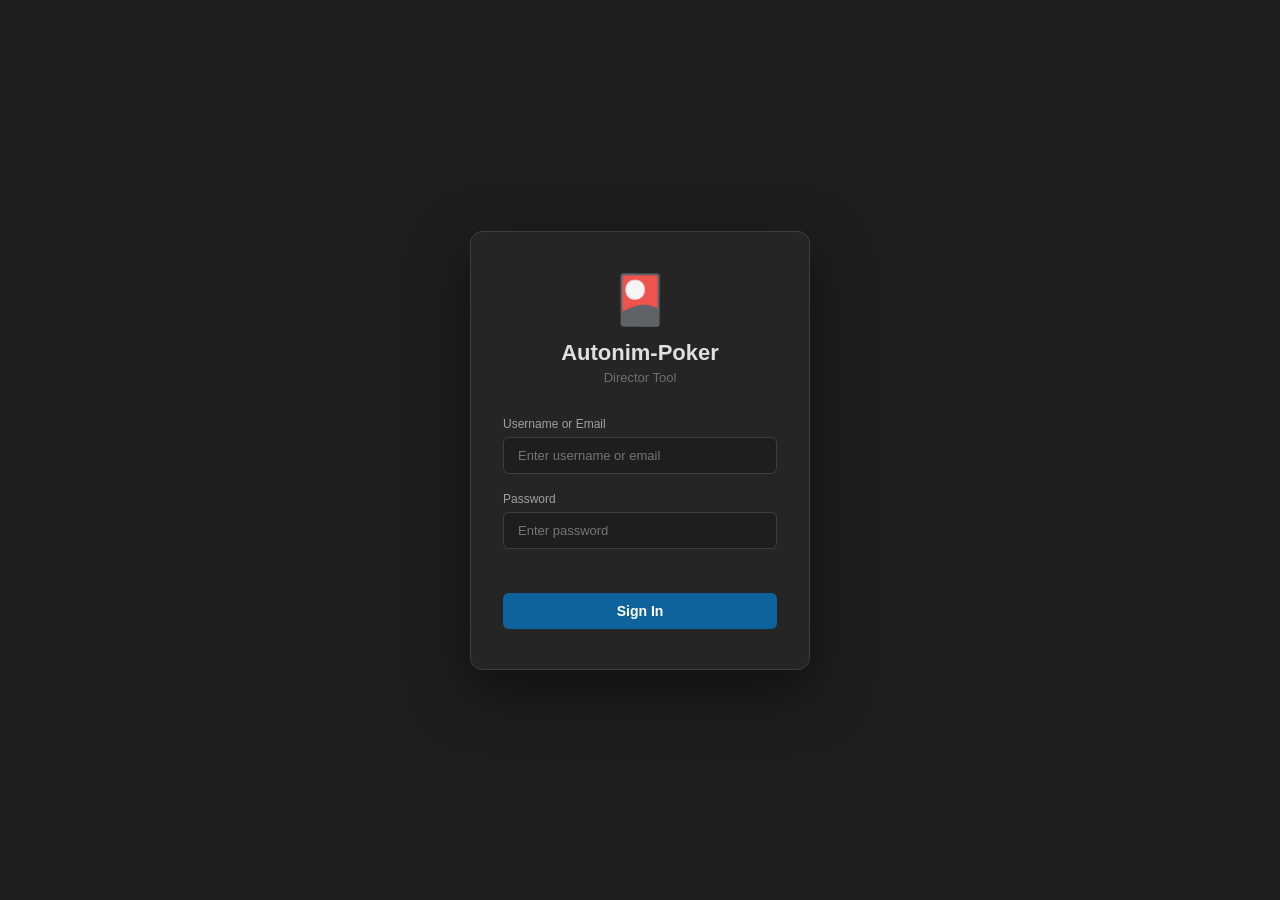
==== client/index.html @ 46bc6950 "release: v2.0.6.6 — fix Pusoy cards reversed in AE - Fix Pusoy Z Rotation expression: negate slider " ====
<!DOCTYPE html>
<html lang="en">

<head>
    <meta charset="UTF-8">
    <meta name="viewport" content="width=device-width, initial-scale=1.0">
    <title>Autonim-Poker - Director Tool</title>
    <link rel="stylesheet" href="css/style.css">
    <link rel="stylesheet" href="css/timeline.css">
</head>

<body>
    <!-- Login Overlay (shown when not authenticated) -->
    <div id="loginOverlay" class="login-overlay">
        <div class="login-container">
            <div class="login-logo">
                <span class="login-icon">🎴</span>
                <h1>Autonim-Poker</h1>
                <p class="login-subtitle">Director Tool</p>
            </div>
            <form id="loginForm" class="login-form">
                <div class="form-group">
                    <label for="loginUsername">Username or Email</label>
                    <input type="text" id="loginUsername" placeholder="Enter username or email" required
                        autocomplete="username">
                </div>
                <div class="form-group">
                    <label for="loginPassword">Password</label>
                    <input type="password" id="loginPassword" placeholder="Enter password" required
                        autocomplete="current-password">
                </div>
                <div id="loginError" class="login-error"></div>
                <button type="submit" class="btn btn-primary btn-login">Sign In</button>
            </form>
        </div>
    </div>

    <div class="app-wrapper hidden">
        <div class="app-container">
            <!-- Left Panel: Card Tray -->
            <aside id="cardTrayPanel" class="card-tray-panel">
                <div class="tray-header">
                    <h3>🎴 Card Tray</h3>
                    <span class="card-count-badge" id="trayCardCount">52</span>
                </div>

                <!-- Assets Folder (for AE export) -->
                <div class="tray-section assets-section">
                    <label>📁 Assets:</label>
                    <div class="assets-row">
                        <button id="selectAssetsFolderBtn" class="btn btn-xs btn-secondary"
                            title="Select Assets Folder">📂</button>
                        <span id="assetsPathDisplay" class="assets-path-text">default deck</span>
                    </div>
                </div>

                <!-- Deck Selection -->
                <div class="tray-section">
                    <label>Deck:</label>
                    <div class="deck-selector">
                        <select id="deckSelect">
                            <option value="default">Default</option>
                        </select>
                        <button id="loadDeckBtn" class="btn btn-sm btn-primary">Load</button>
                    </div>
                </div>

                <!-- Search Filter -->
                <div class="tray-section">
                    <input type="text" id="cardSearch" class="card-search"
                        placeholder="🔍 Search cards... (e.g. ace, hearts)">
                </div>

                <!-- Quick Filters -->
                <div class="tray-section suit-filters">
                    <button class="suit-btn" data-suit="all" title="All">🎴</button>
                    <button class="suit-btn" data-suit="spades" title="Spades">♠</button>
                    <button class="suit-btn" data-suit="hearts" title="Hearts">♥</button>
                    <button class="suit-btn" data-suit="diamonds" title="Diamonds">♦</button>
                    <button class="suit-btn" data-suit="clubs" title="Clubs">♣</button>
                </div>

                <!-- Card List -->
                <div id="cardTrayList" class="card-tray-list">
                    <!-- Cards will be rendered here -->
                    <div class="tray-loading">
                        <p>Load a deck to see cards</p>
                    </div>
                </div>
            </aside>

            <!-- Left Panel: Board Tools (visible in board-setting phase, replaces card tray) -->
            <aside id="boardToolsPanel" class="board-tools-panel">
                <div class="tray-header">
                    <h3>🛠️ Board Tools</h3>
                </div>

                <!-- Preset Selection -->
                <div class="board-tools-section">
                    <label for="presetSelect">Preset:</label>
                    <div class="preset-selector">
                        <select id="presetSelect">
                            <option value="poker">Poker (4 Players)</option>
                            <option value="pusoy">Pusoy (3-5-5)</option>
                            <option value="card-sorting">Card Sorting (4x3)</option>
                            <option value="custom">Custom</option>
                        </select>
                        <button id="loadPresetBtn" class="btn btn-sm btn-primary">Load</button>
                        <button id="deletePresetBtn" class="btn btn-sm btn-danger hidden"
                            title="Delete saved layout">🗑️</button>
                    </div>
                </div>

                <!-- Grid Controls (card-sorting/custom) -->
                <div class="board-tools-section grid-controls hidden" id="gridControls">
                    <label>Grid Size:</label>
                    <div class="grid-inputs">
                        <input type="number" id="gridCols" value="4" min="1" max="8">
                        <span>×</span>
                        <input type="number" id="gridRows" value="3" min="1" max="6">
                    </div>
                    <button id="applyGridBtn" class="btn btn-sm btn-secondary">Apply</button>
                </div>

                <!-- Pusoy Controls -->
                <div class="board-tools-section pusoy-controls hidden" id="pusoyControls">
                    <label>Pusoy Settings:</label>
                    <div class="slider-control">
                        <span class="slider-label">Card Spacing:</span>
                        <input type="range" id="pusoySpacing" min="80" max="250" value="150">
                        <span class="slider-value" id="pusoySpacingValue">150</span>
                    </div>
                    <div class="slider-control">
                        <span class="slider-label">Curvature:</span>
                        <input type="range" id="pusoyCurvature" min="20" max="80" value="50">
                        <span class="slider-value" id="pusoyCurvatureValue">50°</span>
                    </div>
                    <div class="slider-control">
                        <span class="slider-label">Layer Gap:</span>
                        <input type="range" id="pusoyLayerGap" min="15" max="60" value="30">
                        <span class="slider-value" id="pusoyLayerGapValue">30</span>
                    </div>
                </div>

                <!-- Add Pusoy Pack (visible for pusoy + custom presets) -->
                <div class="board-tools-section hidden" id="addPusoyPackSection">
                    <button id="addPusoyPackBtn" class="btn btn-sm btn-success btn-block">
                        ➕ Add Pusoy Pack
                    </button>
                </div>

                <!-- Card Sorting Spacing Controls -->
                <div class="board-tools-section card-sorting-controls hidden" id="cardSortingControls">
                    <label>📐 Grid Spacing:</label>
                    <div class="slider-control">
                        <span class="slider-label">H Spacing:</span>
                        <input type="range" id="gridHSpacing" min="30" max="200" value="100">
                        <span class="slider-value" id="gridHSpacingValue">100</span>
                    </div>
                    <div class="slider-control">
                        <span class="slider-label">V Spacing:</span>
                        <input type="range" id="gridVSpacing" min="30" max="200" value="120">
                        <span class="slider-value" id="gridVSpacingValue">120</span>
                    </div>
                    <button id="gridResetDefaultBtn" class="btn btn-sm btn-secondary"
                        title="Reset to default even grid">
                        🔄 Reset Default
                    </button>
                </div>

                <!-- Board Actions -->
                <div class="board-tools-section">
                    <label>Actions:</label>
                    <div class="board-actions">
                        <button id="addCardPlaceBtn" class="btn btn-sm btn-success">➕ Add Place</button>
                        <button id="addCommunityZoneBtn" class="btn btn-sm btn-info"
                            title="Add a multi-card community zone">📦 Add Zone</button>
                        <button id="addDealingSlotBtn" class="btn btn-sm btn-warning"
                            title="Add dealing card origin (max 1)">🃏 Add Deal</button>
                        <button id="clearBoardBtn" class="btn btn-sm btn-danger">🗑️ Clear</button>
                    </div>
                </div>

                <!-- Arrange & Stack Toolbar -->
                <div class="board-tools-section align-toolbar" id="alignToolbar">
                    <label>Arrange:</label>
                    <div class="align-buttons">
                        <button id="arrangeRowBtn" class="btn btn-xs"
                            title="Arrange selected slots in a horizontal row with even spacing">↔ Row</button>
                        <button id="arrangeColBtn" class="btn btn-xs"
                            title="Arrange selected slots in a vertical column with even spacing">↕ Column</button>
                        <button id="stackSlotsBtn" class="btn btn-xs" title="Stack slots with overlap">🃏 Stack</button>
                    </div>
                    <div class="slider-control">
                        <span class="slider-label">Spacing:</span>
                        <input type="range" id="arrangeSpacing" min="20" max="300" value="80">
                        <span class="slider-value" id="arrangeSpacingValue">80</span>
                    </div>
                </div>

                <!-- Cloner Tool -->
                <div class="board-tools-section">
                    <button id="clonerBtn" class="btn btn-sm btn-accent btn-block" disabled title="Select a slot first">🔲 Cloner</button>
                </div>

                <!-- Cloner Settings Panel (hidden by default) -->
                <div class="board-tools-section cloner-panel hidden" id="clonerPanel">
                    <label>Cloner Settings:</label>
                    <div class="slider-control">
                        <span class="slider-label">Mode:</span>
                        <select id="clonerMode" class="cloner-mode-select">
                            <option value="linear-h">Linear H</option>
                            <option value="linear-v">Linear V</option>
                            <option value="arc">Arc</option>
                        </select>
                    </div>
                    <div class="slider-control">
                        <span class="slider-label">Count:</span>
                        <input type="range" id="clonerCount" min="2" max="20" value="5">
                        <span class="slider-value" id="clonerCountValue">5</span>
                    </div>
                    <div class="slider-control">
                        <span class="slider-label">Spacing:</span>
                        <input type="range" id="clonerSpacing" min="30" max="300" value="80">
                        <span class="slider-value" id="clonerSpacingValue">80</span>
                    </div>
                    <div class="slider-control">
                        <span class="slider-label">Rotation:</span>
                        <input type="range" id="clonerRotation" min="-180" max="180" value="0">
                        <span class="slider-value" id="clonerRotationValue">0°</span>
                    </div>
                    <div id="clonerArcControls" class="hidden">
                        <div class="slider-control">
                            <span class="slider-label">Radius:</span>
                            <input type="range" id="clonerArcRadius" min="100" max="500" value="200">
                            <span class="slider-value" id="clonerArcRadiusValue">200</span>
                        </div>
                        <div class="slider-control">
                            <span class="slider-label">Spread:</span>
                            <input type="range" id="clonerArcSpread" min="30" max="360" value="90">
                            <span class="slider-value" id="clonerArcSpreadValue">90°</span>
                        </div>
                    </div>
                    <div class="cloner-actions">
                        <button id="clonerApplyBtn" class="btn btn-sm btn-success">✓ Apply</button>
                        <button id="clonerCancelBtn" class="btn btn-sm btn-danger">✕ Cancel</button>
                    </div>
                </div>

                <!-- Save Preset -->
                <div class="board-tools-section">
                    <label for="presetName">Save As:</label>
                    <div class="save-preset-group">
                        <input type="text" id="presetName" placeholder="My Layout">
                        <button id="savePresetBtn" class="btn btn-sm btn-secondary">💾 Save</button>
                    </div>
                </div>

                <!-- Background Type -->
                <div class="board-tools-section">
                    <label>Background:</label>
                    <div class="bg-selector">
                        <select id="bgTypeSelect">
                            <option value="poker">Poker Table</option>
                            <option value="solid">Solid Color</option>
                            <option value="image">Custom Image</option>
                        </select>
                    </div>
                    <!-- Image Background Controls (shown when 'image' selected) -->
                    <div class="bg-image-controls hidden" id="bgImageControls">
                        <div class="bg-image-actions">
                            <button id="bgImageBrowseBtn" class="btn btn-sm btn-secondary">📷 Browse</button>
                            <button id="bgImageRemoveBtn" class="btn btn-sm btn-danger hidden">🗑️ Remove</button>
                            <input type="file" id="bgImageFileInput" accept="image/*" style="display:none">
                        </div>
                        <div id="bgImagePreview" class="bg-image-preview hidden">
                            <img id="bgImageThumb" alt="Background preview">
                        </div>
                    </div>
                </div>
            </aside>

            <!-- Center: Main Content -->
            <main class="main-content">
                <!-- Header -->
                <header class="header">
                    <div class="header-left">
                        <h1 class="logo">🎴 Autonim-Poker</h1>
                        <span class="version" id="pluginVersion">v2.0.6.6</span>
                    </div>
                    <div class="header-center">
                        <div class="phase-indicator">
                            <button id="boardSettingBtn" class="phase-btn">⚙️ Board</button>
                            <button id="setupPhaseBtn" class="phase-btn active">📐 Setup</button>
                            <button id="recordPhaseBtn" class="phase-btn">🎬 Record</button>
                        </div>
                    </div>
                    <div class="header-right">
                        <!-- AI Button -->
                        <button id="aiPhaseBtn" class="btn-ai" disabled title="Load a deck first">🤖</button>
                        <!-- Help Button -->
                        <button id="btn-help" class="btn-help" title="Tutorial Videos">❓</button>
                        <!-- Update Button -->
                        <button id="btn-check-update" class="btn-update" title="Check for Updates">
                            🔄
                        </button>
                        <span id="update-status" class="update-status"></span>
                        <!-- User Info -->
                        <span class="user-badge" id="userBadge">
                            <span class="user-icon">👤</span>
                            <span id="currentUserDisplay">—</span>
                        </span>
                        <button id="logoutBtn" class="btn btn-xs btn-secondary" title="Sign Out">🚪</button>
                    </div>
                </header>

                <!-- Controls Bar -->
                <div class="controls-bar">
                    <div class="controls-left">
                        <button id="resetTableBtn" class="btn btn-danger" title="Return all cards to tray">
                            ↩️ Reset Table
                        </button>
                    </div>
                    <div class="controls-center">
                        <div class="info-panel">
                            <span id="tableCardCount">Table: 0</span>
                            <span class="separator">|</span>
                            <span id="stepCount">Steps: 0</span>
                        </div>
                        <!-- Per-zone flip toggles (for Poker layout) -->
                        <div class="zone-flip-controls" id="pokerFlipControls">
                            <label class="flip-toggle" title="Flip cards face-up for Player 1">
                                <input type="checkbox" id="flipTop" data-zone="top"> Top
                            </label>
                            <label class="flip-toggle" title="Flip cards face-up for Player 3 (Main)">
                                <input type="checkbox" id="flipBottom" data-zone="bottom" checked> Bottom
                            </label>
                            <label class="flip-toggle" title="Flip cards face-up for Player 4">
                                <input type="checkbox" id="flipLeft" data-zone="left"> Left
                            </label>
                            <label class="flip-toggle" title="Flip cards face-up for Player 2">
                                <input type="checkbox" id="flipRight" data-zone="right"> Right
                            </label>
                            <label class="flip-toggle" title="Flip cards face-up for Community">
                                <input type="checkbox" id="flipCommunity" data-zone="community" checked> Comm
                            </label>
                            <span class="controls-separator">|</span>
                            <label class="flip-toggle" title="Random rotation for community cards">
                                <input type="checkbox" id="communityRandomRotation" checked> 🎲 Random
                            </label>
                        </div>
                        <!-- Grid flip controls (for Grid layout) -->
                        <div class="grid-flip-controls hidden" id="gridFlipControls">
                            <button id="flipAllFaceUp" class="btn btn-xs" title="All cards face up">
                                🔼 Face Up
                            </button>
                            <button id="flipAllFaceDown" class="btn btn-xs" title="All cards face down">
                                🔽 Face Down
                            </button>
                            <label class="flip-toggle" title="Default flip state for new cards">
                                <input type="checkbox" id="gridDefaultFaceUp"> Default: Up
                            </label>
                        </div>
                    </div>
                    <div class="controls-right">
                        <!-- Card Overlap Adjustment -->
                        <div class="overlap-control">
                            <label>Overlap:</label>
                            <input type="range" id="overlapSlider" min="15" max="50" value="25">
                            <span id="overlapValue">25px</span>
                        </div>
                    </div>
                </div>

                <!-- Game Container with Player Zones -->
                <div class="game-container-wrapper">
                    <div id="gameContainer" class="game-container">
                        <!-- Recording Indicator (visible in Record mode) -->
                        <div class="recording-indicator hidden" id="recordingIndicator">
                            <span class="rec-dot"></span>
                            <span class="rec-text">REC</span>
                        </div>

                        <!-- Player Zone: Top -->
                        <div id="zoneTop" class="player-zone zone-top" data-zone="top" data-rotation="0">
                            <div class="zone-label">Player 1 (Top)</div>
                            <div class="zone-cards"></div>
                        </div>

                        <!-- Player Zone: Left -->
                        <div id="zoneLeft" class="player-zone zone-left" data-zone="left" data-rotation="90">
                            <div class="zone-label">Player 4 (Left)</div>
                            <div class="zone-cards"></div>
                        </div>

                        <!-- Poker Table (Center) -->
                        <div id="pokerTable" class="poker-table">
                            <div class="table-felt"></div>
                            <div class="table-border-ring"></div>

                            <!-- Community Cards Area (center of table) -->
                            <div id="communityZone" class="community-zone" data-zone="community" data-rotation="0">
                                <div class="zone-label">Community Cards</div>
                                <div class="zone-cards"></div>
                            </div>

                            <!-- Free Card Area (for dragging) -->
                            <div id="cardArea" class="card-area">
                                <!-- Dynamic cards inserted here -->
                            </div>

                            <!-- Instructions Overlay -->
                            <div class="table-instructions" id="tableInstructions">
                                <div class="instruction-content">
                                    <p>🎴 <strong>Drag cards</strong> from the Card Tray</p>
                                    <p>📍 Drop on <strong>Player Zones</strong> or table</p>
                                    <p>🔄 Click card to <strong>flip</strong> face up/down</p>
                                </div>
                            </div>
                        </div>

                        <!-- Player Zone: Right -->
                        <div id="zoneRight" class="player-zone zone-right" data-zone="right" data-rotation="-90">
                            <div class="zone-label">Player 2 (Right)</div>
                            <div class="zone-cards"></div>
                        </div>

                        <!-- Player Zone: Bottom -->
                        <div id="zoneBottom" class="player-zone zone-bottom" data-zone="bottom" data-rotation="0">
                            <div class="zone-label">Player 3 (Bottom)</div>
                            <div class="zone-cards"></div>
                        </div>

                        <!-- Auto-Step Popup -->
                        <div id="autoStepPopup" class="auto-step-popup hidden">
                            <div class="popup-content">
                                <span class="popup-icon">📝</span>
                                <span class="popup-text">New Step?</span>
                                <div class="popup-actions">
                                    <button id="autoStepYes" class="btn btn-sm btn-success">✓ Yes</button>
                                    <button id="autoStepNo" class="btn btn-sm btn-danger">✗ No</button>
                                </div>
                            </div>
                        </div>

                        <!-- Inline Card Context Menu -->
                        <div id="cardContextMenu" class="card-context-menu hidden">
                            <button id="ctxFlipBtn" class="ctx-btn" title="Flip Animation (with movement)">
                                🔄 Flip
                            </button>
                            <button id="ctxFlipAniBtn" class="ctx-btn" title="Flip as Step (record flip action)">
                                🎬 Flip.Ani
                            </button>
                            <button id="ctxSlamBtn" class="ctx-btn" title="Slam Effect">
                                💥 Slam
                            </button>
                            <button id="ctxSpinBtn" class="ctx-btn" title="Spin Effect (X rotation)">
                                🌀 Spin
                            </button>
                            <!-- Group Actions (visible when grouping mode is active) -->
                            <div id="ctxGroupDivider" class="ctx-divider hidden"></div>
                            <button id="ctxFlipAllBtn" class="ctx-btn ctx-group-btn hidden"
                                title="Flip All Grouped Cards">
                                🔄 Flip All
                            </button>
                            <button id="ctxSlamAllBtn" class="ctx-btn ctx-group-btn hidden"
                                title="Slam All Grouped Cards">
                                💥 Slam All
                            </button>
                            <button id="ctxSpinAllBtn" class="ctx-btn ctx-group-btn hidden"
                                title="Spin All Grouped Cards">
                                🌀 Spin All
                            </button>
                        </div>

                        <!-- Slot Fill Context Menu -->
                        <div id="slotContextMenu" class="slot-context-menu hidden">
                            <button id="slotFillAutoBtn" class="ctx-btn">🎲 Auto Fill</button>
                            <button id="slotFillManualBtn" class="ctx-btn">✏️ Manual Fill</button>
                        </div>

                        <!-- Manual Fill Input Overlay -->
                        <div id="manualFillOverlay" class="manual-fill-overlay hidden">
                            <div class="manual-fill-panel">
                                <div class="manual-fill-header">
                                    <span class="manual-fill-title">Fill Slots Manually</span>
                                    <span id="manualFillSlotCount" class="manual-fill-count"></span>
                                </div>
                                <input type="text" id="manualFillInput" class="manual-fill-input"
                                    placeholder="e.g. As Kh 10d Qc 2s" autocomplete="off" spellcheck="false">
                                <div id="manualFillError" class="manual-fill-error hidden"></div>
                                <div class="manual-fill-actions">
                                    <button id="manualFillConfirm" class="btn btn-sm btn-success">Fill</button>
                                    <button id="manualFillCancel" class="btn btn-sm btn-danger">Cancel</button>
                                </div>
                            </div>
                        </div>
                    </div>
                </div>

                <!-- Footer / Status -->
                <footer class="footer">
                    <div class="status-bar" id="statusMessage">
                        Ready - Load a deck and drag cards to the table
                    </div>
                </footer>
            </main>

            <!-- Right Panel: Director Controls -->
            <aside id="directorPanel" class="director-panel">
                <div class="director-header">
                    <h2>🎬 Director</h2>
                    <span class="mode-badge" id="modeBadge">SETUP</span>
                </div>

                <!-- Scrollable content area -->
                <div class="director-content">
                    <!-- Board Layout Info (visible in setup/record phase) -->
                    <div class="director-section board-layout-info" id="boardLayoutInfo">
                        <h3>📐 Board Layout</h3>
                        <div class="layout-info-display">
                            <span class="layout-name" id="currentLayoutName">Poker (4 Players)</span>
                        </div>
                        <!-- Only visible in Setup mode, hidden in Record mode -->
                        <button id="editLayoutBtn" class="btn btn-sm btn-secondary btn-block edit-layout-btn">
                            ⚙️ Edit Layout
                        </button>
                    </div>

                    <!-- Board Setting Section (visible in board-setting phase) -->
                    <div class="director-section board-setting-controls" id="boardSettingSection">
                        <h3>📋 Card Places</h3>

                        <!-- Card Places List -->
                        <div class="card-places-list" id="cardPlacesList">
                            <div class="list-header">Card Places (0)</div>
                            <!-- Card places will be rendered here -->
                        </div>

                        <!-- Slot Group Panel (replaces card places list when groups exist) -->
                        <div class="slot-group-panel hidden" id="slotGroupPanel">
                            <div class="group-panel-header">
                                <span>🗂️ Layer Groups</span>
                                <button id="createGroupBtn" class="btn btn-sm btn-accent" disabled
                                    title="Select 2+ slots to create group">+ Group</button>
                            </div>
                            <div class="group-list" id="groupList"></div>
                        </div>

                        <!-- Community Zone Settings (shown when CZ marker selected) -->
                        <div class="cz-settings-panel hidden" id="czSettingsPanel">
                            <h4>📦 Zone Settings</h4>
                            <div class="cz-setting-name" id="czSettingName">CZ 1</div>

                            <div class="cz-setting-group">
                                <label>Mode:</label>
                                <div class="cz-mode-selector">
                                    <button class="cz-mode-option active" data-mode="row">📏 Row</button>
                                    <button class="cz-mode-option" data-mode="pile">🎲 Pile</button>
                                    <button class="cz-mode-option" data-mode="stack">📚 Stack</button>
                                </div>
                            </div>

                            <div class="cz-setting-group">
                                <label>Width: <span id="czWidthValue">300</span></label>
                                <input type="range" id="czWidthSlider" min="100" max="800" value="300">
                            </div>

                            <div class="cz-setting-group">
                                <label>Height: <span id="czHeightValue">120</span></label>
                                <input type="range" id="czHeightSlider" min="60" max="500" value="120">
                            </div>
                        </div>
                    </div>

                    <!-- Step Info (compact single line) -->
                    <div class="director-section step-info-section" id="stepControlsSection">
                        <div class="step-info-compact">
                            <span class="step-info-label">Step Info:</span>
                            <span class="step-info-values">
                                Current: <strong id="currentStepNum">00</strong> | Total: <strong
                                    id="totalSteps">0</strong>
                            </span>
                        </div>
                    </div>

                    <!-- Grouping Mode Controls (Record phase only) -->
                    <div class="director-section grouping-section hidden" id="groupingSection">
                        <h3>🎯 Grouping Mode</h3>
                        <div class="grouping-controls">
                            <label class="toggle-switch-label">
                                <input type="checkbox" id="groupingModeToggle">
                                <span class="toggle-text">Enable Grouping</span>
                                <span class="group-count" id="groupCount"></span>
                            </label>
                            <div class="auto-record-row">
                                <label class="toggle-switch-label">
                                    <input type="checkbox" id="autoRecordToggle">
                                    <span class="toggle-text">Auto Record</span>
                                </label>
                                <div class="countdown-slider" id="countdownSlider">
                                    <input type="range" id="autoRecordDelay" min="1" max="10" value="3">
                                    <span id="autoRecordDelayValue">3s</span>
                                </div>
                            </div>
                            <div class="countdown-display hidden" id="countdownDisplay">
                                <div class="countdown-progress">
                                    <span class="countdown-text">Saving in: <strong
                                            id="countdownTimer">3</strong>s</span>
                                    <div class="countdown-bar">
                                        <div class="countdown-bar-fill" id="countdownBarFill"></div>
                                    </div>
                                </div>
                                <button class="btn btn-xs btn-danger" id="cancelCountdownBtn">✕ Cancel</button>
                            </div>
                        </div>
                    </div>

                    <!-- Group Order Strip (visible in Record when groups exist) -->
                    <div class="director-section group-order-section hidden" id="groupOrderSection">
                        <h3>🗂️ Group Order</h3>
                        <div class="group-order-strip" id="groupOrderStrip">
                            <!-- Group chips rendered by JS -->
                        </div>
                        <div class="group-order-hint">Drag chips to reorder layers for this step</div>
                    </div>

                    <!-- Selected Card Properties (hidden in Board Phase) -->
                    <div class="director-section card-properties-section" id="cardPropertiesSection">
                        <div class="section-header-row">
                            <h3>Card Properties</h3>
                            <label class="mini-toggle" title="Show Flip/Slam popup on card">
                                <input type="checkbox" id="showContextMenuToggle" checked>
                                <span>Popup</span>
                            </label>
                        </div>
                        <div id="noCardSelected" class="no-selection">
                            Click a card to select
                        </div>
                        <div id="cardProperties" class="card-properties hidden">
                            <div class="selected-card-info">
                                <div id="selectedCardThumb" class="card-thumb"></div>
                                <span>Selected: <strong id="selectedCardName">-</strong></span>
                            </div>
                            <div class="card-state-info">
                                <span>Face: <strong id="cardFaceState">Down</strong></span>
                            </div>
                            <div class="checkbox-group">
                                <label class="checkbox-label">
                                    <input type="checkbox" id="flipCardCheck">
                                    <span>🔄 Flip (animation)</span>
                                </label>
                            </div>
                            <div class="checkbox-group">
                                <label class="checkbox-label">
                                    <input type="checkbox" id="slamEffectCheck">
                                    <span>💥 Slam Effect</span>
                                </label>
                            </div>
                            <div class="checkbox-group">
                                <label class="checkbox-label">
                                    <input type="checkbox" id="spinEffectCheck">
                                    <span>🌀 Spin Effect</span>
                                </label>
                            </div>
                            <div class="position-info">
                                <span>X: <strong id="cardPosX">0</strong></span>
                                <span>Y: <strong id="cardPosY">0</strong></span>
                                <span>Rot: <strong id="cardRot">0°</strong></span>
                            </div>
                        </div>
                    </div>

                    <!-- AI Layout Generator Section -->
                    <div class="director-section ai-section hidden" id="aiSection">
                        <h3>🤖 AI Layout Generator</h3>
                        <div class="ai-mode-toggle">
                            <label class="ai-mode-label">
                                <input type="radio" name="aiMode" value="setup" checked>
                                <span>📐 Setup Only</span>
                            </label>
                            <label class="ai-mode-label">
                                <input type="radio" name="aiMode" value="scenario">
                                <span>🎬 Full Scenario</span>
                            </label>
                        </div>
                        <div class="ai-brief-group">
                            <label for="aiBriefInput">Describe your layout:</label>
                            <textarea id="aiBriefInput" class="ai-brief-input" rows="3"
                                placeholder="E.g. Texas Hold'em, 4 players, deal 2 cards each face down, 5 community cards face up"></textarea>
                        </div>
                        <div class="ai-preset-group">
                            <label for="aiPresetSelect">Target Layout:</label>
                            <select id="aiPresetSelect" class="ai-preset-select">
                                <option value="current">Current Layout</option>
                                <option value="poker">Poker (4 Players)</option>
                                <option value="pusoy">Pusoy</option>
                                <option value="card-sorting">Card Sorting</option>
                            </select>
                        </div>
                        <button id="aiGenerateBtn" class="btn btn-primary btn-block ai-generate-btn">🚀 Generate
                            Layout</button>
                        <div id="aiStatus" class="ai-status hidden"></div>
                        <div id="aiError" class="ai-error hidden"></div>
                        <div class="ai-examples">
                            <span class="ai-examples-label">Examples:</span>
                            <button class="ai-example-btn"
                                data-brief="Texas Hold'em, 4 players, 2 cards each face down, 5 community cards face up">Hold'em</button>
                            <button class="ai-example-btn"
                                data-brief="Poker showdown: Player 3 has Royal Flush (ace_spades, king_spades, queen_spades, jack_spades, 10_spades), other players have random cards face down">Showdown</button>
                            <button class="ai-example-btn"
                                data-brief="Deal 13 cards to each of 4 players, all face down">Full Deal</button>
                        </div>
                    </div>
                </div><!-- End director-content -->

                <!-- AE Settings & Export (sticky footer) -->
                <div class="director-footer">
                    <div class="director-section ae-settings">
                        <h3>🎬 AE Settings</h3>
                        <div class="setting-row" id="dealingCardRow">
                            <label class="checkbox-label">
                                <input type="checkbox" id="dealingCardToggle">
                                <span>🃏 Dealing Card</span>
                            </label>
                        </div>
                        <div class="setting-row hidden" id="dealSpeedRow">
                            <label>Deal Speed:</label>
                            <input type="range" id="dealSpeedSlider" min="1" max="5" step="1" value="3">
                            <span id="dealSpeedValue">3f/card</span>
                            <span class="deal-time-estimate" id="dealTimeEstimate"></span>
                        </div>
                        <div class="setting-row">
                            <label>Step Blending:</label>
                            <input type="range" id="stepBlendingSlider" min="0" max="50" step="10" value="0">
                            <span id="stepBlendingValue">0%</span>
                        </div>
                    </div>

                    <div class="director-section export-section">
                        <div class="export-row">
                            <button id="saveProjectBtn" class="btn btn-secondary btn-sm" title="Save Project">
                                💾 Save
                            </button>
                            <button id="loadProjectBtn" class="btn btn-secondary btn-sm" title="Load Project">
                                📂 Load
                            </button>
                            <input type="file" id="loadProjectInput" accept=".json" style="display: none;">
                        </div>
                        <button id="exportToAEBtn" class="btn btn-primary btn-large">
                            🚀 Send to AE
                        </button>
                    </div>
                </div>
            </aside>
        </div>

        <!-- Timeline Bar (full width at bottom) -->
        <div class="timeline-bar" id="timelineBar">
            <div class="timeline-header">
                <h3>🎬 Timeline</h3>
                <div class="timeline-controls">
                    <!-- Add Step button -->
                    <button id="addStepBtn" class="btn btn-sm btn-success" title="Add new step">
                        ➕ Add Step
                    </button>
                    <div class="speed-control">
                        <label>Speed:</label>
                        <input type="range" id="stepSpeedSlider" min="0.5" max="4" step="0.5" value="1">
                        <span id="stepSpeedValue">1x</span>
                    </div>
                    <!-- Old replay controls hidden -->
                    <button id="replayBtn" class="btn btn-sm btn-secondary hidden" disabled>
                        ▶️ Replay
                    </button>
                    <div class="replay-controls hidden" id="replayControls">
                        <span id="replayProgress">Step 0/0</span>
                        <button id="stopReplayBtn" class="btn btn-sm btn-danger">⏹️</button>
                    </div>
                </div>
            </div>
            <div id="timelinePreview" class="timeline-preview">
                <!-- Steps will be rendered here -->
            </div>
        </div>
    </div>

    <!-- Warning Modal -->
    <div id="warningModal" class="modal hidden">
        <div class="modal-overlay"></div>
        <div class="modal-content">
            <h3>⚠️ Warning</h3>
            <p id="warningMessage">Editing this step will delete all subsequent steps. Continue?</p>
            <div class="modal-actions">
                <button id="cancelWarningBtn" class="btn btn-secondary">Cancel</button>
                <button id="confirmWarningBtn" class="btn btn-danger">Confirm</button>
            </div>
        </div>
    </div>

    <!-- Help / Tutorial Modal -->
    <div id="helpModal" class="help-modal hidden">
        <div class="help-modal-overlay"></div>
        <div class="help-modal-content">
            <div class="help-modal-header">
                <h2>📖 Tutorial Videos</h2>
                <button id="closeHelpBtn" class="help-modal-close" title="Close">✕</button>
            </div>
            <div class="help-video-grid">
                <!-- Video 1: Overview -->
                <div class="help-video-card" data-url="https://youtu.be/070uwwLAZsI">
                    <div class="help-video-title">1 — Overview &amp; Board Setting Phase</div>
                    <div class="help-video-wrapper">
                        <div class="help-video-thumbnail">
                            <img src="https://img.youtube.com/vi/070uwwLAZsI/hqdefault.jpg" alt="Overview">
                            <div class="play-btn">▶</div>
                        </div>
                    </div>
                </div>
                <!-- Video 2: Setup Phase -->
                <div class="help-video-card" data-url="https://youtu.be/qP6TD4HO81Y">
                    <div class="help-video-title">2 — Setup Phase</div>
                    <div class="help-video-wrapper">
                        <div class="help-video-thumbnail">
                            <img src="https://img.youtube.com/vi/qP6TD4HO81Y/hqdefault.jpg" alt="Setup Phase">
                            <div class="play-btn">▶</div>
                        </div>
                    </div>
                </div>
                <!-- Video 3: Record Phase -->
                <div class="help-video-card" data-url="https://youtu.be/8Zd9rhoWwlk">
                    <div class="help-video-title">3 — Record Phase</div>
                    <div class="help-video-wrapper">
                        <div class="help-video-thumbnail">
                            <img src="https://img.youtube.com/vi/8Zd9rhoWwlk/hqdefault.jpg" alt="Record Phase">
                            <div class="play-btn">▶</div>
                        </div>
                    </div>
                </div>
                <!-- Video 4: AI (Coming Soon) -->
                <div class="help-video-card coming-soon">
                    <div class="help-video-title">
                        4 — AI
                        <span class="coming-soon-badge">Coming Soon</span>
                    </div>
                    <div class="help-video-wrapper">
                        <div class="help-video-placeholder ai-placeholder">
                            <span class="placeholder-icon">🤖</span>
                            <span>AI features coming soon</span>
                        </div>
                    </div>
                </div>
            </div>

        </div>
    </div>



    <!-- Debug Overlay -->
    <div id="debugOverlay" class="debug-overlay hidden">
        <div class="debug-header">
            <h4>🔍 Debug Log</h4>
            <div class="debug-actions">
                <button id="copyDebugBtn" class="btn btn-sm btn-primary">📋 Copy</button>
                <button id="clearDebugBtn" class="btn btn-sm btn-secondary">🗑️ Clear</button>
                <button id="closeDebugBtn" class="btn btn-sm btn-danger">✕</button>
            </div>
        </div>
        <pre id="debugContent"></pre>
    </div>
    <button id="toggleDebugBtn" class="debug-toggle-btn">🐛</button>

    <!-- Hidden inputs -->
    <input type="file" id="folderInput" webkitdirectory directory multiple style="display: none;">


    <!-- Load CSInterface library -->
    <script src="../lib/CSInterface.js"></script>

    <!-- Load Timeline Modules (in dependency order) -->
    <script src="js/utils/event_emitter.js"></script>
    <script src="js/modules/timeline_manager.js"></script>
    <script src="js/modules/step_property_manager.js"></script>
    <script src="js/modules/snapshot_manager.js"></script>
    <script src="js/modules/playback_controller.js"></script>
    <script src="js/modules/timeline_ui.js"></script>
    <script src="js/modules/slot_group_manager.js"></script>
    <script src="js/modules/index.js"></script>

    <!-- Load Auth & OTA Modules (before main.js) -->
    <script src="js/modules/auth.js"></script>
    <script src="js/modules/card_name_resolver.js"></script>
    <script src="js/modules/script_loader.js"></script>
    <script src="js/modules/asset_manager.js"></script>
    <script src="js/modules/updater.js"></script>
    <!-- Load Board Tools Module -->
    <script src="js/modules/board_tools.js"></script>

    <!-- Load main application logic -->
    <script src="js/main.js"></script>
</body>

</html>
---- client/css/style.css ----
/**
 * Autonim-Poker - Director Tool Styles v2.0
 * Card Tray, Player Zones, Flip Animation
 */

/* Prevent text selection during drag */
* {
    user-select: none;
    -webkit-user-select: none;
}

/* ============================================
   CSS VARIABLES
   ============================================ */
:root {
    /* Colors - Adobe Dark Theme */
    --bg-primary: #1e1e1e;
    --bg-secondary: #252526;
    --bg-tertiary: #2d2d30;
    --bg-hover: #3e3e42;
    --bg-active: #094771;

    --text-primary: #e0e0e0;
    --text-secondary: #a0a0a0;
    --text-muted: #6e6e6e;

    --border-color: #3e3e42;
    --border-light: #4e4e52;

    --accent-blue: #0e639c;
    --accent-green: #4ec9b0;
    --accent-orange: #ce9178;
    --accent-red: #f14c4c;
    --accent-yellow: #dcdcaa;

    /* Suit Colors */
    --suit-spades: #2c3e50;
    --suit-hearts: #e74c3c;
    --suit-diamonds: #e74c3c;
    --suit-clubs: #2c3e50;

    /* Layout */
    --tray-width: 260px;
    --director-width: 280px;
    --header-height: 50px;
    --controls-height: 45px;
    --footer-height: 35px;

    /* Card Dimensions */
    --card-width: 60px;
    --card-height: 84px;
    --card-radius: 6px;

    /* Animation */
    --transition-fast: 0.15s ease;
    --transition-normal: 0.25s ease;
    --flip-duration: 0.4s;
}

/* ============================================
   RESET & BASE
   ============================================ */
* {
    margin: 0;
    padding: 0;
    box-sizing: border-box;
}

body {
    font-family: -apple-system, BlinkMacSystemFont, 'Segoe UI', Roboto, Oxygen, Ubuntu, sans-serif;
    font-size: 13px;
    background: var(--bg-primary);
    color: var(--text-primary);
    overflow: hidden;
    height: 100vh;
}

/* ============================================
   APP LAYOUT - Wrapper with Timeline at bottom
   ============================================ */
.app-wrapper {
    display: flex;
    flex-direction: column;
    height: 100vh;
    overflow: hidden;
}

.app-container {
    display: grid;
    grid-template-columns: var(--tray-width) 1fr var(--director-width);
    flex: 1;
    min-height: 0;
    overflow: hidden;
}

/* ============================================
   CARD TRAY PANEL (Left)
   ============================================ */
.card-tray-panel {
    background: var(--bg-secondary);
    border-right: 1px solid var(--border-color);
    display: flex;
    flex-direction: column;
    overflow: hidden;
}

.tray-header {
    display: flex;
    justify-content: space-between;
    align-items: center;
    padding: 12px 15px;
    background: var(--bg-tertiary);
    border-bottom: 1px solid var(--border-color);
}

.tray-header h3 {
    font-size: 14px;
    font-weight: 600;
}

.card-count-badge {
    background: var(--accent-blue);
    color: white;
    padding: 2px 8px;
    border-radius: 10px;
    font-size: 11px;
    font-weight: 600;
}

.tray-section {
    padding: 10px 12px;
    border-bottom: 1px solid var(--border-color);
}

.tray-section label {
    font-size: 11px;
    color: var(--text-secondary);
    margin-bottom: 5px;
    display: block;
}

/* Assets row - compact inline layout */
.assets-row {
    display: flex;
    align-items: center;
    gap: 8px;
}

.assets-row .btn-xs {
    flex-shrink: 0;
    padding: 4px 8px;
}

.assets-path-text {
    font-size: 11px;
    color: var(--text-muted);
    white-space: nowrap;
    overflow: hidden;
    text-overflow: ellipsis;
    flex: 1;
}

.deck-selector {
    display: flex;
    gap: 8px;
}

.deck-selector select {
    flex: 1;
    padding: 6px 10px;
    background: var(--bg-primary);
    border: 1px solid var(--border-color);
    border-radius: 4px;
    color: var(--text-primary);
    font-size: 12px;
}

.card-search {
    width: 100%;
    padding: 8px 12px;
    background: var(--bg-primary);
    border: 1px solid var(--border-color);
    border-radius: 4px;
    color: var(--text-primary);
    font-size: 12px;
}

.card-search:focus {
    outline: none;
    border-color: var(--accent-blue);
}

/* Suit Filters */
.suit-filters {
    display: flex;
    gap: 5px;
    justify-content: center;
}

.suit-btn {
    width: 36px;
    height: 32px;
    background: var(--bg-primary);
    border: 1px solid var(--border-color);
    border-radius: 4px;
    font-size: 16px;
    cursor: pointer;
    transition: var(--transition-fast);
}

.suit-btn:hover {
    background: var(--bg-hover);
}

.suit-btn.active {
    background: var(--accent-blue);
    border-color: var(--accent-blue);
}

.suit-btn[data-suit="hearts"],
.suit-btn[data-suit="diamonds"] {
    color: var(--suit-hearts);
}

.suit-btn[data-suit="spades"],
.suit-btn[data-suit="clubs"] {
    color: var(--suit-spades);
}

/* Card Tray List */
.card-tray-list {
    flex: 1;
    overflow-y: auto;
    padding: 10px;
    display: flex;
    flex-wrap: wrap;
    gap: 8px;
    align-content: flex-start;
}

.tray-loading {
    width: 100%;
    text-align: center;
    padding: 30px 10px;
    color: var(--text-muted);
}

/* Card Tray disabled state (Board Setting phase) */
.card-tray-panel.tray-disabled .card-tray-list {
    opacity: 0.35;
    pointer-events: none;
}

.card-tray-panel.tray-disabled .suit-filters {
    opacity: 0.35;
    pointer-events: none;
}

.card-tray-panel.tray-disabled .card-search {
    opacity: 0.35;
    pointer-events: none;
}

/* Card Tray as drop target (return cards from table) */
.card-tray-panel.drag-target {
    border-right: 2px solid var(--accent-blue);
    background: var(--bg-secondary);
}

.card-tray-panel.drag-over {
    background: rgba(14, 99, 156, 0.12);
    border-right: 2px solid var(--accent-green);
    box-shadow: inset 0 0 20px rgba(78, 201, 176, 0.15);
}

.card-tray-panel.drag-over .tray-header {
    background: rgba(78, 201, 176, 0.15);
}

/* Tray Card Item */
.tray-card {
    width: calc(50% - 4px);
    background: var(--bg-tertiary);
    border: 1px solid var(--border-color);
    border-radius: 6px;
    padding: 8px;
    cursor: grab;
    transition: var(--transition-fast);
    display: flex;
    flex-direction: column;
    align-items: center;
}

.tray-card:hover {
    background: var(--bg-hover);
    border-color: var(--accent-blue);
}

.tray-card.dragging {
    opacity: 0.5;
    cursor: grabbing;
}

.tray-card img {
    width: 40px;
    height: 56px;
    object-fit: contain;
    border-radius: 3px;
}

.tray-card .card-name {
    font-size: 10px;
    color: var(--text-secondary);
    margin-top: 4px;
    text-align: center;
    white-space: nowrap;
    overflow: hidden;
    text-overflow: ellipsis;
    width: 100%;
}

/* ============================================
   MAIN CONTENT (Center)
   ============================================ */
.main-content {
    display: flex;
    flex-direction: column;
    overflow: hidden;
    background: var(--bg-primary);
}

/* Header */
.header {
    height: var(--header-height);
    background: var(--bg-secondary);
    border-bottom: 1px solid var(--border-color);
    display: flex;
    align-items: center;
    justify-content: space-between;
    padding: 0 20px;
}

.header-left {
    display: flex;
    align-items: center;
    gap: 10px;
}

.header-center {
    flex: 1;
    display: flex;
    justify-content: center;
}

.logo {
    font-size: 16px;
    font-weight: 700;
}

.version {
    font-size: 11px;
    color: var(--text-muted);
}

.phase-indicator {
    display: flex;
    gap: 5px;
}

.phase-btn {
    padding: 6px 16px;
    background: var(--bg-tertiary);
    border: 1px solid var(--border-color);
    border-radius: 4px;
    color: var(--text-secondary);
    cursor: pointer;
    font-size: 12px;
    transition: var(--transition-fast);
}

.phase-btn:hover {
    background: var(--bg-hover);
}

.phase-btn.active {
    background: var(--accent-blue);
    border-color: var(--accent-blue);
    color: white;
}

.recording-indicator {
    display: none;
    align-items: center;
    gap: 8px;
    padding: 6px 12px;
    background: rgba(255, 0, 0, 0.15);
    border: 1px solid rgba(255, 0, 0, 0.3);
    border-radius: 4px;
    font-size: 11px;
    color: #ff6b6b;
}

.recording-indicator.active {
    display: flex;
}

.rec-dot {
    width: 8px;
    height: 8px;
    background: #ff4444;
    border-radius: 50%;
    animation: pulse-rec 1s infinite;
}

@keyframes pulse-rec {

    0%,
    100% {
        opacity: 1;
    }

    50% {
        opacity: 0.3;
    }
}

/* Controls Bar */
.controls-bar {
    height: var(--controls-height);
    background: var(--bg-tertiary);
    border-bottom: 1px solid var(--border-color);
    display: flex;
    align-items: center;
    justify-content: space-between;
    padding: 0 15px;
}

.controls-left,
.controls-center,
.controls-right {
    display: flex;
    align-items: center;
    gap: 10px;
}

.info-panel {
    font-size: 12px;
    color: var(--text-secondary);
}

.separator {
    color: var(--border-color);
    margin: 0 5px;
}

/* Zone Flip Controls */
.zone-flip-controls {
    display: flex;
    gap: 10px;
    margin-left: 15px;
    padding-left: 15px;
    border-left: 1px solid var(--border-color);
}

.flip-toggle {
    display: flex;
    align-items: center;
    gap: 4px;
    font-size: 11px;
    color: var(--text-secondary);
    cursor: pointer;
    padding: 4px 8px;
    border-radius: 4px;
    transition: all 0.2s;
}

.flip-toggle:hover {
    background: rgba(255, 255, 255, 0.1);
}

.flip-toggle input[type="checkbox"] {
    accent-color: var(--accent-green);
    cursor: pointer;
}

.flip-toggle:has(input:checked) {
    background: rgba(46, 204, 113, 0.15);
    color: var(--accent-green);
}

.controls-separator {
    color: var(--border-color);
    margin: 0 2px;
    font-size: 12px;
    user-select: none;
}

/* Grid Flip Controls */
.grid-flip-controls {
    display: flex;
    gap: 8px;
    margin-left: 15px;
    padding-left: 15px;
    border-left: 1px solid var(--border-color);
}

.grid-flip-controls.hidden {
    display: none;
}

.grid-flip-controls .btn-xs {
    padding: 4px 8px;
    font-size: 10px;
}

/* Hide poker controls when in grid mode */
.zone-flip-controls.hidden {
    display: none;
}

.overlap-control {
    display: flex;
    align-items: center;
    gap: 8px;
    font-size: 11px;
    color: var(--text-secondary);
}

.overlap-control input[type="range"] {
    width: 80px;
    cursor: pointer;
}

/* ============================================
   GAME CONTAINER & PLAYER ZONES
   ============================================ */
.game-container-wrapper {
    flex: 1;
    padding: 15px;
    overflow: hidden;
    display: flex;
    align-items: center;
    justify-content: center;
}

.game-container {
    position: relative;
    width: 100%;
    max-width: 1200px;
    aspect-ratio: 16 / 9;
    /* 1920x1080 AE composition aspect ratio */
    display: grid;
    grid-template-areas:
        ". top ."
        "left table right"
        ". bottom .";
    grid-template-columns: 100px 1fr 100px;
    grid-template-rows: 80px 1fr 80px;
    gap: 10px;
    background-color: var(--bg-primary);
    background-size: cover;
    background-position: center;
}

/* Player Zones */
.player-zone {
    display: flex;
    flex-direction: column;
    align-items: center;
    justify-content: center;
    background: rgba(255, 255, 255, 0.03);
    border: 2px dashed var(--border-color);
    border-radius: 10px;
    padding: 8px;
    transition: var(--transition-fast);
}

.player-zone.drag-over {
    background: rgba(14, 99, 156, 0.2);
    border-color: var(--accent-blue);
}

.zone-label {
    font-size: 10px;
    color: var(--text-muted);
    margin-bottom: 5px;
    text-transform: uppercase;
    letter-spacing: 0.5px;
}

.zone-cards {
    display: flex;
    align-items: center;
    justify-content: center;
    flex-wrap: nowrap;
    min-height: 40px;
}

/* Individual Zone Card */
.zone-card {
    width: 60px;
    height: 84px;
    position: relative;
    perspective: 1000px;
    cursor: pointer;
    flex-shrink: 0;
    transition: transform 0.2s, margin 0.2s;
}

.zone-card:hover {
    transform: translateY(-5px);
    z-index: 10;
}

.zone-card .card-inner {
    position: relative;
    width: 100%;
    height: 100%;
    transition: transform 0.5s;
    transform-style: preserve-3d;
}

.zone-card.face-down .card-inner {
    transform: rotateY(180deg);
}

.zone-card .card-face {
    position: absolute;
    width: 100%;
    height: 100%;
    backface-visibility: hidden;
    border-radius: 4px;
    overflow: hidden;
    box-shadow: 0 2px 8px rgba(0, 0, 0, 0.3);
}

.zone-card .card-front {
    background: #fff;
}

.zone-card .card-back {
    background: linear-gradient(135deg, #1a3a8a 0%, #0f2654 100%);
    transform: rotateY(180deg);
}

.zone-card .card-face img {
    width: 100%;
    height: 100%;
    object-fit: cover;
}

.zone-top {
    grid-area: top;
}

.zone-bottom {
    grid-area: bottom;
}

.zone-left {
    grid-area: left;
}

.zone-left .zone-cards {
    flex-direction: column;
    align-items: flex-end;
}

.zone-left .zone-card {
    transform: rotate(90deg);
}

.zone-right {
    grid-area: right;
}

.zone-right .zone-cards {
    flex-direction: column;
    align-items: flex-start;
}

.zone-right .zone-card {
    transform: rotate(-90deg);
}

/* Poker Table */
.poker-table {
    grid-area: table;
    position: relative;
    background: radial-gradient(ellipse at center, #1a6b3a 0%, #0d4d28 70%, #0a3d1f 100%);
    border-radius: 50%;
    border: 15px solid #5d3a1a;
    box-shadow:
        inset 0 0 50px rgba(0, 0, 0, 0.3),
        0 10px 30px rgba(0, 0, 0, 0.5);
    overflow: visible;
    /* Allow markers to overflow */
}

/* In board-setting mode, table is just a background */
.game-container.board-setting-mode .poker-table {
    pointer-events: none;
}

.poker-table.drag-over {
    box-shadow:
        inset 0 0 50px rgba(0, 0, 0, 0.3),
        0 10px 30px rgba(0, 0, 0, 0.5),
        0 0 20px rgba(78, 201, 176, 0.5);
}

.table-felt {
    position: absolute;
    inset: 0;
    background:
        repeating-linear-gradient(90deg,
            transparent,
            transparent 2px,
            rgba(0, 0, 0, 0.02) 2px,
            rgba(0, 0, 0, 0.02) 4px);
}

.table-border-ring {
    position: absolute;
    inset: 10px;
    border: 2px solid rgba(255, 215, 0, 0.15);
    border-radius: 50%;
    pointer-events: none;
}

/* Community Zone (center of table) */
.community-zone {
    position: absolute;
    top: 50%;
    left: 50%;
    transform: translate(-50%, -50%);
    display: flex;
    flex-direction: column;
    align-items: center;
    padding: 10px 20px;
    background: rgba(0, 0, 0, 0.2);
    border-radius: 10px;
    min-width: 200px;
}

.community-zone .zone-cards {
    gap: 8px;
}

/* Card Area */
.card-area {
    position: absolute;
    inset: 0;
    pointer-events: none;
}

.card-area .card {
    pointer-events: auto;
}

/* Instructions Overlay */
.table-instructions {
    position: absolute;
    inset: 0;
    display: flex;
    align-items: center;
    justify-content: center;
    background: rgba(0, 0, 0, 0.4);
    border-radius: 50%;
    z-index: 5;
    /* Below drop zones */
    pointer-events: none;
    /* Allow drops through overlay */
    transition: opacity 0.3s;
}

.table-instructions.hidden {
    opacity: 0;
    pointer-events: none;
}

.instruction-content {
    text-align: center;
    color: var(--text-secondary);
}

.instruction-content p {
    margin: 8px 0;
    font-size: 13px;
}

/* ============================================
   DEALING CARD SLOT
   ============================================ */
.dealing-card-slot {
    position: absolute;
    width: 50px;
    height: 70px;
    background: linear-gradient(135deg, #1a3a8a 0%, #0f2654 100%);
    border: 2px solid var(--accent-green);
    border-radius: 6px;
    cursor: grab;
    z-index: 50;
    display: flex;
    flex-direction: column;
    align-items: center;
    justify-content: center;
    font-size: 20px;
    color: white;
    box-shadow:
        3px 3px 0 rgba(0, 0, 0, 0.3),
        6px 6px 0 rgba(26, 58, 138, 0.5),
        0 0 15px rgba(78, 201, 176, 0.3);
    animation: dealing-pulse 2s ease-in-out infinite;
    transform: translate(-50%, -50%);
    user-select: none;
}

.dealing-card-slot span {
    font-size: 8px;
    font-weight: 700;
    letter-spacing: 1px;
    margin-top: 2px;
    color: var(--accent-green);
}

.dealing-card-slot:hover {
    border-color: var(--accent-blue);
    box-shadow:
        3px 3px 0 rgba(0, 0, 0, 0.3),
        6px 6px 0 rgba(26, 58, 138, 0.5),
        0 0 25px rgba(14, 99, 156, 0.5);
}

.dealing-card-slot.dragging {
    cursor: grabbing;
    opacity: 0.8;
    animation: none;
    transform: none;
    box-shadow: 0 8px 25px rgba(0, 0, 0, 0.5);
}

@keyframes dealing-pulse {

    0%,
    100% {
        box-shadow: 3px 3px 0 rgba(0, 0, 0, 0.3), 6px 6px 0 rgba(26, 58, 138, 0.5), 0 0 15px rgba(78, 201, 176, 0.3);
    }

    50% {
        box-shadow: 3px 3px 0 rgba(0, 0, 0, 0.3), 6px 6px 0 rgba(26, 58, 138, 0.5), 0 0 25px rgba(78, 201, 176, 0.5);
    }
}

/* ============================================
   CARDS
   ============================================ */
.card {
    position: absolute;
    width: var(--card-width);
    height: var(--card-height);
    border-radius: var(--card-radius);
    background: white;
    box-shadow: 0 2px 8px rgba(0, 0, 0, 0.3);
    cursor: grab;
    transition: box-shadow var(--transition-fast);
    transform-style: preserve-3d;
    perspective: 1000px;
}

.card:hover {
    box-shadow: 0 4px 15px rgba(0, 0, 0, 0.4);
}

.card.dragging {
    cursor: grabbing;
    box-shadow: 0 8px 25px rgba(0, 0, 0, 0.5);
    z-index: 1000 !important;
}

.card.selected {
    outline: 3px solid var(--accent-blue);
    outline-offset: 2px;
}

/* Card Face (Front/Back) */
.card-inner {
    position: relative;
    width: 100%;
    height: 100%;
    transition: transform var(--flip-duration);
    transform-style: preserve-3d;
}

.card.flipping .card-inner {
    animation: card-flip var(--flip-duration) ease-in-out;
}

@keyframes card-flip {
    0% {
        transform: scaleX(1);
    }

    50% {
        transform: scaleX(0);
    }

    100% {
        transform: scaleX(1);
    }
}

.card-face {
    position: absolute;
    width: 100%;
    height: 100%;
    border-radius: var(--card-radius);
    backface-visibility: hidden;
    overflow: hidden;
}

.card-front {
    background: white;
}

.card-back {
    background: #1a365d;
}

.card-face img {
    width: 100%;
    height: 100%;
    object-fit: cover;
    pointer-events: none;
}

.card.face-down .card-front {
    display: none;
}

.card.face-down .card-back {
    display: block;
}

.card.face-up .card-front {
    display: block;
}

.card.face-up .card-back {
    display: none;
}

/* Card Label */
.card-label {
    position: absolute;
    bottom: -18px;
    left: 50%;
    transform: translateX(-50%);
    font-size: 9px;
    color: var(--text-muted);
    white-space: nowrap;
    opacity: 0;
    transition: opacity var(--transition-fast);
}

.card:hover .card-label,
.card.selected .card-label {
    opacity: 1;
}

/* Card in Zone (overlapping) */
.zone-card {
    position: relative;
    flex-shrink: 0;
}

/* ============================================
   DIRECTOR PANEL (Right)
   ============================================ */
.director-panel {
    background: var(--bg-secondary);
    border-left: 1px solid var(--border-color);
    display: flex;
    flex-direction: column;
    overflow: hidden;
}

/* Scrollable content area */
.director-content {
    flex: 1;
    overflow-y: auto;
    min-height: 0;
}

/* Sticky footer for AE Settings & Export */
.director-footer {
    flex-shrink: 0;
    border-top: 1px solid var(--border-color);
    background: var(--bg-tertiary);
}

.director-header {
    display: flex;
    justify-content: space-between;
    align-items: center;
    padding: 12px 15px;
    background: var(--bg-tertiary);
    border-bottom: 1px solid var(--border-color);
}

.director-header h2 {
    font-size: 14px;
    font-weight: 600;
}

.mode-badge {
    background: var(--accent-green);
    color: var(--bg-primary);
    padding: 3px 8px;
    border-radius: 4px;
    font-size: 10px;
    font-weight: 700;
    letter-spacing: 0.5px;
}

.mode-badge.recording {
    background: var(--accent-red);
    color: white;
}

.director-section {
    padding: 15px;
    border-bottom: 1px solid var(--border-color);
}

.director-section h3 {
    font-size: 12px;
    font-weight: 600;
    margin-bottom: 12px;
    color: var(--text-secondary);
}

.section-header-row {
    display: flex;
    justify-content: space-between;
    align-items: center;
}

.section-header-row h3 {
    margin-bottom: 0;
}

.mini-toggle {
    display: flex;
    align-items: center;
    gap: 4px;
    font-size: 10px;
    color: var(--text-muted);
    cursor: pointer;
    padding: 2px 6px;
    border-radius: 3px;
    transition: var(--transition-fast);
    margin-bottom: 12px;
}

.mini-toggle:hover {
    background: var(--bg-hover);
    color: var(--text-secondary);
}

.mini-toggle input[type="checkbox"] {
    accent-color: var(--accent-blue);
    cursor: pointer;
    width: 12px;
    height: 12px;
}

/* Assets Path */
.assets-path-group {
    display: flex;
    flex-direction: column;
    gap: 8px;
}

.assets-path-display {
    padding: 8px 10px;
    background: var(--bg-primary);
    border: 1px solid var(--border-color);
    border-radius: 4px;
    font-size: 10px;
    color: var(--text-muted);
}

.assets-path-display.has-path {
    color: var(--accent-green);
}

/* Step Info (compact single line) */
.step-info-section {
    padding: 10px 15px;
}

.step-info-compact {
    display: flex;
    align-items: center;
    gap: 8px;
    font-size: 12px;
}

.step-info-label {
    color: var(--text-secondary);
    font-weight: 600;
}

.step-info-values {
    color: var(--text-primary);
}

.step-info-values strong {
    color: var(--accent-green);
    font-weight: 700;
}

/* Hide Edit Layout button in Record mode (added via JS) */
.board-layout-info.record-mode .edit-layout-btn {
    display: none;
}

.control-group {
    margin-bottom: 12px;
}

.control-group label {
    display: block;
    font-size: 11px;
    color: var(--text-secondary);
    margin-bottom: 5px;
}

.control-group input[type="number"] {
    width: 100%;
    padding: 8px 10px;
    background: var(--bg-primary);
    border: 1px solid var(--border-color);
    border-radius: 4px;
    color: var(--text-primary);
    font-size: 13px;
}

.step-buttons {
    display: flex;
    gap: 8px;
}

.step-buttons .btn {
    flex: 1;
}

/* Card Properties */
.card-properties {
    display: flex;
    flex-direction: column;
    gap: 10px;
}

.selected-card-info,
.card-state-info {
    font-size: 12px;
}

.checkbox-group {
    margin: 5px 0;
}

.checkbox-label {
    display: flex;
    align-items: center;
    gap: 8px;
    cursor: pointer;
    font-size: 12px;
}

.checkbox-label input[type="checkbox"] {
    width: 16px;
    height: 16px;
    cursor: pointer;
}

.position-info {
    display: flex;
    gap: 15px;
    font-size: 11px;
    color: var(--text-secondary);
    padding-top: 8px;
    border-top: 1px solid var(--border-color);
}

.no-selection {
    color: var(--text-muted);
    font-size: 12px;
    font-style: italic;
    text-align: center;
    padding: 15px;
}

/* Timeline */
.timeline-preview {
    display: flex;
    flex-wrap: wrap;
    gap: 6px;
    min-height: 40px;
    padding: 10px;
    background: var(--bg-primary);
    border-radius: 4px;
}

.timeline-step {
    width: 28px;
    height: 28px;
    display: flex;
    align-items: center;
    justify-content: center;
    background: var(--bg-tertiary);
    border: 1px solid var(--border-color);
    border-radius: 4px;
    font-size: 11px;
    cursor: pointer;
    transition: var(--transition-fast);
}

.timeline-step:hover {
    background: var(--bg-hover);
}

.timeline-step.has-actions {
    border-color: var(--accent-green);
}

/* Card Properties Thumbnail */
.selected-card-info {
    display: flex;
    align-items: center;
    gap: 10px;
}

.card-thumb {
    width: 50px;
    height: 70px;
    border-radius: 4px;
    overflow: hidden;
    background: var(--bg-tertiary);
    border: 1px solid var(--border-color);
    flex-shrink: 0;
}

.card-thumb img {
    width: 100%;
    height: 100%;
    object-fit: cover;
}

/* Export Section */
.export-section {
    display: flex;
    flex-direction: column;
    gap: 10px;
}

/* ============================================
   BUTTONS
   ============================================ */
.btn {
    display: inline-flex;
    align-items: center;
    justify-content: center;
    gap: 6px;
    padding: 8px 14px;
    border: none;
    border-radius: 4px;
    font-size: 12px;
    font-weight: 500;
    cursor: pointer;
    transition: var(--transition-fast);
}

.btn:disabled {
    opacity: 0.5;
    cursor: not-allowed;
}

.btn-sm {
    padding: 5px 10px;
    font-size: 11px;
}

.btn-block {
    width: 100%;
}

.btn-large {
    padding: 12px 20px;
    font-size: 13px;
}

.btn-primary {
    background: var(--accent-blue);
    color: white;
}

.btn-primary:hover:not(:disabled) {
    background: #1177bb;
}

.btn-secondary {
    background: var(--bg-tertiary);
    color: var(--text-primary);
    border: 1px solid var(--border-color);
}

.btn-secondary:hover:not(:disabled) {
    background: var(--bg-hover);
}

.btn-success {
    background: #2ea043;
    color: white;
}

.btn-success:hover:not(:disabled) {
    background: #3fb950;
}

.btn-danger {
    background: var(--accent-red);
    color: white;
}

.btn-danger:hover:not(:disabled) {
    background: #ff6b6b;
}

.btn-export {
    background: var(--accent-orange);
    color: var(--bg-primary);
}

.btn-export:hover:not(:disabled) {
    background: #e0a080;
}

/* ============================================
   FOOTER
   ============================================ */
.footer {
    height: var(--footer-height);
    background: var(--bg-tertiary);
    border-top: 1px solid var(--border-color);
    display: flex;
    align-items: center;
    padding: 0 15px;
}

.status-bar {
    font-size: 12px;
    color: var(--text-secondary);
}

/* ============================================
   UTILITY CLASSES
   ============================================ */
.hidden {
    display: none !important;
}

/* ============================================
   SCROLLBAR
   ============================================ */
::-webkit-scrollbar {
    width: 8px;
    height: 8px;
}

::-webkit-scrollbar-track {
    background: var(--bg-primary);
}

::-webkit-scrollbar-thumb {
    background: var(--border-color);
    border-radius: 4px;
}

::-webkit-scrollbar-thumb:hover {
    background: var(--border-light);
}

/* ============================================
   REPLAY SECTION
   ============================================ */
.replay-section {
    margin-bottom: 15px;
}

.replay-controls {
    display: flex;
    align-items: center;
    justify-content: space-between;
    gap: 10px;
    margin-top: 10px;
    padding: 8px;
    background: var(--bg-primary);
    border-radius: 4px;
}

#replayProgress {
    font-size: 12px;
    color: var(--accent-green);
    font-weight: 600;
}

/* ============================================
   WARNING MODAL
   ============================================ */
.modal {
    position: fixed;
    inset: 0;
    z-index: 9999;
    display: flex;
    align-items: center;
    justify-content: center;
}

.modal.hidden {
    display: none !important;
}

.modal-overlay {
    position: absolute;
    inset: 0;
    background: rgba(0, 0, 0, 0.7);
}

.modal-content {
    position: relative;
    background: var(--bg-secondary);
    border: 1px solid var(--border-color);
    border-radius: 8px;
    padding: 20px 25px;
    min-width: 320px;
    max-width: 450px;
    box-shadow: 0 10px 40px rgba(0, 0, 0, 0.5);
}

.modal-content h3 {
    font-size: 16px;
    margin-bottom: 12px;
    color: var(--accent-orange);
}

.modal-content p {
    font-size: 13px;
    color: var(--text-secondary);
    line-height: 1.5;
    margin-bottom: 20px;
}

.modal-actions {
    display: flex;
    gap: 10px;
    justify-content: flex-end;
}

/* ============================================
   TIMELINE STEP ACTIONS
   ============================================ */
.timeline-step {
    position: relative;
    display: inline-flex;
    align-items: center;
    justify-content: center;
    width: 32px;
    height: 32px;
    background: var(--bg-tertiary);
    border: 1px solid var(--border-color);
    border-radius: 4px;
    margin-right: 4px;
    cursor: pointer;
    font-size: 11px;
    font-weight: 600;
    color: var(--text-secondary);
    transition: all 0.2s;
}

.timeline-step:hover {
    background: var(--bg-hover);
    border-color: var(--accent-blue);
}

.timeline-step.has-actions {
    background: var(--accent-blue);
    border-color: var(--accent-blue);
    color: white;
}

.timeline-step.active {
    outline: 2px solid var(--accent-green);
    outline-offset: 2px;
}

.timeline-step .step-actions {
    position: absolute;
    top: -28px;
    left: 50%;
    transform: translateX(-50%);
    display: none;
    gap: 4px;
    background: var(--bg-secondary);
    padding: 4px;
    border-radius: 4px;
    border: 1px solid var(--border-color);
    box-shadow: 0 2px 8px rgba(0, 0, 0, 0.3);
}

.timeline-step:hover .step-actions {
    display: flex;
}

.step-action-btn {
    width: 22px;
    height: 22px;
    border: none;
    border-radius: 3px;
    cursor: pointer;
    font-size: 12px;
    display: flex;
    align-items: center;
    justify-content: center;
    background: var(--bg-tertiary);
    transition: all 0.15s;
}

.step-action-btn:hover {
    background: var(--bg-hover);
}

.step-action-btn.edit-btn:hover {
    background: var(--accent-blue);
    color: white;
}

.step-action-btn.delete-btn:hover {
    background: var(--accent-red);
    color: white;
}

/* ============================================
   AUTO-STEP POPUP
   ============================================ */
.auto-step-popup {
    position: absolute;
    bottom: 20px;
    right: 20px;
    z-index: 200;
    animation: slideUp 0.3s ease;
}

.auto-step-popup.hidden {
    display: none !important;
}

@keyframes slideUp {
    from {
        opacity: 0;
        transform: translateY(20px);
    }

    to {
        opacity: 1;
        transform: translateY(0);
    }
}

.auto-step-popup .popup-content {
    display: flex;
    align-items: center;
    gap: 12px;
    background: var(--bg-secondary);
    border: 2px solid var(--accent-green);
    border-radius: 10px;
    padding: 12px 16px;
    box-shadow: 0 8px 24px rgba(0, 0, 0, 0.4);
}

.auto-step-popup .popup-icon {
    font-size: 20px;
}

.auto-step-popup .popup-text {
    font-size: 14px;
    font-weight: 600;
    color: var(--text-primary);
}

.auto-step-popup .popup-actions {
    display: flex;
    gap: 8px;
}

.auto-step-popup .btn {
    padding: 6px 12px;
    font-size: 12px;
    font-weight: 600;
}

/* ============================================
   INLINE CARD CONTEXT MENU
   ============================================ */
.card-context-menu {
    position: absolute;
    z-index: 99999;
    display: flex;
    gap: 4px;
    background: var(--bg-secondary);
    border: 1px solid var(--accent-blue);
    border-radius: 6px;
    padding: 6px;
    box-shadow: 0 4px 12px rgba(0, 0, 0, 0.4);
    animation: fadeIn 0.15s ease;
}

.card-context-menu.hidden {
    display: none !important;
}

@keyframes fadeIn {
    from {
        opacity: 0;
        transform: translateY(-5px);
    }

    to {
        opacity: 1;
        transform: translateY(0);
    }
}

.ctx-btn {
    padding: 6px 10px;
    background: var(--bg-tertiary);
    border: 1px solid var(--border-color);
    border-radius: 4px;
    color: var(--text-primary);
    font-size: 11px;
    cursor: pointer;
    white-space: nowrap;
    transition: all 0.15s;
}

.ctx-btn:hover {
    background: var(--bg-hover);
    border-color: var(--accent-blue);
}

.ctx-btn.active {
    background: var(--accent-blue);
    border-color: var(--accent-blue);
    color: white;
}

.ctx-divider {
    width: 1px;
    background: var(--border-color);
    margin: 0 2px;
}

.ctx-group-btn {
    background: var(--accent-green);
    border-color: var(--accent-green);
    color: white;
}

.ctx-group-btn:hover {
    background: #3fb950;
    border-color: #3fb950;
}

/* ============================================
   DEBUG OVERLAY
   ============================================ */
.debug-toggle-btn {
    position: fixed;
    bottom: 10px;
    right: 10px;
    width: 40px;
    height: 40px;
    background: var(--bg-secondary);
    border: 1px solid var(--accent-orange);
    border-radius: 50%;
    font-size: 18px;
    cursor: pointer;
    z-index: 9999;
    transition: all 0.2s;
}

.debug-toggle-btn:hover {
    background: var(--accent-orange);
    transform: scale(1.1);
}

.debug-overlay {
    position: fixed;
    bottom: 60px;
    right: 10px;
    width: 500px;
    max-height: 400px;
    background: var(--bg-secondary);
    border: 2px solid var(--accent-orange);
    border-radius: 8px;
    z-index: 9998;
    display: flex;
    flex-direction: column;
    box-shadow: 0 8px 24px rgba(0, 0, 0, 0.5);
}

.debug-overlay.hidden {
    display: none !important;
}

.debug-header {
    display: flex;
    justify-content: space-between;
    align-items: center;
    padding: 8px 12px;
    background: var(--bg-tertiary);
    border-bottom: 1px solid var(--border-color);
    border-radius: 6px 6px 0 0;
}

.debug-header h4 {
    margin: 0;
    font-size: 14px;
    color: var(--accent-orange);
}

.debug-actions {
    display: flex;
    gap: 6px;
}

#debugContent {
    flex: 1;
    margin: 0;
    padding: 10px;
    overflow-y: auto;
    font-family: 'Consolas', 'Monaco', monospace;
    font-size: 11px;
    line-height: 1.4;
    color: var(--text-primary);
    background: #1a1a1a;
    white-space: pre-wrap;
    word-break: break-all;
    max-height: 320px;
    user-select: text !important;
    -webkit-user-select: text !important;
    cursor: text;
}

/* ============================================
   BOARD SETTING MODE
   ============================================ */

/* Board Layout Info (visible in setup/record) */
.board-layout-info {
    display: none;
}

.board-layout-info.visible {
    display: block;
}

.layout-info-display {
    background: var(--bg-primary);
    border: 1px solid var(--border-color);
    border-radius: 4px;
    padding: 8px 12px;
    margin-bottom: 8px;
}

.layout-info-display .layout-name {
    font-weight: 600;
    color: var(--accent-green);
}

/* Board Setting Section */
.board-setting-controls {
    display: none;
}

.board-setting-controls.visible {
    display: block;
}

/* Preset Selector */
.preset-selector {
    display: flex;
    gap: 8px;
}

.preset-selector select {
    flex: 1;
    padding: 6px 10px;
    background: var(--bg-primary);
    border: 1px solid var(--border-color);
    border-radius: 4px;
    color: var(--text-primary);
    font-size: 12px;
}

/* Grid Controls */
.grid-controls {
    margin-top: 10px;
}

.grid-inputs {
    display: flex;
    align-items: center;
    gap: 6px;
    margin: 6px 0;
}

.grid-inputs input[type="number"] {
    width: 50px;
    padding: 5px 8px;
    background: var(--bg-primary);
    border: 1px solid var(--border-color);
    border-radius: 4px;
    color: var(--text-primary);
    font-size: 12px;
    text-align: center;
}

.grid-inputs span {
    color: var(--text-muted);
    font-size: 12px;
}

/* Board Actions */
.board-actions {
    display: flex;
    gap: 8px;
    margin: 10px 0;
}

.board-actions .btn {
    flex: 1;
}

/* Save Preset Group */
.save-preset-group {
    display: flex;
    gap: 8px;
}

.save-preset-group input[type="text"] {
    flex: 1;
    padding: 6px 10px;
    background: var(--bg-primary);
    border: 1px solid var(--border-color);
    border-radius: 4px;
    color: var(--text-primary);
    font-size: 12px;
}

/* Card Places List */
.card-places-list {
    margin-top: 10px;
    max-height: 150px;
    overflow-y: auto;
    border: 1px solid var(--border-color);
    border-radius: 4px;
    background: var(--bg-primary);
}

.card-places-list .list-header {
    padding: 8px 10px;
    background: var(--bg-tertiary);
    font-size: 11px;
    color: var(--text-secondary);
    border-bottom: 1px solid var(--border-color);
    position: sticky;
    top: 0;
}

.card-place-item {
    display: flex;
    align-items: center;
    justify-content: space-between;
    padding: 6px 10px;
    border-bottom: 1px solid var(--border-color);
    font-size: 11px;
}

.card-place-item:last-child {
    border-bottom: none;
}

.card-place-item:hover {
    background: var(--bg-hover);
}

.card-place-item .place-label {
    color: var(--text-primary);
}

.card-place-item .place-coords {
    color: var(--text-muted);
    font-size: 10px;
}

.card-place-item .delete-place-btn {
    background: none;
    border: none;
    color: var(--accent-red);
    cursor: pointer;
    padding: 2px 6px;
    border-radius: 3px;
    opacity: 0.7;
    transition: opacity 0.15s;
}

.card-place-item .delete-place-btn:hover {
    opacity: 1;
    background: rgba(241, 76, 76, 0.15);
}

/* ============================================
   SLOT GROUP PANEL
   ============================================ */
.slot-group-panel {
    margin-top: 6px;
    border: 1px solid var(--border-color);
    border-radius: 4px;
    background: var(--bg-tertiary);
    overflow: hidden;
}

.slot-group-panel.hidden {
    display: none;
}

.group-panel-header {
    display: flex;
    justify-content: space-between;
    align-items: center;
    padding: 4px 8px;
    background: var(--bg-secondary);
    border-bottom: 1px solid var(--border-color);
    font-size: 11px;
    font-weight: 600;
    color: var(--text-secondary);
}

.group-panel-header .btn {
    font-size: 10px;
    padding: 2px 6px;
}

.group-list {
    max-height: 200px;
    overflow-y: auto;
}

.group-item {
    display: flex;
    align-items: center;
    gap: 6px;
    padding: 4px 8px;
    border-left: 3px solid transparent;
    border-bottom: 1px solid var(--border-color);
    cursor: grab;
    font-size: 11px;
    color: var(--text-primary);
    transition: background 0.15s;
    user-select: none;
}

.group-item:last-child {
    border-bottom: none;
}

.group-item:hover {
    background: var(--bg-hover);
}

.group-item.dragging {
    opacity: 0.4;
}

.group-item.drag-over {
    border-top: 2px solid var(--accent-blue);
}

.group-item.selected {
    background: rgba(78, 201, 176, 0.15);
    border-left-width: 4px;
    box-shadow: inset 0 0 0 1px rgba(78, 201, 176, 0.3);
}

.group-item {
    cursor: pointer;
}

.group-color-dot {
    width: 10px;
    height: 10px;
    border-radius: 50%;
    flex-shrink: 0;
}

.group-name {
    flex: 1;
    min-width: 0;
    overflow: hidden;
    text-overflow: ellipsis;
    white-space: nowrap;
}

.group-name[contenteditable="true"] {
    outline: none;
    background: var(--bg-primary);
    border-radius: 2px;
    padding: 0 2px;
}

.group-slot-count {
    font-size: 10px;
    color: var(--text-muted);
    flex-shrink: 0;
}

.group-actions {
    display: flex;
    gap: 2px;
    opacity: 0;
    transition: opacity 0.15s;
}

.group-item:hover .group-actions {
    opacity: 1;
}

.group-actions button {
    background: none;
    border: none;
    color: var(--text-muted);
    cursor: pointer;
    font-size: 11px;
    padding: 1px 3px;
    border-radius: 2px;
}

.group-actions button:hover {
    background: var(--bg-hover);
    color: var(--text-primary);
}

.group-actions button.delete-group:hover {
    color: var(--accent-red);
}

.group-actions button.edit-group:hover {
    color: var(--accent-green);
}

/* Marker highlight when hovering a group in panel */
.card-place-marker.group-highlight {
    box-shadow: 0 0 12px rgba(255, 255, 255, 0.6), inset 0 0 6px rgba(255, 255, 255, 0.2) !important;
}

/* Ungrouped section */
.group-ungrouped {
    padding: 4px 8px;
    font-size: 10px;
    color: var(--text-muted);
    border-top: 1px dashed var(--border-color);
    font-style: italic;
}

/* ============================================
   GROUP ORDER STRIP (Record phase)
   ============================================ */
.group-order-section.hidden {
    display: none;
}

.group-order-strip {
    display: flex;
    flex-wrap: wrap;
    gap: 4px;
    padding: 4px 0;
}

.group-order-chip {
    display: flex;
    align-items: center;
    gap: 4px;
    padding: 3px 8px;
    border-radius: 12px;
    font-size: 10px;
    font-weight: 600;
    color: #fff;
    cursor: grab;
    user-select: none;
    transition: opacity 0.15s, transform 0.1s;
    border: 1px solid rgba(255, 255, 255, 0.2);
}

.group-order-chip:hover {
    transform: scale(1.05);
}

.group-order-chip.dragging {
    opacity: 0.3;
}

.group-order-chip.drag-over {
    box-shadow: 0 0 0 2px #fff;
    transform: scale(1.1);
}

.group-order-chip .chip-order {
    font-size: 9px;
    opacity: 0.7;
    margin-right: 2px;
}

.group-order-hint {
    font-size: 9px;
    color: var(--text-muted);
    font-style: italic;
    margin-top: 2px;
}

/* ============================================
   CARD PLACE MARKERS (on table)
   ============================================ */
.card-place-marker {
    position: absolute;
    width: var(--card-width);
    height: var(--card-height);
    border: 2px dashed rgba(255, 215, 0, 0.6);
    border-radius: var(--card-radius);
    background: rgba(255, 215, 0, 0.15);
    cursor: move;
    transition: border-color 0.15s, background 0.15s, box-shadow 0.15s, opacity 0.15s;
    display: flex;
    align-items: center;
    justify-content: center;
    pointer-events: none;
    z-index: 500;
    /* Above poker table and other elements */
}

/* Only interactive in board-setting mode */
.game-container.board-setting-mode .card-place-marker {
    pointer-events: auto;
}

.card-place-marker:hover {
    border-color: rgba(255, 215, 0, 0.8);
    background: rgba(255, 215, 0, 0.15);
}

.card-place-marker.selected {
    border-color: var(--accent-blue);
    border-style: solid;
    box-shadow: 0 0 10px rgba(14, 99, 156, 0.5);
}

.card-place-marker.dragging {
    opacity: 0.7;
    cursor: grabbing;
    transition: none;
}

.card-place-marker .place-number {
    font-size: 16px;
    font-weight: 700;
    color: rgba(255, 215, 0, 0.7);
    user-select: none;
}

/* Delete button on marker */
.card-place-marker .marker-delete,
.dealing-card-slot .marker-delete {
    position: absolute;
    top: -8px;
    right: -8px;
    width: 18px;
    height: 18px;
    background: var(--accent-red);
    border: 2px solid var(--bg-primary);
    border-radius: 50%;
    color: white;
    font-size: 10px;
    cursor: pointer;
    display: none;
    align-items: center;
    justify-content: center;
    line-height: 1;
}

.card-place-marker:hover .marker-delete,
.card-place-marker.selected .marker-delete,
.dealing-card-slot:hover .marker-delete {
    display: flex;
}

/* Rotation handle on marker (bottom-left) */
.card-place-marker .marker-rotate {
    position: absolute;
    bottom: -8px;
    left: -8px;
    width: 18px;
    height: 18px;
    background: var(--accent-orange);
    border: 2px solid var(--bg-primary);
    border-radius: 50%;
    color: white;
    font-size: 11px;
    cursor: grab;
    display: none;
    align-items: center;
    justify-content: center;
    line-height: 1;
    user-select: none;
    z-index: 10;
}

.card-place-marker:hover .marker-rotate,
.card-place-marker.selected .marker-rotate {
    display: flex;
}

.card-place-marker .marker-rotate:hover {
    background: #e68a2e;
    transform: scale(1.15);
}

.card-place-marker .marker-rotate:active,
.card-place-marker.rotating .marker-rotate {
    cursor: grabbing;
    background: #d47a1e;
}

.card-place-marker.rotating {
    opacity: 0.85;
    transition: none;
}

/* Board Setting Mode Indicator */
.game-container.board-setting-mode {
    outline: 2px dashed var(--accent-yellow);
    outline-offset: -2px;
}

.game-container.board-setting-mode .poker-table {
    background: radial-gradient(ellipse at center, #2a4a3a 0%, #1d3d28 70%, #153020 100%);
}

/* Hide zones in grid mode (applies to all phases) */
.game-container.grid-mode .player-zone,
.game-container.grid-mode .community-zone {
    display: none;
}

/* Poker-grid mode: show community zone as a pile drop target */
.game-container.poker-grid-mode .community-zone {
    display: flex;
}

/* Mode Badge variants */
.mode-badge.board-setting {
    background: var(--accent-yellow);
    color: #1a1a1a;
}

/* ============================================
   CARD DROP ZONES (for grid mode in setup/record)
   ============================================ */
.card-drop-zone {
    position: absolute;
    width: var(--card-width);
    height: var(--card-height);
    border: 2px dashed rgba(78, 201, 176, 0.5);
    border-radius: var(--card-radius);
    background: rgba(78, 201, 176, 0.08);
    display: flex;
    flex-direction: column;
    align-items: center;
    justify-content: center;
    z-index: 50;
    transition: all 0.15s;
}

.card-drop-zone:hover {
    border-color: rgba(78, 201, 176, 0.8);
    background: rgba(78, 201, 176, 0.15);
}

.card-drop-zone.drag-over {
    border-color: var(--accent-green);
    border-style: solid;
    background: rgba(78, 201, 176, 0.25);
    box-shadow: 0 0 15px rgba(78, 201, 176, 0.4);
}

.card-drop-zone .zone-number {
    font-size: 14px;
    font-weight: 600;
    color: rgba(78, 201, 176, 0.6);
    user-select: none;
}

.card-drop-zone .zone-cards {
    position: absolute;
    inset: 0;
    display: flex;
    align-items: center;
    justify-content: center;
}

/* ============================================
   COMMUNITY ZONE MARKERS (Board Phase)
   ============================================ */
.card-place-marker.community-zone-marker {
    border: 2px dashed rgba(78, 154, 255, 0.6);
    background: rgba(78, 154, 255, 0.1);
    border-radius: 8px;
    flex-direction: column;
    gap: 4px;
}

.card-place-marker.community-zone-marker .place-number {
    color: rgba(78, 154, 255, 0.8);
    font-size: 13px;
}

.game-container.board-setting-mode .card-place-marker.community-zone-marker:hover {
    border-color: rgba(78, 154, 255, 0.9);
    background: rgba(78, 154, 255, 0.15);
}

.card-place-marker.community-zone-marker.selected {
    border-color: var(--accent-blue);
    border-style: solid;
    box-shadow: 0 0 12px rgba(78, 154, 255, 0.5);
}

/* Mode Badge */
.cz-mode-badge {
    font-size: 9px;
    font-weight: 700;
    color: rgba(78, 154, 255, 0.9);
    background: rgba(78, 154, 255, 0.15);
    padding: 1px 6px;
    border-radius: 3px;
    letter-spacing: 0.5px;
    user-select: none;
}

/* Mode Cycle Button */
.cz-mode-btn {
    position: absolute;
    bottom: -8px;
    left: 50%;
    transform: translateX(-50%);
    width: 22px;
    height: 22px;
    background: var(--accent-blue);
    border: 2px solid var(--bg-primary);
    border-radius: 50%;
    color: white;
    font-size: 10px;
    cursor: pointer;
    display: none;
    align-items: center;
    justify-content: center;
    line-height: 1;
    z-index: 10;
}

.game-container.board-setting-mode .card-place-marker.community-zone-marker:hover .cz-mode-btn,
.card-place-marker.community-zone-marker.selected .cz-mode-btn {
    display: flex;
}

.cz-mode-btn:hover {
    background: #5a9eff;
    transform: translateX(-50%) scale(1.1);
}

/* Resize Handle */
.cz-resize-handle {
    position: absolute;
    bottom: -4px;
    right: -4px;
    width: 12px;
    height: 12px;
    background: var(--accent-blue);
    border: 2px solid var(--bg-primary);
    border-radius: 2px;
    cursor: nwse-resize;
    display: none;
    z-index: 10;
}

.game-container.board-setting-mode .card-place-marker.community-zone-marker:hover .cz-resize-handle,
.card-place-marker.community-zone-marker.selected .cz-resize-handle {
    display: block;
}

.card-place-marker.community-zone-marker.resizing {
    opacity: 0.8;
    transition: none;
}

/* ============================================
   COMMUNITY ZONE DROP ZONES (Setup/Record)
   ============================================ */
.card-drop-zone.community-zone-drop {
    border: 2px dashed rgba(78, 154, 255, 0.5);
    background: rgba(78, 154, 255, 0.06);
    border-radius: 8px;
}

.card-drop-zone.community-zone-drop:hover {
    border-color: rgba(78, 154, 255, 0.8);
    background: rgba(78, 154, 255, 0.12);
}

.card-drop-zone.community-zone-drop.drag-over {
    border-color: var(--accent-blue);
    border-style: solid;
    background: rgba(78, 154, 255, 0.2);
    box-shadow: 0 0 15px rgba(78, 154, 255, 0.4);
}

.card-drop-zone.community-zone-drop .zone-number {
    color: rgba(78, 154, 255, 0.7);
    font-size: 13px;
}

.cz-drop-mode {
    font-size: 9px;
    font-weight: 700;
    color: rgba(78, 154, 255, 0.6);
    letter-spacing: 0.5px;
    user-select: none;
    margin-top: 2px;
}

/* CZ drop zone: cards container needs relative positioning for abs children */
.card-drop-zone.community-zone-drop .zone-cards {
    position: absolute;
    inset: 0;
    display: flex;
    align-items: center;
    justify-content: center;
    overflow: visible;
}

/* Hide label/mode text when zone has cards */
.card-drop-zone.community-zone-drop .zone-number,
.card-drop-zone.community-zone-drop .cz-drop-mode {
    pointer-events: none;
    z-index: 0;
}

/* Button Info variant */
.btn-info {
    background: var(--accent-blue);
    color: white;
}

.btn-info:hover {
    background: #5a9eff;
}

/* ============================================
   CZ SETTINGS PANEL (Right Panel)
   ============================================ */
.cz-settings-panel {
    margin-top: 10px;
    padding: 10px;
    background: var(--bg-tertiary);
    border: 1px solid rgba(78, 154, 255, 0.3);
    border-radius: 6px;
}

.cz-settings-panel.hidden {
    display: none;
}

.cz-settings-panel h4 {
    margin: 0 0 8px 0;
    font-size: 13px;
    color: rgba(78, 154, 255, 0.9);
}

.cz-setting-name {
    font-size: 12px;
    font-weight: 600;
    color: var(--text-primary);
    margin-bottom: 10px;
    padding: 4px 8px;
    background: var(--bg-primary);
    border-radius: 4px;
}

.cz-setting-group {
    margin-bottom: 8px;
}

.cz-setting-group label {
    font-size: 11px;
    color: var(--text-secondary);
    display: block;
    margin-bottom: 4px;
}

.cz-mode-selector {
    display: flex;
    gap: 4px;
}

.cz-mode-option {
    flex: 1;
    padding: 5px 8px;
    font-size: 11px;
    font-weight: 600;
    background: var(--bg-primary);
    border: 1px solid var(--border-color);
    border-radius: 4px;
    color: var(--text-secondary);
    cursor: pointer;
    transition: all 0.15s;
    text-align: center;
}

.cz-mode-option:hover {
    background: var(--bg-hover);
    border-color: var(--accent-blue);
    color: var(--text-primary);
}

.cz-mode-option.active {
    background: var(--accent-blue);
    border-color: var(--accent-blue);
    color: white;
}

.cz-setting-group input[type="range"] {
    width: 100%;
    height: 4px;
}

.cz-setting-group label span {
    font-weight: 600;
    color: var(--text-primary);
}

/* Hide Card Properties in Board Phase */
.board-setting-controls.visible~.card-properties-section {
    display: none;
}

/* Hide AE Settings footer, timeline, and step info in Board Phase */
body.phase-board-setting .director-footer {
    display: none;
}

body.phase-board-setting #timelineBar {
    display: none;
}

body.phase-board-setting .step-info-section {
    display: none;
}

/* Hide Dealing Card toggle outside Board mode — only editable there */
body:not(.phase-board-setting) #dealingCardRow {
    display: none;
}

/* Hide AE Settings footer, timeline, and step info in Setup Phase */
body.phase-setup .director-footer {
    display: none;
}

body.phase-setup #timelineBar {
    display: none;
}

body.phase-setup .step-info-section {
    display: none;
}

/* Table instructions: only show in Record mode with 50% opacity */
body.phase-board-setting .table-instructions,
body.phase-setup .table-instructions {
    display: none;
}

.table-instructions {
    opacity: 0.5;
}

/* Multi-selected markers (Shift+Click) */
.card-place-marker.multi-selected {
    border-color: #ffd700 !important;
    box-shadow: 0 0 8px rgba(255, 215, 0, 0.6), inset 0 0 4px rgba(255, 215, 0, 0.2) !important;
    background: rgba(255, 215, 0, 0.15) !important;
}

.card-place-marker.multi-selected .place-number {
    color: #ffd700;
}

/* Lasso selection rectangle */
.selection-rect {
    position: absolute;
    border: 2px dashed rgba(255, 215, 0, 0.8);
    background: rgba(255, 215, 0, 0.08);
    pointer-events: none;
    z-index: 9999;
}

/* ============================================
   BOARD TOOLS PANEL (Left side, board-setting phase)
   ============================================ */
.board-tools-panel {
    width: var(--tray-width);
    min-width: var(--tray-width);
    max-width: var(--tray-width);
    background: var(--bg-secondary);
    border-right: 1px solid var(--border-color);
    display: none;
    flex-direction: column;
    overflow-y: auto;
    padding: 0;
    height: 100%;
}

/* Phase toggle: board tools visible only in board-setting */
body.phase-board-setting .board-tools-panel {
    display: flex;
}

body.phase-board-setting .card-tray-panel {
    display: none;
}

.board-tools-panel .tray-header {
    padding: 10px 12px;
    border-bottom: 1px solid var(--border-color);
    background: var(--bg-tertiary);
}

.board-tools-panel .tray-header h3 {
    margin: 0;
    font-size: 13px;
    font-weight: 600;
}

.board-tools-section {
    padding: 8px 12px;
    border-bottom: 1px solid var(--border-color);
}

.board-tools-section>label {
    display: block;
    font-size: 11px;
    font-weight: 600;
    color: var(--text-secondary);
    margin-bottom: 4px;
    text-transform: uppercase;
    letter-spacing: 0.5px;
}

.board-tools-section .preset-selector {
    display: flex;
    gap: 6px;
}

.board-tools-section .preset-selector select {
    flex: 1;
}

.board-tools-section .grid-inputs {
    display: flex;
    align-items: center;
    gap: 6px;
    margin-bottom: 6px;
}

.board-tools-section .grid-inputs input {
    width: 50px;
    text-align: center;
}

.board-tools-section .slider-control {
    display: flex;
    align-items: center;
    gap: 6px;
    margin-bottom: 4px;
}

.board-tools-section .slider-control .slider-label {
    font-size: 10px;
    color: var(--text-secondary);
    min-width: 65px;
    white-space: nowrap;
}

.board-tools-section .slider-control input[type="range"] {
    flex: 1;
    height: 4px;
}

.board-tools-section .slider-control .slider-value {
    font-size: 10px;
    min-width: 30px;
    text-align: right;
    font-weight: 600;
    color: var(--text-primary);
}

.board-tools-section .board-actions {
    display: grid;
    grid-template-columns: 1fr 1fr;
    gap: 4px;
}

.board-tools-section .save-preset-group {
    display: flex;
    gap: 6px;
}

.board-tools-section .save-preset-group input {
    flex: 1;
}

.board-tools-section .bg-selector select {
    width: 100%;
}

/* Align toolbar */
.align-toolbar .align-buttons {
    display: flex;
    gap: 3px;
    flex-wrap: wrap;
    margin-bottom: 4px;
}

.align-toolbar .align-buttons .separator {
    color: var(--text-secondary);
    opacity: 0.3;
    line-height: 24px;
}

/* Button utilities */
.btn-xs {
    padding: 3px 6px;
    font-size: 10px;
    font-weight: 600;
    border-radius: 3px;
    border: 1px solid var(--border-color);
    background: var(--bg-tertiary);
    color: var(--text-primary);
    cursor: pointer;
    transition: var(--transition-fast);
}

.btn-xs:hover {
    background: var(--bg-hover);
    border-color: var(--accent-blue);
}

.btn-block {
    display: block;
    width: 100%;
    text-align: center;
}

.btn-accent {
    background: var(--accent-purple, #a855f7);
    color: white;
    border: 1px solid var(--accent-purple, #a855f7);
}

.btn-accent:hover {
    background: #9333ea;
}

.btn-success {
    background: var(--accent-green);
    color: white;
    border: 1px solid var(--accent-green);
}

.btn-success:hover {
    background: #34d399;
}

/* Cloner panel */
.cloner-panel {
    background: var(--bg-tertiary);
    border-radius: 6px;
    padding: 10px 12px !important;
    border: 1px solid var(--accent-purple, #a855f7) !important;
    border-bottom: 1px solid var(--accent-purple, #a855f7) !important;
    animation: slideDown 0.15s ease-out;
}

@keyframes slideDown {
    from {
        opacity: 0;
        transform: translateY(-5px);
    }

    to {
        opacity: 1;
        transform: translateY(0);
    }
}

.cloner-panel.hidden {
    display: none !important;
}

.cloner-mode-select {
    flex: 1;
    font-size: 11px;
    padding: 3px 6px;
    background: var(--bg-primary);
    border: 1px solid var(--border-color);
    border-radius: 4px;
    color: var(--text-primary);
}

.cloner-actions {
    display: flex;
    gap: 6px;
    margin-top: 6px;
}

.cloner-actions .btn-sm {
    flex: 1;
}

/* Cloner preview ghost markers */
.cloner-preview-marker {
    opacity: 0.4 !important;
    border-style: dashed !important;
    border-color: var(--accent-purple, #a855f7) !important;
    background: rgba(168, 85, 247, 0.1) !important;
    pointer-events: none !important;
    animation: ghost-pulse 1.5s ease-in-out infinite;
}

.cloner-preview-marker .marker-delete,
.cloner-preview-marker .marker-rotate {
    display: none !important;
}

@keyframes ghost-pulse {

    0%,
    100% {
        opacity: 0.4;
    }

    50% {
        opacity: 0.6;
    }
}

/* ============================================
   SWAP/STACK POPUP
   ============================================ */
.swap-stack-popup {
    position: absolute;
    z-index: 1000;
    background: var(--bg-secondary);
    border: 1px solid var(--border-color);
    border-radius: 8px;
    padding: 10px;
    box-shadow: 0 4px 20px rgba(0, 0, 0, 0.4);
    transform: translateX(-50%);
    animation: popup-fade-in 0.15s ease-out;
}

@keyframes popup-fade-in {
    from {
        opacity: 0;
        transform: translateX(-50%) translateY(10px);
    }

    to {
        opacity: 1;
        transform: translateX(-50%) translateY(0);
    }
}

.swap-stack-popup .popup-title {
    font-size: 11px;
    color: var(--text-secondary);
    margin-bottom: 8px;
    text-align: center;
}

.swap-stack-popup .popup-buttons {
    display: flex;
    gap: 6px;
}

.swap-stack-popup .btn-swap {
    background: var(--accent-blue);
    color: white;
}

.swap-stack-popup .btn-stack {
    background: var(--accent-yellow);
    color: #1a1a1a;
}

.swap-stack-popup .btn-cancel {
    background: transparent;
    border: 1px solid var(--border-color);
    color: var(--text-secondary);
    padding: 4px 8px;
}

/* ============================================
   RECORDING INDICATOR (blinking red dot)
   ============================================ */
.recording-indicator {
    position: absolute;
    top: -35px;
    right: 0;
    z-index: 100;
    display: flex;
    align-items: center;
    gap: 6px;
    padding: 6px 12px;
    background: rgba(239, 68, 68, 0.2);
    border: 1px solid rgba(239, 68, 68, 0.6);
    border-radius: 4px;
    backdrop-filter: blur(4px);
}

.recording-indicator.hidden {
    display: none;
}

.rec-dot {
    width: 8px;
    height: 8px;
    background: var(--accent-red);
    border-radius: 50%;
    animation: blink 1s ease-in-out infinite;
}

.rec-text {
    font-size: 10px;
    font-weight: 700;
    color: var(--accent-red);
    letter-spacing: 0.5px;
}

@keyframes blink {

    0%,
    100% {
        opacity: 1;
    }

    50% {
        opacity: 0.3;
    }
}

/* Recording mode border for game container */
.game-container-wrapper.recording-mode {
    box-shadow:
        inset 0 0 0 2px rgba(239, 68, 68, 0.4),
        0 0 15px rgba(239, 68, 68, 0.15);
    animation: recording-pulse 1s ease-in-out infinite;
}

@keyframes recording-pulse {

    0%,
    100% {
        box-shadow:
            inset 0 0 0 2px rgba(239, 68, 68, 0.5),
            0 0 15px rgba(239, 68, 68, 0.2);
    }

    50% {
        box-shadow:
            inset 0 0 0 2px rgba(239, 68, 68, 0.25),
            0 0 8px rgba(239, 68, 68, 0.1);
    }
}

/* ============================================
   TIMELINE BAR (Full width at bottom)
   ============================================ */
.timeline-bar {
    background: var(--bg-secondary);
    border-top: 1px solid var(--border-color);
    display: flex;
    flex-direction: column;
    flex-shrink: 0;
    padding: 10px 15px;
    gap: 8px;
}

.timeline-header {
    display: flex;
    justify-content: space-between;
    align-items: center;
}

.timeline-header h3 {
    font-size: 13px;
    font-weight: 600;
    margin: 0;
}

.timeline-controls {
    display: flex;
    align-items: center;
    gap: 8px;
}

.speed-control {
    display: flex;
    align-items: center;
    gap: 6px;
    font-size: 11px;
    color: var(--text-secondary);
}

.speed-control label {
    white-space: nowrap;
}

.speed-control input[type="range"] {
    width: 60px;
    height: 4px;
}

.speed-control span {
    min-width: 25px;
    text-align: right;
    font-weight: 600;
}

.replay-progress {
    font-size: 11px;
    color: var(--text-secondary);
}

.replay-progress.hidden {
    display: none;
}

.timeline-preview {
    display: flex;
    gap: 4px;
    overflow-x: auto;
    padding: 5px 0;
    min-height: 40px;
    align-items: center;
}

.timeline-step {
    flex-shrink: 0;
    width: 60px;
    height: 30px;
    background: var(--bg-tertiary);
    border: 1px solid var(--border-color);
    border-radius: 4px;
    display: flex;
    align-items: center;
    justify-content: center;
    font-size: 10px;
    color: var(--text-secondary);
    cursor: pointer;
    transition: var(--transition-fast);
}

.timeline-step:hover {
    background: var(--bg-hover);
    border-color: var(--accent-blue);
}

.timeline-step.active {
    background: var(--accent-blue);
    border-color: var(--accent-blue);
    color: white;
}

.timeline-step.playing {
    animation: pulse-step 0.5s infinite;
}

@keyframes pulse-step {

    0%,
    100% {
        transform: scale(1);
    }

    50% {
        transform: scale(1.05);
    }
}

/* ============================================
   LOG SECTION (Right panel)
   ============================================ */
.log-section {
    flex: 1;
    display: flex;
    flex-direction: column;
    min-height: 0;
}

.log-content {
    flex: 1;
    background: var(--bg-primary);
    border: 1px solid var(--border-color);
    border-radius: 4px;
    overflow: auto;
    max-height: 200px;
}

.log-text {
    font-family: 'Consolas', 'Monaco', monospace;
    font-size: 10px;
    color: var(--text-secondary);
    margin: 0;
    padding: 8px;
    white-space: pre-wrap;
    word-break: break-all;
}

.log-header {
    display: flex;
    justify-content: space-between;
    align-items: center;
    margin-bottom: 8px;
}

.log-header h3 {
    margin: 0;
    font-size: 13px;
}

.log-actions {
    display: flex;
    gap: 4px;
}

.log-actions .btn-xs {
    padding: 2px 6px;
    font-size: 10px;
}

/* AE Settings */
.ae-settings h3 {
    margin: 0 0 10px 0;
    font-size: 13px;
}

.setting-row {
    display: flex;
    align-items: center;
    gap: 8px;
    font-size: 11px;
}

.setting-row label {
    flex-shrink: 0;
    color: var(--text-secondary);
}

.setting-row input[type="range"] {
    flex: 1;
    min-width: 60px;
}

.setting-row span {
    min-width: 30px;
    text-align: right;
    font-weight: 600;
}

/* Export row */
.export-row {
    display: flex;
    gap: 8px;
    margin-bottom: 10px;
}

.export-row .btn-sm {
    flex: 1;
}

.replay-controls {
    display: flex;
    align-items: center;
    gap: 8px;
}

.replay-controls.hidden {
    display: none;
}

/* ============================================
   DEBUG OVERLAY
   ============================================ */
.debug-overlay {
    position: fixed;
    bottom: 80px;
    right: 20px;
    width: 450px;
    max-height: 350px;
    background: var(--bg-secondary);
    border: 1px solid var(--border-color);
    border-radius: 8px;
    box-shadow: 0 4px 20px rgba(0, 0, 0, 0.5);
    z-index: 10000;
    display: flex;
    flex-direction: column;
}

.debug-overlay.hidden {
    display: none;
}

.debug-header {
    display: flex;
    justify-content: space-between;
    align-items: center;
    padding: 10px 12px;
    border-bottom: 1px solid var(--border-color);
    background: var(--bg-tertiary);
    border-radius: 8px 8px 0 0;
}

.debug-header h4 {
    margin: 0;
    font-size: 13px;
}

.debug-actions {
    display: flex;
    gap: 6px;
}

.debug-overlay pre {
    flex: 1;
    margin: 0;
    padding: 10px;
    overflow: auto;
    font-family: 'Consolas', 'Monaco', monospace;
    font-size: 11px;
    color: var(--text-secondary);
    white-space: pre-wrap;
    word-break: break-all;
}

.debug-toggle-btn {
    position: fixed;
    bottom: 20px;
    right: 20px;
    width: 45px;
    height: 45px;
    border-radius: 50%;
    background: var(--bg-tertiary);
    border: 1px solid var(--border-color);
    font-size: 20px;
    cursor: pointer;
    z-index: 9999;
    transition: var(--transition-fast);
    box-shadow: 0 2px 10px rgba(0, 0, 0, 0.3);
}

.debug-toggle-btn:hover {
    background: var(--bg-hover);
    transform: scale(1.1);
}

/* ============================================
   GROUPING MODE
   ============================================ */

/* Grouping Section */
.grouping-section {
    padding: 12px 15px;
}

.grouping-section.hidden {
    display: none;
}

.grouping-controls {
    display: flex;
    flex-direction: column;
    gap: 10px;
}

/* Toggle Switch Label */
.toggle-switch-label {
    display: flex;
    align-items: center;
    gap: 8px;
    font-size: 12px;
    cursor: pointer;
    padding: 6px 10px;
    border-radius: 4px;
    background: var(--bg-tertiary);
    border: 1px solid var(--border-color);
    transition: all 0.2s;
}

.toggle-switch-label:hover {
    background: var(--bg-hover);
    border-color: var(--accent-blue);
}

.toggle-switch-label:has(input:checked) {
    background: rgba(14, 99, 156, 0.25);
    border-color: var(--accent-blue);
}

.toggle-switch-label input[type="checkbox"] {
    accent-color: var(--accent-blue);
    cursor: pointer;
    width: 14px;
    height: 14px;
}

.toggle-text {
    color: var(--text-secondary);
}

.toggle-switch-label:has(input:checked) .toggle-text {
    color: var(--accent-blue);
}

.group-count {
    font-weight: 700;
    color: var(--accent-orange);
    margin-left: auto;
}

/* Auto Record Row */
.auto-record-row {
    display: flex;
    align-items: center;
    gap: 10px;
}

.auto-record-row .toggle-switch-label {
    flex-shrink: 0;
}

.countdown-slider {
    display: flex;
    align-items: center;
    gap: 6px;
    opacity: 0.5;
    pointer-events: none;
}

.auto-record-row:has(.toggle-switch-label input:checked) .countdown-slider {
    opacity: 1;
    pointer-events: auto;
}

.countdown-slider input[type="range"] {
    width: 70px;
    cursor: pointer;
}

#autoRecordDelayValue {
    font-size: 11px;
    font-weight: 600;
    color: var(--accent-green);
    min-width: 22px;
}

/* Countdown Display */
.countdown-display {
    display: flex;
    align-items: center;
    justify-content: space-between;
    gap: 10px;
    padding: 8px 10px;
    background: rgba(241, 76, 76, 0.15);
    border: 1px solid rgba(241, 76, 76, 0.3);
    border-radius: 6px;
    animation: pulse-countdown 1s infinite;
}

.countdown-display.hidden {
    display: none;
}

@keyframes pulse-countdown {

    0%,
    100% {
        opacity: 1;
    }

    50% {
        opacity: 0.7;
    }
}

.countdown-progress {
    display: flex;
    flex-direction: column;
    gap: 4px;
    flex: 1;
}

.countdown-text {
    font-size: 11px;
    color: var(--accent-red);
}

.countdown-text strong {
    font-size: 13px;
    font-weight: 700;
}

.countdown-bar {
    height: 4px;
    background: rgba(255, 255, 255, 0.1);
    border-radius: 2px;
    overflow: hidden;
}

.countdown-bar-fill {
    height: 100%;
    background: var(--accent-red);
    border-radius: 2px;
    transition: width 0.1s linear;
    width: 100%;
}

/* Grouped Card Visual (raised appearance) */
.zone-card.grouped {
    transform: translateY(-25px) !important;
    z-index: 50 !important;
    box-shadow: 0 12px 25px rgba(0, 0, 0, 0.5);
    outline: 3px solid var(--accent-blue);
    outline-offset: 2px;
}

/* Left zone cards maintain rotation when grouped */
.zone-left .zone-card.grouped {
    transform: rotate(90deg) translateX(-25px) !important;
}

/* Right zone cards maintain rotation when grouped */
.zone-right .zone-card.grouped {
    transform: rotate(-90deg) translateX(25px) !important;
}

/* Smooth transition for zone cards */
.zone-card {
    transition: transform 0.2s ease, box-shadow 0.2s ease, outline 0.2s ease, z-index 0s;
}

/* Grouping mode active - cursor hint */
body.grouping-mode-active .zone-card {
    cursor: pointer;
}

body.grouping-mode-active .zone-card:hover:not(.grouped) {
    outline: 2px dashed var(--accent-blue);
    outline-offset: 2px;
}

/* Cards being dragged as group */
.zone-card.group-dragging {
    opacity: 0.6;
    transform: translateY(-15px) scale(0.95) !important;
}

.zone-left .zone-card.group-dragging {
    transform: rotate(90deg) translateX(-15px) scale(0.95) !important;
}

.zone-right .zone-card.group-dragging {
    transform: rotate(-90deg) translateX(15px) scale(0.95) !important;
}

/* Table cards grouped styling */
.card.grouped {
    transform: translateY(-25px) !important;
    z-index: 50 !important;
    box-shadow: 0 12px 25px rgba(0, 0, 0, 0.5);
    outline: 3px solid var(--accent-blue);
}

/* Pusoy Layout Controls */
.pusoy-controls {
    background: var(--bg-primary);
    padding: 10px;
    border-radius: 6px;
    margin-top: 8px;
}

.pusoy-controls.hidden {
    display: none;
}

.pusoy-controls label {
    display: block;
    margin-bottom: 10px;
    font-weight: 600;
    color: var(--text-secondary);
}

.slider-control {
    display: flex;
    align-items: center;
    gap: 8px;
    margin-bottom: 8px;
}

.slider-control .slider-label {
    flex: 0 0 90px;
    font-size: 11px;
    color: var(--text-secondary);
}

.slider-control input[type="range"] {
    flex: 1;
    height: 4px;
    cursor: pointer;
    accent-color: var(--accent-blue);
}

.slider-control .slider-value {
    flex: 0 0 35px;
    text-align: right;
    font-size: 11px;
    color: var(--accent-green);
    font-weight: 600;
}

/* ============================================
   LOGIN SCREEN
   ============================================ */
.login-overlay {
    position: fixed;
    inset: 0;
    z-index: 10000;
    display: flex;
    align-items: center;
    justify-content: center;
    background: var(--bg-primary);
}

.login-overlay.hidden {
    display: none;
}

.login-container {
    width: 340px;
    background: var(--bg-secondary);
    border: 1px solid var(--border-color);
    border-radius: 12px;
    padding: 40px 32px;
    box-shadow: 0 20px 60px rgba(0, 0, 0, 0.5);
}

.login-logo {
    text-align: center;
    margin-bottom: 32px;
}

.login-icon {
    font-size: 48px;
    display: block;
    margin-bottom: 12px;
}

.login-logo h1 {
    font-size: 22px;
    font-weight: 700;
    color: var(--text-primary);
    margin: 0;
}

.login-subtitle {
    font-size: 13px;
    color: var(--text-muted);
    margin-top: 4px;
}

.login-form .form-group {
    margin-bottom: 18px;
}

.login-form label {
    display: block;
    font-size: 12px;
    color: var(--text-secondary);
    margin-bottom: 6px;
    font-weight: 500;
}

.login-form input[type="text"],
.login-form input[type="password"] {
    width: 100%;
    padding: 10px 14px;
    background: var(--bg-primary);
    border: 1px solid var(--border-color);
    border-radius: 6px;
    color: var(--text-primary);
    font-size: 13px;
    transition: border-color 0.2s;
}

.login-form input:focus {
    outline: none;
    border-color: var(--accent-blue);
}

.login-error {
    color: var(--accent-red);
    font-size: 12px;
    min-height: 18px;
    margin-bottom: 8px;
    text-align: center;
}

.btn-login {
    width: 100%;
    padding: 10px;
    font-size: 14px;
    font-weight: 600;
    border-radius: 6px;
    cursor: pointer;
    border: none;
    background: var(--accent-blue);
    color: white;
    transition: background 0.2s;
}

.btn-login:hover {
    background: #1177bb;
}

.btn-login:disabled {
    opacity: 0.6;
    cursor: not-allowed;
}

/* ============================================
   USER BADGE (header)
   ============================================ */
.user-badge {
    display: inline-flex;
    align-items: center;
    gap: 5px;
    font-size: 12px;
    color: var(--text-secondary);
    padding: 4px 8px;
    background: var(--bg-tertiary);
    border-radius: 4px;
}

.user-icon {
    font-size: 14px;
}

.header-right {
    display: flex;
    align-items: center;
    gap: 8px;
}

/* ============================================
   UPDATE BUTTON
   ============================================ */
.btn-update {
    position: relative;
    background: transparent;
    border: 1px solid var(--border-color);
    color: var(--text-secondary);
    width: 28px;
    height: 28px;
    border-radius: 4px;
    cursor: pointer;
    font-size: 14px;
    display: flex;
    align-items: center;
    justify-content: center;
    transition: all 0.2s;
    padding: 0;
}

.btn-update:hover {
    border-color: var(--accent-blue);
    color: var(--text-primary);
    background: var(--bg-tertiary);
}

.btn-update:disabled {
    opacity: 0.5;
    cursor: not-allowed;
}

.btn-update.has-update::after {
    content: '';
    position: absolute;
    top: 2px;
    right: 2px;
    width: 8px;
    height: 8px;
    background: var(--accent-green);
    border-radius: 50%;
    animation: update-pulse 1.5s infinite;
}

@keyframes update-pulse {

    0%,
    100% {
        opacity: 1;
        transform: scale(1);
    }

    50% {
        opacity: 0.6;
        transform: scale(0.8);
    }
}

.update-status {
    font-size: 11px;
    font-weight: 500;
    max-width: 140px;
    overflow: hidden;
    text-overflow: ellipsis;
    white-space: nowrap;
}

.update-status--available {
    color: var(--accent-green);
}

.update-status--error {
    color: var(--accent-red);
}

.update-status--success {
    color: var(--accent-green);
}

.update-status--uptodate {
    color: var(--text-muted);
}

.update-status--checking,
.update-status--downloading {
    color: var(--accent-blue);
}

.update-status--idle {
    display: none;
}

/* ============================================
   HELP BUTTON
   ============================================ */
.btn-help {
    position: relative;
    background: transparent;
    border: 1px solid var(--border-color);
    color: var(--text-secondary);
    width: 28px;
    height: 28px;
    border-radius: 4px;
    cursor: pointer;
    font-size: 14px;
    display: flex;
    align-items: center;
    justify-content: center;
    transition: all 0.2s;
    padding: 0;
}

.btn-help:hover {
    border-color: var(--accent-blue);
    color: var(--text-primary);
    background: var(--bg-tertiary);
}

/* ============================================
   HELP MODAL
   ============================================ */
.help-modal {
    position: fixed;
    inset: 0;
    z-index: 9999;
    display: flex;
    align-items: center;
    justify-content: center;
    animation: helpModalFadeIn 0.2s ease;
}

.help-modal.hidden {
    display: none;
}

@keyframes helpModalFadeIn {
    from {
        opacity: 0;
    }

    to {
        opacity: 1;
    }
}

.help-modal-overlay {
    position: absolute;
    inset: 0;
    background: rgba(0, 0, 0, 0.7);
    backdrop-filter: blur(4px);
}

.help-modal-content {
    position: relative;
    width: 90%;
    max-width: 860px;
    max-height: 90vh;
    background: var(--bg-secondary);
    border: 1px solid var(--border-color);
    border-radius: 12px;
    box-shadow: 0 20px 60px rgba(0, 0, 0, 0.6);
    overflow-y: auto;
    display: flex;
    flex-direction: column;
}

.help-modal-header {
    display: flex;
    align-items: center;
    justify-content: space-between;
    padding: 18px 24px;
    border-bottom: 1px solid var(--border-color);
    flex-shrink: 0;
}

.help-modal-header h2 {
    font-size: 16px;
    font-weight: 700;
    color: var(--text-primary);
    margin: 0;
}

.help-modal-close {
    background: transparent;
    border: 1px solid var(--border-color);
    color: var(--text-secondary);
    width: 28px;
    height: 28px;
    border-radius: 4px;
    cursor: pointer;
    font-size: 14px;
    display: flex;
    align-items: center;
    justify-content: center;
    transition: all 0.2s;
}

.help-modal-close:hover {
    border-color: var(--accent-red);
    color: var(--accent-red);
    background: rgba(241, 76, 76, 0.1);
}

/* Video Grid — 2×2 */
.help-video-grid {
    display: grid;
    grid-template-columns: 1fr 1fr;
    gap: 16px;
    padding: 20px 24px;
}

/* Individual Video Card */
.help-video-card {
    background: var(--bg-tertiary);
    border: 1px solid var(--border-color);
    border-radius: 8px;
    overflow: hidden;
    transition: border-color 0.2s;
}

.help-video-card:hover {
    border-color: var(--accent-blue);
}

.help-video-card.coming-soon {
    opacity: 0.6;
}

.help-video-title {
    padding: 10px 14px;
    font-size: 12px;
    font-weight: 600;
    color: var(--text-primary);
    background: var(--bg-primary);
    border-bottom: 1px solid var(--border-color);
    display: flex;
    align-items: center;
    gap: 8px;
}

.coming-soon-badge {
    font-size: 9px;
    font-weight: 600;
    text-transform: uppercase;
    letter-spacing: 0.5px;
    padding: 2px 6px;
    background: rgba(206, 145, 120, 0.2);
    color: var(--accent-orange);
    border-radius: 3px;
}

/* 16:9 aspect-ratio wrapper for video */
.help-video-wrapper {
    position: relative;
    width: 100%;
    padding-bottom: 56.25%;
    /* 16:9 */
    background: #111;
}

/* Clickable video cards */
.help-video-card[data-url] {
    cursor: pointer;
}

.help-video-card[data-url]:hover .play-btn {
    transform: translate(-50%, -50%) scale(1.15);
    background: rgba(255, 0, 0, 0.9);
}

/* Video thumbnail with play button overlay */
.help-video-thumbnail {
    position: absolute;
    inset: 0;
    display: flex;
    align-items: center;
    justify-content: center;
}

.help-video-thumbnail img {
    width: 100%;
    height: 100%;
    object-fit: cover;
}

.play-btn {
    position: absolute;
    top: 50%;
    left: 50%;
    transform: translate(-50%, -50%);
    width: 52px;
    height: 52px;
    background: rgba(255, 0, 0, 0.8);
    border-radius: 50%;
    display: flex;
    align-items: center;
    justify-content: center;
    font-size: 22px;
    color: white;
    transition: all 0.2s ease;
    box-shadow: 0 4px 15px rgba(0, 0, 0, 0.4);
}

/* Placeholder shown when no video URL is set */
.help-video-placeholder {
    position: absolute;
    inset: 0;
    display: flex;
    flex-direction: column;
    align-items: center;
    justify-content: center;
    gap: 8px;
    color: var(--text-muted);
    font-size: 12px;
}

.help-video-placeholder .placeholder-icon {
    font-size: 32px;
    opacity: 0.5;
}

.help-video-placeholder.ai-placeholder {
    background: linear-gradient(135deg, rgba(14, 99, 156, 0.1) 0%, rgba(78, 201, 176, 0.08) 100%);
}


/* Responsive — single column on smaller panels */
@media (max-width: 700px) {
    .help-video-grid {
        grid-template-columns: 1fr;
    }
}

/* ============================================
   AI LAYOUT GENERATOR
   ============================================ */

/* AI Button (standalone icon in header-right) */
.btn-ai {
    position: relative;
    background: transparent;
    border: 1px solid var(--border-color);
    color: var(--text-secondary);
    width: 28px;
    height: 28px;
    border-radius: 4px;
    cursor: pointer;
    font-size: 14px;
    display: flex;
    align-items: center;
    justify-content: center;
    transition: all 0.2s;
    padding: 0;
}

.btn-ai:not(:disabled) {
    border-color: rgba(78, 201, 176, 0.4);
    color: var(--accent-green);
}

.btn-ai:not(:disabled):hover {
    background: rgba(78, 201, 176, 0.15);
    border-color: var(--accent-green);
}

.btn-ai:disabled {
    opacity: 0.5;
    cursor: not-allowed;
}

.btn-ai.active {
    background: rgba(78, 201, 176, 0.2);
    border-color: var(--accent-green);
    color: var(--accent-green);
    box-shadow: 0 0 8px rgba(78, 201, 176, 0.3);
}

/* AI Section Panel */
.ai-section {
    padding: 12px 15px;
}

.ai-section.hidden {
    display: none;
}

.ai-section h3 {
    margin-bottom: 12px;
    font-size: 13px;
    color: var(--accent-green);
}

.ai-mode-toggle {
    display: flex;
    gap: 4px;
    margin-bottom: 10px;
    background: var(--bg-primary);
    border-radius: 6px;
    padding: 3px;
    border: 1px solid var(--border-color);
}

.ai-mode-label {
    flex: 1;
    text-align: center;
    cursor: pointer;
}

.ai-mode-label input[type="radio"] {
    display: none;
}

.ai-mode-label span {
    display: block;
    padding: 4px 8px;
    font-size: 11px;
    border-radius: 4px;
    color: var(--text-secondary);
    transition: all 0.2s;
}

.ai-mode-label input[type="radio"]:checked+span {
    background: rgba(78, 201, 176, 0.15);
    color: var(--accent-green);
    font-weight: 600;
}

.ai-brief-group,
.ai-preset-group {
    margin-bottom: 10px;
}

.ai-brief-group label,
.ai-preset-group label {
    display: block;
    font-size: 11px;
    color: var(--text-secondary);
    margin-bottom: 4px;
}

.ai-brief-input {
    width: 100%;
    padding: 8px 10px;
    background: var(--bg-primary);
    border: 1px solid var(--border-color);
    border-radius: 6px;
    color: var(--text-primary);
    font-size: 12px;
    font-family: inherit;
    resize: vertical;
    min-height: 60px;
    max-height: 150px;
    transition: border-color 0.2s;
}

.ai-brief-input:focus {
    outline: none;
    border-color: var(--accent-green);
}

.ai-brief-input::placeholder {
    color: var(--text-muted);
    font-size: 11px;
}

.ai-preset-select {
    width: 100%;
    padding: 6px 8px;
    background: var(--bg-primary);
    border: 1px solid var(--border-color);
    border-radius: 4px;
    color: var(--text-primary);
    font-size: 12px;
    cursor: pointer;
}

/* Generate Button */
.ai-generate-btn {
    margin-top: 6px;
    margin-bottom: 10px;
    padding: 8px 16px;
    font-size: 13px;
    font-weight: 600;
    background: linear-gradient(135deg, var(--accent-green), #0e639c);
    border: none;
    color: white;
    transition: all 0.2s;
}

.ai-generate-btn:hover:not(:disabled) {
    transform: translateY(-1px);
    box-shadow: 0 3px 12px rgba(78, 201, 176, 0.3);
}

.ai-generate-btn:disabled {
    opacity: 0.5;
    cursor: not-allowed;
    transform: none;
}

.ai-generate-btn.loading {
    position: relative;
    color: transparent;
}

.ai-generate-btn.loading::after {
    content: '';
    position: absolute;
    top: 50%;
    left: 50%;
    width: 18px;
    height: 18px;
    margin: -9px 0 0 -9px;
    border: 2px solid rgba(255, 255, 255, 0.3);
    border-top-color: white;
    border-radius: 50%;
    animation: ai-spin 0.6s linear infinite;
}

@keyframes ai-spin {
    to {
        transform: rotate(360deg);
    }
}

/* Status & Error */
.ai-status {
    padding: 8px 10px;
    background: rgba(78, 201, 176, 0.1);
    border: 1px solid rgba(78, 201, 176, 0.3);
    border-radius: 6px;
    font-size: 11px;
    color: var(--accent-green);
    margin-bottom: 8px;
    white-space: pre-line;
    max-height: 200px;
    overflow-y: auto;
}

.ai-status.hidden {
    display: none;
}

.ai-error {
    padding: 8px 10px;
    background: rgba(241, 76, 76, 0.1);
    border: 1px solid rgba(241, 76, 76, 0.3);
    border-radius: 6px;
    font-size: 11px;
    color: var(--accent-red);
    margin-bottom: 8px;
}

.ai-error.hidden {
    display: none;
}

/* Example Buttons */
.ai-examples {
    display: flex;
    flex-wrap: wrap;
    gap: 4px;
    align-items: center;
}

.ai-examples-label {
    font-size: 10px;
    color: var(--text-muted);
    margin-right: 4px;
}

.ai-example-btn {
    padding: 3px 8px;
    font-size: 10px;
    background: var(--bg-tertiary);
    border: 1px solid var(--border-color);
    border-radius: 3px;
    color: var(--text-secondary);
    cursor: pointer;
    transition: all 0.15s;
}

.ai-example-btn:hover {
    border-color: var(--accent-green);
    color: var(--accent-green);
    background: rgba(78, 201, 176, 0.08);
}

/* ============================================
   SLOT FILL FEATURE
   ============================================ */

/* Multi-selected drop zone — gold highlight */
.card-drop-zone.zone-multi-selected {
    border-color: #ffd700 !important;
    box-shadow: 0 0 12px rgba(255, 215, 0, 0.4),
        inset 0 0 8px rgba(255, 215, 0, 0.15);
    background: rgba(255, 215, 0, 0.08) !important;
}

.card-drop-zone.zone-multi-selected .zone-number {
    color: #ffd700;
    font-weight: 700;
}

/* Slot Fill Context Menu */
.slot-context-menu {
    position: absolute;
    z-index: 1000;
    display: flex;
    flex-direction: column;
    gap: 2px;
    padding: 6px;
    background: var(--bg-secondary);
    border: 1px solid var(--accent-green);
    border-radius: 8px;
    box-shadow: 0 8px 24px rgba(0, 0, 0, 0.5);
    min-width: 130px;
}

.slot-context-menu.hidden {
    display: none;
}

.slot-context-menu .ctx-btn {
    width: 100%;
    text-align: left;
    padding: 6px 10px;
    font-size: 12px;
    background: transparent;
    border: 1px solid transparent;
    border-radius: 4px;
    color: var(--text-primary);
    cursor: pointer;
    transition: all 0.15s;
}

.slot-context-menu .ctx-btn:hover {
    background: rgba(78, 201, 176, 0.15);
    border-color: rgba(78, 201, 176, 0.3);
    color: var(--accent-green);
}

/* Manual Fill Overlay */
.manual-fill-overlay {
    position: fixed;
    inset: 0;
    z-index: 9998;
    display: flex;
    align-items: center;
    justify-content: center;
    background: rgba(0, 0, 0, 0.6);
    backdrop-filter: blur(3px);
    animation: manualFillFadeIn 0.15s ease;
}

.manual-fill-overlay.hidden {
    display: none;
}

@keyframes manualFillFadeIn {
    from { opacity: 0; }
    to { opacity: 1; }
}

.manual-fill-panel {
    width: 400px;
    max-width: 90%;
    background: var(--bg-secondary);
    border: 1px solid var(--accent-green);
    border-radius: 10px;
    box-shadow: 0 16px 48px rgba(0, 0, 0, 0.6);
    padding: 20px;
}

.manual-fill-header {
    display: flex;
    align-items: center;
    justify-content: space-between;
    margin-bottom: 14px;
}

.manual-fill-title {
    font-size: 14px;
    font-weight: 700;
    color: var(--text-primary);
}

.manual-fill-count {
    font-size: 11px;
    color: var(--accent-green);
    font-weight: 600;
    padding: 2px 8px;
    background: rgba(78, 201, 176, 0.12);
    border-radius: 10px;
}

.manual-fill-input {
    width: 100%;
    padding: 10px 12px;
    background: var(--bg-primary);
    border: 1px solid var(--border-color);
    border-radius: 6px;
    color: var(--text-primary);
    font-size: 13px;
    font-family: 'Consolas', 'Courier New', monospace;
    letter-spacing: 0.5px;
    transition: border-color 0.2s;
    margin-bottom: 8px;
}

.manual-fill-input:focus {
    outline: none;
    border-color: var(--accent-green);
}

.manual-fill-input::placeholder {
    color: var(--text-muted);
    font-size: 12px;
    font-family: inherit;
}

.manual-fill-error {
    padding: 6px 10px;
    background: rgba(241, 76, 76, 0.1);
    border: 1px solid rgba(241, 76, 76, 0.3);
    border-radius: 5px;
    font-size: 11px;
    color: var(--accent-red);
    margin-bottom: 8px;
    white-space: pre-line;
}

.manual-fill-error.hidden {
    display: none;
}

.manual-fill-actions {
    display: flex;
    gap: 8px;
    justify-content: flex-end;
}

/* ============================================
   BACKGROUND IMAGE CONTROLS
   ============================================ */

.bg-image-controls {
    margin-top: 8px;
}

.bg-image-controls.hidden {
    display: none;
}

.bg-image-actions {
    display: flex;
    gap: 6px;
    align-items: center;
}

.bg-image-preview {
    margin-top: 8px;
    border: 1px solid var(--border-color);
    border-radius: 6px;
    overflow: hidden;
    background: var(--bg-primary);
}

.bg-image-preview.hidden {
    display: none;
}

.bg-image-preview img {
    width: 100%;
    max-height: 100px;
    object-fit: cover;
    display: block;
}
---- client/css/timeline.css ----
/**
 * Timeline CSS - Styles for timeline visualization
 * Separate file to avoid modifying existing styles
 */

/* ========================================
   ENHANCED TIMELINE BAR
   ======================================== */

.timeline-bar {
    position: relative;
}

/* Timeline playback controls */
.timeline-playback-controls {
    display: flex;
    align-items: center;
    gap: 8px;
    margin-top: 8px;
    padding: 8px 12px;
    background: rgba(0, 0, 0, 0.3);
    border-radius: 6px;
}

.timeline-playback-controls .btn {
    padding: 4px 12px;
    font-size: 14px;
}

.timeline-playback-controls .btn-icon {
    padding: 4px 8px;
    min-width: 32px;
}

/* Time display */
.timeline-time-display {
    font-family: 'Courier New', monospace;
    font-size: 13px;
    color: var(--text-muted);
    margin-left: auto;
}

.timeline-time-display .current-time {
    color: var(--primary);
    font-weight: bold;
}

/* ========================================
   TIMELINE TRACK (DOM-based steps)
   ======================================== */

.timeline-track {
    position: relative;
    height: 80px;
    background: rgba(0, 0, 0, 0.2);
    border-radius: 4px;
    margin-top: 8px;
    overflow: visible;
    /* Changed from hidden to allow context menu to show */
}


.timeline-track-inner {
    position: relative;
    height: 100%;
    min-width: 100%;
}

/* Ruler */
.timeline-ruler {
    position: absolute;
    top: 0;
    left: 0;
    right: 0;
    height: 24px;
    background: rgba(0, 0, 0, 0.3);
    display: flex;
    align-items: flex-end;
    user-select: none;
}

.timeline-ruler-marker {
    position: absolute;
    bottom: 0;
    font-size: 10px;
    color: var(--text-muted);
    transform: translateX(-50%);
    pointer-events: none;
}

.timeline-ruler-marker::before {
    content: '';
    position: absolute;
    bottom: 0;
    left: 50%;
    width: 1px;
    height: 6px;
    background: rgba(255, 255, 255, 0.3);
}

/* Step blocks */
.timeline-step-block {
    position: absolute;
    top: 28px;
    height: 48px;
    background: var(--step-color, #4CAF50);
    border-radius: 4px;
    cursor: move;
    display: flex;
    flex-direction: column;
    justify-content: center;
    padding: 4px 8px;
    box-sizing: border-box;
    transition: box-shadow 0.15s, transform 0.1s;
    user-select: none;
    overflow: hidden;
}

.timeline-step-block:hover {
    box-shadow: 0 2px 8px rgba(0, 0, 0, 0.3);
    z-index: 10;
}

.timeline-step-block.selected {
    box-shadow: 0 0 0 2px #fff, 0 2px 12px rgba(0, 0, 0, 0.5);
    z-index: 20;
}

.timeline-step-block.dragging {
    opacity: 0.8;
    transform: scale(1.02);
    z-index: 100;
}

/* Step block content */
.step-block-label {
    font-size: 11px;
    font-weight: bold;
    color: #fff;
    white-space: nowrap;
    overflow: hidden;
    text-overflow: ellipsis;
    text-shadow: 0 1px 2px rgba(0, 0, 0, 0.5);
}

.step-block-info {
    font-size: 9px;
    color: rgba(255, 255, 255, 0.8);
    white-space: nowrap;
}

/* Resize handles */
.step-resize-handle {
    position: absolute;
    top: 0;
    bottom: 0;
    width: 8px;
    cursor: ew-resize;
    background: transparent;
}

.step-resize-handle:hover {
    background: rgba(255, 255, 255, 0.2);
}

.step-resize-handle.left {
    left: 0;
    border-radius: 4px 0 0 4px;
}

.step-resize-handle.right {
    right: 0;
    border-radius: 0 4px 4px 0;
}

/* Playhead */
.timeline-playhead {
    position: absolute;
    top: 0;
    bottom: 0;
    width: 2px;
    background: #ff4444;
    pointer-events: none;
    z-index: 50;
    transition: left 0.05s linear;
}

.timeline-playhead::before {
    content: '';
    position: absolute;
    top: 0;
    left: -5px;
    width: 12px;
    height: 12px;
    background: #ff4444;
    clip-path: polygon(50% 100%, 0 0, 100% 0);
}

.timeline-playhead.scrubbing {
    transition: none;
}

/* ========================================
   STEP DETAILS PANEL (appears on selection)
   ======================================== */

.step-details-panel {
    position: absolute;
    bottom: 100%;
    left: 50%;
    transform: translateX(-50%);
    background: var(--bg-card);
    border: 1px solid var(--border-color);
    border-radius: 8px;
    padding: 12px;
    min-width: 220px;
    box-shadow: 0 4px 16px rgba(0, 0, 0, 0.3);
    z-index: 100;
    display: none;
}

.step-details-panel.visible {
    display: block;
}

.step-details-panel::after {
    content: '';
    position: absolute;
    bottom: -6px;
    left: 50%;
    transform: translateX(-50%) rotate(45deg);
    width: 12px;
    height: 12px;
    background: var(--bg-card);
    border-right: 1px solid var(--border-color);
    border-bottom: 1px solid var(--border-color);
}

.step-details-header {
    display: flex;
    justify-content: space-between;
    align-items: center;
    margin-bottom: 8px;
}

.step-details-title {
    font-weight: bold;
    font-size: 13px;
    color: var(--text-primary);
}

.step-details-close {
    background: none;
    border: none;
    color: var(--text-muted);
    cursor: pointer;
    padding: 2px;
    font-size: 14px;
}

.step-details-close:hover {
    color: var(--text-primary);
}

.step-details-body {
    display: flex;
    flex-direction: column;
    gap: 8px;
}

.step-details-row {
    display: flex;
    align-items: center;
    gap: 8px;
}

.step-details-row label {
    font-size: 11px;
    color: var(--text-muted);
    min-width: 50px;
}

.step-details-row input {
    flex: 1;
    padding: 4px 6px;
    font-size: 12px;
    border: 1px solid var(--border-color);
    border-radius: 4px;
    background: var(--bg-input);
    color: var(--text-primary);
}

.step-details-row input[type="color"] {
    width: 32px;
    height: 24px;
    padding: 2px;
    cursor: pointer;
}

.step-details-actions {
    display: flex;
    gap: 6px;
    margin-top: 8px;
    padding-top: 8px;
    border-top: 1px solid var(--border-color);
}

.step-details-actions .btn {
    flex: 1;
    padding: 4px 8px;
    font-size: 11px;
}

/* ========================================
   STEP CONTEXT MENU
   ======================================== */

.step-context-menu {
    position: absolute;
    background: var(--bg-card);
    border: 1px solid var(--border-color);
    border-radius: 6px;
    min-width: 140px;
    box-shadow: 0 4px 16px rgba(0, 0, 0, 0.3);
    z-index: 1000;
    /* High z-index to ensure visibility above all elements */
    overflow: hidden;
    display: none;
}


.step-context-menu.visible {
    display: block;
}

.step-context-item {
    display: block;
    width: 100%;
    padding: 8px 12px;
    text-align: left;
    background: none;
    border: none;
    color: var(--text-primary);
    font-size: 12px;
    cursor: pointer;
}

.step-context-item:hover {
    background: rgba(255, 255, 255, 0.1);
}

.step-context-item.danger {
    color: var(--danger);
}

.step-context-item.danger:hover {
    background: rgba(244, 67, 54, 0.1);
}

.step-context-divider {
    height: 1px;
    background: var(--border-color);
    margin: 4px 0;
}

/* ========================================
   ANIMATION STATES
   ======================================== */

@keyframes step-pulse {

    0%,
    100% {
        box-shadow: 0 0 0 0 rgba(76, 175, 80, 0.4);
    }

    50% {
        box-shadow: 0 0 8px 4px rgba(76, 175, 80, 0.4);
    }
}

.timeline-step-block.recording {
    animation: step-pulse 1.5s infinite;
}

.timeline-step-block.playing {
    border: 2px solid #fff;
}

/* ========================================
   RESPONSIVE
   ======================================== */

@media (max-width: 1200px) {
    .timeline-playback-controls {
        flex-wrap: wrap;
    }

    .timeline-time-display {
        width: 100%;
        margin-top: 8px;
        text-align: center;
    }
}
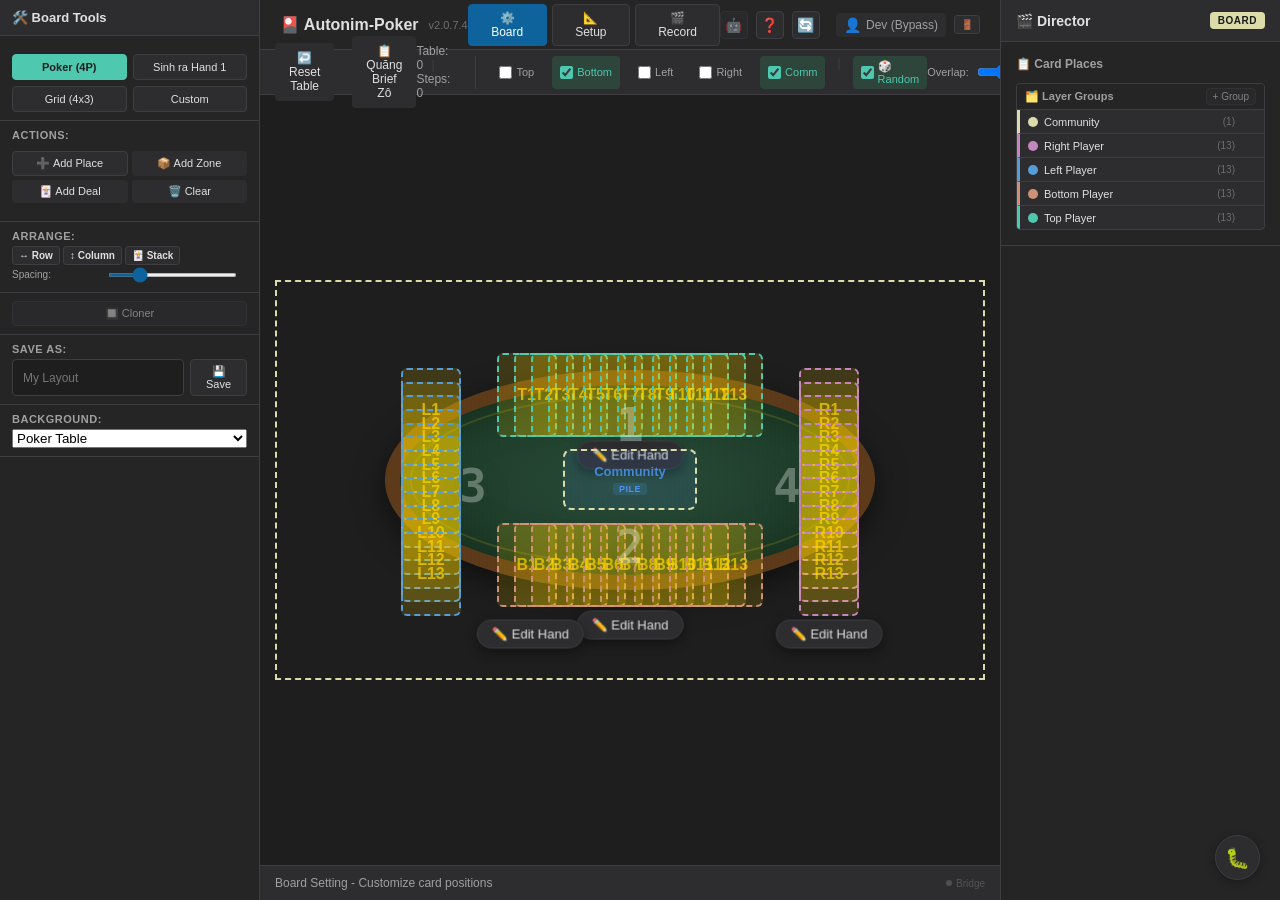
==== commit 07067adc: "okela" ====
--- a/client/index.html
+++ b/client/index.html
@@ -97,17 +97,41 @@
 
                 <!-- Preset Selection -->
                 <div class="board-tools-section">
-                    <label for="presetSelect">Preset:</label>
-                    <div class="preset-selector">
+                    <label for="presetSelect" style="display: none;">Preset:</label>
+                    <div class="preset-selector" style="display: none;">
                         <select id="presetSelect">
                             <option value="poker">Poker (4 Players)</option>
-                            <option value="pusoy">Pusoy (3-5-5)</option>
+                            <option value="pusoy">Pusoy 1P (3-5-5)</option>
+                            <option value="pusoy-2p">Pusoy 2P</option>
+                            <option value="pusoy-4p">Pusoy 4P</option>
                             <option value="card-sorting">Card Sorting (4x3)</option>
                             <option value="custom">Custom</option>
                         </select>
                         <button id="loadPresetBtn" class="btn btn-sm btn-primary">Load</button>
                         <button id="deletePresetBtn" class="btn btn-sm btn-danger hidden"
                             title="Delete saved layout">🗑️</button>
+                    </div>
+
+                    <!-- 3x2 Preset Buttons Grid -->
+                    <div class="preset-buttons-grid">
+                        <button class="preset-btn active" data-preset="poker">
+                            Poker (4P)
+                        </button>
+                        <button class="preset-btn" data-preset="pusoy">
+                            Sinh ra Hand 1
+                        </button>
+                        <button class="preset-btn" data-preset="pusoy-2p" style="display: none;">
+                            Pusoy (2P)
+                        </button>
+                        <button class="preset-btn" data-preset="pusoy-4p" style="display: none;">
+                            Pusoy (4P)
+                        </button>
+                        <button class="preset-btn" data-preset="card-sorting">
+                            Grid (4x3)
+                        </button>
+                        <button class="preset-btn" data-preset="custom">
+                            Custom
+                        </button>
                     </div>
                 </div>
 
@@ -320,6 +344,9 @@
                         <button id="resetTableBtn" class="btn btn-danger" title="Return all cards to tray">
                             ↩️ Reset Table
                         </button>
+                        <button id="quangBriefBtn" class="btn btn-primary" title="Quăng Brief Zô" style="margin-left: 8px;">
+                            📋 Quăng Brief Zô
+                        </button>
                     </div>
                     <div class="controls-center">
                         <div class="info-panel">
@@ -396,6 +423,14 @@
                         <!-- Poker Table (Center) -->
                         <div id="pokerTable" class="poker-table">
                             <div class="table-felt"></div>
+
+
+                            <!-- Quadrants Overlay Watermark -->
+                            <svg id="tableQuadrantsOverlay" class="table-quadrants-svg" viewBox="0 0 1280 720">
+                                <line class="quadrant-line" x1="0" y1="0" x2="1280" y2="720" />
+                                <line class="quadrant-line" x1="0" y1="720" x2="1280" y2="0" />
+                            </svg>
+                            
                             <div class="table-border-ring"></div>
 
                             <!-- Community Cards Area (center of table) -->
@@ -443,35 +478,7 @@
                             </div>
                         </div>
 
-                        <!-- Inline Card Context Menu -->
-                        <div id="cardContextMenu" class="card-context-menu hidden">
-                            <button id="ctxFlipBtn" class="ctx-btn" title="Flip Animation (with movement)">
-                                🔄 Flip
-                            </button>
-                            <button id="ctxFlipAniBtn" class="ctx-btn" title="Flip as Step (record flip action)">
-                                🎬 Flip.Ani
-                            </button>
-                            <button id="ctxSlamBtn" class="ctx-btn" title="Slam Effect">
-                                💥 Slam
-                            </button>
-                            <button id="ctxSpinBtn" class="ctx-btn" title="Spin Effect (X rotation)">
-                                🌀 Spin
-                            </button>
-                            <!-- Group Actions (visible when grouping mode is active) -->
-                            <div id="ctxGroupDivider" class="ctx-divider hidden"></div>
-                            <button id="ctxFlipAllBtn" class="ctx-btn ctx-group-btn hidden"
-                                title="Flip All Grouped Cards">
-                                🔄 Flip All
-                            </button>
-                            <button id="ctxSlamAllBtn" class="ctx-btn ctx-group-btn hidden"
-                                title="Slam All Grouped Cards">
-                                💥 Slam All
-                            </button>
-                            <button id="ctxSpinAllBtn" class="ctx-btn ctx-group-btn hidden"
-                                title="Spin All Grouped Cards">
-                                🌀 Spin All
-                            </button>
-                        </div>
+                        <!-- Card Context Menu moved to body level to escape 3D stacking context -->
 
                         <!-- Slot Fill Context Menu -->
                         <div id="slotContextMenu" class="slot-context-menu hidden">
@@ -487,7 +494,12 @@
                                     <span id="manualFillSlotCount" class="manual-fill-count"></span>
                                 </div>
                                 <input type="text" id="manualFillInput" class="manual-fill-input"
-                                    placeholder="e.g. As Kh 10d Qc 2s" autocomplete="off" spellcheck="false">
+                                    placeholder="VD: Ab 10r Ac 2t Job Jor" autocomplete="off" spellcheck="false">
+                                <div class="manual-fill-hint">
+                                    <b>VN:</b> r=rô ♦ c=cơ ♥ b=bích ♠ t/n=tép ♣ &nbsp;|&nbsp;
+                                    <b>EN:</b> d=♦ h=♥ s=♠ cl=♣ &nbsp;|&nbsp;
+                                    <b>Joker:</b> Job=đen, Jor=đỏ
+                                </div>
                                 <div id="manualFillError" class="manual-fill-error hidden"></div>
                                 <div class="manual-fill-actions">
                                     <button id="manualFillConfirm" class="btn btn-sm btn-success">Fill</button>
@@ -502,6 +514,10 @@
                 <footer class="footer">
                     <div class="status-bar" id="statusMessage">
                         Ready - Load a deck and drag cards to the table
+                    </div>
+                    <div id="bridgeIndicator" class="bridge-indicator" title="Claude Bridge: offline">
+                        <span class="bridge-dot"></span>
+                        <span class="bridge-label">Bridge</span>
                     </div>
                 </footer>
             </main>
@@ -689,12 +705,29 @@
                             <textarea id="aiBriefInput" class="ai-brief-input" rows="3"
                                 placeholder="E.g. Texas Hold'em, 4 players, deal 2 cards each face down, 5 community cards face up"></textarea>
                         </div>
+                        <!-- Reference attachments -->
+                        <div class="ai-attachments">
+                            <div class="ai-attach-buttons">
+                                <label class="ai-attach-btn" title="Attach reference image(s)">
+                                    📷 Ref Image
+                                    <input type="file" id="aiRefImageInput" accept="image/*" multiple
+                                        style="display:none">
+                                </label>
+                                <label class="ai-attach-btn" title="Attach reference video">
+                                    🎬 Ref Video
+                                    <input type="file" id="aiRefVideoInput" accept="video/*" style="display:none">
+                                </label>
+                            </div>
+                            <div id="aiAttachPreview" class="ai-attach-preview hidden"></div>
+                        </div>
                         <div class="ai-preset-group">
                             <label for="aiPresetSelect">Target Layout:</label>
                             <select id="aiPresetSelect" class="ai-preset-select">
                                 <option value="current">Current Layout</option>
                                 <option value="poker">Poker (4 Players)</option>
-                                <option value="pusoy">Pusoy</option>
+                                <option value="pusoy">Pusoy 1P (3-5-5)</option>
+                                <option value="pusoy-2p">Pusoy 2P</option>
+                                <option value="pusoy-4p">Pusoy 4P</option>
                                 <option value="card-sorting">Card Sorting</option>
                             </select>
                         </div>
@@ -781,6 +814,32 @@
             </div>
             <div id="timelinePreview" class="timeline-preview">
                 <!-- Steps will be rendered here -->
+            </div>
+        </div>
+    </div>
+
+    <!-- Brief Input Modal -->
+    <div id="briefModal" class="modal hidden">
+        <div class="modal-overlay" id="closeBriefOverlay"></div>
+        <div class="modal-content" style="width: 500px; max-width: 90vw;">
+            <div style="display: flex; justify-content: space-between; align-items: center; margin-bottom: 15px;">
+                <h3 style="margin: 0; display: flex; align-items: center; gap: 8px;">📋 Quăng Brief Zô</h3>
+                <button id="closeBriefModalBtn" style="background:none; border:none; color:var(--text-secondary); cursor:pointer; font-size:16px; padding: 0;">✖</button>
+            </div>
+            
+            <p style="margin-top: 0; font-size: 13px; color: var(--text-secondary);">Dán nội dung Brief vào đây:</p>
+            <textarea id="briefInput" placeholder="VD: \nPlayer 1: 3 Bích, 5 Cơ...\nPlayer 2: Át Rô..." 
+                style="width: 100%; height: 120px; background: var(--bg-primary); color: var(--text-primary); border: 1px solid var(--border-color); border-radius: 4px; padding: 8px; font-family: inherit; resize: vertical; margin-bottom: 15px;"></textarea>
+            
+            <p style="margin-top: 0; font-size: 13px; color: var(--text-secondary);">Thứ tự bài (Output dự kiến):</p>
+            <div id="briefOutputPreview" 
+                style="width: 100%; height: 80px; background: var(--bg-primary); border: 1px dashed var(--border-light); border-radius: 4px; padding: 8px; overflow-y: auto; font-size: 12px; color: var(--accent-green); margin-bottom: 15px;">
+                (Chưa có dữ liệu)
+            </div>
+
+            <div class="modal-actions" style="justify-content: flex-end;">
+                <button id="cancelBriefBtn" class="btn btn-secondary">Đóng</button>
+                <button id="applyBriefBtn" class="btn btn-primary">Xếp Bài Lên Bàn (Apply)</button>
             </div>
         </div>
     </div>
@@ -896,9 +955,45 @@
     <script src="js/modules/updater.js"></script>
     <!-- Load Board Tools Module -->
     <script src="js/modules/board_tools.js"></script>
+    <!-- Transform Indicator -->
+    <script src="js/modules/transform_indicator.js"></script>
+    <!-- Claude Bridge Server -->
+    <script src="js/modules/bridge-server.js"></script>
 
     <!-- Load main application logic -->
     <script src="js/main.js"></script>
+
+    <!-- Card Context Menu — at body level to escape 3D stacking context of game container -->
+    <div id="cardContextMenu" class="card-context-menu hidden">
+        <div class="ctx-drag-handle" title="Drag to move. Double-click to reset position.">⠿</div>
+        <button id="ctxFlipBtn" class="ctx-btn" title="Flip Animation (with movement)">
+            🔄 Flip
+        </button>
+        <button id="ctxFlipAniBtn" class="ctx-btn" title="Flip as Step (record flip action)">
+            🎬 Flip.Ani
+        </button>
+        <button id="ctxSlamBtn" class="ctx-btn" title="Slam Effect">
+            💥 Slam
+        </button>
+        <button id="ctxSpinBtn" class="ctx-btn" title="Spin Effect (X rotation)">
+            🌀 Spin
+        </button>
+        <!-- Group Actions (visible when grouping mode is active) -->
+        <div id="ctxGroupDivider" class="ctx-divider hidden"></div>
+        <button id="ctxFlipAllBtn" class="ctx-btn ctx-group-btn hidden"
+            title="Flip All Grouped Cards">
+            🔄 Flip All
+        </button>
+        <button id="ctxSlamAllBtn" class="ctx-btn ctx-group-btn hidden"
+            title="Slam All Grouped Cards">
+            💥 Slam All
+        </button>
+        <button id="ctxSpinAllBtn" class="ctx-btn ctx-group-btn hidden"
+            title="Spin All Grouped Cards">
+            🌀 Spin All
+        </button>
+        <button class="ctx-reset-btn hidden" title="Reset to auto-position">✕</button>
+    </div>
 </body>
 
 </html>
--- a/client/css/style.css
+++ b/client/css/style.css
@@ -1,4482 +1,4926 @@
-/**
- * Autonim-Poker - Director Tool Styles v2.0
- * Card Tray, Player Zones, Flip Animation
- */
-
-/* Prevent text selection during drag */
-* {
-    user-select: none;
-    -webkit-user-select: none;
-}
-
-/* ============================================
-   CSS VARIABLES
-   ============================================ */
-:root {
-    /* Colors - Adobe Dark Theme */
-    --bg-primary: #1e1e1e;
-    --bg-secondary: #252526;
-    --bg-tertiary: #2d2d30;
-    --bg-hover: #3e3e42;
-    --bg-active: #094771;
-
-    --text-primary: #e0e0e0;
-    --text-secondary: #a0a0a0;
-    --text-muted: #6e6e6e;
-
-    --border-color: #3e3e42;
-    --border-light: #4e4e52;
-
-    --accent-blue: #0e639c;
-    --accent-green: #4ec9b0;
-    --accent-orange: #ce9178;
-    --accent-red: #f14c4c;
-    --accent-yellow: #dcdcaa;
-
-    /* Suit Colors */
-    --suit-spades: #2c3e50;
-    --suit-hearts: #e74c3c;
-    --suit-diamonds: #e74c3c;
-    --suit-clubs: #2c3e50;
-
-    /* Layout */
-    --tray-width: 260px;
-    --director-width: 280px;
-    --header-height: 50px;
-    --controls-height: 45px;
-    --footer-height: 35px;
-
-    /* Card Dimensions */
-    --card-width: 60px;
-    --card-height: 84px;
-    --card-radius: 6px;
-
-    /* Animation */
-    --transition-fast: 0.15s ease;
-    --transition-normal: 0.25s ease;
-    --flip-duration: 0.4s;
-}
-
-/* ============================================
-   RESET & BASE
-   ============================================ */
-* {
-    margin: 0;
-    padding: 0;
-    box-sizing: border-box;
-}
-
-body {
-    font-family: -apple-system, BlinkMacSystemFont, 'Segoe UI', Roboto, Oxygen, Ubuntu, sans-serif;
-    font-size: 13px;
-    background: var(--bg-primary);
-    color: var(--text-primary);
-    overflow: hidden;
-    height: 100vh;
-}
-
-/* ============================================
-   APP LAYOUT - Wrapper with Timeline at bottom
-   ============================================ */
-.app-wrapper {
-    display: flex;
-    flex-direction: column;
-    height: 100vh;
-    overflow: hidden;
-}
-
-.app-container {
-    display: grid;
-    grid-template-columns: var(--tray-width) 1fr var(--director-width);
-    flex: 1;
-    min-height: 0;
-    overflow: hidden;
-}
-
-/* ============================================
-   CARD TRAY PANEL (Left)
-   ============================================ */
-.card-tray-panel {
-    background: var(--bg-secondary);
-    border-right: 1px solid var(--border-color);
-    display: flex;
-    flex-direction: column;
-    overflow: hidden;
-}
-
-.tray-header {
-    display: flex;
-    justify-content: space-between;
-    align-items: center;
-    padding: 12px 15px;
-    background: var(--bg-tertiary);
-    border-bottom: 1px solid var(--border-color);
-}
-
-.tray-header h3 {
-    font-size: 14px;
-    font-weight: 600;
-}
-
-.card-count-badge {
-    background: var(--accent-blue);
-    color: white;
-    padding: 2px 8px;
-    border-radius: 10px;
-    font-size: 11px;
-    font-weight: 600;
-}
-
-.tray-section {
-    padding: 10px 12px;
-    border-bottom: 1px solid var(--border-color);
-}
-
-.tray-section label {
-    font-size: 11px;
-    color: var(--text-secondary);
-    margin-bottom: 5px;
-    display: block;
-}
-
-/* Assets row - compact inline layout */
-.assets-row {
-    display: flex;
-    align-items: center;
-    gap: 8px;
-}
-
-.assets-row .btn-xs {
-    flex-shrink: 0;
-    padding: 4px 8px;
-}
-
-.assets-path-text {
-    font-size: 11px;
-    color: var(--text-muted);
-    white-space: nowrap;
-    overflow: hidden;
-    text-overflow: ellipsis;
-    flex: 1;
-}
-
-.deck-selector {
-    display: flex;
-    gap: 8px;
-}
-
-.deck-selector select {
-    flex: 1;
-    padding: 6px 10px;
-    background: var(--bg-primary);
-    border: 1px solid var(--border-color);
-    border-radius: 4px;
-    color: var(--text-primary);
-    font-size: 12px;
-}
-
-.card-search {
-    width: 100%;
-    padding: 8px 12px;
-    background: var(--bg-primary);
-    border: 1px solid var(--border-color);
-    border-radius: 4px;
-    color: var(--text-primary);
-    font-size: 12px;
-}
-
-.card-search:focus {
-    outline: none;
-    border-color: var(--accent-blue);
-}
-
-/* Suit Filters */
-.suit-filters {
-    display: flex;
-    gap: 5px;
-    justify-content: center;
-}
-
-.suit-btn {
-    width: 36px;
-    height: 32px;
-    background: var(--bg-primary);
-    border: 1px solid var(--border-color);
-    border-radius: 4px;
-    font-size: 16px;
-    cursor: pointer;
-    transition: var(--transition-fast);
-}
-
-.suit-btn:hover {
-    background: var(--bg-hover);
-}
-
-.suit-btn.active {
-    background: var(--accent-blue);
-    border-color: var(--accent-blue);
-}
-
-.suit-btn[data-suit="hearts"],
-.suit-btn[data-suit="diamonds"] {
-    color: var(--suit-hearts);
-}
-
-.suit-btn[data-suit="spades"],
-.suit-btn[data-suit="clubs"] {
-    color: var(--suit-spades);
-}
-
-/* Card Tray List */
-.card-tray-list {
-    flex: 1;
-    overflow-y: auto;
-    padding: 10px;
-    display: flex;
-    flex-wrap: wrap;
-    gap: 8px;
-    align-content: flex-start;
-}
-
-.tray-loading {
-    width: 100%;
-    text-align: center;
-    padding: 30px 10px;
-    color: var(--text-muted);
-}
-
-/* Card Tray disabled state (Board Setting phase) */
-.card-tray-panel.tray-disabled .card-tray-list {
-    opacity: 0.35;
-    pointer-events: none;
-}
-
-.card-tray-panel.tray-disabled .suit-filters {
-    opacity: 0.35;
-    pointer-events: none;
-}
-
-.card-tray-panel.tray-disabled .card-search {
-    opacity: 0.35;
-    pointer-events: none;
-}
-
-/* Card Tray as drop target (return cards from table) */
-.card-tray-panel.drag-target {
-    border-right: 2px solid var(--accent-blue);
-    background: var(--bg-secondary);
-}
-
-.card-tray-panel.drag-over {
-    background: rgba(14, 99, 156, 0.12);
-    border-right: 2px solid var(--accent-green);
-    box-shadow: inset 0 0 20px rgba(78, 201, 176, 0.15);
-}
-
-.card-tray-panel.drag-over .tray-header {
-    background: rgba(78, 201, 176, 0.15);
-}
-
-/* Tray Card Item */
-.tray-card {
-    width: calc(50% - 4px);
-    background: var(--bg-tertiary);
-    border: 1px solid var(--border-color);
-    border-radius: 6px;
-    padding: 8px;
-    cursor: grab;
-    transition: var(--transition-fast);
-    display: flex;
-    flex-direction: column;
-    align-items: center;
-}
-
-.tray-card:hover {
-    background: var(--bg-hover);
-    border-color: var(--accent-blue);
-}
-
-.tray-card.dragging {
-    opacity: 0.5;
-    cursor: grabbing;
-}
-
-.tray-card img {
-    width: 40px;
-    height: 56px;
-    object-fit: contain;
-    border-radius: 3px;
-}
-
-.tray-card .card-name {
-    font-size: 10px;
-    color: var(--text-secondary);
-    margin-top: 4px;
-    text-align: center;
-    white-space: nowrap;
-    overflow: hidden;
-    text-overflow: ellipsis;
-    width: 100%;
-}
-
-/* ============================================
-   MAIN CONTENT (Center)
-   ============================================ */
-.main-content {
-    display: flex;
-    flex-direction: column;
-    overflow: hidden;
-    background: var(--bg-primary);
-}
-
-/* Header */
-.header {
-    height: var(--header-height);
-    background: var(--bg-secondary);
-    border-bottom: 1px solid var(--border-color);
-    display: flex;
-    align-items: center;
-    justify-content: space-between;
-    padding: 0 20px;
-}
-
-.header-left {
-    display: flex;
-    align-items: center;
-    gap: 10px;
-}
-
-.header-center {
-    flex: 1;
-    display: flex;
-    justify-content: center;
-}
-
-.logo {
-    font-size: 16px;
-    font-weight: 700;
-}
-
-.version {
-    font-size: 11px;
-    color: var(--text-muted);
-}
-
-.phase-indicator {
-    display: flex;
-    gap: 5px;
-}
-
-.phase-btn {
-    padding: 6px 16px;
-    background: var(--bg-tertiary);
-    border: 1px solid var(--border-color);
-    border-radius: 4px;
-    color: var(--text-secondary);
-    cursor: pointer;
-    font-size: 12px;
-    transition: var(--transition-fast);
-}
-
-.phase-btn:hover {
-    background: var(--bg-hover);
-}
-
-.phase-btn.active {
-    background: var(--accent-blue);
-    border-color: var(--accent-blue);
-    color: white;
-}
-
-.recording-indicator {
-    display: none;
-    align-items: center;
-    gap: 8px;
-    padding: 6px 12px;
-    background: rgba(255, 0, 0, 0.15);
-    border: 1px solid rgba(255, 0, 0, 0.3);
-    border-radius: 4px;
-    font-size: 11px;
-    color: #ff6b6b;
-}
-
-.recording-indicator.active {
-    display: flex;
-}
-
-.rec-dot {
-    width: 8px;
-    height: 8px;
-    background: #ff4444;
-    border-radius: 50%;
-    animation: pulse-rec 1s infinite;
-}
-
-@keyframes pulse-rec {
-
-    0%,
-    100% {
-        opacity: 1;
-    }
-
-    50% {
-        opacity: 0.3;
-    }
-}
-
-/* Controls Bar */
-.controls-bar {
-    height: var(--controls-height);
-    background: var(--bg-tertiary);
-    border-bottom: 1px solid var(--border-color);
-    display: flex;
-    align-items: center;
-    justify-content: space-between;
-    padding: 0 15px;
-}
-
-.controls-left,
-.controls-center,
-.controls-right {
-    display: flex;
-    align-items: center;
-    gap: 10px;
-}
-
-.info-panel {
-    font-size: 12px;
-    color: var(--text-secondary);
-}
-
-.separator {
-    color: var(--border-color);
-    margin: 0 5px;
-}
-
-/* Zone Flip Controls */
-.zone-flip-controls {
-    display: flex;
-    gap: 10px;
-    margin-left: 15px;
-    padding-left: 15px;
-    border-left: 1px solid var(--border-color);
-}
-
-.flip-toggle {
-    display: flex;
-    align-items: center;
-    gap: 4px;
-    font-size: 11px;
-    color: var(--text-secondary);
-    cursor: pointer;
-    padding: 4px 8px;
-    border-radius: 4px;
-    transition: all 0.2s;
-}
-
-.flip-toggle:hover {
-    background: rgba(255, 255, 255, 0.1);
-}
-
-.flip-toggle input[type="checkbox"] {
-    accent-color: var(--accent-green);
-    cursor: pointer;
-}
-
-.flip-toggle:has(input:checked) {
-    background: rgba(46, 204, 113, 0.15);
-    color: var(--accent-green);
-}
-
-.controls-separator {
-    color: var(--border-color);
-    margin: 0 2px;
-    font-size: 12px;
-    user-select: none;
-}
-
-/* Grid Flip Controls */
-.grid-flip-controls {
-    display: flex;
-    gap: 8px;
-    margin-left: 15px;
-    padding-left: 15px;
-    border-left: 1px solid var(--border-color);
-}
-
-.grid-flip-controls.hidden {
-    display: none;
-}
-
-.grid-flip-controls .btn-xs {
-    padding: 4px 8px;
-    font-size: 10px;
-}
-
-/* Hide poker controls when in grid mode */
-.zone-flip-controls.hidden {
-    display: none;
-}
-
-.overlap-control {
-    display: flex;
-    align-items: center;
-    gap: 8px;
-    font-size: 11px;
-    color: var(--text-secondary);
-}
-
-.overlap-control input[type="range"] {
-    width: 80px;
-    cursor: pointer;
-}
-
-/* ============================================
-   GAME CONTAINER & PLAYER ZONES
-   ============================================ */
-.game-container-wrapper {
-    flex: 1;
-    padding: 15px;
-    overflow: hidden;
-    display: flex;
-    align-items: center;
-    justify-content: center;
-}
-
-.game-container {
-    position: relative;
-    width: 100%;
-    max-width: 1200px;
-    aspect-ratio: 16 / 9;
-    /* 1920x1080 AE composition aspect ratio */
-    display: grid;
-    grid-template-areas:
-        ". top ."
-        "left table right"
-        ". bottom .";
-    grid-template-columns: 100px 1fr 100px;
-    grid-template-rows: 80px 1fr 80px;
-    gap: 10px;
-    background-color: var(--bg-primary);
-    background-size: cover;
-    background-position: center;
-}
-
-/* Player Zones */
-.player-zone {
-    display: flex;
-    flex-direction: column;
-    align-items: center;
-    justify-content: center;
-    background: rgba(255, 255, 255, 0.03);
-    border: 2px dashed var(--border-color);
-    border-radius: 10px;
-    padding: 8px;
-    transition: var(--transition-fast);
-}
-
-.player-zone.drag-over {
-    background: rgba(14, 99, 156, 0.2);
-    border-color: var(--accent-blue);
-}
-
-.zone-label {
-    font-size: 10px;
-    color: var(--text-muted);
-    margin-bottom: 5px;
-    text-transform: uppercase;
-    letter-spacing: 0.5px;
-}
-
-.zone-cards {
-    display: flex;
-    align-items: center;
-    justify-content: center;
-    flex-wrap: nowrap;
-    min-height: 40px;
-}
-
-/* Individual Zone Card */
-.zone-card {
-    width: 60px;
-    height: 84px;
-    position: relative;
-    perspective: 1000px;
-    cursor: pointer;
-    flex-shrink: 0;
-    transition: transform 0.2s, margin 0.2s;
-}
-
-.zone-card:hover {
-    transform: translateY(-5px);
-    z-index: 10;
-}
-
-.zone-card .card-inner {
-    position: relative;
-    width: 100%;
-    height: 100%;
-    transition: transform 0.5s;
-    transform-style: preserve-3d;
-}
-
-.zone-card.face-down .card-inner {
-    transform: rotateY(180deg);
-}
-
-.zone-card .card-face {
-    position: absolute;
-    width: 100%;
-    height: 100%;
-    backface-visibility: hidden;
-    border-radius: 4px;
-    overflow: hidden;
-    box-shadow: 0 2px 8px rgba(0, 0, 0, 0.3);
-}
-
-.zone-card .card-front {
-    background: #fff;
-}
-
-.zone-card .card-back {
-    background: linear-gradient(135deg, #1a3a8a 0%, #0f2654 100%);
-    transform: rotateY(180deg);
-}
-
-.zone-card .card-face img {
-    width: 100%;
-    height: 100%;
-    object-fit: cover;
-}
-
-.zone-top {
-    grid-area: top;
-}
-
-.zone-bottom {
-    grid-area: bottom;
-}
-
-.zone-left {
-    grid-area: left;
-}
-
-.zone-left .zone-cards {
-    flex-direction: column;
-    align-items: flex-end;
-}
-
-.zone-left .zone-card {
-    transform: rotate(90deg);
-}
-
-.zone-right {
-    grid-area: right;
-}
-
-.zone-right .zone-cards {
-    flex-direction: column;
-    align-items: flex-start;
-}
-
-.zone-right .zone-card {
-    transform: rotate(-90deg);
-}
-
-/* Poker Table */
-.poker-table {
-    grid-area: table;
-    position: relative;
-    background: radial-gradient(ellipse at center, #1a6b3a 0%, #0d4d28 70%, #0a3d1f 100%);
-    border-radius: 50%;
-    border: 15px solid #5d3a1a;
-    box-shadow:
-        inset 0 0 50px rgba(0, 0, 0, 0.3),
-        0 10px 30px rgba(0, 0, 0, 0.5);
-    overflow: visible;
-    /* Allow markers to overflow */
-}
-
-/* In board-setting mode, table is just a background */
-.game-container.board-setting-mode .poker-table {
-    pointer-events: none;
-}
-
-.poker-table.drag-over {
-    box-shadow:
-        inset 0 0 50px rgba(0, 0, 0, 0.3),
-        0 10px 30px rgba(0, 0, 0, 0.5),
-        0 0 20px rgba(78, 201, 176, 0.5);
-}
-
-.table-felt {
-    position: absolute;
-    inset: 0;
-    background:
-        repeating-linear-gradient(90deg,
-            transparent,
-            transparent 2px,
-            rgba(0, 0, 0, 0.02) 2px,
-            rgba(0, 0, 0, 0.02) 4px);
-}
-
-.table-border-ring {
-    position: absolute;
-    inset: 10px;
-    border: 2px solid rgba(255, 215, 0, 0.15);
-    border-radius: 50%;
-    pointer-events: none;
-}
-
-/* Community Zone (center of table) */
-.community-zone {
-    position: absolute;
-    top: 50%;
-    left: 50%;
-    transform: translate(-50%, -50%);
-    display: flex;
-    flex-direction: column;
-    align-items: center;
-    padding: 10px 20px;
-    background: rgba(0, 0, 0, 0.2);
-    border-radius: 10px;
-    min-width: 200px;
-}
-
-.community-zone .zone-cards {
-    gap: 8px;
-}
-
-/* Card Area */
-.card-area {
-    position: absolute;
-    inset: 0;
-    pointer-events: none;
-}
-
-.card-area .card {
-    pointer-events: auto;
-}
-
-/* Instructions Overlay */
-.table-instructions {
-    position: absolute;
-    inset: 0;
-    display: flex;
-    align-items: center;
-    justify-content: center;
-    background: rgba(0, 0, 0, 0.4);
-    border-radius: 50%;
-    z-index: 5;
-    /* Below drop zones */
-    pointer-events: none;
-    /* Allow drops through overlay */
-    transition: opacity 0.3s;
-}
-
-.table-instructions.hidden {
-    opacity: 0;
-    pointer-events: none;
-}
-
-.instruction-content {
-    text-align: center;
-    color: var(--text-secondary);
-}
-
-.instruction-content p {
-    margin: 8px 0;
-    font-size: 13px;
-}
-
-/* ============================================
-   DEALING CARD SLOT
-   ============================================ */
-.dealing-card-slot {
-    position: absolute;
-    width: 50px;
-    height: 70px;
-    background: linear-gradient(135deg, #1a3a8a 0%, #0f2654 100%);
-    border: 2px solid var(--accent-green);
-    border-radius: 6px;
-    cursor: grab;
-    z-index: 50;
-    display: flex;
-    flex-direction: column;
-    align-items: center;
-    justify-content: center;
-    font-size: 20px;
-    color: white;
-    box-shadow:
-        3px 3px 0 rgba(0, 0, 0, 0.3),
-        6px 6px 0 rgba(26, 58, 138, 0.5),
-        0 0 15px rgba(78, 201, 176, 0.3);
-    animation: dealing-pulse 2s ease-in-out infinite;
-    transform: translate(-50%, -50%);
-    user-select: none;
-}
-
-.dealing-card-slot span {
-    font-size: 8px;
-    font-weight: 700;
-    letter-spacing: 1px;
-    margin-top: 2px;
-    color: var(--accent-green);
-}
-
-.dealing-card-slot:hover {
-    border-color: var(--accent-blue);
-    box-shadow:
-        3px 3px 0 rgba(0, 0, 0, 0.3),
-        6px 6px 0 rgba(26, 58, 138, 0.5),
-        0 0 25px rgba(14, 99, 156, 0.5);
-}
-
-.dealing-card-slot.dragging {
-    cursor: grabbing;
-    opacity: 0.8;
-    animation: none;
-    transform: none;
-    box-shadow: 0 8px 25px rgba(0, 0, 0, 0.5);
-}
-
-@keyframes dealing-pulse {
-
-    0%,
-    100% {
-        box-shadow: 3px 3px 0 rgba(0, 0, 0, 0.3), 6px 6px 0 rgba(26, 58, 138, 0.5), 0 0 15px rgba(78, 201, 176, 0.3);
-    }
-
-    50% {
-        box-shadow: 3px 3px 0 rgba(0, 0, 0, 0.3), 6px 6px 0 rgba(26, 58, 138, 0.5), 0 0 25px rgba(78, 201, 176, 0.5);
-    }
-}
-
-/* ============================================
-   CARDS
-   ============================================ */
-.card {
-    position: absolute;
-    width: var(--card-width);
-    height: var(--card-height);
-    border-radius: var(--card-radius);
-    background: white;
-    box-shadow: 0 2px 8px rgba(0, 0, 0, 0.3);
-    cursor: grab;
-    transition: box-shadow var(--transition-fast);
-    transform-style: preserve-3d;
-    perspective: 1000px;
-}
-
-.card:hover {
-    box-shadow: 0 4px 15px rgba(0, 0, 0, 0.4);
-}
-
-.card.dragging {
-    cursor: grabbing;
-    box-shadow: 0 8px 25px rgba(0, 0, 0, 0.5);
-    z-index: 1000 !important;
-}
-
-.card.selected {
-    outline: 3px solid var(--accent-blue);
-    outline-offset: 2px;
-}
-
-/* Card Face (Front/Back) */
-.card-inner {
-    position: relative;
-    width: 100%;
-    height: 100%;
-    transition: transform var(--flip-duration);
-    transform-style: preserve-3d;
-}
-
-.card.flipping .card-inner {
-    animation: card-flip var(--flip-duration) ease-in-out;
-}
-
-@keyframes card-flip {
-    0% {
-        transform: scaleX(1);
-    }
-
-    50% {
-        transform: scaleX(0);
-    }
-
-    100% {
-        transform: scaleX(1);
-    }
-}
-
-.card-face {
-    position: absolute;
-    width: 100%;
-    height: 100%;
-    border-radius: var(--card-radius);
-    backface-visibility: hidden;
-    overflow: hidden;
-}
-
-.card-front {
-    background: white;
-}
-
-.card-back {
-    background: #1a365d;
-}
-
-.card-face img {
-    width: 100%;
-    height: 100%;
-    object-fit: cover;
-    pointer-events: none;
-}
-
-.card.face-down .card-front {
-    display: none;
-}
-
-.card.face-down .card-back {
-    display: block;
-}
-
-.card.face-up .card-front {
-    display: block;
-}
-
-.card.face-up .card-back {
-    display: none;
-}
-
-/* Card Label */
-.card-label {
-    position: absolute;
-    bottom: -18px;
-    left: 50%;
-    transform: translateX(-50%);
-    font-size: 9px;
-    color: var(--text-muted);
-    white-space: nowrap;
-    opacity: 0;
-    transition: opacity var(--transition-fast);
-}
-
-.card:hover .card-label,
-.card.selected .card-label {
-    opacity: 1;
-}
-
-/* Card in Zone (overlapping) */
-.zone-card {
-    position: relative;
-    flex-shrink: 0;
-}
-
-/* ============================================
-   DIRECTOR PANEL (Right)
-   ============================================ */
-.director-panel {
-    background: var(--bg-secondary);
-    border-left: 1px solid var(--border-color);
-    display: flex;
-    flex-direction: column;
-    overflow: hidden;
-}
-
-/* Scrollable content area */
-.director-content {
-    flex: 1;
-    overflow-y: auto;
-    min-height: 0;
-}
-
-/* Sticky footer for AE Settings & Export */
-.director-footer {
-    flex-shrink: 0;
-    border-top: 1px solid var(--border-color);
-    background: var(--bg-tertiary);
-}
-
-.director-header {
-    display: flex;
-    justify-content: space-between;
-    align-items: center;
-    padding: 12px 15px;
-    background: var(--bg-tertiary);
-    border-bottom: 1px solid var(--border-color);
-}
-
-.director-header h2 {
-    font-size: 14px;
-    font-weight: 600;
-}
-
-.mode-badge {
-    background: var(--accent-green);
-    color: var(--bg-primary);
-    padding: 3px 8px;
-    border-radius: 4px;
-    font-size: 10px;
-    font-weight: 700;
-    letter-spacing: 0.5px;
-}
-
-.mode-badge.recording {
-    background: var(--accent-red);
-    color: white;
-}
-
-.director-section {
-    padding: 15px;
-    border-bottom: 1px solid var(--border-color);
-}
-
-.director-section h3 {
-    font-size: 12px;
-    font-weight: 600;
-    margin-bottom: 12px;
-    color: var(--text-secondary);
-}
-
-.section-header-row {
-    display: flex;
-    justify-content: space-between;
-    align-items: center;
-}
-
-.section-header-row h3 {
-    margin-bottom: 0;
-}
-
-.mini-toggle {
-    display: flex;
-    align-items: center;
-    gap: 4px;
-    font-size: 10px;
-    color: var(--text-muted);
-    cursor: pointer;
-    padding: 2px 6px;
-    border-radius: 3px;
-    transition: var(--transition-fast);
-    margin-bottom: 12px;
-}
-
-.mini-toggle:hover {
-    background: var(--bg-hover);
-    color: var(--text-secondary);
-}
-
-.mini-toggle input[type="checkbox"] {
-    accent-color: var(--accent-blue);
-    cursor: pointer;
-    width: 12px;
-    height: 12px;
-}
-
-/* Assets Path */
-.assets-path-group {
-    display: flex;
-    flex-direction: column;
-    gap: 8px;
-}
-
-.assets-path-display {
-    padding: 8px 10px;
-    background: var(--bg-primary);
-    border: 1px solid var(--border-color);
-    border-radius: 4px;
-    font-size: 10px;
-    color: var(--text-muted);
-}
-
-.assets-path-display.has-path {
-    color: var(--accent-green);
-}
-
-/* Step Info (compact single line) */
-.step-info-section {
-    padding: 10px 15px;
-}
-
-.step-info-compact {
-    display: flex;
-    align-items: center;
-    gap: 8px;
-    font-size: 12px;
-}
-
-.step-info-label {
-    color: var(--text-secondary);
-    font-weight: 600;
-}
-
-.step-info-values {
-    color: var(--text-primary);
-}
-
-.step-info-values strong {
-    color: var(--accent-green);
-    font-weight: 700;
-}
-
-/* Hide Edit Layout button in Record mode (added via JS) */
-.board-layout-info.record-mode .edit-layout-btn {
-    display: none;
-}
-
-.control-group {
-    margin-bottom: 12px;
-}
-
-.control-group label {
-    display: block;
-    font-size: 11px;
-    color: var(--text-secondary);
-    margin-bottom: 5px;
-}
-
-.control-group input[type="number"] {
-    width: 100%;
-    padding: 8px 10px;
-    background: var(--bg-primary);
-    border: 1px solid var(--border-color);
-    border-radius: 4px;
-    color: var(--text-primary);
-    font-size: 13px;
-}
-
-.step-buttons {
-    display: flex;
-    gap: 8px;
-}
-
-.step-buttons .btn {
-    flex: 1;
-}
-
-/* Card Properties */
-.card-properties {
-    display: flex;
-    flex-direction: column;
-    gap: 10px;
-}
-
-.selected-card-info,
-.card-state-info {
-    font-size: 12px;
-}
-
-.checkbox-group {
-    margin: 5px 0;
-}
-
-.checkbox-label {
-    display: flex;
-    align-items: center;
-    gap: 8px;
-    cursor: pointer;
-    font-size: 12px;
-}
-
-.checkbox-label input[type="checkbox"] {
-    width: 16px;
-    height: 16px;
-    cursor: pointer;
-}
-
-.position-info {
-    display: flex;
-    gap: 15px;
-    font-size: 11px;
-    color: var(--text-secondary);
-    padding-top: 8px;
-    border-top: 1px solid var(--border-color);
-}
-
-.no-selection {
-    color: var(--text-muted);
-    font-size: 12px;
-    font-style: italic;
-    text-align: center;
-    padding: 15px;
-}
-
-/* Timeline */
-.timeline-preview {
-    display: flex;
-    flex-wrap: wrap;
-    gap: 6px;
-    min-height: 40px;
-    padding: 10px;
-    background: var(--bg-primary);
-    border-radius: 4px;
-}
-
-.timeline-step {
-    width: 28px;
-    height: 28px;
-    display: flex;
-    align-items: center;
-    justify-content: center;
-    background: var(--bg-tertiary);
-    border: 1px solid var(--border-color);
-    border-radius: 4px;
-    font-size: 11px;
-    cursor: pointer;
-    transition: var(--transition-fast);
-}
-
-.timeline-step:hover {
-    background: var(--bg-hover);
-}
-
-.timeline-step.has-actions {
-    border-color: var(--accent-green);
-}
-
-/* Card Properties Thumbnail */
-.selected-card-info {
-    display: flex;
-    align-items: center;
-    gap: 10px;
-}
-
-.card-thumb {
-    width: 50px;
-    height: 70px;
-    border-radius: 4px;
-    overflow: hidden;
-    background: var(--bg-tertiary);
-    border: 1px solid var(--border-color);
-    flex-shrink: 0;
-}
-
-.card-thumb img {
-    width: 100%;
-    height: 100%;
-    object-fit: cover;
-}
-
-/* Export Section */
-.export-section {
-    display: flex;
-    flex-direction: column;
-    gap: 10px;
-}
-
-/* ============================================
-   BUTTONS
-   ============================================ */
-.btn {
-    display: inline-flex;
-    align-items: center;
-    justify-content: center;
-    gap: 6px;
-    padding: 8px 14px;
-    border: none;
-    border-radius: 4px;
-    font-size: 12px;
-    font-weight: 500;
-    cursor: pointer;
-    transition: var(--transition-fast);
-}
-
-.btn:disabled {
-    opacity: 0.5;
-    cursor: not-allowed;
-}
-
-.btn-sm {
-    padding: 5px 10px;
-    font-size: 11px;
-}
-
-.btn-block {
-    width: 100%;
-}
-
-.btn-large {
-    padding: 12px 20px;
-    font-size: 13px;
-}
-
-.btn-primary {
-    background: var(--accent-blue);
-    color: white;
-}
-
-.btn-primary:hover:not(:disabled) {
-    background: #1177bb;
-}
-
-.btn-secondary {
-    background: var(--bg-tertiary);
-    color: var(--text-primary);
-    border: 1px solid var(--border-color);
-}
-
-.btn-secondary:hover:not(:disabled) {
-    background: var(--bg-hover);
-}
-
-.btn-success {
-    background: #2ea043;
-    color: white;
-}
-
-.btn-success:hover:not(:disabled) {
-    background: #3fb950;
-}
-
-.btn-danger {
-    background: var(--accent-red);
-    color: white;
-}
-
-.btn-danger:hover:not(:disabled) {
-    background: #ff6b6b;
-}
-
-.btn-export {
-    background: var(--accent-orange);
-    color: var(--bg-primary);
-}
-
-.btn-export:hover:not(:disabled) {
-    background: #e0a080;
-}
-
-/* ============================================
-   FOOTER
-   ============================================ */
-.footer {
-    height: var(--footer-height);
-    background: var(--bg-tertiary);
-    border-top: 1px solid var(--border-color);
-    display: flex;
-    align-items: center;
-    padding: 0 15px;
-}
-
-.status-bar {
-    font-size: 12px;
-    color: var(--text-secondary);
-}
-
-/* ============================================
-   UTILITY CLASSES
-   ============================================ */
-.hidden {
-    display: none !important;
-}
-
-/* ============================================
-   SCROLLBAR
-   ============================================ */
-::-webkit-scrollbar {
-    width: 8px;
-    height: 8px;
-}
-
-::-webkit-scrollbar-track {
-    background: var(--bg-primary);
-}
-
-::-webkit-scrollbar-thumb {
-    background: var(--border-color);
-    border-radius: 4px;
-}
-
-::-webkit-scrollbar-thumb:hover {
-    background: var(--border-light);
-}
-
-/* ============================================
-   REPLAY SECTION
-   ============================================ */
-.replay-section {
-    margin-bottom: 15px;
-}
-
-.replay-controls {
-    display: flex;
-    align-items: center;
-    justify-content: space-between;
-    gap: 10px;
-    margin-top: 10px;
-    padding: 8px;
-    background: var(--bg-primary);
-    border-radius: 4px;
-}
-
-#replayProgress {
-    font-size: 12px;
-    color: var(--accent-green);
-    font-weight: 600;
-}
-
-/* ============================================
-   WARNING MODAL
-   ============================================ */
-.modal {
-    position: fixed;
-    inset: 0;
-    z-index: 9999;
-    display: flex;
-    align-items: center;
-    justify-content: center;
-}
-
-.modal.hidden {
-    display: none !important;
-}
-
-.modal-overlay {
-    position: absolute;
-    inset: 0;
-    background: rgba(0, 0, 0, 0.7);
-}
-
-.modal-content {
-    position: relative;
-    background: var(--bg-secondary);
-    border: 1px solid var(--border-color);
-    border-radius: 8px;
-    padding: 20px 25px;
-    min-width: 320px;
-    max-width: 450px;
-    box-shadow: 0 10px 40px rgba(0, 0, 0, 0.5);
-}
-
-.modal-content h3 {
-    font-size: 16px;
-    margin-bottom: 12px;
-    color: var(--accent-orange);
-}
-
-.modal-content p {
-    font-size: 13px;
-    color: var(--text-secondary);
-    line-height: 1.5;
-    margin-bottom: 20px;
-}
-
-.modal-actions {
-    display: flex;
-    gap: 10px;
-    justify-content: flex-end;
-}
-
-/* ============================================
-   TIMELINE STEP ACTIONS
-   ============================================ */
-.timeline-step {
-    position: relative;
-    display: inline-flex;
-    align-items: center;
-    justify-content: center;
-    width: 32px;
-    height: 32px;
-    background: var(--bg-tertiary);
-    border: 1px solid var(--border-color);
-    border-radius: 4px;
-    margin-right: 4px;
-    cursor: pointer;
-    font-size: 11px;
-    font-weight: 600;
-    color: var(--text-secondary);
-    transition: all 0.2s;
-}
-
-.timeline-step:hover {
-    background: var(--bg-hover);
-    border-color: var(--accent-blue);
-}
-
-.timeline-step.has-actions {
-    background: var(--accent-blue);
-    border-color: var(--accent-blue);
-    color: white;
-}
-
-.timeline-step.active {
-    outline: 2px solid var(--accent-green);
-    outline-offset: 2px;
-}
-
-.timeline-step .step-actions {
-    position: absolute;
-    top: -28px;
-    left: 50%;
-    transform: translateX(-50%);
-    display: none;
-    gap: 4px;
-    background: var(--bg-secondary);
-    padding: 4px;
-    border-radius: 4px;
-    border: 1px solid var(--border-color);
-    box-shadow: 0 2px 8px rgba(0, 0, 0, 0.3);
-}
-
-.timeline-step:hover .step-actions {
-    display: flex;
-}
-
-.step-action-btn {
-    width: 22px;
-    height: 22px;
-    border: none;
-    border-radius: 3px;
-    cursor: pointer;
-    font-size: 12px;
-    display: flex;
-    align-items: center;
-    justify-content: center;
-    background: var(--bg-tertiary);
-    transition: all 0.15s;
-}
-
-.step-action-btn:hover {
-    background: var(--bg-hover);
-}
-
-.step-action-btn.edit-btn:hover {
-    background: var(--accent-blue);
-    color: white;
-}
-
-.step-action-btn.delete-btn:hover {
-    background: var(--accent-red);
-    color: white;
-}
-
-/* ============================================
-   AUTO-STEP POPUP
-   ============================================ */
-.auto-step-popup {
-    position: absolute;
-    bottom: 20px;
-    right: 20px;
-    z-index: 200;
-    animation: slideUp 0.3s ease;
-}
-
-.auto-step-popup.hidden {
-    display: none !important;
-}
-
-@keyframes slideUp {
-    from {
-        opacity: 0;
-        transform: translateY(20px);
-    }
-
-    to {
-        opacity: 1;
-        transform: translateY(0);
-    }
-}
-
-.auto-step-popup .popup-content {
-    display: flex;
-    align-items: center;
-    gap: 12px;
-    background: var(--bg-secondary);
-    border: 2px solid var(--accent-green);
-    border-radius: 10px;
-    padding: 12px 16px;
-    box-shadow: 0 8px 24px rgba(0, 0, 0, 0.4);
-}
-
-.auto-step-popup .popup-icon {
-    font-size: 20px;
-}
-
-.auto-step-popup .popup-text {
-    font-size: 14px;
-    font-weight: 600;
-    color: var(--text-primary);
-}
-
-.auto-step-popup .popup-actions {
-    display: flex;
-    gap: 8px;
-}
-
-.auto-step-popup .btn {
-    padding: 6px 12px;
-    font-size: 12px;
-    font-weight: 600;
-}
-
-/* ============================================
-   INLINE CARD CONTEXT MENU
-   ============================================ */
-.card-context-menu {
-    position: absolute;
-    z-index: 99999;
-    display: flex;
-    gap: 4px;
-    background: var(--bg-secondary);
-    border: 1px solid var(--accent-blue);
-    border-radius: 6px;
-    padding: 6px;
-    box-shadow: 0 4px 12px rgba(0, 0, 0, 0.4);
-    animation: fadeIn 0.15s ease;
-}
-
-.card-context-menu.hidden {
-    display: none !important;
-}
-
-@keyframes fadeIn {
-    from {
-        opacity: 0;
-        transform: translateY(-5px);
-    }
-
-    to {
-        opacity: 1;
-        transform: translateY(0);
-    }
-}
-
-.ctx-btn {
-    padding: 6px 10px;
-    background: var(--bg-tertiary);
-    border: 1px solid var(--border-color);
-    border-radius: 4px;
-    color: var(--text-primary);
-    font-size: 11px;
-    cursor: pointer;
-    white-space: nowrap;
-    transition: all 0.15s;
-}
-
-.ctx-btn:hover {
-    background: var(--bg-hover);
-    border-color: var(--accent-blue);
-}
-
-.ctx-btn.active {
-    background: var(--accent-blue);
-    border-color: var(--accent-blue);
-    color: white;
-}
-
-.ctx-divider {
-    width: 1px;
-    background: var(--border-color);
-    margin: 0 2px;
-}
-
-.ctx-group-btn {
-    background: var(--accent-green);
-    border-color: var(--accent-green);
-    color: white;
-}
-
-.ctx-group-btn:hover {
-    background: #3fb950;
-    border-color: #3fb950;
-}
-
-/* ============================================
-   DEBUG OVERLAY
-   ============================================ */
-.debug-toggle-btn {
-    position: fixed;
-    bottom: 10px;
-    right: 10px;
-    width: 40px;
-    height: 40px;
-    background: var(--bg-secondary);
-    border: 1px solid var(--accent-orange);
-    border-radius: 50%;
-    font-size: 18px;
-    cursor: pointer;
-    z-index: 9999;
-    transition: all 0.2s;
-}
-
-.debug-toggle-btn:hover {
-    background: var(--accent-orange);
-    transform: scale(1.1);
-}
-
-.debug-overlay {
-    position: fixed;
-    bottom: 60px;
-    right: 10px;
-    width: 500px;
-    max-height: 400px;
-    background: var(--bg-secondary);
-    border: 2px solid var(--accent-orange);
-    border-radius: 8px;
-    z-index: 9998;
-    display: flex;
-    flex-direction: column;
-    box-shadow: 0 8px 24px rgba(0, 0, 0, 0.5);
-}
-
-.debug-overlay.hidden {
-    display: none !important;
-}
-
-.debug-header {
-    display: flex;
-    justify-content: space-between;
-    align-items: center;
-    padding: 8px 12px;
-    background: var(--bg-tertiary);
-    border-bottom: 1px solid var(--border-color);
-    border-radius: 6px 6px 0 0;
-}
-
-.debug-header h4 {
-    margin: 0;
-    font-size: 14px;
-    color: var(--accent-orange);
-}
-
-.debug-actions {
-    display: flex;
-    gap: 6px;
-}
-
-#debugContent {
-    flex: 1;
-    margin: 0;
-    padding: 10px;
-    overflow-y: auto;
-    font-family: 'Consolas', 'Monaco', monospace;
-    font-size: 11px;
-    line-height: 1.4;
-    color: var(--text-primary);
-    background: #1a1a1a;
-    white-space: pre-wrap;
-    word-break: break-all;
-    max-height: 320px;
-    user-select: text !important;
-    -webkit-user-select: text !important;
-    cursor: text;
-}
-
-/* ============================================
-   BOARD SETTING MODE
-   ============================================ */
-
-/* Board Layout Info (visible in setup/record) */
-.board-layout-info {
-    display: none;
-}
-
-.board-layout-info.visible {
-    display: block;
-}
-
-.layout-info-display {
-    background: var(--bg-primary);
-    border: 1px solid var(--border-color);
-    border-radius: 4px;
-    padding: 8px 12px;
-    margin-bottom: 8px;
-}
-
-.layout-info-display .layout-name {
-    font-weight: 600;
-    color: var(--accent-green);
-}
-
-/* Board Setting Section */
-.board-setting-controls {
-    display: none;
-}
-
-.board-setting-controls.visible {
-    display: block;
-}
-
-/* Preset Selector */
-.preset-selector {
-    display: flex;
-    gap: 8px;
-}
-
-.preset-selector select {
-    flex: 1;
-    padding: 6px 10px;
-    background: var(--bg-primary);
-    border: 1px solid var(--border-color);
-    border-radius: 4px;
-    color: var(--text-primary);
-    font-size: 12px;
-}
-
-/* Grid Controls */
-.grid-controls {
-    margin-top: 10px;
-}
-
-.grid-inputs {
-    display: flex;
-    align-items: center;
-    gap: 6px;
-    margin: 6px 0;
-}
-
-.grid-inputs input[type="number"] {
-    width: 50px;
-    padding: 5px 8px;
-    background: var(--bg-primary);
-    border: 1px solid var(--border-color);
-    border-radius: 4px;
-    color: var(--text-primary);
-    font-size: 12px;
-    text-align: center;
-}
-
-.grid-inputs span {
-    color: var(--text-muted);
-    font-size: 12px;
-}
-
-/* Board Actions */
-.board-actions {
-    display: flex;
-    gap: 8px;
-    margin: 10px 0;
-}
-
-.board-actions .btn {
-    flex: 1;
-}
-
-/* Save Preset Group */
-.save-preset-group {
-    display: flex;
-    gap: 8px;
-}
-
-.save-preset-group input[type="text"] {
-    flex: 1;
-    padding: 6px 10px;
-    background: var(--bg-primary);
-    border: 1px solid var(--border-color);
-    border-radius: 4px;
-    color: var(--text-primary);
-    font-size: 12px;
-}
-
-/* Card Places List */
-.card-places-list {
-    margin-top: 10px;
-    max-height: 150px;
-    overflow-y: auto;
-    border: 1px solid var(--border-color);
-    border-radius: 4px;
-    background: var(--bg-primary);
-}
-
-.card-places-list .list-header {
-    padding: 8px 10px;
-    background: var(--bg-tertiary);
-    font-size: 11px;
-    color: var(--text-secondary);
-    border-bottom: 1px solid var(--border-color);
-    position: sticky;
-    top: 0;
-}
-
-.card-place-item {
-    display: flex;
-    align-items: center;
-    justify-content: space-between;
-    padding: 6px 10px;
-    border-bottom: 1px solid var(--border-color);
-    font-size: 11px;
-}
-
-.card-place-item:last-child {
-    border-bottom: none;
-}
-
-.card-place-item:hover {
-    background: var(--bg-hover);
-}
-
-.card-place-item .place-label {
-    color: var(--text-primary);
-}
-
-.card-place-item .place-coords {
-    color: var(--text-muted);
-    font-size: 10px;
-}
-
-.card-place-item .delete-place-btn {
-    background: none;
-    border: none;
-    color: var(--accent-red);
-    cursor: pointer;
-    padding: 2px 6px;
-    border-radius: 3px;
-    opacity: 0.7;
-    transition: opacity 0.15s;
-}
-
-.card-place-item .delete-place-btn:hover {
-    opacity: 1;
-    background: rgba(241, 76, 76, 0.15);
-}
-
-/* ============================================
-   SLOT GROUP PANEL
-   ============================================ */
-.slot-group-panel {
-    margin-top: 6px;
-    border: 1px solid var(--border-color);
-    border-radius: 4px;
-    background: var(--bg-tertiary);
-    overflow: hidden;
-}
-
-.slot-group-panel.hidden {
-    display: none;
-}
-
-.group-panel-header {
-    display: flex;
-    justify-content: space-between;
-    align-items: center;
-    padding: 4px 8px;
-    background: var(--bg-secondary);
-    border-bottom: 1px solid var(--border-color);
-    font-size: 11px;
-    font-weight: 600;
-    color: var(--text-secondary);
-}
-
-.group-panel-header .btn {
-    font-size: 10px;
-    padding: 2px 6px;
-}
-
-.group-list {
-    max-height: 200px;
-    overflow-y: auto;
-}
-
-.group-item {
-    display: flex;
-    align-items: center;
-    gap: 6px;
-    padding: 4px 8px;
-    border-left: 3px solid transparent;
-    border-bottom: 1px solid var(--border-color);
-    cursor: grab;
-    font-size: 11px;
-    color: var(--text-primary);
-    transition: background 0.15s;
-    user-select: none;
-}
-
-.group-item:last-child {
-    border-bottom: none;
-}
-
-.group-item:hover {
-    background: var(--bg-hover);
-}
-
-.group-item.dragging {
-    opacity: 0.4;
-}
-
-.group-item.drag-over {
-    border-top: 2px solid var(--accent-blue);
-}
-
-.group-item.selected {
-    background: rgba(78, 201, 176, 0.15);
-    border-left-width: 4px;
-    box-shadow: inset 0 0 0 1px rgba(78, 201, 176, 0.3);
-}
-
-.group-item {
-    cursor: pointer;
-}
-
-.group-color-dot {
-    width: 10px;
-    height: 10px;
-    border-radius: 50%;
-    flex-shrink: 0;
-}
-
-.group-name {
-    flex: 1;
-    min-width: 0;
-    overflow: hidden;
-    text-overflow: ellipsis;
-    white-space: nowrap;
-}
-
-.group-name[contenteditable="true"] {
-    outline: none;
-    background: var(--bg-primary);
-    border-radius: 2px;
-    padding: 0 2px;
-}
-
-.group-slot-count {
-    font-size: 10px;
-    color: var(--text-muted);
-    flex-shrink: 0;
-}
-
-.group-actions {
-    display: flex;
-    gap: 2px;
-    opacity: 0;
-    transition: opacity 0.15s;
-}
-
-.group-item:hover .group-actions {
-    opacity: 1;
-}
-
-.group-actions button {
-    background: none;
-    border: none;
-    color: var(--text-muted);
-    cursor: pointer;
-    font-size: 11px;
-    padding: 1px 3px;
-    border-radius: 2px;
-}
-
-.group-actions button:hover {
-    background: var(--bg-hover);
-    color: var(--text-primary);
-}
-
-.group-actions button.delete-group:hover {
-    color: var(--accent-red);
-}
-
-.group-actions button.edit-group:hover {
-    color: var(--accent-green);
-}
-
-/* Marker highlight when hovering a group in panel */
-.card-place-marker.group-highlight {
-    box-shadow: 0 0 12px rgba(255, 255, 255, 0.6), inset 0 0 6px rgba(255, 255, 255, 0.2) !important;
-}
-
-/* Ungrouped section */
-.group-ungrouped {
-    padding: 4px 8px;
-    font-size: 10px;
-    color: var(--text-muted);
-    border-top: 1px dashed var(--border-color);
-    font-style: italic;
-}
-
-/* ============================================
-   GROUP ORDER STRIP (Record phase)
-   ============================================ */
-.group-order-section.hidden {
-    display: none;
-}
-
-.group-order-strip {
-    display: flex;
-    flex-wrap: wrap;
-    gap: 4px;
-    padding: 4px 0;
-}
-
-.group-order-chip {
-    display: flex;
-    align-items: center;
-    gap: 4px;
-    padding: 3px 8px;
-    border-radius: 12px;
-    font-size: 10px;
-    font-weight: 600;
-    color: #fff;
-    cursor: grab;
-    user-select: none;
-    transition: opacity 0.15s, transform 0.1s;
-    border: 1px solid rgba(255, 255, 255, 0.2);
-}
-
-.group-order-chip:hover {
-    transform: scale(1.05);
-}
-
-.group-order-chip.dragging {
-    opacity: 0.3;
-}
-
-.group-order-chip.drag-over {
-    box-shadow: 0 0 0 2px #fff;
-    transform: scale(1.1);
-}
-
-.group-order-chip .chip-order {
-    font-size: 9px;
-    opacity: 0.7;
-    margin-right: 2px;
-}
-
-.group-order-hint {
-    font-size: 9px;
-    color: var(--text-muted);
-    font-style: italic;
-    margin-top: 2px;
-}
-
-/* ============================================
-   CARD PLACE MARKERS (on table)
-   ============================================ */
-.card-place-marker {
-    position: absolute;
-    width: var(--card-width);
-    height: var(--card-height);
-    border: 2px dashed rgba(255, 215, 0, 0.6);
-    border-radius: var(--card-radius);
-    background: rgba(255, 215, 0, 0.15);
-    cursor: move;
-    transition: border-color 0.15s, background 0.15s, box-shadow 0.15s, opacity 0.15s;
-    display: flex;
-    align-items: center;
-    justify-content: center;
-    pointer-events: none;
-    z-index: 500;
-    /* Above poker table and other elements */
-}
-
-/* Only interactive in board-setting mode */
-.game-container.board-setting-mode .card-place-marker {
-    pointer-events: auto;
-}
-
-.card-place-marker:hover {
-    border-color: rgba(255, 215, 0, 0.8);
-    background: rgba(255, 215, 0, 0.15);
-}
-
-.card-place-marker.selected {
-    border-color: var(--accent-blue);
-    border-style: solid;
-    box-shadow: 0 0 10px rgba(14, 99, 156, 0.5);
-}
-
-.card-place-marker.dragging {
-    opacity: 0.7;
-    cursor: grabbing;
-    transition: none;
-}
-
-.card-place-marker .place-number {
-    font-size: 16px;
-    font-weight: 700;
-    color: rgba(255, 215, 0, 0.7);
-    user-select: none;
-}
-
-/* Delete button on marker */
-.card-place-marker .marker-delete,
-.dealing-card-slot .marker-delete {
-    position: absolute;
-    top: -8px;
-    right: -8px;
-    width: 18px;
-    height: 18px;
-    background: var(--accent-red);
-    border: 2px solid var(--bg-primary);
-    border-radius: 50%;
-    color: white;
-    font-size: 10px;
-    cursor: pointer;
-    display: none;
-    align-items: center;
-    justify-content: center;
-    line-height: 1;
-}
-
-.card-place-marker:hover .marker-delete,
-.card-place-marker.selected .marker-delete,
-.dealing-card-slot:hover .marker-delete {
-    display: flex;
-}
-
-/* Rotation handle on marker (bottom-left) */
-.card-place-marker .marker-rotate {
-    position: absolute;
-    bottom: -8px;
-    left: -8px;
-    width: 18px;
-    height: 18px;
-    background: var(--accent-orange);
-    border: 2px solid var(--bg-primary);
-    border-radius: 50%;
-    color: white;
-    font-size: 11px;
-    cursor: grab;
-    display: none;
-    align-items: center;
-    justify-content: center;
-    line-height: 1;
-    user-select: none;
-    z-index: 10;
-}
-
-.card-place-marker:hover .marker-rotate,
-.card-place-marker.selected .marker-rotate {
-    display: flex;
-}
-
-.card-place-marker .marker-rotate:hover {
-    background: #e68a2e;
-    transform: scale(1.15);
-}
-
-.card-place-marker .marker-rotate:active,
-.card-place-marker.rotating .marker-rotate {
-    cursor: grabbing;
-    background: #d47a1e;
-}
-
-.card-place-marker.rotating {
-    opacity: 0.85;
-    transition: none;
-}
-
-/* Board Setting Mode Indicator */
-.game-container.board-setting-mode {
-    outline: 2px dashed var(--accent-yellow);
-    outline-offset: -2px;
-}
-
-.game-container.board-setting-mode .poker-table {
-    background: radial-gradient(ellipse at center, #2a4a3a 0%, #1d3d28 70%, #153020 100%);
-}
-
-/* Hide zones in grid mode (applies to all phases) */
-.game-container.grid-mode .player-zone,
-.game-container.grid-mode .community-zone {
-    display: none;
-}
-
-/* Poker-grid mode: show community zone as a pile drop target */
-.game-container.poker-grid-mode .community-zone {
-    display: flex;
-}
-
-/* Mode Badge variants */
-.mode-badge.board-setting {
-    background: var(--accent-yellow);
-    color: #1a1a1a;
-}
-
-/* ============================================
-   CARD DROP ZONES (for grid mode in setup/record)
-   ============================================ */
-.card-drop-zone {
-    position: absolute;
-    width: var(--card-width);
-    height: var(--card-height);
-    border: 2px dashed rgba(78, 201, 176, 0.5);
-    border-radius: var(--card-radius);
-    background: rgba(78, 201, 176, 0.08);
-    display: flex;
-    flex-direction: column;
-    align-items: center;
-    justify-content: center;
-    z-index: 50;
-    transition: all 0.15s;
-}
-
-.card-drop-zone:hover {
-    border-color: rgba(78, 201, 176, 0.8);
-    background: rgba(78, 201, 176, 0.15);
-}
-
-.card-drop-zone.drag-over {
-    border-color: var(--accent-green);
-    border-style: solid;
-    background: rgba(78, 201, 176, 0.25);
-    box-shadow: 0 0 15px rgba(78, 201, 176, 0.4);
-}
-
-.card-drop-zone .zone-number {
-    font-size: 14px;
-    font-weight: 600;
-    color: rgba(78, 201, 176, 0.6);
-    user-select: none;
-}
-
-.card-drop-zone .zone-cards {
-    position: absolute;
-    inset: 0;
-    display: flex;
-    align-items: center;
-    justify-content: center;
-}
-
-/* ============================================
-   COMMUNITY ZONE MARKERS (Board Phase)
-   ============================================ */
-.card-place-marker.community-zone-marker {
-    border: 2px dashed rgba(78, 154, 255, 0.6);
-    background: rgba(78, 154, 255, 0.1);
-    border-radius: 8px;
-    flex-direction: column;
-    gap: 4px;
-}
-
-.card-place-marker.community-zone-marker .place-number {
-    color: rgba(78, 154, 255, 0.8);
-    font-size: 13px;
-}
-
-.game-container.board-setting-mode .card-place-marker.community-zone-marker:hover {
-    border-color: rgba(78, 154, 255, 0.9);
-    background: rgba(78, 154, 255, 0.15);
-}
-
-.card-place-marker.community-zone-marker.selected {
-    border-color: var(--accent-blue);
-    border-style: solid;
-    box-shadow: 0 0 12px rgba(78, 154, 255, 0.5);
-}
-
-/* Mode Badge */
-.cz-mode-badge {
-    font-size: 9px;
-    font-weight: 700;
-    color: rgba(78, 154, 255, 0.9);
-    background: rgba(78, 154, 255, 0.15);
-    padding: 1px 6px;
-    border-radius: 3px;
-    letter-spacing: 0.5px;
-    user-select: none;
-}
-
-/* Mode Cycle Button */
-.cz-mode-btn {
-    position: absolute;
-    bottom: -8px;
-    left: 50%;
-    transform: translateX(-50%);
-    width: 22px;
-    height: 22px;
-    background: var(--accent-blue);
-    border: 2px solid var(--bg-primary);
-    border-radius: 50%;
-    color: white;
-    font-size: 10px;
-    cursor: pointer;
-    display: none;
-    align-items: center;
-    justify-content: center;
-    line-height: 1;
-    z-index: 10;
-}
-
-.game-container.board-setting-mode .card-place-marker.community-zone-marker:hover .cz-mode-btn,
-.card-place-marker.community-zone-marker.selected .cz-mode-btn {
-    display: flex;
-}
-
-.cz-mode-btn:hover {
-    background: #5a9eff;
-    transform: translateX(-50%) scale(1.1);
-}
-
-/* Resize Handle */
-.cz-resize-handle {
-    position: absolute;
-    bottom: -4px;
-    right: -4px;
-    width: 12px;
-    height: 12px;
-    background: var(--accent-blue);
-    border: 2px solid var(--bg-primary);
-    border-radius: 2px;
-    cursor: nwse-resize;
-    display: none;
-    z-index: 10;
-}
-
-.game-container.board-setting-mode .card-place-marker.community-zone-marker:hover .cz-resize-handle,
-.card-place-marker.community-zone-marker.selected .cz-resize-handle {
-    display: block;
-}
-
-.card-place-marker.community-zone-marker.resizing {
-    opacity: 0.8;
-    transition: none;
-}
-
-/* ============================================
-   COMMUNITY ZONE DROP ZONES (Setup/Record)
-   ============================================ */
-.card-drop-zone.community-zone-drop {
-    border: 2px dashed rgba(78, 154, 255, 0.5);
-    background: rgba(78, 154, 255, 0.06);
-    border-radius: 8px;
-}
-
-.card-drop-zone.community-zone-drop:hover {
-    border-color: rgba(78, 154, 255, 0.8);
-    background: rgba(78, 154, 255, 0.12);
-}
-
-.card-drop-zone.community-zone-drop.drag-over {
-    border-color: var(--accent-blue);
-    border-style: solid;
-    background: rgba(78, 154, 255, 0.2);
-    box-shadow: 0 0 15px rgba(78, 154, 255, 0.4);
-}
-
-.card-drop-zone.community-zone-drop .zone-number {
-    color: rgba(78, 154, 255, 0.7);
-    font-size: 13px;
-}
-
-.cz-drop-mode {
-    font-size: 9px;
-    font-weight: 700;
-    color: rgba(78, 154, 255, 0.6);
-    letter-spacing: 0.5px;
-    user-select: none;
-    margin-top: 2px;
-}
-
-/* CZ drop zone: cards container needs relative positioning for abs children */
-.card-drop-zone.community-zone-drop .zone-cards {
-    position: absolute;
-    inset: 0;
-    display: flex;
-    align-items: center;
-    justify-content: center;
-    overflow: visible;
-}
-
-/* Hide label/mode text when zone has cards */
-.card-drop-zone.community-zone-drop .zone-number,
-.card-drop-zone.community-zone-drop .cz-drop-mode {
-    pointer-events: none;
-    z-index: 0;
-}
-
-/* Button Info variant */
-.btn-info {
-    background: var(--accent-blue);
-    color: white;
-}
-
-.btn-info:hover {
-    background: #5a9eff;
-}
-
-/* ============================================
-   CZ SETTINGS PANEL (Right Panel)
-   ============================================ */
-.cz-settings-panel {
-    margin-top: 10px;
-    padding: 10px;
-    background: var(--bg-tertiary);
-    border: 1px solid rgba(78, 154, 255, 0.3);
-    border-radius: 6px;
-}
-
-.cz-settings-panel.hidden {
-    display: none;
-}
-
-.cz-settings-panel h4 {
-    margin: 0 0 8px 0;
-    font-size: 13px;
-    color: rgba(78, 154, 255, 0.9);
-}
-
-.cz-setting-name {
-    font-size: 12px;
-    font-weight: 600;
-    color: var(--text-primary);
-    margin-bottom: 10px;
-    padding: 4px 8px;
-    background: var(--bg-primary);
-    border-radius: 4px;
-}
-
-.cz-setting-group {
-    margin-bottom: 8px;
-}
-
-.cz-setting-group label {
-    font-size: 11px;
-    color: var(--text-secondary);
-    display: block;
-    margin-bottom: 4px;
-}
-
-.cz-mode-selector {
-    display: flex;
-    gap: 4px;
-}
-
-.cz-mode-option {
-    flex: 1;
-    padding: 5px 8px;
-    font-size: 11px;
-    font-weight: 600;
-    background: var(--bg-primary);
-    border: 1px solid var(--border-color);
-    border-radius: 4px;
-    color: var(--text-secondary);
-    cursor: pointer;
-    transition: all 0.15s;
-    text-align: center;
-}
-
-.cz-mode-option:hover {
-    background: var(--bg-hover);
-    border-color: var(--accent-blue);
-    color: var(--text-primary);
-}
-
-.cz-mode-option.active {
-    background: var(--accent-blue);
-    border-color: var(--accent-blue);
-    color: white;
-}
-
-.cz-setting-group input[type="range"] {
-    width: 100%;
-    height: 4px;
-}
-
-.cz-setting-group label span {
-    font-weight: 600;
-    color: var(--text-primary);
-}
-
-/* Hide Card Properties in Board Phase */
-.board-setting-controls.visible~.card-properties-section {
-    display: none;
-}
-
-/* Hide AE Settings footer, timeline, and step info in Board Phase */
-body.phase-board-setting .director-footer {
-    display: none;
-}
-
-body.phase-board-setting #timelineBar {
-    display: none;
-}
-
-body.phase-board-setting .step-info-section {
-    display: none;
-}
-
-/* Hide Dealing Card toggle outside Board mode — only editable there */
-body:not(.phase-board-setting) #dealingCardRow {
-    display: none;
-}
-
-/* Hide AE Settings footer, timeline, and step info in Setup Phase */
-body.phase-setup .director-footer {
-    display: none;
-}
-
-body.phase-setup #timelineBar {
-    display: none;
-}
-
-body.phase-setup .step-info-section {
-    display: none;
-}
-
-/* Table instructions: only show in Record mode with 50% opacity */
-body.phase-board-setting .table-instructions,
-body.phase-setup .table-instructions {
-    display: none;
-}
-
-.table-instructions {
-    opacity: 0.5;
-}
-
-/* Multi-selected markers (Shift+Click) */
-.card-place-marker.multi-selected {
-    border-color: #ffd700 !important;
-    box-shadow: 0 0 8px rgba(255, 215, 0, 0.6), inset 0 0 4px rgba(255, 215, 0, 0.2) !important;
-    background: rgba(255, 215, 0, 0.15) !important;
-}
-
-.card-place-marker.multi-selected .place-number {
-    color: #ffd700;
-}
-
-/* Lasso selection rectangle */
-.selection-rect {
-    position: absolute;
-    border: 2px dashed rgba(255, 215, 0, 0.8);
-    background: rgba(255, 215, 0, 0.08);
-    pointer-events: none;
-    z-index: 9999;
-}
-
-/* ============================================
-   BOARD TOOLS PANEL (Left side, board-setting phase)
-   ============================================ */
-.board-tools-panel {
-    width: var(--tray-width);
-    min-width: var(--tray-width);
-    max-width: var(--tray-width);
-    background: var(--bg-secondary);
-    border-right: 1px solid var(--border-color);
-    display: none;
-    flex-direction: column;
-    overflow-y: auto;
-    padding: 0;
-    height: 100%;
-}
-
-/* Phase toggle: board tools visible only in board-setting */
-body.phase-board-setting .board-tools-panel {
-    display: flex;
-}
-
-body.phase-board-setting .card-tray-panel {
-    display: none;
-}
-
-.board-tools-panel .tray-header {
-    padding: 10px 12px;
-    border-bottom: 1px solid var(--border-color);
-    background: var(--bg-tertiary);
-}
-
-.board-tools-panel .tray-header h3 {
-    margin: 0;
-    font-size: 13px;
-    font-weight: 600;
-}
-
-.board-tools-section {
-    padding: 8px 12px;
-    border-bottom: 1px solid var(--border-color);
-}
-
-.board-tools-section>label {
-    display: block;
-    font-size: 11px;
-    font-weight: 600;
-    color: var(--text-secondary);
-    margin-bottom: 4px;
-    text-transform: uppercase;
-    letter-spacing: 0.5px;
-}
-
-.board-tools-section .preset-selector {
-    display: flex;
-    gap: 6px;
-}
-
-.board-tools-section .preset-selector select {
-    flex: 1;
-}
-
-.board-tools-section .grid-inputs {
-    display: flex;
-    align-items: center;
-    gap: 6px;
-    margin-bottom: 6px;
-}
-
-.board-tools-section .grid-inputs input {
-    width: 50px;
-    text-align: center;
-}
-
-.board-tools-section .slider-control {
-    display: flex;
-    align-items: center;
-    gap: 6px;
-    margin-bottom: 4px;
-}
-
-.board-tools-section .slider-control .slider-label {
-    font-size: 10px;
-    color: var(--text-secondary);
-    min-width: 65px;
-    white-space: nowrap;
-}
-
-.board-tools-section .slider-control input[type="range"] {
-    flex: 1;
-    height: 4px;
-}
-
-.board-tools-section .slider-control .slider-value {
-    font-size: 10px;
-    min-width: 30px;
-    text-align: right;
-    font-weight: 600;
-    color: var(--text-primary);
-}
-
-.board-tools-section .board-actions {
-    display: grid;
-    grid-template-columns: 1fr 1fr;
-    gap: 4px;
-}
-
-.board-tools-section .save-preset-group {
-    display: flex;
-    gap: 6px;
-}
-
-.board-tools-section .save-preset-group input {
-    flex: 1;
-}
-
-.board-tools-section .bg-selector select {
-    width: 100%;
-}
-
-/* Align toolbar */
-.align-toolbar .align-buttons {
-    display: flex;
-    gap: 3px;
-    flex-wrap: wrap;
-    margin-bottom: 4px;
-}
-
-.align-toolbar .align-buttons .separator {
-    color: var(--text-secondary);
-    opacity: 0.3;
-    line-height: 24px;
-}
-
-/* Button utilities */
-.btn-xs {
-    padding: 3px 6px;
-    font-size: 10px;
-    font-weight: 600;
-    border-radius: 3px;
-    border: 1px solid var(--border-color);
-    background: var(--bg-tertiary);
-    color: var(--text-primary);
-    cursor: pointer;
-    transition: var(--transition-fast);
-}
-
-.btn-xs:hover {
-    background: var(--bg-hover);
-    border-color: var(--accent-blue);
-}
-
-.btn-block {
-    display: block;
-    width: 100%;
-    text-align: center;
-}
-
-.btn-accent {
-    background: var(--accent-purple, #a855f7);
-    color: white;
-    border: 1px solid var(--accent-purple, #a855f7);
-}
-
-.btn-accent:hover {
-    background: #9333ea;
-}
-
-.btn-success {
-    background: var(--accent-green);
-    color: white;
-    border: 1px solid var(--accent-green);
-}
-
-.btn-success:hover {
-    background: #34d399;
-}
-
-/* Cloner panel */
-.cloner-panel {
-    background: var(--bg-tertiary);
-    border-radius: 6px;
-    padding: 10px 12px !important;
-    border: 1px solid var(--accent-purple, #a855f7) !important;
-    border-bottom: 1px solid var(--accent-purple, #a855f7) !important;
-    animation: slideDown 0.15s ease-out;
-}
-
-@keyframes slideDown {
-    from {
-        opacity: 0;
-        transform: translateY(-5px);
-    }
-
-    to {
-        opacity: 1;
-        transform: translateY(0);
-    }
-}
-
-.cloner-panel.hidden {
-    display: none !important;
-}
-
-.cloner-mode-select {
-    flex: 1;
-    font-size: 11px;
-    padding: 3px 6px;
-    background: var(--bg-primary);
-    border: 1px solid var(--border-color);
-    border-radius: 4px;
-    color: var(--text-primary);
-}
-
-.cloner-actions {
-    display: flex;
-    gap: 6px;
-    margin-top: 6px;
-}
-
-.cloner-actions .btn-sm {
-    flex: 1;
-}
-
-/* Cloner preview ghost markers */
-.cloner-preview-marker {
-    opacity: 0.4 !important;
-    border-style: dashed !important;
-    border-color: var(--accent-purple, #a855f7) !important;
-    background: rgba(168, 85, 247, 0.1) !important;
-    pointer-events: none !important;
-    animation: ghost-pulse 1.5s ease-in-out infinite;
-}
-
-.cloner-preview-marker .marker-delete,
-.cloner-preview-marker .marker-rotate {
-    display: none !important;
-}
-
-@keyframes ghost-pulse {
-
-    0%,
-    100% {
-        opacity: 0.4;
-    }
-
-    50% {
-        opacity: 0.6;
-    }
-}
-
-/* ============================================
-   SWAP/STACK POPUP
-   ============================================ */
-.swap-stack-popup {
-    position: absolute;
-    z-index: 1000;
-    background: var(--bg-secondary);
-    border: 1px solid var(--border-color);
-    border-radius: 8px;
-    padding: 10px;
-    box-shadow: 0 4px 20px rgba(0, 0, 0, 0.4);
-    transform: translateX(-50%);
-    animation: popup-fade-in 0.15s ease-out;
-}
-
-@keyframes popup-fade-in {
-    from {
-        opacity: 0;
-        transform: translateX(-50%) translateY(10px);
-    }
-
-    to {
-        opacity: 1;
-        transform: translateX(-50%) translateY(0);
-    }
-}
-
-.swap-stack-popup .popup-title {
-    font-size: 11px;
-    color: var(--text-secondary);
-    margin-bottom: 8px;
-    text-align: center;
-}
-
-.swap-stack-popup .popup-buttons {
-    display: flex;
-    gap: 6px;
-}
-
-.swap-stack-popup .btn-swap {
-    background: var(--accent-blue);
-    color: white;
-}
-
-.swap-stack-popup .btn-stack {
-    background: var(--accent-yellow);
-    color: #1a1a1a;
-}
-
-.swap-stack-popup .btn-cancel {
-    background: transparent;
-    border: 1px solid var(--border-color);
-    color: var(--text-secondary);
-    padding: 4px 8px;
-}
-
-/* ============================================
-   RECORDING INDICATOR (blinking red dot)
-   ============================================ */
-.recording-indicator {
-    position: absolute;
-    top: -35px;
-    right: 0;
-    z-index: 100;
-    display: flex;
-    align-items: center;
-    gap: 6px;
-    padding: 6px 12px;
-    background: rgba(239, 68, 68, 0.2);
-    border: 1px solid rgba(239, 68, 68, 0.6);
-    border-radius: 4px;
-    backdrop-filter: blur(4px);
-}
-
-.recording-indicator.hidden {
-    display: none;
-}
-
-.rec-dot {
-    width: 8px;
-    height: 8px;
-    background: var(--accent-red);
-    border-radius: 50%;
-    animation: blink 1s ease-in-out infinite;
-}
-
-.rec-text {
-    font-size: 10px;
-    font-weight: 700;
-    color: var(--accent-red);
-    letter-spacing: 0.5px;
-}
-
-@keyframes blink {
-
-    0%,
-    100% {
-        opacity: 1;
-    }
-
-    50% {
-        opacity: 0.3;
-    }
-}
-
-/* Recording mode border for game container */
-.game-container-wrapper.recording-mode {
-    box-shadow:
-        inset 0 0 0 2px rgba(239, 68, 68, 0.4),
-        0 0 15px rgba(239, 68, 68, 0.15);
-    animation: recording-pulse 1s ease-in-out infinite;
-}
-
-@keyframes recording-pulse {
-
-    0%,
-    100% {
-        box-shadow:
-            inset 0 0 0 2px rgba(239, 68, 68, 0.5),
-            0 0 15px rgba(239, 68, 68, 0.2);
-    }
-
-    50% {
-        box-shadow:
-            inset 0 0 0 2px rgba(239, 68, 68, 0.25),
-            0 0 8px rgba(239, 68, 68, 0.1);
-    }
-}
-
-/* ============================================
-   TIMELINE BAR (Full width at bottom)
-   ============================================ */
-.timeline-bar {
-    background: var(--bg-secondary);
-    border-top: 1px solid var(--border-color);
-    display: flex;
-    flex-direction: column;
-    flex-shrink: 0;
-    padding: 10px 15px;
-    gap: 8px;
-}
-
-.timeline-header {
-    display: flex;
-    justify-content: space-between;
-    align-items: center;
-}
-
-.timeline-header h3 {
-    font-size: 13px;
-    font-weight: 600;
-    margin: 0;
-}
-
-.timeline-controls {
-    display: flex;
-    align-items: center;
-    gap: 8px;
-}
-
-.speed-control {
-    display: flex;
-    align-items: center;
-    gap: 6px;
-    font-size: 11px;
-    color: var(--text-secondary);
-}
-
-.speed-control label {
-    white-space: nowrap;
-}
-
-.speed-control input[type="range"] {
-    width: 60px;
-    height: 4px;
-}
-
-.speed-control span {
-    min-width: 25px;
-    text-align: right;
-    font-weight: 600;
-}
-
-.replay-progress {
-    font-size: 11px;
-    color: var(--text-secondary);
-}
-
-.replay-progress.hidden {
-    display: none;
-}
-
-.timeline-preview {
-    display: flex;
-    gap: 4px;
-    overflow-x: auto;
-    padding: 5px 0;
-    min-height: 40px;
-    align-items: center;
-}
-
-.timeline-step {
-    flex-shrink: 0;
-    width: 60px;
-    height: 30px;
-    background: var(--bg-tertiary);
-    border: 1px solid var(--border-color);
-    border-radius: 4px;
-    display: flex;
-    align-items: center;
-    justify-content: center;
-    font-size: 10px;
-    color: var(--text-secondary);
-    cursor: pointer;
-    transition: var(--transition-fast);
-}
-
-.timeline-step:hover {
-    background: var(--bg-hover);
-    border-color: var(--accent-blue);
-}
-
-.timeline-step.active {
-    background: var(--accent-blue);
-    border-color: var(--accent-blue);
-    color: white;
-}
-
-.timeline-step.playing {
-    animation: pulse-step 0.5s infinite;
-}
-
-@keyframes pulse-step {
-
-    0%,
-    100% {
-        transform: scale(1);
-    }
-
-    50% {
-        transform: scale(1.05);
-    }
-}
-
-/* ============================================
-   LOG SECTION (Right panel)
-   ============================================ */
-.log-section {
-    flex: 1;
-    display: flex;
-    flex-direction: column;
-    min-height: 0;
-}
-
-.log-content {
-    flex: 1;
-    background: var(--bg-primary);
-    border: 1px solid var(--border-color);
-    border-radius: 4px;
-    overflow: auto;
-    max-height: 200px;
-}
-
-.log-text {
-    font-family: 'Consolas', 'Monaco', monospace;
-    font-size: 10px;
-    color: var(--text-secondary);
-    margin: 0;
-    padding: 8px;
-    white-space: pre-wrap;
-    word-break: break-all;
-}
-
-.log-header {
-    display: flex;
-    justify-content: space-between;
-    align-items: center;
-    margin-bottom: 8px;
-}
-
-.log-header h3 {
-    margin: 0;
-    font-size: 13px;
-}
-
-.log-actions {
-    display: flex;
-    gap: 4px;
-}
-
-.log-actions .btn-xs {
-    padding: 2px 6px;
-    font-size: 10px;
-}
-
-/* AE Settings */
-.ae-settings h3 {
-    margin: 0 0 10px 0;
-    font-size: 13px;
-}
-
-.setting-row {
-    display: flex;
-    align-items: center;
-    gap: 8px;
-    font-size: 11px;
-}
-
-.setting-row label {
-    flex-shrink: 0;
-    color: var(--text-secondary);
-}
-
-.setting-row input[type="range"] {
-    flex: 1;
-    min-width: 60px;
-}
-
-.setting-row span {
-    min-width: 30px;
-    text-align: right;
-    font-weight: 600;
-}
-
-/* Export row */
-.export-row {
-    display: flex;
-    gap: 8px;
-    margin-bottom: 10px;
-}
-
-.export-row .btn-sm {
-    flex: 1;
-}
-
-.replay-controls {
-    display: flex;
-    align-items: center;
-    gap: 8px;
-}
-
-.replay-controls.hidden {
-    display: none;
-}
-
-/* ============================================
-   DEBUG OVERLAY
-   ============================================ */
-.debug-overlay {
-    position: fixed;
-    bottom: 80px;
-    right: 20px;
-    width: 450px;
-    max-height: 350px;
-    background: var(--bg-secondary);
-    border: 1px solid var(--border-color);
-    border-radius: 8px;
-    box-shadow: 0 4px 20px rgba(0, 0, 0, 0.5);
-    z-index: 10000;
-    display: flex;
-    flex-direction: column;
-}
-
-.debug-overlay.hidden {
-    display: none;
-}
-
-.debug-header {
-    display: flex;
-    justify-content: space-between;
-    align-items: center;
-    padding: 10px 12px;
-    border-bottom: 1px solid var(--border-color);
-    background: var(--bg-tertiary);
-    border-radius: 8px 8px 0 0;
-}
-
-.debug-header h4 {
-    margin: 0;
-    font-size: 13px;
-}
-
-.debug-actions {
-    display: flex;
-    gap: 6px;
-}
-
-.debug-overlay pre {
-    flex: 1;
-    margin: 0;
-    padding: 10px;
-    overflow: auto;
-    font-family: 'Consolas', 'Monaco', monospace;
-    font-size: 11px;
-    color: var(--text-secondary);
-    white-space: pre-wrap;
-    word-break: break-all;
-}
-
-.debug-toggle-btn {
-    position: fixed;
-    bottom: 20px;
-    right: 20px;
-    width: 45px;
-    height: 45px;
-    border-radius: 50%;
-    background: var(--bg-tertiary);
-    border: 1px solid var(--border-color);
-    font-size: 20px;
-    cursor: pointer;
-    z-index: 9999;
-    transition: var(--transition-fast);
-    box-shadow: 0 2px 10px rgba(0, 0, 0, 0.3);
-}
-
-.debug-toggle-btn:hover {
-    background: var(--bg-hover);
-    transform: scale(1.1);
-}
-
-/* ============================================
-   GROUPING MODE
-   ============================================ */
-
-/* Grouping Section */
-.grouping-section {
-    padding: 12px 15px;
-}
-
-.grouping-section.hidden {
-    display: none;
-}
-
-.grouping-controls {
-    display: flex;
-    flex-direction: column;
-    gap: 10px;
-}
-
-/* Toggle Switch Label */
-.toggle-switch-label {
-    display: flex;
-    align-items: center;
-    gap: 8px;
-    font-size: 12px;
-    cursor: pointer;
-    padding: 6px 10px;
-    border-radius: 4px;
-    background: var(--bg-tertiary);
-    border: 1px solid var(--border-color);
-    transition: all 0.2s;
-}
-
-.toggle-switch-label:hover {
-    background: var(--bg-hover);
-    border-color: var(--accent-blue);
-}
-
-.toggle-switch-label:has(input:checked) {
-    background: rgba(14, 99, 156, 0.25);
-    border-color: var(--accent-blue);
-}
-
-.toggle-switch-label input[type="checkbox"] {
-    accent-color: var(--accent-blue);
-    cursor: pointer;
-    width: 14px;
-    height: 14px;
-}
-
-.toggle-text {
-    color: var(--text-secondary);
-}
-
-.toggle-switch-label:has(input:checked) .toggle-text {
-    color: var(--accent-blue);
-}
-
-.group-count {
-    font-weight: 700;
-    color: var(--accent-orange);
-    margin-left: auto;
-}
-
-/* Auto Record Row */
-.auto-record-row {
-    display: flex;
-    align-items: center;
-    gap: 10px;
-}
-
-.auto-record-row .toggle-switch-label {
-    flex-shrink: 0;
-}
-
-.countdown-slider {
-    display: flex;
-    align-items: center;
-    gap: 6px;
-    opacity: 0.5;
-    pointer-events: none;
-}
-
-.auto-record-row:has(.toggle-switch-label input:checked) .countdown-slider {
-    opacity: 1;
-    pointer-events: auto;
-}
-
-.countdown-slider input[type="range"] {
-    width: 70px;
-    cursor: pointer;
-}
-
-#autoRecordDelayValue {
-    font-size: 11px;
-    font-weight: 600;
-    color: var(--accent-green);
-    min-width: 22px;
-}
-
-/* Countdown Display */
-.countdown-display {
-    display: flex;
-    align-items: center;
-    justify-content: space-between;
-    gap: 10px;
-    padding: 8px 10px;
-    background: rgba(241, 76, 76, 0.15);
-    border: 1px solid rgba(241, 76, 76, 0.3);
-    border-radius: 6px;
-    animation: pulse-countdown 1s infinite;
-}
-
-.countdown-display.hidden {
-    display: none;
-}
-
-@keyframes pulse-countdown {
-
-    0%,
-    100% {
-        opacity: 1;
-    }
-
-    50% {
-        opacity: 0.7;
-    }
-}
-
-.countdown-progress {
-    display: flex;
-    flex-direction: column;
-    gap: 4px;
-    flex: 1;
-}
-
-.countdown-text {
-    font-size: 11px;
-    color: var(--accent-red);
-}
-
-.countdown-text strong {
-    font-size: 13px;
-    font-weight: 700;
-}
-
-.countdown-bar {
-    height: 4px;
-    background: rgba(255, 255, 255, 0.1);
-    border-radius: 2px;
-    overflow: hidden;
-}
-
-.countdown-bar-fill {
-    height: 100%;
-    background: var(--accent-red);
-    border-radius: 2px;
-    transition: width 0.1s linear;
-    width: 100%;
-}
-
-/* Grouped Card Visual (raised appearance) */
-.zone-card.grouped {
-    transform: translateY(-25px) !important;
-    z-index: 50 !important;
-    box-shadow: 0 12px 25px rgba(0, 0, 0, 0.5);
-    outline: 3px solid var(--accent-blue);
-    outline-offset: 2px;
-}
-
-/* Left zone cards maintain rotation when grouped */
-.zone-left .zone-card.grouped {
-    transform: rotate(90deg) translateX(-25px) !important;
-}
-
-/* Right zone cards maintain rotation when grouped */
-.zone-right .zone-card.grouped {
-    transform: rotate(-90deg) translateX(25px) !important;
-}
-
-/* Smooth transition for zone cards */
-.zone-card {
-    transition: transform 0.2s ease, box-shadow 0.2s ease, outline 0.2s ease, z-index 0s;
-}
-
-/* Grouping mode active - cursor hint */
-body.grouping-mode-active .zone-card {
-    cursor: pointer;
-}
-
-body.grouping-mode-active .zone-card:hover:not(.grouped) {
-    outline: 2px dashed var(--accent-blue);
-    outline-offset: 2px;
-}
-
-/* Cards being dragged as group */
-.zone-card.group-dragging {
-    opacity: 0.6;
-    transform: translateY(-15px) scale(0.95) !important;
-}
-
-.zone-left .zone-card.group-dragging {
-    transform: rotate(90deg) translateX(-15px) scale(0.95) !important;
-}
-
-.zone-right .zone-card.group-dragging {
-    transform: rotate(-90deg) translateX(15px) scale(0.95) !important;
-}
-
-/* Table cards grouped styling */
-.card.grouped {
-    transform: translateY(-25px) !important;
-    z-index: 50 !important;
-    box-shadow: 0 12px 25px rgba(0, 0, 0, 0.5);
-    outline: 3px solid var(--accent-blue);
-}
-
-/* Pusoy Layout Controls */
-.pusoy-controls {
-    background: var(--bg-primary);
-    padding: 10px;
-    border-radius: 6px;
-    margin-top: 8px;
-}
-
-.pusoy-controls.hidden {
-    display: none;
-}
-
-.pusoy-controls label {
-    display: block;
-    margin-bottom: 10px;
-    font-weight: 600;
-    color: var(--text-secondary);
-}
-
-.slider-control {
-    display: flex;
-    align-items: center;
-    gap: 8px;
-    margin-bottom: 8px;
-}
-
-.slider-control .slider-label {
-    flex: 0 0 90px;
-    font-size: 11px;
-    color: var(--text-secondary);
-}
-
-.slider-control input[type="range"] {
-    flex: 1;
-    height: 4px;
-    cursor: pointer;
-    accent-color: var(--accent-blue);
-}
-
-.slider-control .slider-value {
-    flex: 0 0 35px;
-    text-align: right;
-    font-size: 11px;
-    color: var(--accent-green);
-    font-weight: 600;
-}
-
-/* ============================================
-   LOGIN SCREEN
-   ============================================ */
-.login-overlay {
-    position: fixed;
-    inset: 0;
-    z-index: 10000;
-    display: flex;
-    align-items: center;
-    justify-content: center;
-    background: var(--bg-primary);
-}
-
-.login-overlay.hidden {
-    display: none;
-}
-
-.login-container {
-    width: 340px;
-    background: var(--bg-secondary);
-    border: 1px solid var(--border-color);
-    border-radius: 12px;
-    padding: 40px 32px;
-    box-shadow: 0 20px 60px rgba(0, 0, 0, 0.5);
-}
-
-.login-logo {
-    text-align: center;
-    margin-bottom: 32px;
-}
-
-.login-icon {
-    font-size: 48px;
-    display: block;
-    margin-bottom: 12px;
-}
-
-.login-logo h1 {
-    font-size: 22px;
-    font-weight: 700;
-    color: var(--text-primary);
-    margin: 0;
-}
-
-.login-subtitle {
-    font-size: 13px;
-    color: var(--text-muted);
-    margin-top: 4px;
-}
-
-.login-form .form-group {
-    margin-bottom: 18px;
-}
-
-.login-form label {
-    display: block;
-    font-size: 12px;
-    color: var(--text-secondary);
-    margin-bottom: 6px;
-    font-weight: 500;
-}
-
-.login-form input[type="text"],
-.login-form input[type="password"] {
-    width: 100%;
-    padding: 10px 14px;
-    background: var(--bg-primary);
-    border: 1px solid var(--border-color);
-    border-radius: 6px;
-    color: var(--text-primary);
-    font-size: 13px;
-    transition: border-color 0.2s;
-}
-
-.login-form input:focus {
-    outline: none;
-    border-color: var(--accent-blue);
-}
-
-.login-error {
-    color: var(--accent-red);
-    font-size: 12px;
-    min-height: 18px;
-    margin-bottom: 8px;
-    text-align: center;
-}
-
-.btn-login {
-    width: 100%;
-    padding: 10px;
-    font-size: 14px;
-    font-weight: 600;
-    border-radius: 6px;
-    cursor: pointer;
-    border: none;
-    background: var(--accent-blue);
-    color: white;
-    transition: background 0.2s;
-}
-
-.btn-login:hover {
-    background: #1177bb;
-}
-
-.btn-login:disabled {
-    opacity: 0.6;
-    cursor: not-allowed;
-}
-
-/* ============================================
-   USER BADGE (header)
-   ============================================ */
-.user-badge {
-    display: inline-flex;
-    align-items: center;
-    gap: 5px;
-    font-size: 12px;
-    color: var(--text-secondary);
-    padding: 4px 8px;
-    background: var(--bg-tertiary);
-    border-radius: 4px;
-}
-
-.user-icon {
-    font-size: 14px;
-}
-
-.header-right {
-    display: flex;
-    align-items: center;
-    gap: 8px;
-}
-
-/* ============================================
-   UPDATE BUTTON
-   ============================================ */
-.btn-update {
-    position: relative;
-    background: transparent;
-    border: 1px solid var(--border-color);
-    color: var(--text-secondary);
-    width: 28px;
-    height: 28px;
-    border-radius: 4px;
-    cursor: pointer;
-    font-size: 14px;
-    display: flex;
-    align-items: center;
-    justify-content: center;
-    transition: all 0.2s;
-    padding: 0;
-}
-
-.btn-update:hover {
-    border-color: var(--accent-blue);
-    color: var(--text-primary);
-    background: var(--bg-tertiary);
-}
-
-.btn-update:disabled {
-    opacity: 0.5;
-    cursor: not-allowed;
-}
-
-.btn-update.has-update::after {
-    content: '';
-    position: absolute;
-    top: 2px;
-    right: 2px;
-    width: 8px;
-    height: 8px;
-    background: var(--accent-green);
-    border-radius: 50%;
-    animation: update-pulse 1.5s infinite;
-}
-
-@keyframes update-pulse {
-
-    0%,
-    100% {
-        opacity: 1;
-        transform: scale(1);
-    }
-
-    50% {
-        opacity: 0.6;
-        transform: scale(0.8);
-    }
-}
-
-.update-status {
-    font-size: 11px;
-    font-weight: 500;
-    max-width: 140px;
-    overflow: hidden;
-    text-overflow: ellipsis;
-    white-space: nowrap;
-}
-
-.update-status--available {
-    color: var(--accent-green);
-}
-
-.update-status--error {
-    color: var(--accent-red);
-}
-
-.update-status--success {
-    color: var(--accent-green);
-}
-
-.update-status--uptodate {
-    color: var(--text-muted);
-}
-
-.update-status--checking,
-.update-status--downloading {
-    color: var(--accent-blue);
-}
-
-.update-status--idle {
-    display: none;
-}
-
-/* ============================================
-   HELP BUTTON
-   ============================================ */
-.btn-help {
-    position: relative;
-    background: transparent;
-    border: 1px solid var(--border-color);
-    color: var(--text-secondary);
-    width: 28px;
-    height: 28px;
-    border-radius: 4px;
-    cursor: pointer;
-    font-size: 14px;
-    display: flex;
-    align-items: center;
-    justify-content: center;
-    transition: all 0.2s;
-    padding: 0;
-}
-
-.btn-help:hover {
-    border-color: var(--accent-blue);
-    color: var(--text-primary);
-    background: var(--bg-tertiary);
-}
-
-/* ============================================
-   HELP MODAL
-   ============================================ */
-.help-modal {
-    position: fixed;
-    inset: 0;
-    z-index: 9999;
-    display: flex;
-    align-items: center;
-    justify-content: center;
-    animation: helpModalFadeIn 0.2s ease;
-}
-
-.help-modal.hidden {
-    display: none;
-}
-
-@keyframes helpModalFadeIn {
-    from {
-        opacity: 0;
-    }
-
-    to {
-        opacity: 1;
-    }
-}
-
-.help-modal-overlay {
-    position: absolute;
-    inset: 0;
-    background: rgba(0, 0, 0, 0.7);
-    backdrop-filter: blur(4px);
-}
-
-.help-modal-content {
-    position: relative;
-    width: 90%;
-    max-width: 860px;
-    max-height: 90vh;
-    background: var(--bg-secondary);
-    border: 1px solid var(--border-color);
-    border-radius: 12px;
-    box-shadow: 0 20px 60px rgba(0, 0, 0, 0.6);
-    overflow-y: auto;
-    display: flex;
-    flex-direction: column;
-}
-
-.help-modal-header {
-    display: flex;
-    align-items: center;
-    justify-content: space-between;
-    padding: 18px 24px;
-    border-bottom: 1px solid var(--border-color);
-    flex-shrink: 0;
-}
-
-.help-modal-header h2 {
-    font-size: 16px;
-    font-weight: 700;
-    color: var(--text-primary);
-    margin: 0;
-}
-
-.help-modal-close {
-    background: transparent;
-    border: 1px solid var(--border-color);
-    color: var(--text-secondary);
-    width: 28px;
-    height: 28px;
-    border-radius: 4px;
-    cursor: pointer;
-    font-size: 14px;
-    display: flex;
-    align-items: center;
-    justify-content: center;
-    transition: all 0.2s;
-}
-
-.help-modal-close:hover {
-    border-color: var(--accent-red);
-    color: var(--accent-red);
-    background: rgba(241, 76, 76, 0.1);
-}
-
-/* Video Grid — 2×2 */
-.help-video-grid {
-    display: grid;
-    grid-template-columns: 1fr 1fr;
-    gap: 16px;
-    padding: 20px 24px;
-}
-
-/* Individual Video Card */
-.help-video-card {
-    background: var(--bg-tertiary);
-    border: 1px solid var(--border-color);
-    border-radius: 8px;
-    overflow: hidden;
-    transition: border-color 0.2s;
-}
-
-.help-video-card:hover {
-    border-color: var(--accent-blue);
-}
-
-.help-video-card.coming-soon {
-    opacity: 0.6;
-}
-
-.help-video-title {
-    padding: 10px 14px;
-    font-size: 12px;
-    font-weight: 600;
-    color: var(--text-primary);
-    background: var(--bg-primary);
-    border-bottom: 1px solid var(--border-color);
-    display: flex;
-    align-items: center;
-    gap: 8px;
-}
-
-.coming-soon-badge {
-    font-size: 9px;
-    font-weight: 600;
-    text-transform: uppercase;
-    letter-spacing: 0.5px;
-    padding: 2px 6px;
-    background: rgba(206, 145, 120, 0.2);
-    color: var(--accent-orange);
-    border-radius: 3px;
-}
-
-/* 16:9 aspect-ratio wrapper for video */
-.help-video-wrapper {
-    position: relative;
-    width: 100%;
-    padding-bottom: 56.25%;
-    /* 16:9 */
-    background: #111;
-}
-
-/* Clickable video cards */
-.help-video-card[data-url] {
-    cursor: pointer;
-}
-
-.help-video-card[data-url]:hover .play-btn {
-    transform: translate(-50%, -50%) scale(1.15);
-    background: rgba(255, 0, 0, 0.9);
-}
-
-/* Video thumbnail with play button overlay */
-.help-video-thumbnail {
-    position: absolute;
-    inset: 0;
-    display: flex;
-    align-items: center;
-    justify-content: center;
-}
-
-.help-video-thumbnail img {
-    width: 100%;
-    height: 100%;
-    object-fit: cover;
-}
-
-.play-btn {
-    position: absolute;
-    top: 50%;
-    left: 50%;
-    transform: translate(-50%, -50%);
-    width: 52px;
-    height: 52px;
-    background: rgba(255, 0, 0, 0.8);
-    border-radius: 50%;
-    display: flex;
-    align-items: center;
-    justify-content: center;
-    font-size: 22px;
-    color: white;
-    transition: all 0.2s ease;
-    box-shadow: 0 4px 15px rgba(0, 0, 0, 0.4);
-}
-
-/* Placeholder shown when no video URL is set */
-.help-video-placeholder {
-    position: absolute;
-    inset: 0;
-    display: flex;
-    flex-direction: column;
-    align-items: center;
-    justify-content: center;
-    gap: 8px;
-    color: var(--text-muted);
-    font-size: 12px;
-}
-
-.help-video-placeholder .placeholder-icon {
-    font-size: 32px;
-    opacity: 0.5;
-}
-
-.help-video-placeholder.ai-placeholder {
-    background: linear-gradient(135deg, rgba(14, 99, 156, 0.1) 0%, rgba(78, 201, 176, 0.08) 100%);
-}
-
-
-/* Responsive — single column on smaller panels */
-@media (max-width: 700px) {
-    .help-video-grid {
-        grid-template-columns: 1fr;
-    }
-}
-
-/* ============================================
-   AI LAYOUT GENERATOR
-   ============================================ */
-
-/* AI Button (standalone icon in header-right) */
-.btn-ai {
-    position: relative;
-    background: transparent;
-    border: 1px solid var(--border-color);
-    color: var(--text-secondary);
-    width: 28px;
-    height: 28px;
-    border-radius: 4px;
-    cursor: pointer;
-    font-size: 14px;
-    display: flex;
-    align-items: center;
-    justify-content: center;
-    transition: all 0.2s;
-    padding: 0;
-}
-
-.btn-ai:not(:disabled) {
-    border-color: rgba(78, 201, 176, 0.4);
-    color: var(--accent-green);
-}
-
-.btn-ai:not(:disabled):hover {
-    background: rgba(78, 201, 176, 0.15);
-    border-color: var(--accent-green);
-}
-
-.btn-ai:disabled {
-    opacity: 0.5;
-    cursor: not-allowed;
-}
-
-.btn-ai.active {
-    background: rgba(78, 201, 176, 0.2);
-    border-color: var(--accent-green);
-    color: var(--accent-green);
-    box-shadow: 0 0 8px rgba(78, 201, 176, 0.3);
-}
-
-/* AI Section Panel */
-.ai-section {
-    padding: 12px 15px;
-}
-
-.ai-section.hidden {
-    display: none;
-}
-
-.ai-section h3 {
-    margin-bottom: 12px;
-    font-size: 13px;
-    color: var(--accent-green);
-}
-
-.ai-mode-toggle {
-    display: flex;
-    gap: 4px;
-    margin-bottom: 10px;
-    background: var(--bg-primary);
-    border-radius: 6px;
-    padding: 3px;
-    border: 1px solid var(--border-color);
-}
-
-.ai-mode-label {
-    flex: 1;
-    text-align: center;
-    cursor: pointer;
-}
-
-.ai-mode-label input[type="radio"] {
-    display: none;
-}
-
-.ai-mode-label span {
-    display: block;
-    padding: 4px 8px;
-    font-size: 11px;
-    border-radius: 4px;
-    color: var(--text-secondary);
-    transition: all 0.2s;
-}
-
-.ai-mode-label input[type="radio"]:checked+span {
-    background: rgba(78, 201, 176, 0.15);
-    color: var(--accent-green);
-    font-weight: 600;
-}
-
-.ai-brief-group,
-.ai-preset-group {
-    margin-bottom: 10px;
-}
-
-.ai-brief-group label,
-.ai-preset-group label {
-    display: block;
-    font-size: 11px;
-    color: var(--text-secondary);
-    margin-bottom: 4px;
-}
-
-.ai-brief-input {
-    width: 100%;
-    padding: 8px 10px;
-    background: var(--bg-primary);
-    border: 1px solid var(--border-color);
-    border-radius: 6px;
-    color: var(--text-primary);
-    font-size: 12px;
-    font-family: inherit;
-    resize: vertical;
-    min-height: 60px;
-    max-height: 150px;
-    transition: border-color 0.2s;
-}
-
-.ai-brief-input:focus {
-    outline: none;
-    border-color: var(--accent-green);
-}
-
-.ai-brief-input::placeholder {
-    color: var(--text-muted);
-    font-size: 11px;
-}
-
-.ai-preset-select {
-    width: 100%;
-    padding: 6px 8px;
-    background: var(--bg-primary);
-    border: 1px solid var(--border-color);
-    border-radius: 4px;
-    color: var(--text-primary);
-    font-size: 12px;
-    cursor: pointer;
-}
-
-/* Generate Button */
-.ai-generate-btn {
-    margin-top: 6px;
-    margin-bottom: 10px;
-    padding: 8px 16px;
-    font-size: 13px;
-    font-weight: 600;
-    background: linear-gradient(135deg, var(--accent-green), #0e639c);
-    border: none;
-    color: white;
-    transition: all 0.2s;
-}
-
-.ai-generate-btn:hover:not(:disabled) {
-    transform: translateY(-1px);
-    box-shadow: 0 3px 12px rgba(78, 201, 176, 0.3);
-}
-
-.ai-generate-btn:disabled {
-    opacity: 0.5;
-    cursor: not-allowed;
-    transform: none;
-}
-
-.ai-generate-btn.loading {
-    position: relative;
-    color: transparent;
-}
-
-.ai-generate-btn.loading::after {
-    content: '';
-    position: absolute;
-    top: 50%;
-    left: 50%;
-    width: 18px;
-    height: 18px;
-    margin: -9px 0 0 -9px;
-    border: 2px solid rgba(255, 255, 255, 0.3);
-    border-top-color: white;
-    border-radius: 50%;
-    animation: ai-spin 0.6s linear infinite;
-}
-
-@keyframes ai-spin {
-    to {
-        transform: rotate(360deg);
-    }
-}
-
-/* Status & Error */
-.ai-status {
-    padding: 8px 10px;
-    background: rgba(78, 201, 176, 0.1);
-    border: 1px solid rgba(78, 201, 176, 0.3);
-    border-radius: 6px;
-    font-size: 11px;
-    color: var(--accent-green);
-    margin-bottom: 8px;
-    white-space: pre-line;
-    max-height: 200px;
-    overflow-y: auto;
-}
-
-.ai-status.hidden {
-    display: none;
-}
-
-.ai-error {
-    padding: 8px 10px;
-    background: rgba(241, 76, 76, 0.1);
-    border: 1px solid rgba(241, 76, 76, 0.3);
-    border-radius: 6px;
-    font-size: 11px;
-    color: var(--accent-red);
-    margin-bottom: 8px;
-}
-
-.ai-error.hidden {
-    display: none;
-}
-
-/* Example Buttons */
-.ai-examples {
-    display: flex;
-    flex-wrap: wrap;
-    gap: 4px;
-    align-items: center;
-}
-
-.ai-examples-label {
-    font-size: 10px;
-    color: var(--text-muted);
-    margin-right: 4px;
-}
-
-.ai-example-btn {
-    padding: 3px 8px;
-    font-size: 10px;
-    background: var(--bg-tertiary);
-    border: 1px solid var(--border-color);
-    border-radius: 3px;
-    color: var(--text-secondary);
-    cursor: pointer;
-    transition: all 0.15s;
-}
-
-.ai-example-btn:hover {
-    border-color: var(--accent-green);
-    color: var(--accent-green);
-    background: rgba(78, 201, 176, 0.08);
-}
-
-/* ============================================
-   SLOT FILL FEATURE
-   ============================================ */
-
-/* Multi-selected drop zone — gold highlight */
-.card-drop-zone.zone-multi-selected {
-    border-color: #ffd700 !important;
-    box-shadow: 0 0 12px rgba(255, 215, 0, 0.4),
-        inset 0 0 8px rgba(255, 215, 0, 0.15);
-    background: rgba(255, 215, 0, 0.08) !important;
-}
-
-.card-drop-zone.zone-multi-selected .zone-number {
-    color: #ffd700;
-    font-weight: 700;
-}
-
-/* Slot Fill Context Menu */
-.slot-context-menu {
-    position: absolute;
-    z-index: 1000;
-    display: flex;
-    flex-direction: column;
-    gap: 2px;
-    padding: 6px;
-    background: var(--bg-secondary);
-    border: 1px solid var(--accent-green);
-    border-radius: 8px;
-    box-shadow: 0 8px 24px rgba(0, 0, 0, 0.5);
-    min-width: 130px;
-}
-
-.slot-context-menu.hidden {
-    display: none;
-}
-
-.slot-context-menu .ctx-btn {
-    width: 100%;
-    text-align: left;
-    padding: 6px 10px;
-    font-size: 12px;
-    background: transparent;
-    border: 1px solid transparent;
-    border-radius: 4px;
-    color: var(--text-primary);
-    cursor: pointer;
-    transition: all 0.15s;
-}
-
-.slot-context-menu .ctx-btn:hover {
-    background: rgba(78, 201, 176, 0.15);
-    border-color: rgba(78, 201, 176, 0.3);
-    color: var(--accent-green);
-}
-
-/* Manual Fill Overlay */
-.manual-fill-overlay {
-    position: fixed;
-    inset: 0;
-    z-index: 9998;
-    display: flex;
-    align-items: center;
-    justify-content: center;
-    background: rgba(0, 0, 0, 0.6);
-    backdrop-filter: blur(3px);
-    animation: manualFillFadeIn 0.15s ease;
-}
-
-.manual-fill-overlay.hidden {
-    display: none;
-}
-
-@keyframes manualFillFadeIn {
-    from { opacity: 0; }
-    to { opacity: 1; }
-}
-
-.manual-fill-panel {
-    width: 400px;
-    max-width: 90%;
-    background: var(--bg-secondary);
-    border: 1px solid var(--accent-green);
-    border-radius: 10px;
-    box-shadow: 0 16px 48px rgba(0, 0, 0, 0.6);
-    padding: 20px;
-}
-
-.manual-fill-header {
-    display: flex;
-    align-items: center;
-    justify-content: space-between;
-    margin-bottom: 14px;
-}
-
-.manual-fill-title {
-    font-size: 14px;
-    font-weight: 700;
-    color: var(--text-primary);
-}
-
-.manual-fill-count {
-    font-size: 11px;
-    color: var(--accent-green);
-    font-weight: 600;
-    padding: 2px 8px;
-    background: rgba(78, 201, 176, 0.12);
-    border-radius: 10px;
-}
-
-.manual-fill-input {
-    width: 100%;
-    padding: 10px 12px;
-    background: var(--bg-primary);
-    border: 1px solid var(--border-color);
-    border-radius: 6px;
-    color: var(--text-primary);
-    font-size: 13px;
-    font-family: 'Consolas', 'Courier New', monospace;
-    letter-spacing: 0.5px;
-    transition: border-color 0.2s;
-    margin-bottom: 8px;
-}
-
-.manual-fill-input:focus {
-    outline: none;
-    border-color: var(--accent-green);
-}
-
-.manual-fill-input::placeholder {
-    color: var(--text-muted);
-    font-size: 12px;
-    font-family: inherit;
-}
-
-.manual-fill-error {
-    padding: 6px 10px;
-    background: rgba(241, 76, 76, 0.1);
-    border: 1px solid rgba(241, 76, 76, 0.3);
-    border-radius: 5px;
-    font-size: 11px;
-    color: var(--accent-red);
-    margin-bottom: 8px;
-    white-space: pre-line;
-}
-
-.manual-fill-error.hidden {
-    display: none;
-}
-
-.manual-fill-actions {
-    display: flex;
-    gap: 8px;
-    justify-content: flex-end;
-}
-
-/* ============================================
-   BACKGROUND IMAGE CONTROLS
-   ============================================ */
-
-.bg-image-controls {
-    margin-top: 8px;
-}
-
-.bg-image-controls.hidden {
-    display: none;
-}
-
-.bg-image-actions {
-    display: flex;
-    gap: 6px;
-    align-items: center;
-}
-
-.bg-image-preview {
-    margin-top: 8px;
-    border: 1px solid var(--border-color);
-    border-radius: 6px;
-    overflow: hidden;
-    background: var(--bg-primary);
-}
-
-.bg-image-preview.hidden {
-    display: none;
-}
-
-.bg-image-preview img {
-    width: 100%;
-    max-height: 100px;
-    object-fit: cover;
-    display: block;
-}+/**
+ * Autonim-Poker - Director Tool Styles v2.0
+ * Card Tray, Player Zones, Flip Animation
+ */
+
+/* Prevent text selection during drag */
+* {
+    user-select: none;
+    -webkit-user-select: none;
+}
+
+/* ============================================
+   CSS VARIABLES
+   ============================================ */
+:root {
+    /* Colors - Adobe Dark Theme */
+    --bg-primary: #1e1e1e;
+    --bg-secondary: #252526;
+    --bg-tertiary: #2d2d30;
+    --bg-hover: #3e3e42;
+    --bg-active: #094771;
+
+    --text-primary: #e0e0e0;
+    --text-secondary: #a0a0a0;
+    --text-muted: #6e6e6e;
+
+    --border-color: #3e3e42;
+    --border-light: #4e4e52;
+
+    --accent-blue: #0e639c;
+    --accent-green: #4ec9b0;
+    --accent-orange: #ce9178;
+    --accent-red: #f14c4c;
+    --accent-yellow: #dcdcaa;
+
+    /* Suit Colors */
+    --suit-spades: #2c3e50;
+    --suit-hearts: #e74c3c;
+    --suit-diamonds: #e74c3c;
+    --suit-clubs: #2c3e50;
+
+    /* Layout */
+    --tray-width: 260px;
+    --director-width: 280px;
+    --header-height: 50px;
+    --controls-height: 45px;
+    --footer-height: 35px;
+
+    /* Card Dimensions */
+    --card-width: 60px;
+    --card-height: 84px;
+    --card-radius: 6px;
+
+    /* Animation */
+    --transition-fast: 0.15s ease;
+    --transition-normal: 0.25s ease;
+    --flip-duration: 0.4s;
+}
+
+/* ============================================
+   RESET & BASE
+   ============================================ */
+* {
+    margin: 0;
+    padding: 0;
+    box-sizing: border-box;
+}
+
+body {
+    font-family: -apple-system, BlinkMacSystemFont, 'Segoe UI', Roboto, Oxygen, Ubuntu, sans-serif;
+    font-size: 13px;
+    background: var(--bg-primary);
+    color: var(--text-primary);
+    overflow: hidden;
+    height: 100vh;
+}
+
+/* ============================================
+   APP LAYOUT - Wrapper with Timeline at bottom
+   ============================================ */
+.app-wrapper {
+    display: flex;
+    flex-direction: column;
+    height: 100vh;
+    overflow: hidden;
+}
+
+.app-container {
+    display: grid;
+    grid-template-columns: var(--tray-width) 1fr var(--director-width);
+    flex: 1;
+    min-height: 0;
+    overflow: hidden;
+}
+
+/* ============================================
+   CARD TRAY PANEL (Left)
+   ============================================ */
+.card-tray-panel {
+    background: var(--bg-secondary);
+    border-right: 1px solid var(--border-color);
+    display: flex;
+    flex-direction: column;
+    overflow: hidden;
+}
+
+.tray-header {
+    display: flex;
+    justify-content: space-between;
+    align-items: center;
+    padding: 12px 15px;
+    background: var(--bg-tertiary);
+    border-bottom: 1px solid var(--border-color);
+}
+
+.tray-header h3 {
+    font-size: 14px;
+    font-weight: 600;
+}
+
+.card-count-badge {
+    background: var(--accent-blue);
+    color: white;
+    padding: 2px 8px;
+    border-radius: 10px;
+    font-size: 11px;
+    font-weight: 600;
+}
+
+.tray-section {
+    padding: 10px 12px;
+    border-bottom: 1px solid var(--border-color);
+}
+
+.tray-section label {
+    font-size: 11px;
+    color: var(--text-secondary);
+    margin-bottom: 5px;
+    display: block;
+}
+
+/* Assets row - compact inline layout */
+.assets-row {
+    display: flex;
+    align-items: center;
+    gap: 8px;
+}
+
+.assets-row .btn-xs {
+    flex-shrink: 0;
+    padding: 4px 8px;
+}
+
+.assets-path-text {
+    font-size: 11px;
+    color: var(--text-muted);
+    white-space: nowrap;
+    overflow: hidden;
+    text-overflow: ellipsis;
+    flex: 1;
+}
+
+.deck-selector {
+    display: flex;
+    gap: 8px;
+}
+
+.deck-selector select {
+    flex: 1;
+    padding: 6px 10px;
+    background: var(--bg-primary);
+    border: 1px solid var(--border-color);
+    border-radius: 4px;
+    color: var(--text-primary);
+    font-size: 12px;
+}
+
+.card-search {
+    width: 100%;
+    padding: 8px 12px;
+    background: var(--bg-primary);
+    border: 1px solid var(--border-color);
+    border-radius: 4px;
+    color: var(--text-primary);
+    font-size: 12px;
+}
+
+.card-search:focus {
+    outline: none;
+    border-color: var(--accent-blue);
+}
+
+/* Suit Filters */
+.suit-filters {
+    display: flex;
+    gap: 5px;
+    justify-content: center;
+}
+
+.suit-btn {
+    width: 36px;
+    height: 32px;
+    background: var(--bg-primary);
+    border: 1px solid var(--border-color);
+    border-radius: 4px;
+    font-size: 16px;
+    cursor: pointer;
+    transition: var(--transition-fast);
+}
+
+.suit-btn:hover {
+    background: var(--bg-hover);
+}
+
+.suit-btn.active {
+    background: var(--accent-blue);
+    border-color: var(--accent-blue);
+}
+
+.suit-btn[data-suit="hearts"],
+.suit-btn[data-suit="diamonds"] {
+    color: var(--suit-hearts);
+}
+
+.suit-btn[data-suit="spades"],
+.suit-btn[data-suit="clubs"] {
+    color: var(--suit-spades);
+}
+
+/* Card Tray List */
+.card-tray-list {
+    flex: 1;
+    overflow-y: auto;
+    padding: 10px;
+    display: flex;
+    flex-wrap: wrap;
+    gap: 8px;
+    align-content: flex-start;
+}
+
+.tray-loading {
+    width: 100%;
+    text-align: center;
+    padding: 30px 10px;
+    color: var(--text-muted);
+}
+
+/* Card Tray disabled state (Board Setting phase) */
+.card-tray-panel.tray-disabled .card-tray-list {
+    opacity: 0.35;
+    pointer-events: none;
+}
+
+.card-tray-panel.tray-disabled .suit-filters {
+    opacity: 0.35;
+    pointer-events: none;
+}
+
+.card-tray-panel.tray-disabled .card-search {
+    opacity: 0.35;
+    pointer-events: none;
+}
+
+/* Card Tray as drop target (return cards from table) */
+.card-tray-panel.drag-target {
+    border-right: 2px solid var(--accent-blue);
+    background: var(--bg-secondary);
+}
+
+.card-tray-panel.drag-over {
+    background: rgba(14, 99, 156, 0.12);
+    border-right: 2px solid var(--accent-green);
+    box-shadow: inset 0 0 20px rgba(78, 201, 176, 0.15);
+}
+
+.card-tray-panel.drag-over .tray-header {
+    background: rgba(78, 201, 176, 0.15);
+}
+
+/* Tray Card Item */
+.tray-card {
+    width: calc(50% - 4px);
+    background: var(--bg-tertiary);
+    border: 1px solid var(--border-color);
+    border-radius: 6px;
+    padding: 8px;
+    cursor: grab;
+    transition: var(--transition-fast);
+    display: flex;
+    flex-direction: column;
+    align-items: center;
+}
+
+.tray-card:hover {
+    background: var(--bg-hover);
+    border-color: var(--accent-blue);
+}
+
+.tray-card.dragging {
+    opacity: 0.5;
+    cursor: grabbing;
+}
+
+.tray-card img {
+    width: 40px;
+    height: 56px;
+    object-fit: contain;
+    border-radius: 3px;
+}
+
+.tray-card .card-name {
+    font-size: 10px;
+    color: var(--text-secondary);
+    margin-top: 4px;
+    text-align: center;
+    white-space: nowrap;
+    overflow: hidden;
+    text-overflow: ellipsis;
+    width: 100%;
+}
+
+/* ============================================
+   MAIN CONTENT (Center)
+   ============================================ */
+.main-content {
+    display: flex;
+    flex-direction: column;
+    overflow: hidden;
+    background: var(--bg-primary);
+}
+
+/* Header */
+.header {
+    height: var(--header-height);
+    background: var(--bg-secondary);
+    border-bottom: 1px solid var(--border-color);
+    display: flex;
+    align-items: center;
+    justify-content: space-between;
+    padding: 0 20px;
+}
+
+.header-left {
+    display: flex;
+    align-items: center;
+    gap: 10px;
+}
+
+.header-center {
+    flex: 1;
+    display: flex;
+    justify-content: center;
+}
+
+.logo {
+    font-size: 16px;
+    font-weight: 700;
+}
+
+.version {
+    font-size: 11px;
+    color: var(--text-muted);
+}
+
+.phase-indicator {
+    display: flex;
+    gap: 5px;
+}
+
+.phase-btn {
+    padding: 6px 16px;
+    background: var(--bg-tertiary);
+    border: 1px solid var(--border-color);
+    border-radius: 4px;
+    color: var(--text-secondary);
+    cursor: pointer;
+    font-size: 12px;
+    transition: var(--transition-fast);
+}
+
+.phase-btn:hover {
+    background: var(--bg-hover);
+}
+
+.phase-btn.active {
+    background: var(--accent-blue);
+    border-color: var(--accent-blue);
+    color: white;
+}
+
+.recording-indicator {
+    display: none;
+    align-items: center;
+    gap: 8px;
+    padding: 6px 12px;
+    background: rgba(255, 0, 0, 0.15);
+    border: 1px solid rgba(255, 0, 0, 0.3);
+    border-radius: 4px;
+    font-size: 11px;
+    color: #ff6b6b;
+}
+
+.recording-indicator.active {
+    display: flex;
+}
+
+.rec-dot {
+    width: 8px;
+    height: 8px;
+    background: #ff4444;
+    border-radius: 50%;
+    animation: pulse-rec 1s infinite;
+}
+
+@keyframes pulse-rec {
+
+    0%,
+    100% {
+        opacity: 1;
+    }
+
+    50% {
+        opacity: 0.3;
+    }
+}
+
+/* Controls Bar */
+.controls-bar {
+    height: var(--controls-height);
+    background: var(--bg-tertiary);
+    border-bottom: 1px solid var(--border-color);
+    display: flex;
+    align-items: center;
+    justify-content: space-between;
+    padding: 0 15px;
+}
+
+.controls-left,
+.controls-center,
+.controls-right {
+    display: flex;
+    align-items: center;
+    gap: 10px;
+}
+
+.info-panel {
+    font-size: 12px;
+    color: var(--text-secondary);
+}
+
+.separator {
+    color: var(--border-color);
+    margin: 0 5px;
+}
+
+/* Zone Flip Controls */
+.zone-flip-controls {
+    display: flex;
+    gap: 10px;
+    margin-left: 15px;
+    padding-left: 15px;
+    border-left: 1px solid var(--border-color);
+}
+
+.flip-toggle {
+    display: flex;
+    align-items: center;
+    gap: 4px;
+    font-size: 11px;
+    color: var(--text-secondary);
+    cursor: pointer;
+    padding: 4px 8px;
+    border-radius: 4px;
+    transition: all 0.2s;
+}
+
+.flip-toggle:hover {
+    background: rgba(255, 255, 255, 0.1);
+}
+
+.flip-toggle input[type="checkbox"] {
+    accent-color: var(--accent-green);
+    cursor: pointer;
+}
+
+.flip-toggle:has(input:checked) {
+    background: rgba(46, 204, 113, 0.15);
+    color: var(--accent-green);
+}
+
+.controls-separator {
+    color: var(--border-color);
+    margin: 0 2px;
+    font-size: 12px;
+    user-select: none;
+}
+
+/* Grid Flip Controls */
+.grid-flip-controls {
+    display: flex;
+    gap: 8px;
+    margin-left: 15px;
+    padding-left: 15px;
+    border-left: 1px solid var(--border-color);
+}
+
+.grid-flip-controls.hidden {
+    display: none;
+}
+
+.grid-flip-controls .btn-xs {
+    padding: 4px 8px;
+    font-size: 10px;
+}
+
+/* Hide poker controls when in grid mode */
+.zone-flip-controls.hidden {
+    display: none;
+}
+
+.overlap-control {
+    display: flex;
+    align-items: center;
+    gap: 8px;
+    font-size: 11px;
+    color: var(--text-secondary);
+}
+
+.overlap-control input[type="range"] {
+    width: 80px;
+    cursor: pointer;
+}
+
+/* ============================================
+   GAME CONTAINER & PLAYER ZONES
+   ============================================ */
+.game-container-wrapper {
+    flex: 1;
+    padding: 15px;
+    overflow: hidden;
+    display: flex;
+    align-items: center;
+    justify-content: center;
+}
+
+.game-container {
+    position: relative;
+    width: 100%;
+    max-width: 1200px;
+    aspect-ratio: 16 / 9;
+    /* 1920x1080 AE composition aspect ratio */
+    display: grid;
+    grid-template-areas:
+        ". top ."
+        "left table right"
+        ". bottom .";
+    grid-template-columns: 100px 1fr 100px;
+    grid-template-rows: 80px 1fr 80px;
+    gap: 10px;
+    background-color: var(--bg-primary);
+    background-size: cover;
+    background-position: center;
+}
+
+/* Player Zones */
+.player-zone {
+    display: flex;
+    flex-direction: column;
+    align-items: center;
+    justify-content: center;
+    background: rgba(255, 255, 255, 0.03);
+    border: 2px dashed var(--border-color);
+    border-radius: 10px;
+    padding: 8px;
+    transition: var(--transition-fast);
+}
+
+.player-zone.drag-over {
+    background: rgba(14, 99, 156, 0.2);
+    border-color: var(--accent-blue);
+}
+
+.zone-label {
+    font-size: 10px;
+    color: var(--text-muted);
+    margin-bottom: 5px;
+    text-transform: uppercase;
+    letter-spacing: 0.5px;
+}
+
+.zone-cards {
+    display: flex;
+    align-items: center;
+    justify-content: center;
+    flex-wrap: nowrap;
+    min-height: 40px;
+}
+
+/* Individual Zone Card */
+.zone-card {
+    width: 60px;
+    height: 84px;
+    position: relative;
+    perspective: 1000px;
+    cursor: pointer;
+    flex-shrink: 0;
+    transition: transform 0.2s, margin 0.2s;
+}
+
+.zone-card:hover {
+    transform: translateY(-5px);
+    z-index: 10;
+}
+
+.zone-card .card-inner {
+    position: relative;
+    width: 100%;
+    height: 100%;
+    transition: transform 0.5s;
+    transform-style: preserve-3d;
+}
+
+.zone-card.face-down .card-inner {
+    transform: rotateY(180deg);
+}
+
+.zone-card .card-face {
+    position: absolute;
+    width: 100%;
+    height: 100%;
+    backface-visibility: hidden;
+    border-radius: 4px;
+    overflow: hidden;
+    box-shadow: 0 2px 8px rgba(0, 0, 0, 0.3);
+}
+
+.zone-card .card-front {
+    background: #fff;
+}
+
+.zone-card .card-back {
+    background: linear-gradient(135deg, #1a3a8a 0%, #0f2654 100%);
+    transform: rotateY(180deg);
+}
+
+.zone-card .card-face img {
+    width: 100%;
+    height: 100%;
+    object-fit: cover;
+}
+
+.zone-top {
+    grid-area: top;
+}
+
+.zone-bottom {
+    grid-area: bottom;
+}
+
+.zone-left {
+    grid-area: left;
+}
+
+.zone-left .zone-cards {
+    flex-direction: column;
+    align-items: flex-end;
+}
+
+.zone-left .zone-card {
+    transform: rotate(90deg);
+}
+
+.zone-right {
+    grid-area: right;
+}
+
+.zone-right .zone-cards {
+    flex-direction: column;
+    align-items: flex-start;
+}
+
+.zone-right .zone-card {
+    transform: rotate(-90deg);
+}
+
+/* Poker Table */
+.poker-table {
+    grid-area: table;
+    position: relative;
+    background: radial-gradient(ellipse at center, #1a6b3a 0%, #0d4d28 70%, #0a3d1f 100%);
+    border-radius: 50%;
+    border: 15px solid #5d3a1a;
+    box-shadow:
+        inset 0 0 50px rgba(0, 0, 0, 0.3),
+        0 10px 30px rgba(0, 0, 0, 0.5);
+    overflow: visible;
+    /* Allow markers to overflow */
+}
+
+/* In board-setting mode, table is just a background */
+.game-container.board-setting-mode .poker-table {
+    pointer-events: none;
+}
+
+.poker-table.drag-over {
+    box-shadow:
+        inset 0 0 50px rgba(0, 0, 0, 0.3),
+        0 10px 30px rgba(0, 0, 0, 0.5),
+        0 0 20px rgba(78, 201, 176, 0.5);
+}
+
+.table-felt {
+    position: absolute;
+    inset: 0;
+    background:
+        repeating-linear-gradient(90deg,
+            transparent,
+            transparent 2px,
+            rgba(0, 0, 0, 0.02) 2px,
+            rgba(0, 0, 0, 0.02) 4px);
+}
+
+.table-border-ring {
+    position: absolute;
+    inset: 10px;
+    border: 2px solid rgba(255, 215, 0, 0.15);
+    border-radius: 50%;
+    pointer-events: none;
+}
+
+/* Community Zone (center of table) */
+.community-zone {
+    position: absolute;
+    top: 50%;
+    left: 50%;
+    transform: translate(-50%, -50%);
+    display: flex;
+    flex-direction: column;
+    align-items: center;
+    padding: 10px 20px;
+    background: rgba(0, 0, 0, 0.2);
+    border-radius: 10px;
+    min-width: 200px;
+}
+
+.community-zone .zone-cards {
+    gap: 8px;
+}
+
+/* Card Area */
+.card-area {
+    position: absolute;
+    inset: 0;
+    pointer-events: none;
+}
+
+.card-area .card {
+    pointer-events: auto;
+}
+
+/* Instructions Overlay */
+.table-instructions {
+    position: absolute;
+    inset: 0;
+    display: flex;
+    align-items: center;
+    justify-content: center;
+    background: rgba(0, 0, 0, 0.4);
+    border-radius: 50%;
+    z-index: 5;
+    /* Below drop zones */
+    pointer-events: none;
+    /* Allow drops through overlay */
+    transition: opacity 0.3s;
+}
+
+.table-instructions.hidden {
+    opacity: 0;
+    pointer-events: none;
+}
+
+.instruction-content {
+    text-align: center;
+    color: var(--text-secondary);
+}
+
+.instruction-content p {
+    margin: 8px 0;
+    font-size: 13px;
+}
+
+/* ============================================
+   DEALING CARD SLOT
+   ============================================ */
+.dealing-card-slot {
+    position: absolute;
+    width: 50px;
+    height: 70px;
+    background: linear-gradient(135deg, #1a3a8a 0%, #0f2654 100%);
+    border: 2px solid var(--accent-green);
+    border-radius: 6px;
+    cursor: grab;
+    z-index: 50;
+    display: flex;
+    flex-direction: column;
+    align-items: center;
+    justify-content: center;
+    font-size: 20px;
+    color: white;
+    box-shadow:
+        3px 3px 0 rgba(0, 0, 0, 0.3),
+        6px 6px 0 rgba(26, 58, 138, 0.5),
+        0 0 15px rgba(78, 201, 176, 0.3);
+    animation: dealing-pulse 2s ease-in-out infinite;
+    transform: translate(-50%, -50%);
+    user-select: none;
+}
+
+.dealing-card-slot span {
+    font-size: 8px;
+    font-weight: 700;
+    letter-spacing: 1px;
+    margin-top: 2px;
+    color: var(--accent-green);
+}
+
+.dealing-card-slot:hover {
+    border-color: var(--accent-blue);
+    box-shadow:
+        3px 3px 0 rgba(0, 0, 0, 0.3),
+        6px 6px 0 rgba(26, 58, 138, 0.5),
+        0 0 25px rgba(14, 99, 156, 0.5);
+}
+
+.dealing-card-slot.dragging {
+    cursor: grabbing;
+    opacity: 0.8;
+    animation: none;
+    transform: none;
+    box-shadow: 0 8px 25px rgba(0, 0, 0, 0.5);
+}
+
+@keyframes dealing-pulse {
+
+    0%,
+    100% {
+        box-shadow: 3px 3px 0 rgba(0, 0, 0, 0.3), 6px 6px 0 rgba(26, 58, 138, 0.5), 0 0 15px rgba(78, 201, 176, 0.3);
+    }
+
+    50% {
+        box-shadow: 3px 3px 0 rgba(0, 0, 0, 0.3), 6px 6px 0 rgba(26, 58, 138, 0.5), 0 0 25px rgba(78, 201, 176, 0.5);
+    }
+}
+
+/* ============================================
+   CARDS
+   ============================================ */
+.card {
+    position: absolute;
+    width: var(--card-width);
+    height: var(--card-height);
+    border-radius: var(--card-radius);
+    background: white;
+    box-shadow: 0 2px 8px rgba(0, 0, 0, 0.3);
+    cursor: grab;
+    transition: box-shadow var(--transition-fast);
+    transform-style: preserve-3d;
+    perspective: 1000px;
+}
+
+.card:hover {
+    box-shadow: 0 4px 15px rgba(0, 0, 0, 0.4);
+}
+
+.card.dragging {
+    cursor: grabbing;
+    box-shadow: 0 8px 25px rgba(0, 0, 0, 0.5);
+    z-index: 1000 !important;
+}
+
+.card.selected {
+    outline: 3px solid var(--accent-blue);
+    outline-offset: 2px;
+}
+
+/* Card Face (Front/Back) */
+.card-inner {
+    position: relative;
+    width: 100%;
+    height: 100%;
+    transition: transform var(--flip-duration);
+    transform-style: preserve-3d;
+}
+
+.card.flipping .card-inner {
+    animation: card-flip var(--flip-duration) ease-in-out;
+}
+
+@keyframes card-flip {
+    0% {
+        transform: scaleX(1);
+    }
+
+    50% {
+        transform: scaleX(0);
+    }
+
+    100% {
+        transform: scaleX(1);
+    }
+}
+
+.card-face {
+    position: absolute;
+    width: 100%;
+    height: 100%;
+    border-radius: var(--card-radius);
+    backface-visibility: hidden;
+    overflow: hidden;
+}
+
+.card-front {
+    background: white;
+}
+
+.card-back {
+    background: #1a365d;
+}
+
+.card-face img {
+    width: 100%;
+    height: 100%;
+    object-fit: cover;
+    pointer-events: none;
+}
+
+.card.face-down .card-front {
+    display: none;
+}
+
+.card.face-down .card-back {
+    display: block;
+}
+
+.card.face-up .card-front {
+    display: block;
+}
+
+.card.face-up .card-back {
+    display: none;
+}
+
+/* Card Label */
+.card-label {
+    position: absolute;
+    bottom: -18px;
+    left: 50%;
+    transform: translateX(-50%);
+    font-size: 9px;
+    color: var(--text-muted);
+    white-space: nowrap;
+    opacity: 0;
+    transition: opacity var(--transition-fast);
+}
+
+.card:hover .card-label,
+.card.selected .card-label {
+    opacity: 1;
+}
+
+/* Card in Zone (overlapping) */
+.zone-card {
+    position: relative;
+    flex-shrink: 0;
+}
+
+/* ============================================
+   DIRECTOR PANEL (Right)
+   ============================================ */
+.director-panel {
+    background: var(--bg-secondary);
+    border-left: 1px solid var(--border-color);
+    display: flex;
+    flex-direction: column;
+    overflow: hidden;
+}
+
+/* Scrollable content area */
+.director-content {
+    flex: 1;
+    overflow-y: auto;
+    min-height: 0;
+}
+
+/* Sticky footer for AE Settings & Export */
+.director-footer {
+    flex-shrink: 0;
+    border-top: 1px solid var(--border-color);
+    background: var(--bg-tertiary);
+}
+
+.director-header {
+    display: flex;
+    justify-content: space-between;
+    align-items: center;
+    padding: 12px 15px;
+    background: var(--bg-tertiary);
+    border-bottom: 1px solid var(--border-color);
+}
+
+.director-header h2 {
+    font-size: 14px;
+    font-weight: 600;
+}
+
+.mode-badge {
+    background: var(--accent-green);
+    color: var(--bg-primary);
+    padding: 3px 8px;
+    border-radius: 4px;
+    font-size: 10px;
+    font-weight: 700;
+    letter-spacing: 0.5px;
+}
+
+.mode-badge.recording {
+    background: var(--accent-red);
+    color: white;
+}
+
+.director-section {
+    padding: 15px;
+    border-bottom: 1px solid var(--border-color);
+}
+
+.director-section h3 {
+    font-size: 12px;
+    font-weight: 600;
+    margin-bottom: 12px;
+    color: var(--text-secondary);
+}
+
+.section-header-row {
+    display: flex;
+    justify-content: space-between;
+    align-items: center;
+}
+
+.section-header-row h3 {
+    margin-bottom: 0;
+}
+
+.mini-toggle {
+    display: flex;
+    align-items: center;
+    gap: 4px;
+    font-size: 10px;
+    color: var(--text-muted);
+    cursor: pointer;
+    padding: 2px 6px;
+    border-radius: 3px;
+    transition: var(--transition-fast);
+    margin-bottom: 12px;
+}
+
+.mini-toggle:hover {
+    background: var(--bg-hover);
+    color: var(--text-secondary);
+}
+
+.mini-toggle input[type="checkbox"] {
+    accent-color: var(--accent-blue);
+    cursor: pointer;
+    width: 12px;
+    height: 12px;
+}
+
+/* Assets Path */
+.assets-path-group {
+    display: flex;
+    flex-direction: column;
+    gap: 8px;
+}
+
+.assets-path-display {
+    padding: 8px 10px;
+    background: var(--bg-primary);
+    border: 1px solid var(--border-color);
+    border-radius: 4px;
+    font-size: 10px;
+    color: var(--text-muted);
+}
+
+.assets-path-display.has-path {
+    color: var(--accent-green);
+}
+
+/* Step Info (compact single line) */
+.step-info-section {
+    padding: 10px 15px;
+}
+
+.step-info-compact {
+    display: flex;
+    align-items: center;
+    gap: 8px;
+    font-size: 12px;
+}
+
+.step-info-label {
+    color: var(--text-secondary);
+    font-weight: 600;
+}
+
+.step-info-values {
+    color: var(--text-primary);
+}
+
+.step-info-values strong {
+    color: var(--accent-green);
+    font-weight: 700;
+}
+
+/* Hide Edit Layout button in Record mode (added via JS) */
+.board-layout-info.record-mode .edit-layout-btn {
+    display: none;
+}
+
+.control-group {
+    margin-bottom: 12px;
+}
+
+.control-group label {
+    display: block;
+    font-size: 11px;
+    color: var(--text-secondary);
+    margin-bottom: 5px;
+}
+
+.control-group input[type="number"] {
+    width: 100%;
+    padding: 8px 10px;
+    background: var(--bg-primary);
+    border: 1px solid var(--border-color);
+    border-radius: 4px;
+    color: var(--text-primary);
+    font-size: 13px;
+}
+
+.step-buttons {
+    display: flex;
+    gap: 8px;
+}
+
+.step-buttons .btn {
+    flex: 1;
+}
+
+/* Card Properties */
+.card-properties {
+    display: flex;
+    flex-direction: column;
+    gap: 10px;
+}
+
+.selected-card-info,
+.card-state-info {
+    font-size: 12px;
+}
+
+.checkbox-group {
+    margin: 5px 0;
+}
+
+.checkbox-label {
+    display: flex;
+    align-items: center;
+    gap: 8px;
+    cursor: pointer;
+    font-size: 12px;
+}
+
+.checkbox-label input[type="checkbox"] {
+    width: 16px;
+    height: 16px;
+    cursor: pointer;
+}
+
+.position-info {
+    display: flex;
+    gap: 15px;
+    font-size: 11px;
+    color: var(--text-secondary);
+    padding-top: 8px;
+    border-top: 1px solid var(--border-color);
+}
+
+.no-selection {
+    color: var(--text-muted);
+    font-size: 12px;
+    font-style: italic;
+    text-align: center;
+    padding: 15px;
+}
+
+/* Timeline */
+.timeline-preview {
+    display: flex;
+    flex-wrap: wrap;
+    gap: 6px;
+    min-height: 40px;
+    padding: 10px;
+    background: var(--bg-primary);
+    border-radius: 4px;
+}
+
+.timeline-step {
+    width: 28px;
+    height: 28px;
+    display: flex;
+    align-items: center;
+    justify-content: center;
+    background: var(--bg-tertiary);
+    border: 1px solid var(--border-color);
+    border-radius: 4px;
+    font-size: 11px;
+    cursor: pointer;
+    transition: var(--transition-fast);
+}
+
+.timeline-step:hover {
+    background: var(--bg-hover);
+}
+
+.timeline-step.has-actions {
+    border-color: var(--accent-green);
+}
+
+/* Card Properties Thumbnail */
+.selected-card-info {
+    display: flex;
+    align-items: center;
+    gap: 10px;
+}
+
+.card-thumb {
+    width: 50px;
+    height: 70px;
+    border-radius: 4px;
+    overflow: hidden;
+    background: var(--bg-tertiary);
+    border: 1px solid var(--border-color);
+    flex-shrink: 0;
+}
+
+.card-thumb img {
+    width: 100%;
+    height: 100%;
+    object-fit: cover;
+}
+
+/* Export Section */
+.export-section {
+    display: flex;
+    flex-direction: column;
+    gap: 10px;
+}
+
+/* ============================================
+   BUTTONS
+   ============================================ */
+.btn {
+    display: inline-flex;
+    align-items: center;
+    justify-content: center;
+    gap: 6px;
+    padding: 8px 14px;
+    border: none;
+    border-radius: 4px;
+    font-size: 12px;
+    font-weight: 500;
+    cursor: pointer;
+    transition: var(--transition-fast);
+}
+
+.btn:disabled {
+    opacity: 0.5;
+    cursor: not-allowed;
+}
+
+.btn-sm {
+    padding: 5px 10px;
+    font-size: 11px;
+}
+
+.btn-block {
+    width: 100%;
+}
+
+.btn-large {
+    padding: 12px 20px;
+    font-size: 13px;
+}
+
+.btn-primary {
+    background: var(--accent-blue);
+    color: white;
+}
+
+.btn-primary:hover:not(:disabled) {
+    background: #1177bb;
+}
+
+.btn-secondary {
+    background: var(--bg-tertiary);
+    color: var(--text-primary);
+    border: 1px solid var(--border-color);
+}
+
+.btn-secondary:hover:not(:disabled) {
+    background: var(--bg-hover);
+}
+
+.btn-success {
+    background: #2ea043;
+    color: white;
+}
+
+.btn-success:hover:not(:disabled) {
+    background: #3fb950;
+}
+
+.btn-danger {
+    background: var(--accent-red);
+    color: white;
+}
+
+.btn-danger:hover:not(:disabled) {
+    background: #ff6b6b;
+}
+
+.btn-export {
+    background: var(--accent-orange);
+    color: var(--bg-primary);
+}
+
+.btn-export:hover:not(:disabled) {
+    background: #e0a080;
+}
+
+/* ============================================
+   FOOTER
+   ============================================ */
+.footer {
+    height: var(--footer-height);
+    background: var(--bg-tertiary);
+    border-top: 1px solid var(--border-color);
+    display: flex;
+    align-items: center;
+    padding: 0 15px;
+}
+
+.status-bar {
+    font-size: 12px;
+    color: var(--text-secondary);
+    flex: 1;
+}
+
+.bridge-indicator {
+    display: flex;
+    align-items: center;
+    gap: 4px;
+    font-size: 10px;
+    color: var(--text-muted);
+    opacity: 0.6;
+    cursor: default;
+    user-select: none;
+}
+
+.bridge-indicator.active {
+    opacity: 1;
+}
+
+.bridge-dot {
+    width: 6px;
+    height: 6px;
+    border-radius: 50%;
+    background: #666;
+    transition: background 0.3s;
+}
+
+.bridge-indicator.active .bridge-dot {
+    background: #2ecc71;
+    box-shadow: 0 0 4px rgba(46, 204, 113, 0.5);
+}
+
+.bridge-label {
+    color: inherit;
+}
+
+/* ============================================
+   UTILITY CLASSES
+   ============================================ */
+.hidden {
+    display: none !important;
+}
+
+/* ============================================
+   SCROLLBAR
+   ============================================ */
+::-webkit-scrollbar {
+    width: 8px;
+    height: 8px;
+}
+
+::-webkit-scrollbar-track {
+    background: var(--bg-primary);
+}
+
+::-webkit-scrollbar-thumb {
+    background: var(--border-color);
+    border-radius: 4px;
+}
+
+::-webkit-scrollbar-thumb:hover {
+    background: var(--border-light);
+}
+
+/* ============================================
+   REPLAY SECTION
+   ============================================ */
+.replay-section {
+    margin-bottom: 15px;
+}
+
+.replay-controls {
+    display: flex;
+    align-items: center;
+    justify-content: space-between;
+    gap: 10px;
+    margin-top: 10px;
+    padding: 8px;
+    background: var(--bg-primary);
+    border-radius: 4px;
+}
+
+#replayProgress {
+    font-size: 12px;
+    color: var(--accent-green);
+    font-weight: 600;
+}
+
+/* ============================================
+   WARNING MODAL
+   ============================================ */
+.modal {
+    position: fixed;
+    inset: 0;
+    z-index: 9999;
+    display: flex;
+    align-items: center;
+    justify-content: center;
+}
+
+.modal.hidden {
+    display: none !important;
+}
+
+.modal-overlay {
+    position: absolute;
+    inset: 0;
+    background: rgba(0, 0, 0, 0.7);
+}
+
+.modal-content {
+    position: relative;
+    background: var(--bg-secondary);
+    border: 1px solid var(--border-color);
+    border-radius: 8px;
+    padding: 20px 25px;
+    min-width: 320px;
+    max-width: 450px;
+    box-shadow: 0 10px 40px rgba(0, 0, 0, 0.5);
+}
+
+.modal-content h3 {
+    font-size: 16px;
+    margin-bottom: 12px;
+    color: var(--accent-orange);
+}
+
+.modal-content p {
+    font-size: 13px;
+    color: var(--text-secondary);
+    line-height: 1.5;
+    margin-bottom: 20px;
+}
+
+.modal-actions {
+    display: flex;
+    gap: 10px;
+    justify-content: flex-end;
+}
+
+/* ============================================
+   TIMELINE STEP ACTIONS
+   ============================================ */
+.timeline-step {
+    position: relative;
+    display: inline-flex;
+    align-items: center;
+    justify-content: center;
+    width: 32px;
+    height: 32px;
+    background: var(--bg-tertiary);
+    border: 1px solid var(--border-color);
+    border-radius: 4px;
+    margin-right: 4px;
+    cursor: pointer;
+    font-size: 11px;
+    font-weight: 600;
+    color: var(--text-secondary);
+    transition: all 0.2s;
+}
+
+.timeline-step:hover {
+    background: var(--bg-hover);
+    border-color: var(--accent-blue);
+}
+
+.timeline-step.has-actions {
+    background: var(--accent-blue);
+    border-color: var(--accent-blue);
+    color: white;
+}
+
+.timeline-step.active {
+    outline: 2px solid var(--accent-green);
+    outline-offset: 2px;
+}
+
+.timeline-step .step-actions {
+    position: absolute;
+    top: -28px;
+    left: 50%;
+    transform: translateX(-50%);
+    display: none;
+    gap: 4px;
+    background: var(--bg-secondary);
+    padding: 4px;
+    border-radius: 4px;
+    border: 1px solid var(--border-color);
+    box-shadow: 0 2px 8px rgba(0, 0, 0, 0.3);
+}
+
+.timeline-step:hover .step-actions {
+    display: flex;
+}
+
+.step-action-btn {
+    width: 22px;
+    height: 22px;
+    border: none;
+    border-radius: 3px;
+    cursor: pointer;
+    font-size: 12px;
+    display: flex;
+    align-items: center;
+    justify-content: center;
+    background: var(--bg-tertiary);
+    transition: all 0.15s;
+}
+
+.step-action-btn:hover {
+    background: var(--bg-hover);
+}
+
+.step-action-btn.edit-btn:hover {
+    background: var(--accent-blue);
+    color: white;
+}
+
+.step-action-btn.delete-btn:hover {
+    background: var(--accent-red);
+    color: white;
+}
+
+/* ============================================
+   AUTO-STEP POPUP
+   ============================================ */
+.auto-step-popup {
+    position: absolute;
+    bottom: 20px;
+    right: 20px;
+    z-index: 200;
+    animation: slideUp 0.3s ease;
+}
+
+.auto-step-popup.hidden {
+    display: none !important;
+}
+
+@keyframes slideUp {
+    from {
+        opacity: 0;
+        transform: translateY(20px);
+    }
+
+    to {
+        opacity: 1;
+        transform: translateY(0);
+    }
+}
+
+.auto-step-popup .popup-content {
+    display: flex;
+    align-items: center;
+    gap: 12px;
+    background: var(--bg-secondary);
+    border: 2px solid var(--accent-green);
+    border-radius: 10px;
+    padding: 12px 16px;
+    box-shadow: 0 8px 24px rgba(0, 0, 0, 0.4);
+}
+
+.auto-step-popup .popup-icon {
+    font-size: 20px;
+}
+
+.auto-step-popup .popup-text {
+    font-size: 14px;
+    font-weight: 600;
+    color: var(--text-primary);
+}
+
+.auto-step-popup .popup-actions {
+    display: flex;
+    gap: 8px;
+}
+
+.auto-step-popup .btn {
+    padding: 6px 12px;
+    font-size: 12px;
+    font-weight: 600;
+}
+
+/* ============================================
+   INLINE CARD CONTEXT MENU
+   ============================================ */
+.card-context-menu {
+    position: fixed;
+    z-index: 999999;
+    display: flex;
+    align-items: center;
+    gap: 4px;
+    background: var(--bg-secondary);
+    border: 1px solid var(--accent-blue);
+    border-radius: 6px;
+    padding: 6px;
+    box-shadow: 0 4px 12px rgba(0, 0, 0, 0.4);
+    user-select: none;
+}
+
+.card-context-menu.ctx-pinned {
+    border-color: var(--accent-green);
+    box-shadow: 0 4px 16px rgba(46, 160, 67, 0.3);
+}
+
+.card-context-menu.ctx-dragging {
+    opacity: 0.85;
+}
+
+.ctx-drag-handle {
+    cursor: grab;
+    color: var(--text-muted);
+    font-size: 16px;
+    line-height: 1;
+    padding: 4px 4px 4px 2px;
+    opacity: 0.6;
+    transition: opacity 0.15s, color 0.15s;
+}
+
+.ctx-drag-handle:hover {
+    opacity: 1;
+    color: var(--accent-blue);
+}
+
+.ctx-dragging .ctx-drag-handle {
+    cursor: grabbing;
+}
+
+.ctx-reset-btn {
+    background: none;
+    border: none;
+    color: var(--text-muted);
+    font-size: 12px;
+    cursor: pointer;
+    padding: 4px 2px 4px 4px;
+    opacity: 0.5;
+    transition: opacity 0.15s;
+    line-height: 1;
+}
+
+.ctx-reset-btn:hover {
+    opacity: 1;
+    color: var(--accent-red, #f85149);
+}
+
+.ctx-reset-btn.hidden {
+    display: none;
+}
+
+.card-context-menu.hidden {
+    display: none !important;
+}
+
+@keyframes fadeIn {
+    from {
+        opacity: 0;
+        transform: translateY(-5px);
+    }
+
+    to {
+        opacity: 1;
+        transform: translateY(0);
+    }
+}
+
+.ctx-btn {
+    padding: 6px 10px;
+    background: var(--bg-tertiary);
+    border: 1px solid var(--border-color);
+    border-radius: 4px;
+    color: var(--text-primary);
+    font-size: 11px;
+    cursor: pointer;
+    white-space: nowrap;
+    transition: all 0.15s;
+}
+
+.ctx-btn:hover {
+    background: var(--bg-hover);
+    border-color: var(--accent-blue);
+}
+
+.ctx-btn.active {
+    background: var(--accent-blue);
+    border-color: var(--accent-blue);
+    color: white;
+}
+
+.ctx-divider {
+    width: 1px;
+    background: var(--border-color);
+    margin: 0 2px;
+}
+
+.ctx-group-btn {
+    background: var(--accent-green);
+    border-color: var(--accent-green);
+    color: white;
+}
+
+.ctx-group-btn:hover {
+    background: #3fb950;
+    border-color: #3fb950;
+}
+
+/* ============================================
+   DEBUG OVERLAY
+   ============================================ */
+.debug-toggle-btn {
+    position: fixed;
+    bottom: 10px;
+    right: 10px;
+    width: 40px;
+    height: 40px;
+    background: var(--bg-secondary);
+    border: 1px solid var(--accent-orange);
+    border-radius: 50%;
+    font-size: 18px;
+    cursor: pointer;
+    z-index: 9999;
+    transition: all 0.2s;
+}
+
+.debug-toggle-btn:hover {
+    background: var(--accent-orange);
+    transform: scale(1.1);
+}
+
+.debug-overlay {
+    position: fixed;
+    bottom: 60px;
+    right: 10px;
+    width: 500px;
+    max-height: 400px;
+    background: var(--bg-secondary);
+    border: 2px solid var(--accent-orange);
+    border-radius: 8px;
+    z-index: 9998;
+    display: flex;
+    flex-direction: column;
+    box-shadow: 0 8px 24px rgba(0, 0, 0, 0.5);
+}
+
+.debug-overlay.hidden {
+    display: none !important;
+}
+
+.debug-header {
+    display: flex;
+    justify-content: space-between;
+    align-items: center;
+    padding: 8px 12px;
+    background: var(--bg-tertiary);
+    border-bottom: 1px solid var(--border-color);
+    border-radius: 6px 6px 0 0;
+}
+
+.debug-header h4 {
+    margin: 0;
+    font-size: 14px;
+    color: var(--accent-orange);
+}
+
+.debug-actions {
+    display: flex;
+    gap: 6px;
+}
+
+#debugContent {
+    flex: 1;
+    margin: 0;
+    padding: 10px;
+    overflow-y: auto;
+    font-family: 'Consolas', 'Monaco', monospace;
+    font-size: 11px;
+    line-height: 1.4;
+    color: var(--text-primary);
+    background: #1a1a1a;
+    white-space: pre-wrap;
+    word-break: break-all;
+    max-height: 320px;
+    user-select: text !important;
+    -webkit-user-select: text !important;
+    cursor: text;
+}
+
+/* ============================================
+   BOARD SETTING MODE
+   ============================================ */
+
+/* Board Layout Info (visible in setup/record) */
+.board-layout-info {
+    display: none;
+}
+
+.board-layout-info.visible {
+    display: block;
+}
+
+.layout-info-display {
+    background: var(--bg-primary);
+    border: 1px solid var(--border-color);
+    border-radius: 4px;
+    padding: 8px 12px;
+    margin-bottom: 8px;
+}
+
+.layout-info-display .layout-name {
+    font-weight: 600;
+    color: var(--accent-green);
+}
+
+/* Board Setting Section */
+.board-setting-controls {
+    display: none;
+}
+
+.board-setting-controls.visible {
+    display: block;
+}
+
+/* Preset Selector */
+.preset-selector {
+    display: flex;
+    gap: 8px;
+}
+
+.preset-selector select {
+    flex: 1;
+    padding: 6px 10px;
+    background: var(--bg-primary);
+    border: 1px solid var(--border-color);
+    border-radius: 4px;
+    color: var(--text-primary);
+    font-size: 12px;
+}
+
+/* Grid Controls */
+.grid-controls {
+    margin-top: 10px;
+}
+
+.grid-inputs {
+    display: flex;
+    align-items: center;
+    gap: 6px;
+    margin: 6px 0;
+}
+
+.grid-inputs input[type="number"] {
+    width: 50px;
+    padding: 5px 8px;
+    background: var(--bg-primary);
+    border: 1px solid var(--border-color);
+    border-radius: 4px;
+    color: var(--text-primary);
+    font-size: 12px;
+    text-align: center;
+}
+
+.grid-inputs span {
+    color: var(--text-muted);
+    font-size: 12px;
+}
+
+/* Board Actions */
+.board-actions {
+    display: flex;
+    gap: 8px;
+    margin: 10px 0;
+}
+
+.board-actions .btn {
+    flex: 1;
+}
+
+/* Save Preset Group */
+.save-preset-group {
+    display: flex;
+    gap: 8px;
+}
+
+.save-preset-group input[type="text"] {
+    flex: 1;
+    padding: 6px 10px;
+    background: var(--bg-primary);
+    border: 1px solid var(--border-color);
+    border-radius: 4px;
+    color: var(--text-primary);
+    font-size: 12px;
+}
+
+/* Card Places List */
+.card-places-list {
+    margin-top: 10px;
+    max-height: 150px;
+    overflow-y: auto;
+    border: 1px solid var(--border-color);
+    border-radius: 4px;
+    background: var(--bg-primary);
+}
+
+.card-places-list .list-header {
+    padding: 8px 10px;
+    background: var(--bg-tertiary);
+    font-size: 11px;
+    color: var(--text-secondary);
+    border-bottom: 1px solid var(--border-color);
+    position: sticky;
+    top: 0;
+}
+
+.card-place-item {
+    display: flex;
+    align-items: center;
+    justify-content: space-between;
+    padding: 6px 10px;
+    border-bottom: 1px solid var(--border-color);
+    font-size: 11px;
+}
+
+.card-place-item:last-child {
+    border-bottom: none;
+}
+
+.card-place-item:hover {
+    background: var(--bg-hover);
+}
+
+.card-place-item .place-label {
+    color: var(--text-primary);
+}
+
+.card-place-item .place-coords {
+    color: var(--text-muted);
+    font-size: 10px;
+}
+
+.card-place-item .delete-place-btn {
+    background: none;
+    border: none;
+    color: var(--accent-red);
+    cursor: pointer;
+    padding: 2px 6px;
+    border-radius: 3px;
+    opacity: 0.7;
+    transition: opacity 0.15s;
+}
+
+.card-place-item .delete-place-btn:hover {
+    opacity: 1;
+    background: rgba(241, 76, 76, 0.15);
+}
+
+/* ============================================
+   SLOT GROUP PANEL
+   ============================================ */
+.slot-group-panel {
+    margin-top: 6px;
+    border: 1px solid var(--border-color);
+    border-radius: 4px;
+    background: var(--bg-tertiary);
+    overflow: hidden;
+}
+
+.slot-group-panel.hidden {
+    display: none;
+}
+
+.group-panel-header {
+    display: flex;
+    justify-content: space-between;
+    align-items: center;
+    padding: 4px 8px;
+    background: var(--bg-secondary);
+    border-bottom: 1px solid var(--border-color);
+    font-size: 11px;
+    font-weight: 600;
+    color: var(--text-secondary);
+}
+
+.group-panel-header .btn {
+    font-size: 10px;
+    padding: 2px 6px;
+}
+
+.group-list {
+    max-height: 200px;
+    overflow-y: auto;
+}
+
+.group-item {
+    display: flex;
+    align-items: center;
+    gap: 6px;
+    padding: 4px 8px;
+    border-left: 3px solid transparent;
+    border-bottom: 1px solid var(--border-color);
+    cursor: grab;
+    font-size: 11px;
+    color: var(--text-primary);
+    transition: background 0.15s;
+    user-select: none;
+}
+
+.group-item:last-child {
+    border-bottom: none;
+}
+
+.group-item:hover {
+    background: var(--bg-hover);
+}
+
+.group-item.dragging {
+    opacity: 0.4;
+}
+
+.group-item.drag-over {
+    border-top: 2px solid var(--accent-blue);
+}
+
+.group-item.selected {
+    background: rgba(78, 201, 176, 0.15);
+    border-left-width: 4px;
+    box-shadow: inset 0 0 0 1px rgba(78, 201, 176, 0.3);
+}
+
+.group-item {
+    cursor: pointer;
+}
+
+.group-color-dot {
+    width: 10px;
+    height: 10px;
+    border-radius: 50%;
+    flex-shrink: 0;
+}
+
+.group-name {
+    flex: 1;
+    min-width: 0;
+    overflow: hidden;
+    text-overflow: ellipsis;
+    white-space: nowrap;
+}
+
+.group-name[contenteditable="true"] {
+    outline: none;
+    background: var(--bg-primary);
+    border-radius: 2px;
+    padding: 0 2px;
+}
+
+.group-slot-count {
+    font-size: 10px;
+    color: var(--text-muted);
+    flex-shrink: 0;
+}
+
+.group-actions {
+    display: flex;
+    gap: 2px;
+    opacity: 0;
+    transition: opacity 0.15s;
+}
+
+.group-item:hover .group-actions {
+    opacity: 1;
+}
+
+.group-actions button {
+    background: none;
+    border: none;
+    color: var(--text-muted);
+    cursor: pointer;
+    font-size: 11px;
+    padding: 1px 3px;
+    border-radius: 2px;
+}
+
+.group-actions button:hover {
+    background: var(--bg-hover);
+    color: var(--text-primary);
+}
+
+.group-actions button.delete-group:hover {
+    color: var(--accent-red);
+}
+
+.group-actions button.edit-group:hover {
+    color: var(--accent-green);
+}
+
+/* Marker highlight when hovering a group in panel */
+.card-place-marker.group-highlight {
+    box-shadow: 0 0 12px rgba(255, 255, 255, 0.6), inset 0 0 6px rgba(255, 255, 255, 0.2) !important;
+}
+
+/* Ungrouped section */
+.group-ungrouped {
+    padding: 4px 8px;
+    font-size: 10px;
+    color: var(--text-muted);
+    border-top: 1px dashed var(--border-color);
+    font-style: italic;
+}
+
+/* ============================================
+   GROUP ORDER STRIP (Record phase)
+   ============================================ */
+.group-order-section.hidden {
+    display: none;
+}
+
+.group-order-strip {
+    display: flex;
+    flex-wrap: wrap;
+    gap: 4px;
+    padding: 4px 0;
+}
+
+.group-order-chip {
+    display: flex;
+    align-items: center;
+    gap: 4px;
+    padding: 3px 8px;
+    border-radius: 12px;
+    font-size: 10px;
+    font-weight: 600;
+    color: #fff;
+    cursor: grab;
+    user-select: none;
+    transition: opacity 0.15s, transform 0.1s;
+    border: 1px solid rgba(255, 255, 255, 0.2);
+}
+
+.group-order-chip:hover {
+    transform: scale(1.05);
+}
+
+.group-order-chip.dragging {
+    opacity: 0.3;
+}
+
+.group-order-chip.drag-over {
+    box-shadow: 0 0 0 2px #fff;
+    transform: scale(1.1);
+}
+
+.group-order-chip .chip-order {
+    font-size: 9px;
+    opacity: 0.7;
+    margin-right: 2px;
+}
+
+.group-order-hint {
+    font-size: 9px;
+    color: var(--text-muted);
+    font-style: italic;
+    margin-top: 2px;
+}
+
+/* ============================================
+   CARD PLACE MARKERS (on table)
+   ============================================ */
+.card-place-marker {
+    position: absolute;
+    width: var(--card-width);
+    height: var(--card-height);
+    border: 2px dashed rgba(255, 215, 0, 0.6);
+    border-radius: var(--card-radius);
+    background: rgba(255, 215, 0, 0.15);
+    cursor: move;
+    transition: border-color 0.15s, background 0.15s, box-shadow 0.15s, opacity 0.15s;
+    display: flex;
+    align-items: center;
+    justify-content: center;
+    pointer-events: none;
+    z-index: 500;
+    /* Above poker table and other elements */
+}
+
+/* Only interactive in board-setting mode */
+.game-container.board-setting-mode .card-place-marker {
+    pointer-events: auto;
+}
+
+.card-place-marker:hover {
+    border-color: rgba(255, 215, 0, 0.8);
+    background: rgba(255, 215, 0, 0.15);
+}
+
+.card-place-marker.selected {
+    border-color: var(--accent-blue);
+    border-style: solid;
+    box-shadow: 0 0 10px rgba(14, 99, 156, 0.5);
+}
+
+.card-place-marker.dragging {
+    opacity: 0.7;
+    cursor: grabbing;
+    transition: none;
+}
+
+.card-place-marker .place-number {
+    font-size: 16px;
+    font-weight: 700;
+    color: rgba(255, 215, 0, 0.7);
+    user-select: none;
+}
+
+/* Delete button on marker */
+.card-place-marker .marker-delete,
+.dealing-card-slot .marker-delete {
+    position: absolute;
+    top: -8px;
+    right: -8px;
+    width: 18px;
+    height: 18px;
+    background: var(--accent-red);
+    border: 2px solid var(--bg-primary);
+    border-radius: 50%;
+    color: white;
+    font-size: 10px;
+    cursor: pointer;
+    display: none;
+    align-items: center;
+    justify-content: center;
+    line-height: 1;
+}
+
+.card-place-marker:hover .marker-delete,
+.card-place-marker.selected .marker-delete,
+.dealing-card-slot:hover .marker-delete {
+    display: flex;
+}
+
+/* Rotation handle on marker (bottom-left) */
+.card-place-marker .marker-rotate {
+    position: absolute;
+    bottom: -8px;
+    left: -8px;
+    width: 18px;
+    height: 18px;
+    background: var(--accent-orange);
+    border: 2px solid var(--bg-primary);
+    border-radius: 50%;
+    color: white;
+    font-size: 11px;
+    cursor: grab;
+    display: none;
+    align-items: center;
+    justify-content: center;
+    line-height: 1;
+    user-select: none;
+    z-index: 10;
+}
+
+.card-place-marker:hover .marker-rotate,
+.card-place-marker.selected .marker-rotate {
+    display: flex;
+}
+
+.card-place-marker .marker-rotate:hover {
+    background: #e68a2e;
+    transform: scale(1.15);
+}
+
+.card-place-marker .marker-rotate:active,
+.card-place-marker.rotating .marker-rotate {
+    cursor: grabbing;
+    background: #d47a1e;
+}
+
+.card-place-marker.rotating {
+    opacity: 0.85;
+    transition: none;
+}
+
+/* Board Setting Mode Indicator */
+.game-container.board-setting-mode {
+    outline: 2px dashed var(--accent-yellow);
+    outline-offset: -2px;
+}
+
+.game-container.board-setting-mode .poker-table {
+    background: radial-gradient(ellipse at center, #2a4a3a 0%, #1d3d28 70%, #153020 100%);
+}
+
+/* Hide zones in grid mode (applies to all phases) */
+.game-container.grid-mode .player-zone,
+.game-container.grid-mode .community-zone {
+    display: none;
+}
+
+/* Poker-grid mode: show community zone as a pile drop target */
+.game-container.poker-grid-mode .community-zone {
+    display: flex;
+}
+
+/* Mode Badge variants */
+.mode-badge.board-setting {
+    background: var(--accent-yellow);
+    color: #1a1a1a;
+}
+
+/* ============================================
+   CARD DROP ZONES (for grid mode in setup/record)
+   ============================================ */
+.card-drop-zone {
+    position: absolute;
+    width: var(--card-width);
+    height: var(--card-height);
+    border: 2px dashed rgba(78, 201, 176, 0.5);
+    border-radius: var(--card-radius);
+    background: rgba(78, 201, 176, 0.08);
+    display: flex;
+    flex-direction: column;
+    align-items: center;
+    justify-content: center;
+    z-index: 50;
+    transition: all 0.15s;
+}
+
+.card-drop-zone:hover {
+    border-color: rgba(78, 201, 176, 0.8);
+    background: rgba(78, 201, 176, 0.15);
+}
+
+.card-drop-zone.drag-over {
+    border-color: var(--accent-green);
+    border-style: solid;
+    background: rgba(78, 201, 176, 0.25);
+    box-shadow: 0 0 15px rgba(78, 201, 176, 0.4);
+}
+
+.card-drop-zone .zone-number {
+    font-size: 14px;
+    font-weight: 600;
+    color: rgba(78, 201, 176, 0.6);
+    user-select: none;
+}
+
+.card-drop-zone .zone-cards {
+    position: absolute;
+    inset: 0;
+    display: flex;
+    align-items: center;
+    justify-content: center;
+}
+
+/* ============================================
+   COMMUNITY ZONE MARKERS (Board Phase)
+   ============================================ */
+.card-place-marker.community-zone-marker {
+    border: 2px dashed rgba(78, 154, 255, 0.6);
+    background: rgba(78, 154, 255, 0.1);
+    border-radius: 8px;
+    flex-direction: column;
+    gap: 4px;
+}
+
+.card-place-marker.community-zone-marker .place-number {
+    color: rgba(78, 154, 255, 0.8);
+    font-size: 13px;
+}
+
+.game-container.board-setting-mode .card-place-marker.community-zone-marker:hover {
+    border-color: rgba(78, 154, 255, 0.9);
+    background: rgba(78, 154, 255, 0.15);
+}
+
+.card-place-marker.community-zone-marker.selected {
+    border-color: var(--accent-blue);
+    border-style: solid;
+    box-shadow: 0 0 12px rgba(78, 154, 255, 0.5);
+}
+
+/* Mode Badge */
+.cz-mode-badge {
+    font-size: 9px;
+    font-weight: 700;
+    color: rgba(78, 154, 255, 0.9);
+    background: rgba(78, 154, 255, 0.15);
+    padding: 1px 6px;
+    border-radius: 3px;
+    letter-spacing: 0.5px;
+    user-select: none;
+}
+
+/* Mode Cycle Button */
+.cz-mode-btn {
+    position: absolute;
+    bottom: -8px;
+    left: 50%;
+    transform: translateX(-50%);
+    width: 22px;
+    height: 22px;
+    background: var(--accent-blue);
+    border: 2px solid var(--bg-primary);
+    border-radius: 50%;
+    color: white;
+    font-size: 10px;
+    cursor: pointer;
+    display: none;
+    align-items: center;
+    justify-content: center;
+    line-height: 1;
+    z-index: 10;
+}
+
+.game-container.board-setting-mode .card-place-marker.community-zone-marker:hover .cz-mode-btn,
+.card-place-marker.community-zone-marker.selected .cz-mode-btn {
+    display: flex;
+}
+
+.cz-mode-btn:hover {
+    background: #5a9eff;
+    transform: translateX(-50%) scale(1.1);
+}
+
+/* Resize Handle */
+.cz-resize-handle {
+    position: absolute;
+    bottom: -4px;
+    right: -4px;
+    width: 12px;
+    height: 12px;
+    background: var(--accent-blue);
+    border: 2px solid var(--bg-primary);
+    border-radius: 2px;
+    cursor: nwse-resize;
+    display: none;
+    z-index: 10;
+}
+
+.game-container.board-setting-mode .card-place-marker.community-zone-marker:hover .cz-resize-handle,
+.card-place-marker.community-zone-marker.selected .cz-resize-handle {
+    display: block;
+}
+
+.card-place-marker.community-zone-marker.resizing {
+    opacity: 0.8;
+    transition: none;
+}
+
+/* ============================================
+   COMMUNITY ZONE DROP ZONES (Setup/Record)
+   ============================================ */
+.card-drop-zone.community-zone-drop {
+    border: 2px dashed rgba(78, 154, 255, 0.5);
+    background: rgba(78, 154, 255, 0.06);
+    border-radius: 8px;
+}
+
+.card-drop-zone.community-zone-drop:hover {
+    border-color: rgba(78, 154, 255, 0.8);
+    background: rgba(78, 154, 255, 0.12);
+}
+
+.card-drop-zone.community-zone-drop.drag-over {
+    border-color: var(--accent-blue);
+    border-style: solid;
+    background: rgba(78, 154, 255, 0.2);
+    box-shadow: 0 0 15px rgba(78, 154, 255, 0.4);
+}
+
+.card-drop-zone.community-zone-drop .zone-number {
+    color: rgba(78, 154, 255, 0.7);
+    font-size: 13px;
+}
+
+.cz-drop-mode {
+    font-size: 9px;
+    font-weight: 700;
+    color: rgba(78, 154, 255, 0.6);
+    letter-spacing: 0.5px;
+    user-select: none;
+    margin-top: 2px;
+}
+
+/* CZ drop zone: cards container needs relative positioning for abs children */
+.card-drop-zone.community-zone-drop .zone-cards {
+    position: absolute;
+    inset: 0;
+    display: flex;
+    align-items: center;
+    justify-content: center;
+    overflow: visible;
+}
+
+/* Hide label/mode text when zone has cards */
+.card-drop-zone.community-zone-drop .zone-number,
+.card-drop-zone.community-zone-drop .cz-drop-mode {
+    pointer-events: none;
+    z-index: 0;
+}
+
+/* Button Info variant */
+.btn-info {
+    background: var(--accent-blue);
+    color: white;
+}
+
+.btn-info:hover {
+    background: #5a9eff;
+}
+
+/* ============================================
+   CZ SETTINGS PANEL (Right Panel)
+   ============================================ */
+.cz-settings-panel {
+    margin-top: 10px;
+    padding: 10px;
+    background: var(--bg-tertiary);
+    border: 1px solid rgba(78, 154, 255, 0.3);
+    border-radius: 6px;
+}
+
+.cz-settings-panel.hidden {
+    display: none;
+}
+
+.cz-settings-panel h4 {
+    margin: 0 0 8px 0;
+    font-size: 13px;
+    color: rgba(78, 154, 255, 0.9);
+}
+
+.cz-setting-name {
+    font-size: 12px;
+    font-weight: 600;
+    color: var(--text-primary);
+    margin-bottom: 10px;
+    padding: 4px 8px;
+    background: var(--bg-primary);
+    border-radius: 4px;
+}
+
+.cz-setting-group {
+    margin-bottom: 8px;
+}
+
+.cz-setting-group label {
+    font-size: 11px;
+    color: var(--text-secondary);
+    display: block;
+    margin-bottom: 4px;
+}
+
+.cz-mode-selector {
+    display: flex;
+    gap: 4px;
+}
+
+.cz-mode-option {
+    flex: 1;
+    padding: 5px 8px;
+    font-size: 11px;
+    font-weight: 600;
+    background: var(--bg-primary);
+    border: 1px solid var(--border-color);
+    border-radius: 4px;
+    color: var(--text-secondary);
+    cursor: pointer;
+    transition: all 0.15s;
+    text-align: center;
+}
+
+.cz-mode-option:hover {
+    background: var(--bg-hover);
+    border-color: var(--accent-blue);
+    color: var(--text-primary);
+}
+
+.cz-mode-option.active {
+    background: var(--accent-blue);
+    border-color: var(--accent-blue);
+    color: white;
+}
+
+.cz-setting-group input[type="range"] {
+    width: 100%;
+    height: 4px;
+}
+
+.cz-setting-group label span {
+    font-weight: 600;
+    color: var(--text-primary);
+}
+
+/* Hide Card Properties in Board Phase */
+.board-setting-controls.visible~.card-properties-section {
+    display: none;
+}
+
+/* Hide AE Settings footer, timeline, and step info in Board Phase */
+body.phase-board-setting .director-footer {
+    display: none;
+}
+
+body.phase-board-setting #timelineBar {
+    display: none;
+}
+
+body.phase-board-setting .step-info-section {
+    display: none;
+}
+
+/* Hide Dealing Card toggle outside Board mode — only editable there */
+body:not(.phase-board-setting) #dealingCardRow {
+    display: none;
+}
+
+/* Hide AE Settings footer, timeline, and step info in Setup Phase */
+body.phase-setup .director-footer {
+    display: none;
+}
+
+body.phase-setup #timelineBar {
+    display: none;
+}
+
+body.phase-setup .step-info-section {
+    display: none;
+}
+
+/* Table instructions: only show in Record mode with 50% opacity */
+body.phase-board-setting .table-instructions,
+body.phase-setup .table-instructions {
+    display: none;
+}
+
+.table-instructions {
+    opacity: 0.5;
+}
+
+/* Multi-selected markers (Shift+Click) */
+.card-place-marker.multi-selected {
+    border-color: #ffd700 !important;
+    box-shadow: 0 0 8px rgba(255, 215, 0, 0.6), inset 0 0 4px rgba(255, 215, 0, 0.2) !important;
+    background: rgba(255, 215, 0, 0.15) !important;
+}
+
+.card-place-marker.multi-selected .place-number {
+    color: #ffd700;
+}
+
+/* Lasso selection rectangle */
+.selection-rect {
+    position: absolute;
+    border: 2px dashed rgba(255, 215, 0, 0.8);
+    background: rgba(255, 215, 0, 0.08);
+    pointer-events: none;
+    z-index: 9999;
+}
+
+/* ============================================
+   BOARD TOOLS PANEL (Left side, board-setting phase)
+   ============================================ */
+.board-tools-panel {
+    width: var(--tray-width);
+    min-width: var(--tray-width);
+    max-width: var(--tray-width);
+    background: var(--bg-secondary);
+    border-right: 1px solid var(--border-color);
+    display: none;
+    flex-direction: column;
+    overflow-y: auto;
+    padding: 0;
+    height: 100%;
+}
+
+/* Phase toggle: board tools visible only in board-setting */
+body.phase-board-setting .board-tools-panel {
+    display: flex;
+}
+
+body.phase-board-setting .card-tray-panel {
+    display: none;
+}
+
+.board-tools-panel .tray-header {
+    padding: 10px 12px;
+    border-bottom: 1px solid var(--border-color);
+    background: var(--bg-tertiary);
+}
+
+.board-tools-panel .tray-header h3 {
+    margin: 0;
+    font-size: 13px;
+    font-weight: 600;
+}
+
+.board-tools-section {
+    padding: 8px 12px;
+    border-bottom: 1px solid var(--border-color);
+}
+
+.board-tools-section>label {
+    display: block;
+    font-size: 11px;
+    font-weight: 600;
+    color: var(--text-secondary);
+    margin-bottom: 4px;
+    text-transform: uppercase;
+    letter-spacing: 0.5px;
+}
+
+.board-tools-section .preset-selector {
+    display: flex;
+    gap: 6px;
+}
+
+.board-tools-section .preset-selector select {
+    flex: 1;
+}
+
+.board-tools-section .grid-inputs {
+    display: flex;
+    align-items: center;
+    gap: 6px;
+    margin-bottom: 6px;
+}
+
+.board-tools-section .grid-inputs input {
+    width: 50px;
+    text-align: center;
+}
+
+.board-tools-section .slider-control {
+    display: flex;
+    align-items: center;
+    gap: 6px;
+    margin-bottom: 4px;
+}
+
+.board-tools-section .slider-control .slider-label {
+    font-size: 10px;
+    color: var(--text-secondary);
+    min-width: 65px;
+    white-space: nowrap;
+}
+
+.board-tools-section .slider-control input[type="range"] {
+    flex: 1;
+    height: 4px;
+}
+
+.board-tools-section .slider-control .slider-value {
+    font-size: 10px;
+    min-width: 30px;
+    text-align: right;
+    font-weight: 600;
+    color: var(--text-primary);
+}
+
+.board-tools-section .board-actions {
+    display: grid;
+    grid-template-columns: 1fr 1fr;
+    gap: 4px;
+}
+
+.board-tools-section .save-preset-group {
+    display: flex;
+    gap: 6px;
+}
+
+.board-tools-section .save-preset-group input {
+    flex: 1;
+}
+
+.board-tools-section .bg-selector select {
+    width: 100%;
+}
+
+/* Align toolbar */
+.align-toolbar .align-buttons {
+    display: flex;
+    gap: 3px;
+    flex-wrap: wrap;
+    margin-bottom: 4px;
+}
+
+.align-toolbar .align-buttons .separator {
+    color: var(--text-secondary);
+    opacity: 0.3;
+    line-height: 24px;
+}
+
+/* Button utilities */
+.btn-xs {
+    padding: 3px 6px;
+    font-size: 10px;
+    font-weight: 600;
+    border-radius: 3px;
+    border: 1px solid var(--border-color);
+    background: var(--bg-tertiary);
+    color: var(--text-primary);
+    cursor: pointer;
+    transition: var(--transition-fast);
+}
+
+.btn-xs:hover {
+    background: var(--bg-hover);
+    border-color: var(--accent-blue);
+}
+
+.btn-block {
+    display: block;
+    width: 100%;
+    text-align: center;
+}
+
+.btn-accent {
+    background: var(--accent-purple, #a855f7);
+    color: white;
+    border: 1px solid var(--accent-purple, #a855f7);
+}
+
+.btn-accent:hover {
+    background: #9333ea;
+}
+
+.btn-success {
+    background: var(--accent-green);
+    color: white;
+    border: 1px solid var(--accent-green);
+}
+
+.btn-success:hover {
+    background: #34d399;
+}
+
+/* Cloner panel */
+.cloner-panel {
+    background: var(--bg-tertiary);
+    border-radius: 6px;
+    padding: 10px 12px !important;
+    border: 1px solid var(--accent-purple, #a855f7) !important;
+    border-bottom: 1px solid var(--accent-purple, #a855f7) !important;
+    animation: slideDown 0.15s ease-out;
+}
+
+@keyframes slideDown {
+    from {
+        opacity: 0;
+        transform: translateY(-5px);
+    }
+
+    to {
+        opacity: 1;
+        transform: translateY(0);
+    }
+}
+
+.cloner-panel.hidden {
+    display: none !important;
+}
+
+.cloner-mode-select {
+    flex: 1;
+    font-size: 11px;
+    padding: 3px 6px;
+    background: var(--bg-primary);
+    border: 1px solid var(--border-color);
+    border-radius: 4px;
+    color: var(--text-primary);
+}
+
+.cloner-actions {
+    display: flex;
+    gap: 6px;
+    margin-top: 6px;
+}
+
+.cloner-actions .btn-sm {
+    flex: 1;
+}
+
+/* Cloner preview ghost markers */
+.cloner-preview-marker {
+    opacity: 0.4 !important;
+    border-style: dashed !important;
+    border-color: var(--accent-purple, #a855f7) !important;
+    background: rgba(168, 85, 247, 0.1) !important;
+    pointer-events: none !important;
+    animation: ghost-pulse 1.5s ease-in-out infinite;
+}
+
+.cloner-preview-marker .marker-delete,
+.cloner-preview-marker .marker-rotate {
+    display: none !important;
+}
+
+@keyframes ghost-pulse {
+
+    0%,
+    100% {
+        opacity: 0.4;
+    }
+
+    50% {
+        opacity: 0.6;
+    }
+}
+
+/* ============================================
+   SWAP/STACK POPUP
+   ============================================ */
+.swap-stack-popup {
+    position: fixed;
+    z-index: 999999;
+    background: var(--bg-secondary);
+    border: 1px solid var(--border-color);
+    border-radius: 8px;
+    padding: 10px;
+    box-shadow: 0 4px 20px rgba(0, 0, 0, 0.4);
+    transform: translateX(-50%);
+    animation: popup-fade-in 0.15s ease-out;
+}
+
+@keyframes popup-fade-in {
+    from {
+        opacity: 0;
+        transform: translateX(-50%) translateY(10px);
+    }
+
+    to {
+        opacity: 1;
+        transform: translateX(-50%) translateY(0);
+    }
+}
+
+.swap-stack-popup .popup-title {
+    font-size: 11px;
+    color: var(--text-secondary);
+    margin-bottom: 8px;
+    text-align: center;
+}
+
+.swap-stack-popup .popup-buttons {
+    display: flex;
+    gap: 6px;
+}
+
+.swap-stack-popup .btn-swap {
+    background: var(--accent-blue);
+    color: white;
+}
+
+.swap-stack-popup .btn-stack {
+    background: var(--accent-yellow);
+    color: #1a1a1a;
+}
+
+.swap-stack-popup .btn-cancel {
+    background: transparent;
+    border: 1px solid var(--border-color);
+    color: var(--text-secondary);
+    padding: 4px 8px;
+}
+
+/* ============================================
+   RECORDING INDICATOR (blinking red dot)
+   ============================================ */
+.recording-indicator {
+    position: absolute;
+    top: -35px;
+    right: 0;
+    z-index: 100;
+    display: flex;
+    align-items: center;
+    gap: 6px;
+    padding: 6px 12px;
+    background: rgba(239, 68, 68, 0.2);
+    border: 1px solid rgba(239, 68, 68, 0.6);
+    border-radius: 4px;
+    backdrop-filter: blur(4px);
+}
+
+.recording-indicator.hidden {
+    display: none;
+}
+
+.rec-dot {
+    width: 8px;
+    height: 8px;
+    background: var(--accent-red);
+    border-radius: 50%;
+    animation: blink 1s ease-in-out infinite;
+}
+
+.rec-text {
+    font-size: 10px;
+    font-weight: 700;
+    color: var(--accent-red);
+    letter-spacing: 0.5px;
+}
+
+@keyframes blink {
+
+    0%,
+    100% {
+        opacity: 1;
+    }
+
+    50% {
+        opacity: 0.3;
+    }
+}
+
+/* Recording mode border for game container */
+.game-container-wrapper.recording-mode {
+    box-shadow:
+        inset 0 0 0 2px rgba(239, 68, 68, 0.4),
+        0 0 15px rgba(239, 68, 68, 0.15);
+    animation: recording-pulse 1s ease-in-out infinite;
+}
+
+@keyframes recording-pulse {
+
+    0%,
+    100% {
+        box-shadow:
+            inset 0 0 0 2px rgba(239, 68, 68, 0.5),
+            0 0 15px rgba(239, 68, 68, 0.2);
+    }
+
+    50% {
+        box-shadow:
+            inset 0 0 0 2px rgba(239, 68, 68, 0.25),
+            0 0 8px rgba(239, 68, 68, 0.1);
+    }
+}
+
+/* ============================================
+   TIMELINE BAR (Full width at bottom)
+   ============================================ */
+.timeline-bar {
+    background: var(--bg-secondary);
+    border-top: 1px solid var(--border-color);
+    display: flex;
+    flex-direction: column;
+    flex-shrink: 0;
+    padding: 10px 15px;
+    gap: 8px;
+}
+
+.timeline-header {
+    display: flex;
+    justify-content: space-between;
+    align-items: center;
+}
+
+.timeline-header h3 {
+    font-size: 13px;
+    font-weight: 600;
+    margin: 0;
+}
+
+.timeline-controls {
+    display: flex;
+    align-items: center;
+    gap: 8px;
+}
+
+.speed-control {
+    display: flex;
+    align-items: center;
+    gap: 6px;
+    font-size: 11px;
+    color: var(--text-secondary);
+}
+
+.speed-control label {
+    white-space: nowrap;
+}
+
+.speed-control input[type="range"] {
+    width: 60px;
+    height: 4px;
+}
+
+.speed-control span {
+    min-width: 25px;
+    text-align: right;
+    font-weight: 600;
+}
+
+.replay-progress {
+    font-size: 11px;
+    color: var(--text-secondary);
+}
+
+.replay-progress.hidden {
+    display: none;
+}
+
+.timeline-preview {
+    display: flex;
+    gap: 4px;
+    overflow-x: auto;
+    padding: 5px 0;
+    min-height: 40px;
+    align-items: center;
+}
+
+.timeline-step {
+    flex-shrink: 0;
+    width: 60px;
+    height: 30px;
+    background: var(--bg-tertiary);
+    border: 1px solid var(--border-color);
+    border-radius: 4px;
+    display: flex;
+    align-items: center;
+    justify-content: center;
+    font-size: 10px;
+    color: var(--text-secondary);
+    cursor: pointer;
+    transition: var(--transition-fast);
+}
+
+.timeline-step:hover {
+    background: var(--bg-hover);
+    border-color: var(--accent-blue);
+}
+
+.timeline-step.active {
+    background: var(--accent-blue);
+    border-color: var(--accent-blue);
+    color: white;
+}
+
+.timeline-step.playing {
+    animation: pulse-step 0.5s infinite;
+}
+
+@keyframes pulse-step {
+
+    0%,
+    100% {
+        transform: scale(1);
+    }
+
+    50% {
+        transform: scale(1.05);
+    }
+}
+
+/* ============================================
+   LOG SECTION (Right panel)
+   ============================================ */
+.log-section {
+    flex: 1;
+    display: flex;
+    flex-direction: column;
+    min-height: 0;
+}
+
+.log-content {
+    flex: 1;
+    background: var(--bg-primary);
+    border: 1px solid var(--border-color);
+    border-radius: 4px;
+    overflow: auto;
+    max-height: 200px;
+}
+
+.log-text {
+    font-family: 'Consolas', 'Monaco', monospace;
+    font-size: 10px;
+    color: var(--text-secondary);
+    margin: 0;
+    padding: 8px;
+    white-space: pre-wrap;
+    word-break: break-all;
+}
+
+.log-header {
+    display: flex;
+    justify-content: space-between;
+    align-items: center;
+    margin-bottom: 8px;
+}
+
+.log-header h3 {
+    margin: 0;
+    font-size: 13px;
+}
+
+.log-actions {
+    display: flex;
+    gap: 4px;
+}
+
+.log-actions .btn-xs {
+    padding: 2px 6px;
+    font-size: 10px;
+}
+
+/* AE Settings */
+.ae-settings h3 {
+    margin: 0 0 10px 0;
+    font-size: 13px;
+}
+
+.setting-row {
+    display: flex;
+    align-items: center;
+    gap: 8px;
+    font-size: 11px;
+}
+
+.setting-row label {
+    flex-shrink: 0;
+    color: var(--text-secondary);
+}
+
+.setting-row input[type="range"] {
+    flex: 1;
+    min-width: 60px;
+}
+
+.setting-row span {
+    min-width: 30px;
+    text-align: right;
+    font-weight: 600;
+}
+
+/* Export row */
+.export-row {
+    display: flex;
+    gap: 8px;
+    margin-bottom: 10px;
+}
+
+.export-row .btn-sm {
+    flex: 1;
+}
+
+.replay-controls {
+    display: flex;
+    align-items: center;
+    gap: 8px;
+}
+
+.replay-controls.hidden {
+    display: none;
+}
+
+/* ============================================
+   DEBUG OVERLAY
+   ============================================ */
+.debug-overlay {
+    position: fixed;
+    bottom: 80px;
+    right: 20px;
+    width: 450px;
+    max-height: 350px;
+    background: var(--bg-secondary);
+    border: 1px solid var(--border-color);
+    border-radius: 8px;
+    box-shadow: 0 4px 20px rgba(0, 0, 0, 0.5);
+    z-index: 10000;
+    display: flex;
+    flex-direction: column;
+}
+
+.debug-overlay.hidden {
+    display: none;
+}
+
+.debug-header {
+    display: flex;
+    justify-content: space-between;
+    align-items: center;
+    padding: 10px 12px;
+    border-bottom: 1px solid var(--border-color);
+    background: var(--bg-tertiary);
+    border-radius: 8px 8px 0 0;
+}
+
+.debug-header h4 {
+    margin: 0;
+    font-size: 13px;
+}
+
+.debug-actions {
+    display: flex;
+    gap: 6px;
+}
+
+.debug-overlay pre {
+    flex: 1;
+    margin: 0;
+    padding: 10px;
+    overflow: auto;
+    font-family: 'Consolas', 'Monaco', monospace;
+    font-size: 11px;
+    color: var(--text-secondary);
+    white-space: pre-wrap;
+    word-break: break-all;
+}
+
+.debug-toggle-btn {
+    position: fixed;
+    bottom: 20px;
+    right: 20px;
+    width: 45px;
+    height: 45px;
+    border-radius: 50%;
+    background: var(--bg-tertiary);
+    border: 1px solid var(--border-color);
+    font-size: 20px;
+    cursor: pointer;
+    z-index: 9999;
+    transition: var(--transition-fast);
+    box-shadow: 0 2px 10px rgba(0, 0, 0, 0.3);
+}
+
+.debug-toggle-btn:hover {
+    background: var(--bg-hover);
+    transform: scale(1.1);
+}
+
+/* ============================================
+   GROUPING MODE
+   ============================================ */
+
+/* Grouping Section */
+.grouping-section {
+    padding: 12px 15px;
+}
+
+.grouping-section.hidden {
+    display: none;
+}
+
+.grouping-controls {
+    display: flex;
+    flex-direction: column;
+    gap: 10px;
+}
+
+/* Toggle Switch Label */
+.toggle-switch-label {
+    display: flex;
+    align-items: center;
+    gap: 8px;
+    font-size: 12px;
+    cursor: pointer;
+    padding: 6px 10px;
+    border-radius: 4px;
+    background: var(--bg-tertiary);
+    border: 1px solid var(--border-color);
+    transition: all 0.2s;
+}
+
+.toggle-switch-label:hover {
+    background: var(--bg-hover);
+    border-color: var(--accent-blue);
+}
+
+.toggle-switch-label:has(input:checked) {
+    background: rgba(14, 99, 156, 0.25);
+    border-color: var(--accent-blue);
+}
+
+.toggle-switch-label input[type="checkbox"] {
+    accent-color: var(--accent-blue);
+    cursor: pointer;
+    width: 14px;
+    height: 14px;
+}
+
+.toggle-text {
+    color: var(--text-secondary);
+}
+
+.toggle-switch-label:has(input:checked) .toggle-text {
+    color: var(--accent-blue);
+}
+
+.group-count {
+    font-weight: 700;
+    color: var(--accent-orange);
+    margin-left: auto;
+}
+
+/* Auto Record Row */
+.auto-record-row {
+    display: flex;
+    align-items: center;
+    gap: 10px;
+}
+
+.auto-record-row .toggle-switch-label {
+    flex-shrink: 0;
+}
+
+.countdown-slider {
+    display: flex;
+    align-items: center;
+    gap: 6px;
+    opacity: 0.5;
+    pointer-events: none;
+}
+
+.auto-record-row:has(.toggle-switch-label input:checked) .countdown-slider {
+    opacity: 1;
+    pointer-events: auto;
+}
+
+.countdown-slider input[type="range"] {
+    width: 70px;
+    cursor: pointer;
+}
+
+#autoRecordDelayValue {
+    font-size: 11px;
+    font-weight: 600;
+    color: var(--accent-green);
+    min-width: 22px;
+}
+
+/* Countdown Display */
+.countdown-display {
+    display: flex;
+    align-items: center;
+    justify-content: space-between;
+    gap: 10px;
+    padding: 8px 10px;
+    background: rgba(241, 76, 76, 0.15);
+    border: 1px solid rgba(241, 76, 76, 0.3);
+    border-radius: 6px;
+    animation: pulse-countdown 1s infinite;
+}
+
+.countdown-display.hidden {
+    display: none;
+}
+
+@keyframes pulse-countdown {
+
+    0%,
+    100% {
+        opacity: 1;
+    }
+
+    50% {
+        opacity: 0.7;
+    }
+}
+
+.countdown-progress {
+    display: flex;
+    flex-direction: column;
+    gap: 4px;
+    flex: 1;
+}
+
+.countdown-text {
+    font-size: 11px;
+    color: var(--accent-red);
+}
+
+.countdown-text strong {
+    font-size: 13px;
+    font-weight: 700;
+}
+
+.countdown-bar {
+    height: 4px;
+    background: rgba(255, 255, 255, 0.1);
+    border-radius: 2px;
+    overflow: hidden;
+}
+
+.countdown-bar-fill {
+    height: 100%;
+    background: var(--accent-red);
+    border-radius: 2px;
+    transition: width 0.1s linear;
+    width: 100%;
+}
+
+/* Grouped Card Visual (raised appearance) */
+.zone-card.grouped {
+    transform: translateY(-25px) !important;
+    z-index: 50 !important;
+    box-shadow: 0 12px 25px rgba(0, 0, 0, 0.5);
+    outline: 3px solid var(--accent-blue);
+    outline-offset: 2px;
+}
+
+/* Left zone cards maintain rotation when grouped */
+.zone-left .zone-card.grouped {
+    transform: rotate(90deg) translateX(-25px) !important;
+}
+
+/* Right zone cards maintain rotation when grouped */
+.zone-right .zone-card.grouped {
+    transform: rotate(-90deg) translateX(25px) !important;
+}
+
+/* Smooth transition for zone cards */
+.zone-card {
+    transition: transform 0.2s ease, box-shadow 0.2s ease, outline 0.2s ease, z-index 0s;
+}
+
+/* Grouping mode active - cursor hint */
+body.grouping-mode-active .zone-card {
+    cursor: pointer;
+}
+
+body.grouping-mode-active .zone-card:hover:not(.grouped) {
+    outline: 2px dashed var(--accent-blue);
+    outline-offset: 2px;
+}
+
+/* Cards being dragged as group */
+.zone-card.group-dragging {
+    opacity: 0.6;
+    transform: translateY(-15px) scale(0.95) !important;
+}
+
+.zone-left .zone-card.group-dragging {
+    transform: rotate(90deg) translateX(-15px) scale(0.95) !important;
+}
+
+.zone-right .zone-card.group-dragging {
+    transform: rotate(-90deg) translateX(15px) scale(0.95) !important;
+}
+
+/* Table cards grouped styling */
+.card.grouped {
+    transform: translateY(-25px) !important;
+    z-index: 50 !important;
+    box-shadow: 0 12px 25px rgba(0, 0, 0, 0.5);
+    outline: 3px solid var(--accent-blue);
+}
+
+/* Pusoy Layout Controls */
+.pusoy-controls {
+    background: var(--bg-primary);
+    padding: 10px;
+    border-radius: 6px;
+    margin-top: 8px;
+}
+
+.pusoy-controls.hidden {
+    display: none;
+}
+
+.pusoy-controls label {
+    display: block;
+    margin-bottom: 10px;
+    font-weight: 600;
+    color: var(--text-secondary);
+}
+
+.slider-control {
+    display: flex;
+    align-items: center;
+    gap: 8px;
+    margin-bottom: 8px;
+}
+
+.slider-control .slider-label {
+    flex: 0 0 90px;
+    font-size: 11px;
+    color: var(--text-secondary);
+}
+
+.slider-control input[type="range"] {
+    flex: 1;
+    height: 4px;
+    cursor: pointer;
+    accent-color: var(--accent-blue);
+}
+
+.slider-control .slider-value {
+    flex: 0 0 35px;
+    text-align: right;
+    font-size: 11px;
+    color: var(--accent-green);
+    font-weight: 600;
+}
+
+/* ============================================
+   LOGIN SCREEN
+   ============================================ */
+.login-overlay {
+    position: fixed;
+    inset: 0;
+    z-index: 10000;
+    display: flex;
+    align-items: center;
+    justify-content: center;
+    background: var(--bg-primary);
+}
+
+.login-overlay.hidden {
+    display: none;
+}
+
+.login-container {
+    width: 340px;
+    background: var(--bg-secondary);
+    border: 1px solid var(--border-color);
+    border-radius: 12px;
+    padding: 40px 32px;
+    box-shadow: 0 20px 60px rgba(0, 0, 0, 0.5);
+}
+
+.login-logo {
+    text-align: center;
+    margin-bottom: 32px;
+}
+
+.login-icon {
+    font-size: 48px;
+    display: block;
+    margin-bottom: 12px;
+}
+
+.login-logo h1 {
+    font-size: 22px;
+    font-weight: 700;
+    color: var(--text-primary);
+    margin: 0;
+}
+
+.login-subtitle {
+    font-size: 13px;
+    color: var(--text-muted);
+    margin-top: 4px;
+}
+
+.login-form .form-group {
+    margin-bottom: 18px;
+}
+
+.login-form label {
+    display: block;
+    font-size: 12px;
+    color: var(--text-secondary);
+    margin-bottom: 6px;
+    font-weight: 500;
+}
+
+.login-form input[type="text"],
+.login-form input[type="password"] {
+    width: 100%;
+    padding: 10px 14px;
+    background: var(--bg-primary);
+    border: 1px solid var(--border-color);
+    border-radius: 6px;
+    color: var(--text-primary);
+    font-size: 13px;
+    transition: border-color 0.2s;
+}
+
+.login-form input:focus {
+    outline: none;
+    border-color: var(--accent-blue);
+}
+
+.login-error {
+    color: var(--accent-red);
+    font-size: 12px;
+    min-height: 18px;
+    margin-bottom: 8px;
+    text-align: center;
+}
+
+.btn-login {
+    width: 100%;
+    padding: 10px;
+    font-size: 14px;
+    font-weight: 600;
+    border-radius: 6px;
+    cursor: pointer;
+    border: none;
+    background: var(--accent-blue);
+    color: white;
+    transition: background 0.2s;
+}
+
+.btn-login:hover {
+    background: #1177bb;
+}
+
+.btn-login:disabled {
+    opacity: 0.6;
+    cursor: not-allowed;
+}
+
+/* ============================================
+   USER BADGE (header)
+   ============================================ */
+.user-badge {
+    display: inline-flex;
+    align-items: center;
+    gap: 5px;
+    font-size: 12px;
+    color: var(--text-secondary);
+    padding: 4px 8px;
+    background: var(--bg-tertiary);
+    border-radius: 4px;
+}
+
+.user-icon {
+    font-size: 14px;
+}
+
+.header-right {
+    display: flex;
+    align-items: center;
+    gap: 8px;
+}
+
+/* ============================================
+   UPDATE BUTTON
+   ============================================ */
+.btn-update {
+    position: relative;
+    background: transparent;
+    border: 1px solid var(--border-color);
+    color: var(--text-secondary);
+    width: 28px;
+    height: 28px;
+    border-radius: 4px;
+    cursor: pointer;
+    font-size: 14px;
+    display: flex;
+    align-items: center;
+    justify-content: center;
+    transition: all 0.2s;
+    padding: 0;
+}
+
+.btn-update:hover {
+    border-color: var(--accent-blue);
+    color: var(--text-primary);
+    background: var(--bg-tertiary);
+}
+
+.btn-update:disabled {
+    opacity: 0.5;
+    cursor: not-allowed;
+}
+
+.btn-update.has-update::after {
+    content: '';
+    position: absolute;
+    top: 2px;
+    right: 2px;
+    width: 8px;
+    height: 8px;
+    background: var(--accent-green);
+    border-radius: 50%;
+    animation: update-pulse 1.5s infinite;
+}
+
+@keyframes update-pulse {
+
+    0%,
+    100% {
+        opacity: 1;
+        transform: scale(1);
+    }
+
+    50% {
+        opacity: 0.6;
+        transform: scale(0.8);
+    }
+}
+
+.update-status {
+    font-size: 11px;
+    font-weight: 500;
+    max-width: 140px;
+    overflow: hidden;
+    text-overflow: ellipsis;
+    white-space: nowrap;
+}
+
+.update-status--available {
+    color: var(--accent-green);
+}
+
+.update-status--error {
+    color: var(--accent-red);
+}
+
+.update-status--success {
+    color: var(--accent-green);
+}
+
+.update-status--uptodate {
+    color: var(--text-muted);
+}
+
+.update-status--checking,
+.update-status--downloading {
+    color: var(--accent-blue);
+}
+
+.update-status--idle {
+    display: none;
+}
+
+/* ============================================
+   HELP BUTTON
+   ============================================ */
+.btn-help {
+    position: relative;
+    background: transparent;
+    border: 1px solid var(--border-color);
+    color: var(--text-secondary);
+    width: 28px;
+    height: 28px;
+    border-radius: 4px;
+    cursor: pointer;
+    font-size: 14px;
+    display: flex;
+    align-items: center;
+    justify-content: center;
+    transition: all 0.2s;
+    padding: 0;
+}
+
+.btn-help:hover {
+    border-color: var(--accent-blue);
+    color: var(--text-primary);
+    background: var(--bg-tertiary);
+}
+
+/* ============================================
+   HELP MODAL
+   ============================================ */
+.help-modal {
+    position: fixed;
+    inset: 0;
+    z-index: 9999;
+    display: flex;
+    align-items: center;
+    justify-content: center;
+    animation: helpModalFadeIn 0.2s ease;
+}
+
+.help-modal.hidden {
+    display: none;
+}
+
+@keyframes helpModalFadeIn {
+    from {
+        opacity: 0;
+    }
+
+    to {
+        opacity: 1;
+    }
+}
+
+.help-modal-overlay {
+    position: absolute;
+    inset: 0;
+    background: rgba(0, 0, 0, 0.7);
+    backdrop-filter: blur(4px);
+}
+
+.help-modal-content {
+    position: relative;
+    width: 90%;
+    max-width: 860px;
+    max-height: 90vh;
+    background: var(--bg-secondary);
+    border: 1px solid var(--border-color);
+    border-radius: 12px;
+    box-shadow: 0 20px 60px rgba(0, 0, 0, 0.6);
+    overflow-y: auto;
+    display: flex;
+    flex-direction: column;
+}
+
+.help-modal-header {
+    display: flex;
+    align-items: center;
+    justify-content: space-between;
+    padding: 18px 24px;
+    border-bottom: 1px solid var(--border-color);
+    flex-shrink: 0;
+}
+
+.help-modal-header h2 {
+    font-size: 16px;
+    font-weight: 700;
+    color: var(--text-primary);
+    margin: 0;
+}
+
+.help-modal-close {
+    background: transparent;
+    border: 1px solid var(--border-color);
+    color: var(--text-secondary);
+    width: 28px;
+    height: 28px;
+    border-radius: 4px;
+    cursor: pointer;
+    font-size: 14px;
+    display: flex;
+    align-items: center;
+    justify-content: center;
+    transition: all 0.2s;
+}
+
+.help-modal-close:hover {
+    border-color: var(--accent-red);
+    color: var(--accent-red);
+    background: rgba(241, 76, 76, 0.1);
+}
+
+/* Video Grid — 2×2 */
+.help-video-grid {
+    display: grid;
+    grid-template-columns: 1fr 1fr;
+    gap: 16px;
+    padding: 20px 24px;
+}
+
+/* Individual Video Card */
+.help-video-card {
+    background: var(--bg-tertiary);
+    border: 1px solid var(--border-color);
+    border-radius: 8px;
+    overflow: hidden;
+    transition: border-color 0.2s;
+}
+
+.help-video-card:hover {
+    border-color: var(--accent-blue);
+}
+
+.help-video-card.coming-soon {
+    opacity: 0.6;
+}
+
+.help-video-title {
+    padding: 10px 14px;
+    font-size: 12px;
+    font-weight: 600;
+    color: var(--text-primary);
+    background: var(--bg-primary);
+    border-bottom: 1px solid var(--border-color);
+    display: flex;
+    align-items: center;
+    gap: 8px;
+}
+
+.coming-soon-badge {
+    font-size: 9px;
+    font-weight: 600;
+    text-transform: uppercase;
+    letter-spacing: 0.5px;
+    padding: 2px 6px;
+    background: rgba(206, 145, 120, 0.2);
+    color: var(--accent-orange);
+    border-radius: 3px;
+}
+
+/* 16:9 aspect-ratio wrapper for video */
+.help-video-wrapper {
+    position: relative;
+    width: 100%;
+    padding-bottom: 56.25%;
+    /* 16:9 */
+    background: #111;
+}
+
+/* Clickable video cards */
+.help-video-card[data-url] {
+    cursor: pointer;
+}
+
+.help-video-card[data-url]:hover .play-btn {
+    transform: translate(-50%, -50%) scale(1.15);
+    background: rgba(255, 0, 0, 0.9);
+}
+
+/* Video thumbnail with play button overlay */
+.help-video-thumbnail {
+    position: absolute;
+    inset: 0;
+    display: flex;
+    align-items: center;
+    justify-content: center;
+}
+
+.help-video-thumbnail img {
+    width: 100%;
+    height: 100%;
+    object-fit: cover;
+}
+
+.play-btn {
+    position: absolute;
+    top: 50%;
+    left: 50%;
+    transform: translate(-50%, -50%);
+    width: 52px;
+    height: 52px;
+    background: rgba(255, 0, 0, 0.8);
+    border-radius: 50%;
+    display: flex;
+    align-items: center;
+    justify-content: center;
+    font-size: 22px;
+    color: white;
+    transition: all 0.2s ease;
+    box-shadow: 0 4px 15px rgba(0, 0, 0, 0.4);
+}
+
+/* Placeholder shown when no video URL is set */
+.help-video-placeholder {
+    position: absolute;
+    inset: 0;
+    display: flex;
+    flex-direction: column;
+    align-items: center;
+    justify-content: center;
+    gap: 8px;
+    color: var(--text-muted);
+    font-size: 12px;
+}
+
+.help-video-placeholder .placeholder-icon {
+    font-size: 32px;
+    opacity: 0.5;
+}
+
+.help-video-placeholder.ai-placeholder {
+    background: linear-gradient(135deg, rgba(14, 99, 156, 0.1) 0%, rgba(78, 201, 176, 0.08) 100%);
+}
+
+
+/* Responsive — single column on smaller panels */
+@media (max-width: 700px) {
+    .help-video-grid {
+        grid-template-columns: 1fr;
+    }
+}
+
+/* ============================================
+   AI LAYOUT GENERATOR
+   ============================================ */
+
+/* AI Button (standalone icon in header-right) */
+.btn-ai {
+    position: relative;
+    background: transparent;
+    border: 1px solid var(--border-color);
+    color: var(--text-secondary);
+    width: 28px;
+    height: 28px;
+    border-radius: 4px;
+    cursor: pointer;
+    font-size: 14px;
+    display: flex;
+    align-items: center;
+    justify-content: center;
+    transition: all 0.2s;
+    padding: 0;
+}
+
+.btn-ai:not(:disabled) {
+    border-color: rgba(78, 201, 176, 0.4);
+    color: var(--accent-green);
+}
+
+.btn-ai:not(:disabled):hover {
+    background: rgba(78, 201, 176, 0.15);
+    border-color: var(--accent-green);
+}
+
+.btn-ai:disabled {
+    opacity: 0.5;
+    cursor: not-allowed;
+}
+
+.btn-ai.active {
+    background: rgba(78, 201, 176, 0.2);
+    border-color: var(--accent-green);
+    color: var(--accent-green);
+    box-shadow: 0 0 8px rgba(78, 201, 176, 0.3);
+}
+
+/* AI Section Panel */
+.ai-section {
+    padding: 12px 15px;
+}
+
+.ai-section.hidden {
+    display: none;
+}
+
+.ai-section h3 {
+    margin-bottom: 12px;
+    font-size: 13px;
+    color: var(--accent-green);
+}
+
+.ai-mode-toggle {
+    display: flex;
+    gap: 4px;
+    margin-bottom: 10px;
+    background: var(--bg-primary);
+    border-radius: 6px;
+    padding: 3px;
+    border: 1px solid var(--border-color);
+}
+
+.ai-mode-label {
+    flex: 1;
+    text-align: center;
+    cursor: pointer;
+}
+
+.ai-mode-label input[type="radio"] {
+    display: none;
+}
+
+.ai-mode-label span {
+    display: block;
+    padding: 4px 8px;
+    font-size: 11px;
+    border-radius: 4px;
+    color: var(--text-secondary);
+    transition: all 0.2s;
+}
+
+.ai-mode-label input[type="radio"]:checked+span {
+    background: rgba(78, 201, 176, 0.15);
+    color: var(--accent-green);
+    font-weight: 600;
+}
+
+.ai-brief-group,
+.ai-preset-group {
+    margin-bottom: 10px;
+}
+
+.ai-brief-group label,
+.ai-preset-group label {
+    display: block;
+    font-size: 11px;
+    color: var(--text-secondary);
+    margin-bottom: 4px;
+}
+
+.ai-brief-input {
+    width: 100%;
+    padding: 8px 10px;
+    background: var(--bg-primary);
+    border: 1px solid var(--border-color);
+    border-radius: 6px;
+    color: var(--text-primary);
+    font-size: 12px;
+    font-family: inherit;
+    resize: vertical;
+    min-height: 60px;
+    max-height: 150px;
+    transition: border-color 0.2s;
+}
+
+.ai-brief-input:focus {
+    outline: none;
+    border-color: var(--accent-green);
+}
+
+.ai-brief-input::placeholder {
+    color: var(--text-muted);
+    font-size: 11px;
+}
+
+.ai-preset-select {
+    width: 100%;
+    padding: 6px 8px;
+    background: var(--bg-primary);
+    border: 1px solid var(--border-color);
+    border-radius: 4px;
+    color: var(--text-primary);
+    font-size: 12px;
+    cursor: pointer;
+}
+
+/* Attachments */
+.ai-attachments {
+    margin-top: 6px;
+}
+
+.ai-attach-buttons {
+    display: flex;
+    gap: 6px;
+}
+
+.ai-attach-btn {
+    display: inline-flex;
+    align-items: center;
+    gap: 4px;
+    padding: 3px 8px;
+    font-size: 10px;
+    background: var(--bg-tertiary);
+    border: 1px solid var(--border-color);
+    border-radius: 4px;
+    color: var(--text-secondary);
+    cursor: pointer;
+    transition: all 0.15s;
+}
+
+.ai-attach-btn:hover {
+    background: var(--bg-hover);
+    border-color: var(--accent-green);
+    color: var(--text-primary);
+}
+
+.ai-attach-preview {
+    display: flex;
+    flex-wrap: wrap;
+    gap: 6px;
+    margin-top: 6px;
+    padding: 6px;
+    background: var(--bg-primary);
+    border: 1px solid var(--border-color);
+    border-radius: 4px;
+}
+
+.ai-attach-preview.hidden {
+    display: none;
+}
+
+.ai-attach-item {
+    position: relative;
+    display: flex;
+    align-items: center;
+    gap: 4px;
+    padding: 2px 6px;
+    background: var(--bg-tertiary);
+    border-radius: 3px;
+    font-size: 10px;
+    color: var(--text-secondary);
+}
+
+.ai-attach-item img {
+    width: 32px;
+    height: 32px;
+    object-fit: cover;
+    border-radius: 2px;
+}
+
+.ai-attach-remove {
+    position: absolute;
+    top: -4px;
+    right: -4px;
+    width: 14px;
+    height: 14px;
+    background: var(--accent-red);
+    color: white;
+    border: none;
+    border-radius: 50%;
+    font-size: 8px;
+    line-height: 1;
+    cursor: pointer;
+    display: flex;
+    align-items: center;
+    justify-content: center;
+}
+
+/* Generate Button */
+.ai-generate-btn {
+    margin-top: 6px;
+    margin-bottom: 10px;
+    padding: 8px 16px;
+    font-size: 13px;
+    font-weight: 600;
+    background: linear-gradient(135deg, var(--accent-green), #0e639c);
+    border: none;
+    color: white;
+    transition: all 0.2s;
+}
+
+.ai-generate-btn:hover:not(:disabled) {
+    transform: translateY(-1px);
+    box-shadow: 0 3px 12px rgba(78, 201, 176, 0.3);
+}
+
+.ai-generate-btn:disabled {
+    opacity: 0.5;
+    cursor: not-allowed;
+    transform: none;
+}
+
+.ai-generate-btn.loading {
+    position: relative;
+    color: transparent;
+}
+
+.ai-generate-btn.loading::after {
+    content: '';
+    position: absolute;
+    top: 50%;
+    left: 50%;
+    width: 18px;
+    height: 18px;
+    margin: -9px 0 0 -9px;
+    border: 2px solid rgba(255, 255, 255, 0.3);
+    border-top-color: white;
+    border-radius: 50%;
+    animation: ai-spin 0.6s linear infinite;
+}
+
+@keyframes ai-spin {
+    to {
+        transform: rotate(360deg);
+    }
+}
+
+/* Status & Error */
+.ai-status {
+    padding: 8px 10px;
+    background: rgba(78, 201, 176, 0.1);
+    border: 1px solid rgba(78, 201, 176, 0.3);
+    border-radius: 6px;
+    font-size: 11px;
+    color: var(--accent-green);
+    margin-bottom: 8px;
+    white-space: pre-line;
+    max-height: 200px;
+    overflow-y: auto;
+}
+
+.ai-status.hidden {
+    display: none;
+}
+
+.ai-error {
+    padding: 8px 10px;
+    background: rgba(241, 76, 76, 0.1);
+    border: 1px solid rgba(241, 76, 76, 0.3);
+    border-radius: 6px;
+    font-size: 11px;
+    color: var(--accent-red);
+    margin-bottom: 8px;
+}
+
+.ai-error.hidden {
+    display: none;
+}
+
+/* Example Buttons */
+.ai-examples {
+    display: flex;
+    flex-wrap: wrap;
+    gap: 4px;
+    align-items: center;
+}
+
+.ai-examples-label {
+    font-size: 10px;
+    color: var(--text-muted);
+    margin-right: 4px;
+}
+
+.ai-example-btn {
+    padding: 3px 8px;
+    font-size: 10px;
+    background: var(--bg-tertiary);
+    border: 1px solid var(--border-color);
+    border-radius: 3px;
+    color: var(--text-secondary);
+    cursor: pointer;
+    transition: all 0.15s;
+}
+
+.ai-example-btn:hover {
+    border-color: var(--accent-green);
+    color: var(--accent-green);
+    background: rgba(78, 201, 176, 0.08);
+}
+
+/* ============================================
+   SLOT FILL FEATURE
+   ============================================ */
+
+/* Multi-selected drop zone — gold highlight */
+.card-drop-zone.zone-multi-selected {
+    border-color: #ffd700 !important;
+    box-shadow: 0 0 12px rgba(255, 215, 0, 0.4),
+        inset 0 0 8px rgba(255, 215, 0, 0.15);
+    background: rgba(255, 215, 0, 0.08) !important;
+}
+
+.card-drop-zone.zone-multi-selected .zone-number {
+    color: #ffd700;
+    font-weight: 700;
+}
+
+/* Slot Fill Context Menu */
+.slot-context-menu {
+    position: absolute;
+    z-index: 1000;
+    display: flex;
+    flex-direction: column;
+    gap: 2px;
+    padding: 6px;
+    background: var(--bg-secondary);
+    border: 1px solid var(--accent-green);
+    border-radius: 8px;
+    box-shadow: 0 8px 24px rgba(0, 0, 0, 0.5);
+    min-width: 130px;
+}
+
+.slot-context-menu.hidden {
+    display: none;
+}
+
+.slot-context-menu .ctx-btn {
+    width: 100%;
+    text-align: left;
+    padding: 6px 10px;
+    font-size: 12px;
+    background: transparent;
+    border: 1px solid transparent;
+    border-radius: 4px;
+    color: var(--text-primary);
+    cursor: pointer;
+    transition: all 0.15s;
+}
+
+.slot-context-menu .ctx-btn:hover {
+    background: rgba(78, 201, 176, 0.15);
+    border-color: rgba(78, 201, 176, 0.3);
+    color: var(--accent-green);
+}
+
+/* Manual Fill Overlay */
+.manual-fill-overlay {
+    position: fixed;
+    inset: 0;
+    z-index: 9998;
+    display: flex;
+    align-items: center;
+    justify-content: center;
+    background: rgba(0, 0, 0, 0.6);
+    backdrop-filter: blur(3px);
+    animation: manualFillFadeIn 0.15s ease;
+}
+
+.manual-fill-overlay.hidden {
+    display: none;
+}
+
+@keyframes manualFillFadeIn {
+    from { opacity: 0; }
+    to { opacity: 1; }
+}
+
+.manual-fill-panel {
+    width: 400px;
+    max-width: 90%;
+    background: var(--bg-secondary);
+    border: 1px solid var(--accent-green);
+    border-radius: 10px;
+    box-shadow: 0 16px 48px rgba(0, 0, 0, 0.6);
+    padding: 20px;
+}
+
+.manual-fill-header {
+    display: flex;
+    align-items: center;
+    justify-content: space-between;
+    margin-bottom: 14px;
+}
+
+.manual-fill-title {
+    font-size: 14px;
+    font-weight: 700;
+    color: var(--text-primary);
+}
+
+.manual-fill-count {
+    font-size: 11px;
+    color: var(--accent-green);
+    font-weight: 600;
+    padding: 2px 8px;
+    background: rgba(78, 201, 176, 0.12);
+    border-radius: 10px;
+}
+
+.manual-fill-input {
+    width: 100%;
+    padding: 10px 12px;
+    background: var(--bg-primary);
+    border: 1px solid var(--border-color);
+    border-radius: 6px;
+    color: var(--text-primary);
+    font-size: 13px;
+    font-family: 'Consolas', 'Courier New', monospace;
+    letter-spacing: 0.5px;
+    transition: border-color 0.2s;
+    margin-bottom: 8px;
+}
+
+.manual-fill-input:focus {
+    outline: none;
+    border-color: var(--accent-green);
+}
+
+.manual-fill-input::placeholder {
+    color: var(--text-muted);
+    font-size: 12px;
+    font-family: inherit;
+}
+
+.manual-fill-hint {
+    font-size: 10px;
+    color: var(--text-muted);
+    padding: 3px 2px;
+    line-height: 1.4;
+    opacity: 0.85;
+}
+
+.manual-fill-hint b {
+    color: var(--text-secondary, #ccc);
+}
+
+.manual-fill-error {
+    padding: 6px 10px;
+    background: rgba(241, 76, 76, 0.1);
+    border: 1px solid rgba(241, 76, 76, 0.3);
+    border-radius: 5px;
+    font-size: 11px;
+    color: var(--accent-red);
+    margin-bottom: 8px;
+    white-space: pre-line;
+}
+
+.manual-fill-error.hidden {
+    display: none;
+}
+
+.manual-fill-actions {
+    display: flex;
+    gap: 8px;
+    justify-content: flex-end;
+}
+
+/* ============================================
+   BACKGROUND IMAGE CONTROLS
+   ============================================ */
+
+.bg-image-controls {
+    margin-top: 8px;
+}
+
+.bg-image-controls.hidden {
+    display: none;
+}
+
+.bg-image-actions {
+    display: flex;
+    gap: 6px;
+    align-items: center;
+}
+
+.bg-image-preview {
+    margin-top: 8px;
+    border: 1px solid var(--border-color);
+    border-radius: 6px;
+    overflow: hidden;
+    background: var(--bg-primary);
+}
+
+.bg-image-preview.hidden {
+    display: none;
+}
+
+.bg-image-preview img {
+    width: 100%;
+    max-height: 100px;
+    object-fit: cover;
+    display: block;
+}
+
+/* Preset Buttons Grid */
+.preset-buttons-grid {
+    display: grid;
+    grid-template-columns: 1fr 1fr;
+    gap: 6px;
+    margin-top: 10px;
+}
+.preset-btn {
+    position: relative;
+    padding: 6px;
+    background: var(--bg-tertiary);
+    border: 1px solid var(--border-color);
+    border-radius: 4px;
+    color: var(--text-primary);
+    font-size: 11px;
+    cursor: pointer;
+    transition: all 0.2s;
+    text-align: center;
+}
+.preset-btn:hover {
+    background: #cccccc;
+    border-color: #bbbbbb;
+    color: #1e1e1e;
+    font-weight: bold;
+}
+.preset-btn.active {
+    background: var(--accent-green);
+    border-color: var(--accent-green);
+    color: #1e1e1e;
+    font-weight: bold;
+}
+
+/* Live Preview Opacity */
+body.previewing-preset .card-place-marker {
+    opacity: 0.3 !important;
+    filter: brightness(0.8) sepia(0.5) hue-rotate(180deg);
+}
+body.previewing-preset .card-place-marker::after {
+    content: 'Preview';
+    position: absolute;
+    top: 50%;
+    left: 50%;
+    transform: translate(-50%, -50%);
+    font-size: 16px;
+    font-weight: bold;
+    color: rgba(255,255,255,0.4);
+    pointer-events: none;
+}
+
+/* Button Pop Animation */
+@keyframes preset-pop-up {
+    0% { transform: scale(1); box-shadow: 0 0 0 rgba(0,0,0,0); }
+    50% { transform: scale(1.15); box-shadow: 0 4px 15px var(--accent-green); z-index: 10; background: var(--accent-green); color: #1e1e1e; font-weight: bold; }
+    100% { transform: scale(1); box-shadow: 0 0 0 rgba(0,0,0,0); }
+}
+.preset-btn.pop-effect {
+    animation: preset-pop-up 0.3s cubic-bezier(0.175, 0.885, 0.32, 1.275);
+}
+
+/* Global Button Monotone (All non-active/non-hovered buttons rest as gray) */
+.btn:not(.active):not(:hover):not(.selected),
+button:not(.active):not(:hover):not(.selected):not(.preset-btn) {
+    background: var(--bg-tertiary) !important;
+    color: var(--text-primary) !important;
+    border-color: var(--border-color) !important;
+}
+
+/* ============================================
+   SVG SPREAD/FAN TRANSFORM INDICATOR
+   ============================================ */
+#transformIndicatorSvg {
+    position: absolute;
+    top: 0;
+    left: 0;
+    width: 100%;
+    height: 100%;
+    pointer-events: none;
+    z-index: 9999;
+}
+
+.guide-line {
+    stroke: rgba(255, 255, 255, 0.25);
+    stroke-width: 1.5px;
+    stroke-dasharray: 4 4;
+}
+
+.guide-arc {
+    fill: none;
+    stroke: rgba(255, 255, 255, 0.35);
+    stroke-width: 1.5px;
+}
+
+.svg-handle {
+    fill: #1e1e1e;
+    stroke: rgba(255, 255, 255, 0.8);
+    stroke-width: 1.5px;
+    pointer-events: auto;
+    cursor: grab;
+    transition: all 0.2s ease;
+}
+
+.svg-handle:hover {
+    fill: var(--accent-blue);
+    stroke: #ffffff;
+}
+
+.svg-handle:active {
+    cursor: grabbing;
+}
+
+.handle-rotate {
+    fill: #2d2d30;
+    stroke: rgba(255, 255, 255, 0.6);
+}
+
+.handle-pivot {
+    fill: #1e1e1e;
+    stroke: rgba(255, 255, 255, 0.6);
+}
+
+/* Disable individual marker clicks when indicator is active */
+body.indicator-active .card-place-marker {
+    pointer-events: none !important;
+}
+
+/* Visibility logic for Transform Centroid Handles via Ctrl key */
+#transformIndicatorSvg .handle-pivot,
+#transformIndicatorSvg .handle-rotate,
+#transformIndicatorSvg .centroid-tool {
+    opacity: 0;
+    pointer-events: none;
+    transition: opacity 0.2s;
+}
+
+body.indicator-ctrl #transformIndicatorSvg .handle-pivot,
+body.indicator-ctrl #transformIndicatorSvg .handle-rotate,
+body.indicator-ctrl #transformIndicatorSvg .centroid-tool {
+    opacity: 1;
+    pointer-events: auto;
+}
+
+/* Floating Hand Controls */
+.group-pencil-btn {
+    position: absolute;
+    z-index: 500;
+    padding: 6px 14px;
+    border-radius: 20px;
+    border: 1px solid rgba(255,255,255,0.15);
+    background: rgba(30, 30, 30, 0.95);
+    color: #fff;
+    cursor: pointer;
+    font-size: 13px;
+    box-shadow: 0 4px 12px rgba(0,0,0,0.4);
+    backdrop-filter: blur(4px);
+    transition: all 0.2s cubic-bezier(0.175, 0.885, 0.32, 1.275);
+}
+
+.group-pencil-btn:hover {
+    transform: translate(-50%, -50%) scale(1.08) !important;
+    background: rgba(50, 50, 50, 0.95);
+    border-color: rgba(255,255,255,0.3);
+}
+
+/* Floating Toolbar Expansion */
+.group-tools-float {
+    position: absolute;
+    z-index: 500;
+    display: flex;
+    gap: 6px;
+    align-items: center;
+    transform: translate(-50%, -50%);
+}
+
+.group-tools-float .group-pencil-btn {
+    position: relative;
+    transform: none !important;
+    left: auto;
+    top: auto;
+}
+
+.clone-btn {
+    width: 32px;
+    height: 32px;
+    border-radius: 50%;
+    border: 1px dashed rgba(255,255,255,0.3);
+    background: rgba(0,0,0,0.4);
+    color: white;
+    cursor: pointer;
+    font-size: 16px;
+    display: flex;
+    align-items: center;
+    justify-content: center;
+    transition: all 0.2s ease;
+}
+
+.clone-btn:hover {
+    background: rgba(255,255,255,0.1);
+    border: 1px solid white;
+    transform: scale(1.1);
+}
+
+#transformIndicatorSvg {
+    position: absolute;
+    top: 0;
+    left: 0;
+    width: 100%;
+    height: 100%;
+    pointer-events: none;
+    z-index: 1000000 !important;
+}
+
+#indicatorConfirmBtn {
+    position: absolute;
+    z-index: 1000001 !important;
+    padding: 8px 16px;
+    border-radius: 20px;
+    border: none;
+    background: var(--accent-green);
+    color: #1e1e1e;
+    font-weight: 600;
+    cursor: pointer;
+    font-size: 14px;
+    box-shadow: 0 4px 15px rgba(40, 200, 64, 0.3);
+    transition: all 0.2s cubic-bezier(0.175, 0.885, 0.32, 1.275);
+}
+
+.guide-line {
+    display: none !important;
+}
+
+body.indicator-active .ctrl-hint {
+    opacity: 1 !important;
+}
+
+#indicatorConfirmBtn:hover {
+    transform: translate(-50%, -50%) scale(1.08) !important;
+    background: #32d64f;
+    box-shadow: 0 6px 20px rgba(40, 200, 64, 0.4);
+}
+
+/* Table Quadrants Watermark */
+.table-quadrants-svg {
+    position: absolute;
+    top: 0;
+    left: 0;
+    width: 100%;
+    height: 100%;
+    pointer-events: none;
+    z-index: 1; /* Below cards */
+}
+
+.quadrant-line {
+    stroke: rgba(255, 255, 255, 0.05); /* very faint */
+    stroke-width: 2px;
+    stroke-dasharray: 10 10;
+}
+
+.quadrant-watermark {
+    fill: rgba(255, 255, 255, 0.05); /* faint watermark */
+    font-size: 180px;
+    font-weight: 900;
+    font-family: inherit;
+    text-anchor: middle;
+    dominant-baseline: central;
+}
+
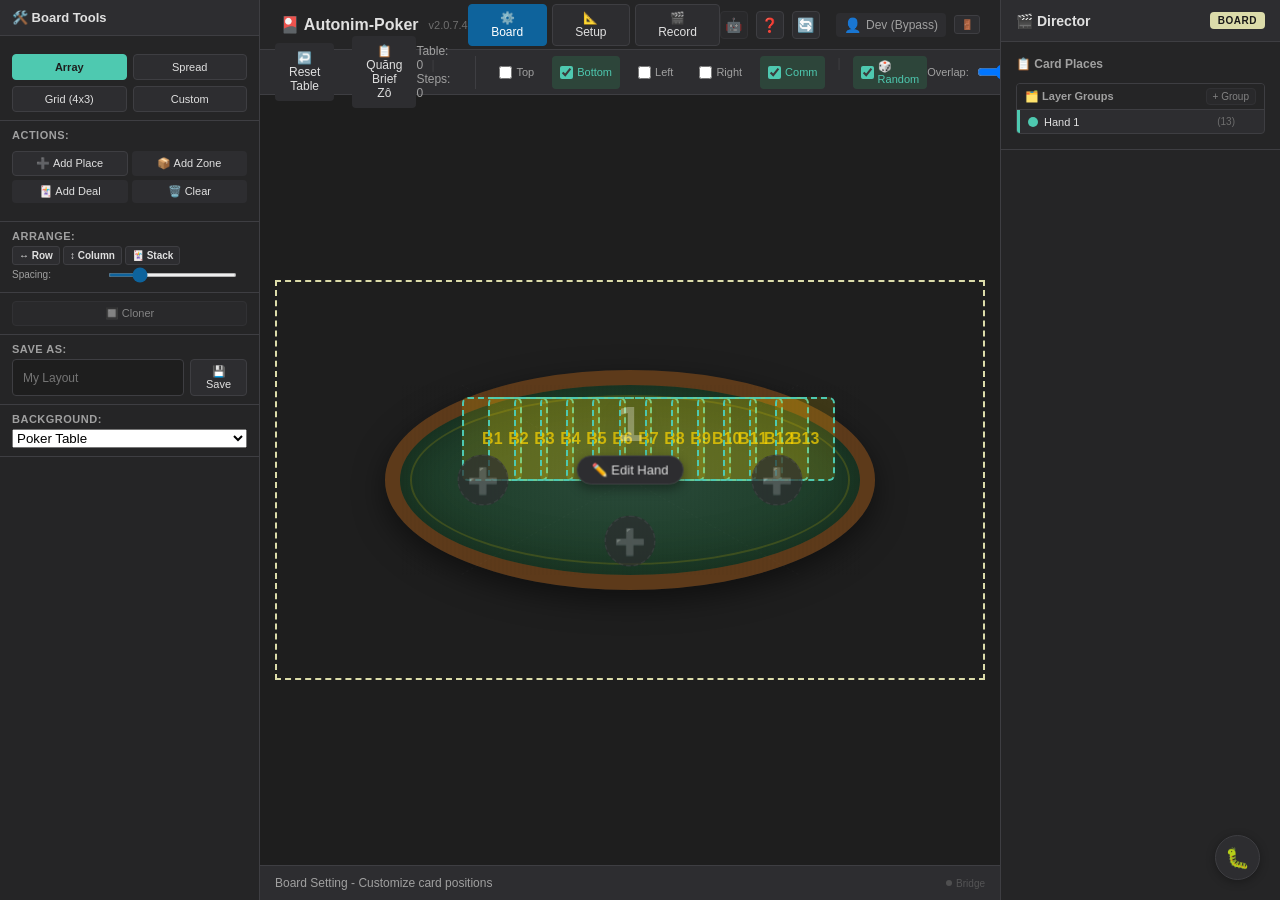
==== commit 4825fe47: "smth" ====
--- a/client/index.html
+++ b/client/index.html
@@ -1,999 +1,2026 @@
-<!DOCTYPE html>
-<html lang="en">
-
-<head>
-    <meta charset="UTF-8">
-    <meta name="viewport" content="width=device-width, initial-scale=1.0">
-    <title>Autonim-Poker - Director Tool</title>
-    <link rel="stylesheet" href="css/style.css">
-    <link rel="stylesheet" href="css/timeline.css">
-</head>
-
-<body>
-    <!-- Login Overlay (shown when not authenticated) -->
-    <div id="loginOverlay" class="login-overlay">
-        <div class="login-container">
-            <div class="login-logo">
-                <span class="login-icon">🎴</span>
-                <h1>Autonim-Poker</h1>
-                <p class="login-subtitle">Director Tool</p>
-            </div>
-            <form id="loginForm" class="login-form">
-                <div class="form-group">
-                    <label for="loginUsername">Username or Email</label>
-                    <input type="text" id="loginUsername" placeholder="Enter username or email" required
-                        autocomplete="username">
-                </div>
-                <div class="form-group">
-                    <label for="loginPassword">Password</label>
-                    <input type="password" id="loginPassword" placeholder="Enter password" required
-                        autocomplete="current-password">
-                </div>
-                <div id="loginError" class="login-error"></div>
-                <button type="submit" class="btn btn-primary btn-login">Sign In</button>
-            </form>
-        </div>
-    </div>
-
-    <div class="app-wrapper hidden">
-        <div class="app-container">
-            <!-- Left Panel: Card Tray -->
-            <aside id="cardTrayPanel" class="card-tray-panel">
-                <div class="tray-header">
-                    <h3>🎴 Card Tray</h3>
-                    <span class="card-count-badge" id="trayCardCount">52</span>
-                </div>
-
-                <!-- Assets Folder (for AE export) -->
-                <div class="tray-section assets-section">
-                    <label>📁 Assets:</label>
-                    <div class="assets-row">
-                        <button id="selectAssetsFolderBtn" class="btn btn-xs btn-secondary"
-                            title="Select Assets Folder">📂</button>
-                        <span id="assetsPathDisplay" class="assets-path-text">default deck</span>
-                    </div>
-                </div>
-
-                <!-- Deck Selection -->
-                <div class="tray-section">
-                    <label>Deck:</label>
-                    <div class="deck-selector">
-                        <select id="deckSelect">
-                            <option value="default">Default</option>
-                        </select>
-                        <button id="loadDeckBtn" class="btn btn-sm btn-primary">Load</button>
-                    </div>
-                </div>
-
-                <!-- Search Filter -->
-                <div class="tray-section">
-                    <input type="text" id="cardSearch" class="card-search"
-                        placeholder="🔍 Search cards... (e.g. ace, hearts)">
-                </div>
-
-                <!-- Quick Filters -->
-                <div class="tray-section suit-filters">
-                    <button class="suit-btn" data-suit="all" title="All">🎴</button>
-                    <button class="suit-btn" data-suit="spades" title="Spades">♠</button>
-                    <button class="suit-btn" data-suit="hearts" title="Hearts">♥</button>
-                    <button class="suit-btn" data-suit="diamonds" title="Diamonds">♦</button>
-                    <button class="suit-btn" data-suit="clubs" title="Clubs">♣</button>
-                </div>
-
-                <!-- Card List -->
-                <div id="cardTrayList" class="card-tray-list">
-                    <!-- Cards will be rendered here -->
-                    <div class="tray-loading">
-                        <p>Load a deck to see cards</p>
-                    </div>
-                </div>
-            </aside>
-
-            <!-- Left Panel: Board Tools (visible in board-setting phase, replaces card tray) -->
-            <aside id="boardToolsPanel" class="board-tools-panel">
-                <div class="tray-header">
-                    <h3>🛠️ Board Tools</h3>
-                </div>
-
-                <!-- Preset Selection -->
-                <div class="board-tools-section">
-                    <label for="presetSelect" style="display: none;">Preset:</label>
-                    <div class="preset-selector" style="display: none;">
-                        <select id="presetSelect">
-                            <option value="poker">Poker (4 Players)</option>
-                            <option value="pusoy">Pusoy 1P (3-5-5)</option>
-                            <option value="pusoy-2p">Pusoy 2P</option>
-                            <option value="pusoy-4p">Pusoy 4P</option>
-                            <option value="card-sorting">Card Sorting (4x3)</option>
-                            <option value="custom">Custom</option>
-                        </select>
-                        <button id="loadPresetBtn" class="btn btn-sm btn-primary">Load</button>
-                        <button id="deletePresetBtn" class="btn btn-sm btn-danger hidden"
-                            title="Delete saved layout">🗑️</button>
-                    </div>
-
-                    <!-- 3x2 Preset Buttons Grid -->
-                    <div class="preset-buttons-grid">
-                        <button class="preset-btn active" data-preset="poker">
-                            Poker (4P)
-                        </button>
-                        <button class="preset-btn" data-preset="pusoy">
-                            Sinh ra Hand 1
-                        </button>
-                        <button class="preset-btn" data-preset="pusoy-2p" style="display: none;">
-                            Pusoy (2P)
-                        </button>
-                        <button class="preset-btn" data-preset="pusoy-4p" style="display: none;">
-                            Pusoy (4P)
-                        </button>
-                        <button class="preset-btn" data-preset="card-sorting">
-                            Grid (4x3)
-                        </button>
-                        <button class="preset-btn" data-preset="custom">
-                            Custom
-                        </button>
-                    </div>
-                </div>
-
-                <!-- Grid Controls (card-sorting/custom) -->
-                <div class="board-tools-section grid-controls hidden" id="gridControls">
-                    <label>Grid Size:</label>
-                    <div class="grid-inputs">
-                        <input type="number" id="gridCols" value="4" min="1" max="8">
-                        <span>×</span>
-                        <input type="number" id="gridRows" value="3" min="1" max="6">
-                    </div>
-                    <button id="applyGridBtn" class="btn btn-sm btn-secondary">Apply</button>
-                </div>
-
-                <!-- Pusoy Controls -->
-                <div class="board-tools-section pusoy-controls hidden" id="pusoyControls">
-                    <label>Pusoy Settings:</label>
-                    <div class="slider-control">
-                        <span class="slider-label">Card Spacing:</span>
-                        <input type="range" id="pusoySpacing" min="80" max="250" value="150">
-                        <span class="slider-value" id="pusoySpacingValue">150</span>
-                    </div>
-                    <div class="slider-control">
-                        <span class="slider-label">Curvature:</span>
-                        <input type="range" id="pusoyCurvature" min="20" max="80" value="50">
-                        <span class="slider-value" id="pusoyCurvatureValue">50°</span>
-                    </div>
-                    <div class="slider-control">
-                        <span class="slider-label">Layer Gap:</span>
-                        <input type="range" id="pusoyLayerGap" min="15" max="60" value="30">
-                        <span class="slider-value" id="pusoyLayerGapValue">30</span>
-                    </div>
-                </div>
-
-                <!-- Add Pusoy Pack (visible for pusoy + custom presets) -->
-                <div class="board-tools-section hidden" id="addPusoyPackSection">
-                    <button id="addPusoyPackBtn" class="btn btn-sm btn-success btn-block">
-                        ➕ Add Pusoy Pack
-                    </button>
-                </div>
-
-                <!-- Card Sorting Spacing Controls -->
-                <div class="board-tools-section card-sorting-controls hidden" id="cardSortingControls">
-                    <label>📐 Grid Spacing:</label>
-                    <div class="slider-control">
-                        <span class="slider-label">H Spacing:</span>
-                        <input type="range" id="gridHSpacing" min="30" max="200" value="100">
-                        <span class="slider-value" id="gridHSpacingValue">100</span>
-                    </div>
-                    <div class="slider-control">
-                        <span class="slider-label">V Spacing:</span>
-                        <input type="range" id="gridVSpacing" min="30" max="200" value="120">
-                        <span class="slider-value" id="gridVSpacingValue">120</span>
-                    </div>
-                    <button id="gridResetDefaultBtn" class="btn btn-sm btn-secondary"
-                        title="Reset to default even grid">
-                        🔄 Reset Default
-                    </button>
-                </div>
-
-                <!-- Board Actions -->
-                <div class="board-tools-section">
-                    <label>Actions:</label>
-                    <div class="board-actions">
-                        <button id="addCardPlaceBtn" class="btn btn-sm btn-success">➕ Add Place</button>
-                        <button id="addCommunityZoneBtn" class="btn btn-sm btn-info"
-                            title="Add a multi-card community zone">📦 Add Zone</button>
-                        <button id="addDealingSlotBtn" class="btn btn-sm btn-warning"
-                            title="Add dealing card origin (max 1)">🃏 Add Deal</button>
-                        <button id="clearBoardBtn" class="btn btn-sm btn-danger">🗑️ Clear</button>
-                    </div>
-                </div>
-
-                <!-- Arrange & Stack Toolbar -->
-                <div class="board-tools-section align-toolbar" id="alignToolbar">
-                    <label>Arrange:</label>
-                    <div class="align-buttons">
-                        <button id="arrangeRowBtn" class="btn btn-xs"
-                            title="Arrange selected slots in a horizontal row with even spacing">↔ Row</button>
-                        <button id="arrangeColBtn" class="btn btn-xs"
-                            title="Arrange selected slots in a vertical column with even spacing">↕ Column</button>
-                        <button id="stackSlotsBtn" class="btn btn-xs" title="Stack slots with overlap">🃏 Stack</button>
-                    </div>
-                    <div class="slider-control">
-                        <span class="slider-label">Spacing:</span>
-                        <input type="range" id="arrangeSpacing" min="20" max="300" value="80">
-                        <span class="slider-value" id="arrangeSpacingValue">80</span>
-                    </div>
-                </div>
-
-                <!-- Cloner Tool -->
-                <div class="board-tools-section">
-                    <button id="clonerBtn" class="btn btn-sm btn-accent btn-block" disabled title="Select a slot first">🔲 Cloner</button>
-                </div>
-
-                <!-- Cloner Settings Panel (hidden by default) -->
-                <div class="board-tools-section cloner-panel hidden" id="clonerPanel">
-                    <label>Cloner Settings:</label>
-                    <div class="slider-control">
-                        <span class="slider-label">Mode:</span>
-                        <select id="clonerMode" class="cloner-mode-select">
-                            <option value="linear-h">Linear H</option>
-                            <option value="linear-v">Linear V</option>
-                            <option value="arc">Arc</option>
-                        </select>
-                    </div>
-                    <div class="slider-control">
-                        <span class="slider-label">Count:</span>
-                        <input type="range" id="clonerCount" min="2" max="20" value="5">
-                        <span class="slider-value" id="clonerCountValue">5</span>
-                    </div>
-                    <div class="slider-control">
-                        <span class="slider-label">Spacing:</span>
-                        <input type="range" id="clonerSpacing" min="30" max="300" value="80">
-                        <span class="slider-value" id="clonerSpacingValue">80</span>
-                    </div>
-                    <div class="slider-control">
-                        <span class="slider-label">Rotation:</span>
-                        <input type="range" id="clonerRotation" min="-180" max="180" value="0">
-                        <span class="slider-value" id="clonerRotationValue">0°</span>
-                    </div>
-                    <div id="clonerArcControls" class="hidden">
-                        <div class="slider-control">
-                            <span class="slider-label">Radius:</span>
-                            <input type="range" id="clonerArcRadius" min="100" max="500" value="200">
-                            <span class="slider-value" id="clonerArcRadiusValue">200</span>
-                        </div>
-                        <div class="slider-control">
-                            <span class="slider-label">Spread:</span>
-                            <input type="range" id="clonerArcSpread" min="30" max="360" value="90">
-                            <span class="slider-value" id="clonerArcSpreadValue">90°</span>
-                        </div>
-                    </div>
-                    <div class="cloner-actions">
-                        <button id="clonerApplyBtn" class="btn btn-sm btn-success">✓ Apply</button>
-                        <button id="clonerCancelBtn" class="btn btn-sm btn-danger">✕ Cancel</button>
-                    </div>
-                </div>
-
-                <!-- Save Preset -->
-                <div class="board-tools-section">
-                    <label for="presetName">Save As:</label>
-                    <div class="save-preset-group">
-                        <input type="text" id="presetName" placeholder="My Layout">
-                        <button id="savePresetBtn" class="btn btn-sm btn-secondary">💾 Save</button>
-                    </div>
-                </div>
-
-                <!-- Background Type -->
-                <div class="board-tools-section">
-                    <label>Background:</label>
-                    <div class="bg-selector">
-                        <select id="bgTypeSelect">
-                            <option value="poker">Poker Table</option>
-                            <option value="solid">Solid Color</option>
-                            <option value="image">Custom Image</option>
-                        </select>
-                    </div>
-                    <!-- Image Background Controls (shown when 'image' selected) -->
-                    <div class="bg-image-controls hidden" id="bgImageControls">
-                        <div class="bg-image-actions">
-                            <button id="bgImageBrowseBtn" class="btn btn-sm btn-secondary">📷 Browse</button>
-                            <button id="bgImageRemoveBtn" class="btn btn-sm btn-danger hidden">🗑️ Remove</button>
-                            <input type="file" id="bgImageFileInput" accept="image/*" style="display:none">
-                        </div>
-                        <div id="bgImagePreview" class="bg-image-preview hidden">
-                            <img id="bgImageThumb" alt="Background preview">
-                        </div>
-                    </div>
-                </div>
-            </aside>
-
-            <!-- Center: Main Content -->
-            <main class="main-content">
-                <!-- Header -->
-                <header class="header">
-                    <div class="header-left">
-                        <h1 class="logo">🎴 Autonim-Poker</h1>
-                        <span class="version" id="pluginVersion">v2.0.6.6</span>
-                    </div>
-                    <div class="header-center">
-                        <div class="phase-indicator">
-                            <button id="boardSettingBtn" class="phase-btn">⚙️ Board</button>
-                            <button id="setupPhaseBtn" class="phase-btn active">📐 Setup</button>
-                            <button id="recordPhaseBtn" class="phase-btn">🎬 Record</button>
-                        </div>
-                    </div>
-                    <div class="header-right">
-                        <!-- AI Button -->
-                        <button id="aiPhaseBtn" class="btn-ai" disabled title="Load a deck first">🤖</button>
-                        <!-- Help Button -->
-                        <button id="btn-help" class="btn-help" title="Tutorial Videos">❓</button>
-                        <!-- Update Button -->
-                        <button id="btn-check-update" class="btn-update" title="Check for Updates">
-                            🔄
-                        </button>
-                        <span id="update-status" class="update-status"></span>
-                        <!-- User Info -->
-                        <span class="user-badge" id="userBadge">
-                            <span class="user-icon">👤</span>
-                            <span id="currentUserDisplay">—</span>
-                        </span>
-                        <button id="logoutBtn" class="btn btn-xs btn-secondary" title="Sign Out">🚪</button>
-                    </div>
-                </header>
-
-                <!-- Controls Bar -->
-                <div class="controls-bar">
-                    <div class="controls-left">
-                        <button id="resetTableBtn" class="btn btn-danger" title="Return all cards to tray">
-                            ↩️ Reset Table
-                        </button>
-                        <button id="quangBriefBtn" class="btn btn-primary" title="Quăng Brief Zô" style="margin-left: 8px;">
-                            📋 Quăng Brief Zô
-                        </button>
-                    </div>
-                    <div class="controls-center">
-                        <div class="info-panel">
-                            <span id="tableCardCount">Table: 0</span>
-                            <span class="separator">|</span>
-                            <span id="stepCount">Steps: 0</span>
-                        </div>
-                        <!-- Per-zone flip toggles (for Poker layout) -->
-                        <div class="zone-flip-controls" id="pokerFlipControls">
-                            <label class="flip-toggle" title="Flip cards face-up for Player 1">
-                                <input type="checkbox" id="flipTop" data-zone="top"> Top
-                            </label>
-                            <label class="flip-toggle" title="Flip cards face-up for Player 3 (Main)">
-                                <input type="checkbox" id="flipBottom" data-zone="bottom" checked> Bottom
-                            </label>
-                            <label class="flip-toggle" title="Flip cards face-up for Player 4">
-                                <input type="checkbox" id="flipLeft" data-zone="left"> Left
-                            </label>
-                            <label class="flip-toggle" title="Flip cards face-up for Player 2">
-                                <input type="checkbox" id="flipRight" data-zone="right"> Right
-                            </label>
-                            <label class="flip-toggle" title="Flip cards face-up for Community">
-                                <input type="checkbox" id="flipCommunity" data-zone="community" checked> Comm
-                            </label>
-                            <span class="controls-separator">|</span>
-                            <label class="flip-toggle" title="Random rotation for community cards">
-                                <input type="checkbox" id="communityRandomRotation" checked> 🎲 Random
-                            </label>
-                        </div>
-                        <!-- Grid flip controls (for Grid layout) -->
-                        <div class="grid-flip-controls hidden" id="gridFlipControls">
-                            <button id="flipAllFaceUp" class="btn btn-xs" title="All cards face up">
-                                🔼 Face Up
-                            </button>
-                            <button id="flipAllFaceDown" class="btn btn-xs" title="All cards face down">
-                                🔽 Face Down
-                            </button>
-                            <label class="flip-toggle" title="Default flip state for new cards">
-                                <input type="checkbox" id="gridDefaultFaceUp"> Default: Up
-                            </label>
-                        </div>
-                    </div>
-                    <div class="controls-right">
-                        <!-- Card Overlap Adjustment -->
-                        <div class="overlap-control">
-                            <label>Overlap:</label>
-                            <input type="range" id="overlapSlider" min="15" max="50" value="25">
-                            <span id="overlapValue">25px</span>
-                        </div>
-                    </div>
-                </div>
-
-                <!-- Game Container with Player Zones -->
-                <div class="game-container-wrapper">
-                    <div id="gameContainer" class="game-container">
-                        <!-- Recording Indicator (visible in Record mode) -->
-                        <div class="recording-indicator hidden" id="recordingIndicator">
-                            <span class="rec-dot"></span>
-                            <span class="rec-text">REC</span>
-                        </div>
-
-                        <!-- Player Zone: Top -->
-                        <div id="zoneTop" class="player-zone zone-top" data-zone="top" data-rotation="0">
-                            <div class="zone-label">Player 1 (Top)</div>
-                            <div class="zone-cards"></div>
-                        </div>
-
-                        <!-- Player Zone: Left -->
-                        <div id="zoneLeft" class="player-zone zone-left" data-zone="left" data-rotation="90">
-                            <div class="zone-label">Player 4 (Left)</div>
-                            <div class="zone-cards"></div>
-                        </div>
-
-                        <!-- Poker Table (Center) -->
-                        <div id="pokerTable" class="poker-table">
-                            <div class="table-felt"></div>
-
-
-                            <!-- Quadrants Overlay Watermark -->
-                            <svg id="tableQuadrantsOverlay" class="table-quadrants-svg" viewBox="0 0 1280 720">
-                                <line class="quadrant-line" x1="0" y1="0" x2="1280" y2="720" />
-                                <line class="quadrant-line" x1="0" y1="720" x2="1280" y2="0" />
-                            </svg>
-                            
-                            <div class="table-border-ring"></div>
-
-                            <!-- Community Cards Area (center of table) -->
-                            <div id="communityZone" class="community-zone" data-zone="community" data-rotation="0">
-                                <div class="zone-label">Community Cards</div>
-                                <div class="zone-cards"></div>
-                            </div>
-
-                            <!-- Free Card Area (for dragging) -->
-                            <div id="cardArea" class="card-area">
-                                <!-- Dynamic cards inserted here -->
-                            </div>
-
-                            <!-- Instructions Overlay -->
-                            <div class="table-instructions" id="tableInstructions">
-                                <div class="instruction-content">
-                                    <p>🎴 <strong>Drag cards</strong> from the Card Tray</p>
-                                    <p>📍 Drop on <strong>Player Zones</strong> or table</p>
-                                    <p>🔄 Click card to <strong>flip</strong> face up/down</p>
-                                </div>
-                            </div>
-                        </div>
-
-                        <!-- Player Zone: Right -->
-                        <div id="zoneRight" class="player-zone zone-right" data-zone="right" data-rotation="-90">
-                            <div class="zone-label">Player 2 (Right)</div>
-                            <div class="zone-cards"></div>
-                        </div>
-
-                        <!-- Player Zone: Bottom -->
-                        <div id="zoneBottom" class="player-zone zone-bottom" data-zone="bottom" data-rotation="0">
-                            <div class="zone-label">Player 3 (Bottom)</div>
-                            <div class="zone-cards"></div>
-                        </div>
-
-                        <!-- Auto-Step Popup -->
-                        <div id="autoStepPopup" class="auto-step-popup hidden">
-                            <div class="popup-content">
-                                <span class="popup-icon">📝</span>
-                                <span class="popup-text">New Step?</span>
-                                <div class="popup-actions">
-                                    <button id="autoStepYes" class="btn btn-sm btn-success">✓ Yes</button>
-                                    <button id="autoStepNo" class="btn btn-sm btn-danger">✗ No</button>
-                                </div>
-                            </div>
-                        </div>
-
-                        <!-- Card Context Menu moved to body level to escape 3D stacking context -->
-
-                        <!-- Slot Fill Context Menu -->
-                        <div id="slotContextMenu" class="slot-context-menu hidden">
-                            <button id="slotFillAutoBtn" class="ctx-btn">🎲 Auto Fill</button>
-                            <button id="slotFillManualBtn" class="ctx-btn">✏️ Manual Fill</button>
-                        </div>
-
-                        <!-- Manual Fill Input Overlay -->
-                        <div id="manualFillOverlay" class="manual-fill-overlay hidden">
-                            <div class="manual-fill-panel">
-                                <div class="manual-fill-header">
-                                    <span class="manual-fill-title">Fill Slots Manually</span>
-                                    <span id="manualFillSlotCount" class="manual-fill-count"></span>
-                                </div>
-                                <input type="text" id="manualFillInput" class="manual-fill-input"
-                                    placeholder="VD: Ab 10r Ac 2t Job Jor" autocomplete="off" spellcheck="false">
-                                <div class="manual-fill-hint">
-                                    <b>VN:</b> r=rô ♦ c=cơ ♥ b=bích ♠ t/n=tép ♣ &nbsp;|&nbsp;
-                                    <b>EN:</b> d=♦ h=♥ s=♠ cl=♣ &nbsp;|&nbsp;
-                                    <b>Joker:</b> Job=đen, Jor=đỏ
-                                </div>
-                                <div id="manualFillError" class="manual-fill-error hidden"></div>
-                                <div class="manual-fill-actions">
-                                    <button id="manualFillConfirm" class="btn btn-sm btn-success">Fill</button>
-                                    <button id="manualFillCancel" class="btn btn-sm btn-danger">Cancel</button>
-                                </div>
-                            </div>
-                        </div>
-                    </div>
-                </div>
-
-                <!-- Footer / Status -->
-                <footer class="footer">
-                    <div class="status-bar" id="statusMessage">
-                        Ready - Load a deck and drag cards to the table
-                    </div>
-                    <div id="bridgeIndicator" class="bridge-indicator" title="Claude Bridge: offline">
-                        <span class="bridge-dot"></span>
-                        <span class="bridge-label">Bridge</span>
-                    </div>
-                </footer>
-            </main>
-
-            <!-- Right Panel: Director Controls -->
-            <aside id="directorPanel" class="director-panel">
-                <div class="director-header">
-                    <h2>🎬 Director</h2>
-                    <span class="mode-badge" id="modeBadge">SETUP</span>
-                </div>
-
-                <!-- Scrollable content area -->
-                <div class="director-content">
-                    <!-- Board Layout Info (visible in setup/record phase) -->
-                    <div class="director-section board-layout-info" id="boardLayoutInfo">
-                        <h3>📐 Board Layout</h3>
-                        <div class="layout-info-display">
-                            <span class="layout-name" id="currentLayoutName">Poker (4 Players)</span>
-                        </div>
-                        <!-- Only visible in Setup mode, hidden in Record mode -->
-                        <button id="editLayoutBtn" class="btn btn-sm btn-secondary btn-block edit-layout-btn">
-                            ⚙️ Edit Layout
-                        </button>
-                    </div>
-
-                    <!-- Board Setting Section (visible in board-setting phase) -->
-                    <div class="director-section board-setting-controls" id="boardSettingSection">
-                        <h3>📋 Card Places</h3>
-
-                        <!-- Card Places List -->
-                        <div class="card-places-list" id="cardPlacesList">
-                            <div class="list-header">Card Places (0)</div>
-                            <!-- Card places will be rendered here -->
-                        </div>
-
-                        <!-- Slot Group Panel (replaces card places list when groups exist) -->
-                        <div class="slot-group-panel hidden" id="slotGroupPanel">
-                            <div class="group-panel-header">
-                                <span>🗂️ Layer Groups</span>
-                                <button id="createGroupBtn" class="btn btn-sm btn-accent" disabled
-                                    title="Select 2+ slots to create group">+ Group</button>
-                            </div>
-                            <div class="group-list" id="groupList"></div>
-                        </div>
-
-                        <!-- Community Zone Settings (shown when CZ marker selected) -->
-                        <div class="cz-settings-panel hidden" id="czSettingsPanel">
-                            <h4>📦 Zone Settings</h4>
-                            <div class="cz-setting-name" id="czSettingName">CZ 1</div>
-
-                            <div class="cz-setting-group">
-                                <label>Mode:</label>
-                                <div class="cz-mode-selector">
-                                    <button class="cz-mode-option active" data-mode="row">📏 Row</button>
-                                    <button class="cz-mode-option" data-mode="pile">🎲 Pile</button>
-                                    <button class="cz-mode-option" data-mode="stack">📚 Stack</button>
-                                </div>
-                            </div>
-
-                            <div class="cz-setting-group">
-                                <label>Width: <span id="czWidthValue">300</span></label>
-                                <input type="range" id="czWidthSlider" min="100" max="800" value="300">
-                            </div>
-
-                            <div class="cz-setting-group">
-                                <label>Height: <span id="czHeightValue">120</span></label>
-                                <input type="range" id="czHeightSlider" min="60" max="500" value="120">
-                            </div>
-                        </div>
-                    </div>
-
-                    <!-- Step Info (compact single line) -->
-                    <div class="director-section step-info-section" id="stepControlsSection">
-                        <div class="step-info-compact">
-                            <span class="step-info-label">Step Info:</span>
-                            <span class="step-info-values">
-                                Current: <strong id="currentStepNum">00</strong> | Total: <strong
-                                    id="totalSteps">0</strong>
-                            </span>
-                        </div>
-                    </div>
-
-                    <!-- Grouping Mode Controls (Record phase only) -->
-                    <div class="director-section grouping-section hidden" id="groupingSection">
-                        <h3>🎯 Grouping Mode</h3>
-                        <div class="grouping-controls">
-                            <label class="toggle-switch-label">
-                                <input type="checkbox" id="groupingModeToggle">
-                                <span class="toggle-text">Enable Grouping</span>
-                                <span class="group-count" id="groupCount"></span>
-                            </label>
-                            <div class="auto-record-row">
-                                <label class="toggle-switch-label">
-                                    <input type="checkbox" id="autoRecordToggle">
-                                    <span class="toggle-text">Auto Record</span>
-                                </label>
-                                <div class="countdown-slider" id="countdownSlider">
-                                    <input type="range" id="autoRecordDelay" min="1" max="10" value="3">
-                                    <span id="autoRecordDelayValue">3s</span>
-                                </div>
-                            </div>
-                            <div class="countdown-display hidden" id="countdownDisplay">
-                                <div class="countdown-progress">
-                                    <span class="countdown-text">Saving in: <strong
-                                            id="countdownTimer">3</strong>s</span>
-                                    <div class="countdown-bar">
-                                        <div class="countdown-bar-fill" id="countdownBarFill"></div>
-                                    </div>
-                                </div>
-                                <button class="btn btn-xs btn-danger" id="cancelCountdownBtn">✕ Cancel</button>
-                            </div>
-                        </div>
-                    </div>
-
-                    <!-- Group Order Strip (visible in Record when groups exist) -->
-                    <div class="director-section group-order-section hidden" id="groupOrderSection">
-                        <h3>🗂️ Group Order</h3>
-                        <div class="group-order-strip" id="groupOrderStrip">
-                            <!-- Group chips rendered by JS -->
-                        </div>
-                        <div class="group-order-hint">Drag chips to reorder layers for this step</div>
-                    </div>
-
-                    <!-- Selected Card Properties (hidden in Board Phase) -->
-                    <div class="director-section card-properties-section" id="cardPropertiesSection">
-                        <div class="section-header-row">
-                            <h3>Card Properties</h3>
-                            <label class="mini-toggle" title="Show Flip/Slam popup on card">
-                                <input type="checkbox" id="showContextMenuToggle" checked>
-                                <span>Popup</span>
-                            </label>
-                        </div>
-                        <div id="noCardSelected" class="no-selection">
-                            Click a card to select
-                        </div>
-                        <div id="cardProperties" class="card-properties hidden">
-                            <div class="selected-card-info">
-                                <div id="selectedCardThumb" class="card-thumb"></div>
-                                <span>Selected: <strong id="selectedCardName">-</strong></span>
-                            </div>
-                            <div class="card-state-info">
-                                <span>Face: <strong id="cardFaceState">Down</strong></span>
-                            </div>
-                            <div class="checkbox-group">
-                                <label class="checkbox-label">
-                                    <input type="checkbox" id="flipCardCheck">
-                                    <span>🔄 Flip (animation)</span>
-                                </label>
-                            </div>
-                            <div class="checkbox-group">
-                                <label class="checkbox-label">
-                                    <input type="checkbox" id="slamEffectCheck">
-                                    <span>💥 Slam Effect</span>
-                                </label>
-                            </div>
-                            <div class="checkbox-group">
-                                <label class="checkbox-label">
-                                    <input type="checkbox" id="spinEffectCheck">
-                                    <span>🌀 Spin Effect</span>
-                                </label>
-                            </div>
-                            <div class="position-info">
-                                <span>X: <strong id="cardPosX">0</strong></span>
-                                <span>Y: <strong id="cardPosY">0</strong></span>
-                                <span>Rot: <strong id="cardRot">0°</strong></span>
-                            </div>
-                        </div>
-                    </div>
-
-                    <!-- AI Layout Generator Section -->
-                    <div class="director-section ai-section hidden" id="aiSection">
-                        <h3>🤖 AI Layout Generator</h3>
-                        <div class="ai-mode-toggle">
-                            <label class="ai-mode-label">
-                                <input type="radio" name="aiMode" value="setup" checked>
-                                <span>📐 Setup Only</span>
-                            </label>
-                            <label class="ai-mode-label">
-                                <input type="radio" name="aiMode" value="scenario">
-                                <span>🎬 Full Scenario</span>
-                            </label>
-                        </div>
-                        <div class="ai-brief-group">
-                            <label for="aiBriefInput">Describe your layout:</label>
-                            <textarea id="aiBriefInput" class="ai-brief-input" rows="3"
-                                placeholder="E.g. Texas Hold'em, 4 players, deal 2 cards each face down, 5 community cards face up"></textarea>
-                        </div>
-                        <!-- Reference attachments -->
-                        <div class="ai-attachments">
-                            <div class="ai-attach-buttons">
-                                <label class="ai-attach-btn" title="Attach reference image(s)">
-                                    📷 Ref Image
-                                    <input type="file" id="aiRefImageInput" accept="image/*" multiple
-                                        style="display:none">
-                                </label>
-                                <label class="ai-attach-btn" title="Attach reference video">
-                                    🎬 Ref Video
-                                    <input type="file" id="aiRefVideoInput" accept="video/*" style="display:none">
-                                </label>
-                            </div>
-                            <div id="aiAttachPreview" class="ai-attach-preview hidden"></div>
-                        </div>
-                        <div class="ai-preset-group">
-                            <label for="aiPresetSelect">Target Layout:</label>
-                            <select id="aiPresetSelect" class="ai-preset-select">
-                                <option value="current">Current Layout</option>
-                                <option value="poker">Poker (4 Players)</option>
-                                <option value="pusoy">Pusoy 1P (3-5-5)</option>
-                                <option value="pusoy-2p">Pusoy 2P</option>
-                                <option value="pusoy-4p">Pusoy 4P</option>
-                                <option value="card-sorting">Card Sorting</option>
-                            </select>
-                        </div>
-                        <button id="aiGenerateBtn" class="btn btn-primary btn-block ai-generate-btn">🚀 Generate
-                            Layout</button>
-                        <div id="aiStatus" class="ai-status hidden"></div>
-                        <div id="aiError" class="ai-error hidden"></div>
-                        <div class="ai-examples">
-                            <span class="ai-examples-label">Examples:</span>
-                            <button class="ai-example-btn"
-                                data-brief="Texas Hold'em, 4 players, 2 cards each face down, 5 community cards face up">Hold'em</button>
-                            <button class="ai-example-btn"
-                                data-brief="Poker showdown: Player 3 has Royal Flush (ace_spades, king_spades, queen_spades, jack_spades, 10_spades), other players have random cards face down">Showdown</button>
-                            <button class="ai-example-btn"
-                                data-brief="Deal 13 cards to each of 4 players, all face down">Full Deal</button>
-                        </div>
-                    </div>
-                </div><!-- End director-content -->
-
-                <!-- AE Settings & Export (sticky footer) -->
-                <div class="director-footer">
-                    <div class="director-section ae-settings">
-                        <h3>🎬 AE Settings</h3>
-                        <div class="setting-row" id="dealingCardRow">
-                            <label class="checkbox-label">
-                                <input type="checkbox" id="dealingCardToggle">
-                                <span>🃏 Dealing Card</span>
-                            </label>
-                        </div>
-                        <div class="setting-row hidden" id="dealSpeedRow">
-                            <label>Deal Speed:</label>
-                            <input type="range" id="dealSpeedSlider" min="1" max="5" step="1" value="3">
-                            <span id="dealSpeedValue">3f/card</span>
-                            <span class="deal-time-estimate" id="dealTimeEstimate"></span>
-                        </div>
-                        <div class="setting-row">
-                            <label>Step Blending:</label>
-                            <input type="range" id="stepBlendingSlider" min="0" max="50" step="10" value="0">
-                            <span id="stepBlendingValue">0%</span>
-                        </div>
-                    </div>
-
-                    <div class="director-section export-section">
-                        <div class="export-row">
-                            <button id="saveProjectBtn" class="btn btn-secondary btn-sm" title="Save Project">
-                                💾 Save
-                            </button>
-                            <button id="loadProjectBtn" class="btn btn-secondary btn-sm" title="Load Project">
-                                📂 Load
-                            </button>
-                            <input type="file" id="loadProjectInput" accept=".json" style="display: none;">
-                        </div>
-                        <button id="exportToAEBtn" class="btn btn-primary btn-large">
-                            🚀 Send to AE
-                        </button>
-                    </div>
-                </div>
-            </aside>
-        </div>
-
-        <!-- Timeline Bar (full width at bottom) -->
-        <div class="timeline-bar" id="timelineBar">
-            <div class="timeline-header">
-                <h3>🎬 Timeline</h3>
-                <div class="timeline-controls">
-                    <!-- Add Step button -->
-                    <button id="addStepBtn" class="btn btn-sm btn-success" title="Add new step">
-                        ➕ Add Step
-                    </button>
-                    <div class="speed-control">
-                        <label>Speed:</label>
-                        <input type="range" id="stepSpeedSlider" min="0.5" max="4" step="0.5" value="1">
-                        <span id="stepSpeedValue">1x</span>
-                    </div>
-                    <!-- Old replay controls hidden -->
-                    <button id="replayBtn" class="btn btn-sm btn-secondary hidden" disabled>
-                        ▶️ Replay
-                    </button>
-                    <div class="replay-controls hidden" id="replayControls">
-                        <span id="replayProgress">Step 0/0</span>
-                        <button id="stopReplayBtn" class="btn btn-sm btn-danger">⏹️</button>
-                    </div>
-                </div>
-            </div>
-            <div id="timelinePreview" class="timeline-preview">
-                <!-- Steps will be rendered here -->
-            </div>
-        </div>
-    </div>
-
-    <!-- Brief Input Modal -->
-    <div id="briefModal" class="modal hidden">
-        <div class="modal-overlay" id="closeBriefOverlay"></div>
-        <div class="modal-content" style="width: 500px; max-width: 90vw;">
-            <div style="display: flex; justify-content: space-between; align-items: center; margin-bottom: 15px;">
-                <h3 style="margin: 0; display: flex; align-items: center; gap: 8px;">📋 Quăng Brief Zô</h3>
-                <button id="closeBriefModalBtn" style="background:none; border:none; color:var(--text-secondary); cursor:pointer; font-size:16px; padding: 0;">✖</button>
-            </div>
-            
-            <p style="margin-top: 0; font-size: 13px; color: var(--text-secondary);">Dán nội dung Brief vào đây:</p>
-            <textarea id="briefInput" placeholder="VD: \nPlayer 1: 3 Bích, 5 Cơ...\nPlayer 2: Át Rô..." 
-                style="width: 100%; height: 120px; background: var(--bg-primary); color: var(--text-primary); border: 1px solid var(--border-color); border-radius: 4px; padding: 8px; font-family: inherit; resize: vertical; margin-bottom: 15px;"></textarea>
-            
-            <p style="margin-top: 0; font-size: 13px; color: var(--text-secondary);">Thứ tự bài (Output dự kiến):</p>
-            <div id="briefOutputPreview" 
-                style="width: 100%; height: 80px; background: var(--bg-primary); border: 1px dashed var(--border-light); border-radius: 4px; padding: 8px; overflow-y: auto; font-size: 12px; color: var(--accent-green); margin-bottom: 15px;">
-                (Chưa có dữ liệu)
-            </div>
-
-            <div class="modal-actions" style="justify-content: flex-end;">
-                <button id="cancelBriefBtn" class="btn btn-secondary">Đóng</button>
-                <button id="applyBriefBtn" class="btn btn-primary">Xếp Bài Lên Bàn (Apply)</button>
-            </div>
-        </div>
-    </div>
-
-    <!-- Warning Modal -->
-    <div id="warningModal" class="modal hidden">
-        <div class="modal-overlay"></div>
-        <div class="modal-content">
-            <h3>⚠️ Warning</h3>
-            <p id="warningMessage">Editing this step will delete all subsequent steps. Continue?</p>
-            <div class="modal-actions">
-                <button id="cancelWarningBtn" class="btn btn-secondary">Cancel</button>
-                <button id="confirmWarningBtn" class="btn btn-danger">Confirm</button>
-            </div>
-        </div>
-    </div>
-
-    <!-- Help / Tutorial Modal -->
-    <div id="helpModal" class="help-modal hidden">
-        <div class="help-modal-overlay"></div>
-        <div class="help-modal-content">
-            <div class="help-modal-header">
-                <h2>📖 Tutorial Videos</h2>
-                <button id="closeHelpBtn" class="help-modal-close" title="Close">✕</button>
-            </div>
-            <div class="help-video-grid">
-                <!-- Video 1: Overview -->
-                <div class="help-video-card" data-url="https://youtu.be/070uwwLAZsI">
-                    <div class="help-video-title">1 — Overview &amp; Board Setting Phase</div>
-                    <div class="help-video-wrapper">
-                        <div class="help-video-thumbnail">
-                            <img src="https://img.youtube.com/vi/070uwwLAZsI/hqdefault.jpg" alt="Overview">
-                            <div class="play-btn">▶</div>
-                        </div>
-                    </div>
-                </div>
-                <!-- Video 2: Setup Phase -->
-                <div class="help-video-card" data-url="https://youtu.be/qP6TD4HO81Y">
-                    <div class="help-video-title">2 — Setup Phase</div>
-                    <div class="help-video-wrapper">
-                        <div class="help-video-thumbnail">
-                            <img src="https://img.youtube.com/vi/qP6TD4HO81Y/hqdefault.jpg" alt="Setup Phase">
-                            <div class="play-btn">▶</div>
-                        </div>
-                    </div>
-                </div>
-                <!-- Video 3: Record Phase -->
-                <div class="help-video-card" data-url="https://youtu.be/8Zd9rhoWwlk">
-                    <div class="help-video-title">3 — Record Phase</div>
-                    <div class="help-video-wrapper">
-                        <div class="help-video-thumbnail">
-                            <img src="https://img.youtube.com/vi/8Zd9rhoWwlk/hqdefault.jpg" alt="Record Phase">
-                            <div class="play-btn">▶</div>
-                        </div>
-                    </div>
-                </div>
-                <!-- Video 4: AI (Coming Soon) -->
-                <div class="help-video-card coming-soon">
-                    <div class="help-video-title">
-                        4 — AI
-                        <span class="coming-soon-badge">Coming Soon</span>
-                    </div>
-                    <div class="help-video-wrapper">
-                        <div class="help-video-placeholder ai-placeholder">
-                            <span class="placeholder-icon">🤖</span>
-                            <span>AI features coming soon</span>
-                        </div>
-                    </div>
-                </div>
-            </div>
-
-        </div>
-    </div>
-
-
-
-    <!-- Debug Overlay -->
-    <div id="debugOverlay" class="debug-overlay hidden">
-        <div class="debug-header">
-            <h4>🔍 Debug Log</h4>
-            <div class="debug-actions">
-                <button id="copyDebugBtn" class="btn btn-sm btn-primary">📋 Copy</button>
-                <button id="clearDebugBtn" class="btn btn-sm btn-secondary">🗑️ Clear</button>
-                <button id="closeDebugBtn" class="btn btn-sm btn-danger">✕</button>
-            </div>
-        </div>
-        <pre id="debugContent"></pre>
-    </div>
-    <button id="toggleDebugBtn" class="debug-toggle-btn">🐛</button>
-
-    <!-- Hidden inputs -->
-    <input type="file" id="folderInput" webkitdirectory directory multiple style="display: none;">
-
-
-    <!-- Load CSInterface library -->
-    <script src="../lib/CSInterface.js"></script>
-
-    <!-- Load Timeline Modules (in dependency order) -->
-    <script src="js/utils/event_emitter.js"></script>
-    <script src="js/modules/timeline_manager.js"></script>
-    <script src="js/modules/step_property_manager.js"></script>
-    <script src="js/modules/snapshot_manager.js"></script>
-    <script src="js/modules/playback_controller.js"></script>
-    <script src="js/modules/timeline_ui.js"></script>
-    <script src="js/modules/slot_group_manager.js"></script>
-    <script src="js/modules/index.js"></script>
-
-    <!-- Load Auth & OTA Modules (before main.js) -->
-    <script src="js/modules/auth.js"></script>
-    <script src="js/modules/card_name_resolver.js"></script>
-    <script src="js/modules/script_loader.js"></script>
-    <script src="js/modules/asset_manager.js"></script>
-    <script src="js/modules/updater.js"></script>
-    <!-- Load Board Tools Module -->
-    <script src="js/modules/board_tools.js"></script>
-    <!-- Transform Indicator -->
-    <script src="js/modules/transform_indicator.js"></script>
-    <!-- Claude Bridge Server -->
-    <script src="js/modules/bridge-server.js"></script>
-
-    <!-- Load main application logic -->
-    <script src="js/main.js"></script>
-
-    <!-- Card Context Menu — at body level to escape 3D stacking context of game container -->
-    <div id="cardContextMenu" class="card-context-menu hidden">
-        <div class="ctx-drag-handle" title="Drag to move. Double-click to reset position.">⠿</div>
-        <button id="ctxFlipBtn" class="ctx-btn" title="Flip Animation (with movement)">
-            🔄 Flip
-        </button>
-        <button id="ctxFlipAniBtn" class="ctx-btn" title="Flip as Step (record flip action)">
-            🎬 Flip.Ani
-        </button>
-        <button id="ctxSlamBtn" class="ctx-btn" title="Slam Effect">
-            💥 Slam
-        </button>
-        <button id="ctxSpinBtn" class="ctx-btn" title="Spin Effect (X rotation)">
-            🌀 Spin
-        </button>
-        <!-- Group Actions (visible when grouping mode is active) -->
-        <div id="ctxGroupDivider" class="ctx-divider hidden"></div>
-        <button id="ctxFlipAllBtn" class="ctx-btn ctx-group-btn hidden"
-            title="Flip All Grouped Cards">
-            🔄 Flip All
-        </button>
-        <button id="ctxSlamAllBtn" class="ctx-btn ctx-group-btn hidden"
-            title="Slam All Grouped Cards">
-            💥 Slam All
-        </button>
-        <button id="ctxSpinAllBtn" class="ctx-btn ctx-group-btn hidden"
-            title="Spin All Grouped Cards">
-            🌀 Spin All
-        </button>
-        <button class="ctx-reset-btn hidden" title="Reset to auto-position">✕</button>
-    </div>
-</body>
-
-</html>+<!DOCTYPE html>+
+<html lang="en">+
++
+<head>+
+    <meta charset="UTF-8">+
+    <meta name="viewport" content="width=device-width, initial-scale=1.0">+
+    <title>Autonim-Poker - Director Tool</title>+
+    <link rel="stylesheet" href="css/style.css?v=1522">+
+    <link rel="stylesheet" href="css/timeline.css">+
+</head>+
++
+<body>+
+    <!-- Login Overlay (shown when not authenticated) -->+
+    <div id="loginOverlay" class="login-overlay hidden">+
+        <div class="login-container">+
+            <div class="login-logo">+
+                <span class="login-icon">🎴</span>+
+                <h1>Autonim-Poker</h1>+
+                <p class="login-subtitle">Director Tool</p>+
+            </div>+
+            <form id="loginForm" class="login-form">+
+                <div class="form-group">+
+                    <label for="loginUsername">Username or Email</label>+
+                    <input type="text" id="loginUsername" placeholder="Enter username or email" required+
+                        autocomplete="username">+
+                </div>+
+                <div class="form-group">+
+                    <label for="loginPassword">Password</label>+
+                    <input type="password" id="loginPassword" placeholder="Enter password" required+
+                        autocomplete="current-password">+
+                </div>+
+                <div id="loginError" class="login-error"></div>+
+                <button type="submit" class="btn btn-primary btn-login">Sign In</button>+
+            </form>+
+        </div>+
+    </div>+
++
+    <div class="app-wrapper hidden">+
+        <div class="app-container">+
+            <!-- Left Panel: Card Tray -->+
+            <aside id="cardTrayPanel" class="card-tray-panel">+
+                <div class="tray-header">+
+                    <h3>🎴 Card Tray</h3>+
+                    <span class="card-count-badge" id="trayCardCount">52</span>+
+                </div>+
++
+                <!-- Assets Folder (for AE export) -->+
+                <div class="tray-section assets-section">+
+                    <label>📁 Assets:</label>+
+                    <div class="assets-row">+
+                        <button id="selectAssetsFolderBtn" class="btn btn-xs btn-secondary"+
+                            title="Select Assets Folder">📂</button>+
+                        <span id="assetsPathDisplay" class="assets-path-text">default deck</span>+
+                    </div>+
+                </div>+
++
+                <!-- Deck Selection -->+
+                <div class="tray-section">+
+                    <label>Deck:</label>+
+                    <div class="deck-selector">+
+                        <select id="deckSelect">+
+                            <option value="default">Default</option>+
+                        </select>+
+                        <button id="loadDeckBtn" class="btn btn-sm btn-primary">Load</button>+
+                    </div>+
+                </div>+
++
+                <!-- Search Filter -->+
+                <div class="tray-section">+
+                    <input type="text" id="cardSearch" class="card-search"+
+                        placeholder="🔍 Search cards... (e.g. ace, hearts)">+
+                </div>+
++
+                <!-- Quick Filters -->+
+                <div class="tray-section suit-filters">+
+                    <button class="suit-btn" data-suit="all" title="All">🎴</button>+
+                    <button class="suit-btn" data-suit="spades" title="Spades">♠</button>+
+                    <button class="suit-btn" data-suit="hearts" title="Hearts">♥</button>+
+                    <button class="suit-btn" data-suit="diamonds" title="Diamonds">♦</button>+
+                    <button class="suit-btn" data-suit="clubs" title="Clubs">♣</button>+
+                </div>+
++
+                <!-- Card List -->+
+                <div id="cardTrayList" class="card-tray-list">+
+                    <!-- Cards will be rendered here -->+
+                    <div class="tray-loading">+
+                        <p>Load a deck to see cards</p>+
+                    </div>+
+                </div>+
+            </aside>+
++
+            <!-- Left Panel: Board Tools (visible in board-setting phase, replaces card tray) -->+
+            <aside id="boardToolsPanel" class="board-tools-panel">+
+                <div class="tray-header">+
+                    <h3>🛠️ Board Tools</h3>+
+                </div>+
++
+                <!-- Preset Selection -->+
+                <div class="board-tools-section">+
+                    <label for="presetSelect" style="display: none;">Preset:</label>+
+                    <div class="preset-selector" style="display: none;">+
+                        <select id="presetSelect">+
+                            <option value="poker">Poker (4 Players)</option>+
+                            <option value="pusoy">Pusoy 1P (3-5-5)</option>+
+                            <option value="pusoy-2p">Pusoy 2P</option>+
+                            <option value="pusoy-4p">Pusoy 4P</option>+
+                            <option value="card-sorting">Card Sorting (4x3)</option>+
+                            <option value="custom">Custom</option>+
+                        </select>+
+                        <button id="loadPresetBtn" class="btn btn-sm btn-primary">Load</button>+
+                        <button id="deletePresetBtn" class="btn btn-sm btn-danger hidden"+
+                            title="Delete saved layout">🗑️</button>+
+                    </div>+
++
+                    <!-- 3x2 Preset Buttons Grid -->+
+                    <div class="preset-buttons-grid">+
+                        <button class="preset-btn active" data-preset="poker">+
+                            Array+
+                        </button>+
+                        <button class="preset-btn" data-preset="pusoy">+
+                            Spread+
+                        </button>+
+                        <button class="preset-btn" data-preset="pusoy-2p" style="display: none;">+
+                            Pusoy (2P)+
+                        </button>+
+                        <button class="preset-btn" data-preset="pusoy-4p" style="display: none;">+
+                            Pusoy (4P)+
+                        </button>+
+                        <button class="preset-btn" data-preset="card-sorting">+
+                            Grid (4x3)+
+                        </button>+
+                        <button class="preset-btn" data-preset="custom">+
+                            Custom+
+                        </button>+
+                    </div>+
+                </div>+
++
+                <!-- Grid Controls (card-sorting/custom) -->+
+                <div class="board-tools-section grid-controls hidden" id="gridControls">+
+                    <label>Grid Size:</label>+
+                    <div class="grid-inputs">+
+                        <input type="number" id="gridCols" value="4" min="1" max="8">+
+                        <span>×</span>+
+                        <input type="number" id="gridRows" value="3" min="1" max="6">+
+                    </div>+
+                    <button id="applyGridBtn" class="btn btn-sm btn-secondary">Apply</button>+
+                </div>+
++
+                <!-- Pusoy Controls -->+
+                <div class="board-tools-section pusoy-controls hidden" id="pusoyControls">+
+                    <label>Pusoy Settings:</label>+
+                    <div class="slider-control">+
+                        <span class="slider-label">Card Spacing:</span>+
+                        <input type="range" id="pusoySpacing" min="80" max="250" value="150">+
+                        <span class="slider-value" id="pusoySpacingValue">150</span>+
+                    </div>+
+                    <div class="slider-control">+
+                        <span class="slider-label">Curvature:</span>+
+                        <input type="range" id="pusoyCurvature" min="20" max="80" value="50">+
+                        <span class="slider-value" id="pusoyCurvatureValue">50°</span>+
+                    </div>+
+                    <div class="slider-control">+
+                        <span class="slider-label">Layer Gap:</span>+
+                        <input type="range" id="pusoyLayerGap" min="15" max="60" value="30">+
+                        <span class="slider-value" id="pusoyLayerGapValue">30</span>+
+                    </div>+
+                </div>+
++
+                <!-- Add Spread Pack (Pusoy) -->+
+                <div class="board-tools-section hidden" id="addPusoyPackSection">+
+                    <button id="addPusoyPackBtn" class="btn btn-sm btn-success btn-block">+
+                        ➕ Add Spread Pack+
+                    </button>+
+                </div>+
++
+                <!-- Add Array Pack (Poker 4P) -->+
+                <div class="board-tools-section hidden" id="addArrayPackSection">+
+                    <button id="addArrayPackBtn" class="btn btn-sm btn-success btn-block">+
+                        ➕ Add Array Pack+
+                    </button>+
+                </div>+
++
+                <!-- Card Sorting Spacing Controls -->+
+                <div class="board-tools-section card-sorting-controls hidden" id="cardSortingControls">+
+                    <label>📐 Grid Spacing:</label>+
+                    <div class="slider-control">+
+                        <span class="slider-label">H Spacing:</span>+
+                        <input type="range" id="gridHSpacing" min="30" max="200" value="100">+
+                        <span class="slider-value" id="gridHSpacingValue">100</span>+
+                    </div>+
+                    <div class="slider-control">+
+                        <span class="slider-label">V Spacing:</span>+
+                        <input type="range" id="gridVSpacing" min="30" max="200" value="120">+
+                        <span class="slider-value" id="gridVSpacingValue">120</span>+
+                    </div>+
+                    <button id="gridResetDefaultBtn" class="btn btn-sm btn-secondary"+
+                        title="Reset to default even grid">+
+                        🔄 Reset Default+
+                    </button>+
+                </div>+
++
+                <!-- Board Actions -->+
+                <div class="board-tools-section">+
+                    <label>Actions:</label>+
+                    <div class="board-actions">+
+                        <button id="addCardPlaceBtn" class="btn btn-sm btn-success">➕ Add Place</button>+
+                        <button id="addCommunityZoneBtn" class="btn btn-sm btn-info"+
+                            title="Add a multi-card community zone">📦 Add Zone</button>+
+                        <button id="addDealingSlotBtn" class="btn btn-sm btn-warning"+
+                            title="Add dealing card origin (max 1)">🃏 Add Deal</button>+
+                        <button id="clearBoardBtn" class="btn btn-sm btn-danger">🗑️ Clear</button>+
+                    </div>+
+                </div>+
++
+                <!-- Arrange & Stack Toolbar -->+
+                <div class="board-tools-section align-toolbar" id="alignToolbar">+
+                    <label>Arrange:</label>+
+                    <div class="align-buttons">+
+                        <button id="arrangeRowBtn" class="btn btn-xs"+
+                            title="Arrange selected slots in a horizontal row with even spacing">↔ Row</button>+
+                        <button id="arrangeColBtn" class="btn btn-xs"+
+                            title="Arrange selected slots in a vertical column with even spacing">↕ Column</button>+
+                        <button id="stackSlotsBtn" class="btn btn-xs" title="Stack slots with overlap">🃏 Stack</button>+
+                    </div>+
+                    <div class="slider-control">+
+                        <span class="slider-label">Spacing:</span>+
+                        <input type="range" id="arrangeSpacing" min="20" max="300" value="80">+
+                        <span class="slider-value" id="arrangeSpacingValue">80</span>+
+                    </div>+
+                </div>+
++
+                <!-- Cloner Tool -->+
+                <div class="board-tools-section">+
+                    <button id="clonerBtn" class="btn btn-sm btn-accent btn-block" disabled title="Select a slot first">🔲 Cloner</button>+
+                </div>+
++
+                <!-- Cloner Settings Panel (hidden by default) -->+
+                <div class="board-tools-section cloner-panel hidden" id="clonerPanel">+
+                    <label>Cloner Settings:</label>+
+                    <div class="slider-control">+
+                        <span class="slider-label">Mode:</span>+
+                        <select id="clonerMode" class="cloner-mode-select">+
+                            <option value="linear-h">Linear H</option>+
+                            <option value="linear-v">Linear V</option>+
+                            <option value="arc">Arc</option>+
+                        </select>+
+                    </div>+
+                    <div class="slider-control">+
+                        <span class="slider-label">Count:</span>+
+                        <input type="range" id="clonerCount" min="2" max="20" value="5">+
+                        <span class="slider-value" id="clonerCountValue">5</span>+
+                    </div>+
+                    <div class="slider-control">+
+                        <span class="slider-label">Spacing:</span>+
+                        <input type="range" id="clonerSpacing" min="30" max="300" value="80">+
+                        <span class="slider-value" id="clonerSpacingValue">80</span>+
+                    </div>+
+                    <div class="slider-control">+
+                        <span class="slider-label">Rotation:</span>+
+                        <input type="range" id="clonerRotation" min="-180" max="180" value="0">+
+                        <span class="slider-value" id="clonerRotationValue">0°</span>+
+                    </div>+
+                    <div id="clonerArcControls" class="hidden">+
+                        <div class="slider-control">+
+                            <span class="slider-label">Radius:</span>+
+                            <input type="range" id="clonerArcRadius" min="100" max="500" value="200">+
+                            <span class="slider-value" id="clonerArcRadiusValue">200</span>+
+                        </div>+
+                        <div class="slider-control">+
+                            <span class="slider-label">Spread:</span>+
+                            <input type="range" id="clonerArcSpread" min="30" max="360" value="90">+
+                            <span class="slider-value" id="clonerArcSpreadValue">90°</span>+
+                        </div>+
+                    </div>+
+                    <div class="cloner-actions">+
+                        <button id="clonerApplyBtn" class="btn btn-sm btn-success">✓ Apply</button>+
+                        <button id="clonerCancelBtn" class="btn btn-sm btn-danger">✕ Cancel</button>+
+                    </div>+
+                </div>+
++
+                <!-- Save Preset -->+
+                <div class="board-tools-section">+
+                    <label for="presetName">Save As:</label>+
+                    <div class="save-preset-group">+
+                        <input type="text" id="presetName" placeholder="My Layout">+
+                        <button id="savePresetBtn" class="btn btn-sm btn-secondary">💾 Save</button>+
+                    </div>+
+                </div>+
++
+                <!-- Background Type -->+
+                <div class="board-tools-section">+
+                    <label>Background:</label>+
+                    <div class="bg-selector">+
+                        <select id="bgTypeSelect">+
+                            <option value="poker">Poker Table</option>+
+                            <option value="solid">Solid Color</option>+
+                            <option value="image">Custom Image</option>+
+                        </select>+
+                    </div>+
+                    <!-- Image Background Controls (shown when 'image' selected) -->+
+                    <div class="bg-image-controls hidden" id="bgImageControls">+
+                        <div class="bg-image-actions">+
+                            <button id="bgImageBrowseBtn" class="btn btn-sm btn-secondary">📷 Browse</button>+
+                            <button id="bgImageRemoveBtn" class="btn btn-sm btn-danger hidden">🗑️ Remove</button>+
+                            <input type="file" id="bgImageFileInput" accept="image/*" style="display:none">+
+                        </div>+
+                        <div id="bgImagePreview" class="bg-image-preview hidden">+
+                            <img id="bgImageThumb" alt="Background preview">+
+                        </div>+
+                    </div>+
+                </div>+
+            </aside>+
++
+            <!-- Center: Main Content -->+
+            <main class="main-content">+
+                <!-- Header -->+
+                <header class="header">+
+                    <div class="header-left">+
+                        <h1 class="logo">🎴 Autonim-Poker</h1>+
+                        <span class="version" id="pluginVersion">v2.0.6.6</span>+
+                    </div>+
+                    <div class="header-center">+
+                        <div class="phase-indicator">+
+                            <button id="boardSettingBtn" class="phase-btn">⚙️ Board</button>+
+                            <button id="setupPhaseBtn" class="phase-btn active">📐 Setup</button>+
+                            <button id="recordPhaseBtn" class="phase-btn">🎬 Record</button>+
+                        </div>+
+                    </div>+
+                    <div class="header-right">+
+                        <!-- AI Button -->+
+                        <button id="aiPhaseBtn" class="btn-ai" disabled title="Load a deck first">🤖</button>+
+                        <!-- Help Button -->+
+                        <button id="btn-help" class="btn-help" title="Tutorial Videos">❓</button>+
+                        <!-- Update Button -->+
+                        <button id="btn-check-update" class="btn-update" title="Check for Updates">+
+                            🔄+
+                        </button>+
+                        <span id="update-status" class="update-status"></span>+
+                        <!-- User Info -->+
+                        <span class="user-badge" id="userBadge">+
+                            <span class="user-icon">👤</span>+
+                            <span id="currentUserDisplay">—</span>+
+                        </span>+
+                        <button id="logoutBtn" class="btn btn-xs btn-secondary" title="Sign Out">🚪</button>+
+                    </div>+
+                </header>+
++
+                <!-- Controls Bar -->+
+                <div class="controls-bar">+
+                    <div class="controls-left">+
+                        <button id="resetTableBtn" class="btn btn-danger" title="Return all cards to tray">+
+                            ↩️ Reset Table+
+                        </button>+
+                        <button id="quangBriefBtn" class="btn btn-primary" title="Quăng Brief Zô" style="margin-left: 8px;">+
+                            📋 Quăng Brief Zô+
+                        </button>+
+                    </div>+
+                    <div class="controls-center">+
+                        <div class="info-panel">+
+                            <span id="tableCardCount">Table: 0</span>+
+                            <span class="separator">|</span>+
+                            <span id="stepCount">Steps: 0</span>+
+                        </div>+
+                        <!-- Per-zone flip toggles (for Poker layout) -->+
+                        <div class="zone-flip-controls" id="pokerFlipControls">+
+                            <label class="flip-toggle" title="Flip cards face-up for Player 1">+
+                                <input type="checkbox" id="flipTop" data-zone="top"> Top+
+                            </label>+
+                            <label class="flip-toggle" title="Flip cards face-up for Player 3 (Main)">+
+                                <input type="checkbox" id="flipBottom" data-zone="bottom" checked> Bottom+
+                            </label>+
+                            <label class="flip-toggle" title="Flip cards face-up for Player 4">+
+                                <input type="checkbox" id="flipLeft" data-zone="left"> Left+
+                            </label>+
+                            <label class="flip-toggle" title="Flip cards face-up for Player 2">+
+                                <input type="checkbox" id="flipRight" data-zone="right"> Right+
+                            </label>+
+                            <label class="flip-toggle" title="Flip cards face-up for Community">+
+                                <input type="checkbox" id="flipCommunity" data-zone="community" checked> Comm+
+                            </label>+
+                            <span class="controls-separator">|</span>+
+                            <label class="flip-toggle" title="Random rotation for community cards">+
+                                <input type="checkbox" id="communityRandomRotation" checked> 🎲 Random+
+                            </label>+
+                        </div>+
+                        <!-- Grid flip controls (for Grid layout) -->+
+                        <div class="grid-flip-controls hidden" id="gridFlipControls">+
+                            <button id="flipAllFaceUp" class="btn btn-xs" title="All cards face up">+
+                                🔼 Face Up+
+                            </button>+
+                            <button id="flipAllFaceDown" class="btn btn-xs" title="All cards face down">+
+                                🔽 Face Down+
+                            </button>+
+                            <label class="flip-toggle" title="Default flip state for new cards">+
+                                <input type="checkbox" id="gridDefaultFaceUp"> Default: Up+
+                            </label>+
+                        </div>+
+                    </div>+
+                    <div class="controls-right">+
+                        <!-- Card Overlap Adjustment -->+
+                        <div class="overlap-control">+
+                            <label>Overlap:</label>+
+                            <input type="range" id="overlapSlider" min="15" max="50" value="25">+
+                            <span id="overlapValue">25px</span>+
+                        </div>+
+                    </div>+
+                </div>+
++
+                    <!-- Game Container with Player Zones -->+
+                    <div class="game-container-wrapper">+
+                        <div id="boardModeLabel" style="position: absolute; top: -30px; left: 0; width: 100%; text-align: center; color: rgba(255, 255, 255, 0.4); font-size: 24px; font-weight: 800; text-transform: uppercase; letter-spacing: 6px; pointer-events: none; z-index: 100;"></div>+
+                        <div id="miniPreviewOverlay" class="mini-preview-overlay hidden">+
+                            <div class="mini-preview-title" id="miniPreviewTitle">Preview</div>+
+                            <div id="miniPreviewTable" class="mini-preview-table"></div>+
+                        </div>+
+                        <div id="gameContainer" class="game-container">+
+                        +
+                        <!-- Recording Indicator (visible in Record mode) -->+
+                        <div class="recording-indicator hidden" id="recordingIndicator">+
+                            <span class="rec-dot"></span>+
+                            <span class="rec-text">REC</span>+
+                        </div>+
++
+                        <!-- Player Zone: Top -->+
+                        <div id="zoneTop" class="player-zone zone-top" data-zone="top" data-rotation="0">+
+                            <div class="zone-label">Player 1 (Top)</div>+
+                            <div class="zone-cards"></div>+
+                        </div>+
++
+                        <!-- Player Zone: Left -->+
+                        <div id="zoneLeft" class="player-zone zone-left" data-zone="left" data-rotation="90">+
+                            <div class="zone-label">Player 4 (Left)</div>+
+                            <div class="zone-cards"></div>+
+                        </div>+
++
+                        <!-- Poker Table (Center) -->+
+                        <div id="pokerTable" class="poker-table">+
+                            <div class="table-felt"></div>+
++
++
+                            <!-- Quadrants Overlay Watermark -->+
+                            <svg id="tableQuadrantsOverlay" class="table-quadrants-svg" viewBox="0 0 1280 720">+
+                                <line class="quadrant-line" x1="0" y1="0" x2="1280" y2="720" />+
+                                <line class="quadrant-line" x1="0" y1="720" x2="1280" y2="0" />+
+                            </svg>+
+                            +
+                            <div class="table-border-ring"></div>+
++
+                            <!-- Community Cards Area (center of table) -->+
+                            <div id="communityZone" class="community-zone" data-zone="community" data-rotation="0">+
+                                <div class="zone-label">Community Cards</div>+
+                                <div class="zone-cards"></div>+
+                            </div>+
++
+                            <!-- Free Card Area (for dragging) -->+
+                            <div id="cardArea" class="card-area">+
+                                <!-- Dynamic cards inserted here -->+
+                            </div>+
++
+                            <!-- Instructions Overlay -->+
+                            <div class="table-instructions" id="tableInstructions">+
+                                <div class="instruction-content">+
+                                    <p>🎴 <strong>Drag cards</strong> from the Card Tray</p>+
+                                    <p>📍 Drop on <strong>Player Zones</strong> or table</p>+
+                                    <p>🔄 Click card to <strong>flip</strong> face up/down</p>+
+                                </div>+
+                            </div>+
+                        </div>+
++
+                        <!-- Player Zone: Right -->+
+                        <div id="zoneRight" class="player-zone zone-right" data-zone="right" data-rotation="-90">+
+                            <div class="zone-label">Player 2 (Right)</div>+
+                            <div class="zone-cards"></div>+
+                        </div>+
++
+                        <!-- Player Zone: Bottom -->+
+                        <div id="zoneBottom" class="player-zone zone-bottom" data-zone="bottom" data-rotation="0">+
+                            <div class="zone-label">Player 3 (Bottom)</div>+
+                            <div class="zone-cards"></div>+
+                        </div>+
++
+                        <!-- Auto-Step Popup -->+
+                        <div id="autoStepPopup" class="auto-step-popup hidden">+
+                            <div class="popup-content">+
+                                <span class="popup-icon">📝</span>+
+                                <span class="popup-text">New Step?</span>+
+                                <div class="popup-actions">+
+                                    <button id="autoStepYes" class="btn btn-sm btn-success">✓ Yes</button>+
+                                    <button id="autoStepNo" class="btn btn-sm btn-danger">✗ No</button>+
+                                </div>+
+                            </div>+
+                        </div>+
++
+                        <!-- Card Context Menu moved to body level to escape 3D stacking context -->+
++
+                        <!-- Slot Fill Context Menu -->+
+                        <div id="slotContextMenu" class="slot-context-menu hidden">+
+                            <button id="slotFillAutoBtn" class="ctx-btn">🎲 Auto Fill</button>+
+                            <button id="slotFillManualBtn" class="ctx-btn">✏️ Manual Fill</button>+
+                        </div>+
++
+                        <!-- Manual Fill Input Overlay -->+
+                        <div id="manualFillOverlay" class="manual-fill-overlay hidden">+
+                            <div class="manual-fill-panel">+
+                                <div class="manual-fill-header">+
+                                    <span class="manual-fill-title">Fill Slots Manually</span>+
+                                    <span id="manualFillSlotCount" class="manual-fill-count"></span>+
+                                </div>+
+                                <input type="text" id="manualFillInput" class="manual-fill-input"+
+                                    placeholder="VD: Ab 10r Ac 2t Job Jor" autocomplete="off" spellcheck="false">+
+                                <div class="manual-fill-hint">+
+                                    <b>VN:</b> r=rô ♦ c=cơ ♥ b=bích ♠ t/n=tép ♣ &nbsp;|&nbsp;+
+                                    <b>EN:</b> d=♦ h=♥ s=♠ cl=♣ &nbsp;|&nbsp;+
+                                    <b>Joker:</b> Job=đen, Jor=đỏ+
+                                </div>+
+                                <div id="manualFillError" class="manual-fill-error hidden"></div>+
+                                <div class="manual-fill-actions">+
+                                    <button id="manualFillConfirm" class="btn btn-sm btn-success">Fill</button>+
+                                    <button id="manualFillCancel" class="btn btn-sm btn-danger">Cancel</button>+
+                                </div>+
+                            </div>+
+                        </div>+
+                    </div>+
+                </div>+
++
+                <!-- Footer / Status -->+
+                <footer class="footer">+
+                    <div class="status-bar" id="statusMessage">+
+                        Ready - Load a deck and drag cards to the table+
+                    </div>+
+                    <div id="bridgeIndicator" class="bridge-indicator" title="Claude Bridge: offline">+
+                        <span class="bridge-dot"></span>+
+                        <span class="bridge-label">Bridge</span>+
+                    </div>+
+                </footer>+
+            </main>+
++
+            <!-- Right Panel: Director Controls -->+
+            <aside id="directorPanel" class="director-panel">+
+                <div class="director-header">+
+                    <h2>🎬 Director</h2>+
+                    <span class="mode-badge" id="modeBadge">SETUP</span>+
+                </div>+
++
+                <!-- Scrollable content area -->+
+                <div class="director-content">+
+                    <!-- Board Layout Info (visible in setup/record phase) -->+
+                    <div class="director-section board-layout-info" id="boardLayoutInfo">+
+                        <h3>📐 Board Layout</h3>+
+                        <div class="layout-info-display">+
+                            <span class="layout-name" id="currentLayoutName">Poker (4 Players)</span>+
+                        </div>+
+                        <!-- Only visible in Setup mode, hidden in Record mode -->+
+                        <button id="editLayoutBtn" class="btn btn-sm btn-secondary btn-block edit-layout-btn">+
+                            ⚙️ Edit Layout+
+                        </button>+
+                    </div>+
++
+                    <!-- Board Setting Section (visible in board-setting phase) -->+
+                    <div class="director-section board-setting-controls" id="boardSettingSection">+
+                        <h3>📋 Card Places</h3>+
++
+                        <!-- Card Places List -->+
+                        <div class="card-places-list" id="cardPlacesList">+
+                            <div class="list-header">Card Places (0)</div>+
+                            <!-- Card places will be rendered here -->+
+                        </div>+
++
+                        <!-- Slot Group Panel (replaces card places list when groups exist) -->+
+                        <div class="slot-group-panel hidden" id="slotGroupPanel">+
+                            <div class="group-panel-header">+
+                                <span>🗂️ Layer Groups</span>+
+                                <button id="createGroupBtn" class="btn btn-sm btn-accent" disabled+
+                                    title="Select 2+ slots to create group">+ Group</button>+
+                            </div>+
+                            <div class="group-list" id="groupList"></div>+
+                        </div>+
++
+                        <!-- Community Zone Settings (shown when CZ marker selected) -->+
+                        <div class="cz-settings-panel hidden" id="czSettingsPanel">+
+                            <h4>📦 Zone Settings</h4>+
+                            <div class="cz-setting-name" id="czSettingName">CZ 1</div>+
++
+                            <div class="cz-setting-group">+
+                                <label>Mode:</label>+
+                                <div class="cz-mode-selector">+
+                                    <button class="cz-mode-option active" data-mode="row">📏 Row</button>+
+                                    <button class="cz-mode-option" data-mode="pile">🎲 Pile</button>+
+                                    <button class="cz-mode-option" data-mode="stack">📚 Stack</button>+
+                                </div>+
+                            </div>+
++
+                            <div class="cz-setting-group">+
+                                <label>Width: <span id="czWidthValue">300</span></label>+
+                                <input type="range" id="czWidthSlider" min="100" max="800" value="300">+
+                            </div>+
++
+                            <div class="cz-setting-group">+
+                                <label>Height: <span id="czHeightValue">120</span></label>+
+                                <input type="range" id="czHeightSlider" min="60" max="500" value="120">+
+                            </div>+
+                        </div>+
+                    </div>+
++
+                    <!-- Step Info (compact single line) -->+
+                    <div class="director-section step-info-section" id="stepControlsSection">+
+                        <div class="step-info-compact">+
+                            <span class="step-info-label">Step Info:</span>+
+                            <span class="step-info-values">+
+                                Current: <strong id="currentStepNum">00</strong> | Total: <strong+
+                                    id="totalSteps">0</strong>+
+                            </span>+
+                        </div>+
+                    </div>+
++
+                    <!-- Grouping Mode Controls (Record phase only) -->+
+                    <div class="director-section grouping-section hidden" id="groupingSection">+
+                        <h3>🎯 Grouping Mode</h3>+
+                        <div class="grouping-controls">+
+                            <label class="toggle-switch-label">+
+                                <input type="checkbox" id="groupingModeToggle">+
+                                <span class="toggle-text">Enable Grouping</span>+
+                                <span class="group-count" id="groupCount"></span>+
+                            </label>+
+                            <div class="auto-record-row">+
+                                <label class="toggle-switch-label">+
+                                    <input type="checkbox" id="autoRecordToggle">+
+                                    <span class="toggle-text">Auto Record</span>+
+                                </label>+
+                                <div class="countdown-slider" id="countdownSlider">+
+                                    <input type="range" id="autoRecordDelay" min="1" max="10" value="3">+
+                                    <span id="autoRecordDelayValue">3s</span>+
+                                </div>+
+                            </div>+
+                            <div class="countdown-display hidden" id="countdownDisplay">+
+                                <div class="countdown-progress">+
+                                    <span class="countdown-text">Saving in: <strong+
+                                            id="countdownTimer">3</strong>s</span>+
+                                    <div class="countdown-bar">+
+                                        <div class="countdown-bar-fill" id="countdownBarFill"></div>+
+                                    </div>+
+                                </div>+
+                                <button class="btn btn-xs btn-danger" id="cancelCountdownBtn">✕ Cancel</button>+
+                            </div>+
+                        </div>+
+                    </div>+
++
+                    <!-- Group Order Strip (visible in Record when groups exist) -->+
+                    <div class="director-section group-order-section hidden" id="groupOrderSection">+
+                        <h3>🗂️ Group Order</h3>+
+                        <div class="group-order-strip" id="groupOrderStrip">+
+                            <!-- Group chips rendered by JS -->+
+                        </div>+
+                        <div class="group-order-hint">Drag chips to reorder layers for this step</div>+
+                    </div>+
++
+                    <!-- Selected Card Properties (hidden in Board Phase) -->+
+                    <div class="director-section card-properties-section" id="cardPropertiesSection">+
+                        <div class="section-header-row">+
+                            <h3>Card Properties</h3>+
+                            <label class="mini-toggle" title="Show Flip/Slam popup on card">+
+                                <input type="checkbox" id="showContextMenuToggle" checked>+
+                                <span>Popup</span>+
+                            </label>+
+                        </div>+
+                        <div id="noCardSelected" class="no-selection">+
+                            Click a card to select+
+                        </div>+
+                        <div id="cardProperties" class="card-properties hidden">+
+                            <div class="selected-card-info">+
+                                <div id="selectedCardThumb" class="card-thumb"></div>+
+                                <span>Selected: <strong id="selectedCardName">-</strong></span>+
+                            </div>+
+                            <div class="card-state-info">+
+                                <span>Face: <strong id="cardFaceState">Down</strong></span>+
+                            </div>+
+                            <div class="checkbox-group">+
+                                <label class="checkbox-label">+
+                                    <input type="checkbox" id="flipCardCheck">+
+                                    <span>🔄 Flip (animation)</span>+
+                                </label>+
+                            </div>+
+                            <div class="checkbox-group">+
+                                <label class="checkbox-label">+
+                                    <input type="checkbox" id="slamEffectCheck">+
+                                    <span>💥 Slam Effect</span>+
+                                </label>+
+                            </div>+
+                            <div class="checkbox-group">+
+                                <label class="checkbox-label">+
+                                    <input type="checkbox" id="spinEffectCheck">+
+                                    <span>🌀 Spin Effect</span>+
+                                </label>+
+                            </div>+
+                            <div class="position-info">+
+                                <span>X: <strong id="cardPosX">0</strong></span>+
+                                <span>Y: <strong id="cardPosY">0</strong></span>+
+                                <span>Rot: <strong id="cardRot">0°</strong></span>+
+                            </div>+
+                        </div>+
+                    </div>+
++
+                    <!-- AI Layout Generator Section -->+
+                    <div class="director-section ai-section hidden" id="aiSection">+
+                        <h3>🤖 AI Layout Generator</h3>+
+                        <div class="ai-mode-toggle">+
+                            <label class="ai-mode-label">+
+                                <input type="radio" name="aiMode" value="setup" checked>+
+                                <span>📐 Setup Only</span>+
+                            </label>+
+                            <label class="ai-mode-label">+
+                                <input type="radio" name="aiMode" value="scenario">+
+                                <span>🎬 Full Scenario</span>+
+                            </label>+
+                        </div>+
+                        <div class="ai-brief-group">+
+                            <label for="aiBriefInput">Describe your layout:</label>+
+                            <textarea id="aiBriefInput" class="ai-brief-input" rows="3"+
+                                placeholder="E.g. Texas Hold'em, 4 players, deal 2 cards each face down, 5 community cards face up"></textarea>+
+                        </div>+
+                        <!-- Reference attachments -->+
+                        <div class="ai-attachments">+
+                            <div class="ai-attach-buttons">+
+                                <label class="ai-attach-btn" title="Attach reference image(s)">+
+                                    📷 Ref Image+
+                                    <input type="file" id="aiRefImageInput" accept="image/*" multiple+
+                                        style="display:none">+
+                                </label>+
+                                <label class="ai-attach-btn" title="Attach reference video">+
+                                    🎬 Ref Video+
+                                    <input type="file" id="aiRefVideoInput" accept="video/*" style="display:none">+
+                                </label>+
+                            </div>+
+                            <div id="aiAttachPreview" class="ai-attach-preview hidden"></div>+
+                        </div>+
+                        <div class="ai-preset-group">+
+                            <label for="aiPresetSelect">Target Layout:</label>+
+                            <select id="aiPresetSelect" class="ai-preset-select">+
+                                <option value="current">Current Layout</option>+
+                                <option value="poker">Poker (4 Players)</option>+
+                                <option value="pusoy">Pusoy 1P (3-5-5)</option>+
+                                <option value="pusoy-2p">Pusoy 2P</option>+
+                                <option value="pusoy-4p">Pusoy 4P</option>+
+                                <option value="card-sorting">Card Sorting</option>+
+                            </select>+
+                        </div>+
+                        <button id="aiGenerateBtn" class="btn btn-primary btn-block ai-generate-btn">🚀 Generate+
+                            Layout</button>+
+                        <div id="aiStatus" class="ai-status hidden"></div>+
+                        <div id="aiError" class="ai-error hidden"></div>+
+                        <div class="ai-examples">+
+                            <span class="ai-examples-label">Examples:</span>+
+                            <button class="ai-example-btn"+
+                                data-brief="Texas Hold'em, 4 players, 2 cards each face down, 5 community cards face up">Hold'em</button>+
+                            <button class="ai-example-btn"+
+                                data-brief="Poker showdown: Player 3 has Royal Flush (ace_spades, king_spades, queen_spades, jack_spades, 10_spades), other players have random cards face down">Showdown</button>+
+                            <button class="ai-example-btn"+
+                                data-brief="Deal 13 cards to each of 4 players, all face down">Full Deal</button>+
+                        </div>+
+                    </div>+
+                </div><!-- End director-content -->+
++
+                <!-- AE Settings & Export (sticky footer) -->+
+                <div class="director-footer">+
+                    <div class="director-section ae-settings">+
+                        <h3>🎬 AE Settings</h3>+
+                        <div class="setting-row" id="dealingCardRow">+
+                            <label class="checkbox-label">+
+                                <input type="checkbox" id="dealingCardToggle">+
+                                <span>🃏 Dealing Card</span>+
+                            </label>+
+                        </div>+
+                        <div class="setting-row hidden" id="dealSpeedRow">+
+                            <label>Deal Speed:</label>+
+                            <input type="range" id="dealSpeedSlider" min="1" max="5" step="1" value="3">+
+                            <span id="dealSpeedValue">3f/card</span>+
+                            <span class="deal-time-estimate" id="dealTimeEstimate"></span>+
+                        </div>+
+                        <div class="setting-row">+
+                            <label>Step Blending:</label>+
+                            <input type="range" id="stepBlendingSlider" min="0" max="50" step="10" value="0">+
+                            <span id="stepBlendingValue">0%</span>+
+                        </div>+
+                    </div>+
++
+                    <div class="director-section export-section">+
+                        <div class="export-row">+
+                            <button id="saveProjectBtn" class="btn btn-secondary btn-sm" title="Save Project">+
+                                💾 Save+
+                            </button>+
+                            <button id="loadProjectBtn" class="btn btn-secondary btn-sm" title="Load Project">+
+                                📂 Load+
+                            </button>+
+                            <input type="file" id="loadProjectInput" accept=".json" style="display: none;">+
+                        </div>+
+                        <button id="exportToAEBtn" class="btn btn-primary btn-large">+
+                            🚀 Send to AE+
+                        </button>+
+                    </div>+
+                </div>+
+            </aside>+
+        </div>+
++
+        <!-- Timeline Bar (full width at bottom) -->+
+        <div class="timeline-bar" id="timelineBar">+
+            <div class="timeline-header">+
+                <h3>🎬 Timeline</h3>+
+                <div class="timeline-controls">+
+                    <!-- Add Step button -->+
+                    <button id="addStepBtn" class="btn btn-sm btn-success" title="Add new step">+
+                        ➕ Add Step+
+                    </button>+
+                    <div class="speed-control">+
+                        <label>Speed:</label>+
+                        <input type="range" id="stepSpeedSlider" min="0.5" max="4" step="0.5" value="1">+
+                        <span id="stepSpeedValue">1x</span>+
+                    </div>+
+                    <!-- Old replay controls hidden -->+
+                    <button id="replayBtn" class="btn btn-sm btn-secondary hidden" disabled>+
+                        ▶️ Replay+
+                    </button>+
+                    <div class="replay-controls hidden" id="replayControls">+
+                        <span id="replayProgress">Step 0/0</span>+
+                        <button id="stopReplayBtn" class="btn btn-sm btn-danger">⏹️</button>+
+                    </div>+
+                </div>+
+            </div>+
+            <div id="timelinePreview" class="timeline-preview">+
+                <!-- Steps will be rendered here -->+
+            </div>+
+        </div>+
+    </div>+
++
+    <!-- Brief Input Modal -->+
+    <div id="briefModal" class="modal hidden">+
+        <div class="modal-overlay" id="closeBriefOverlay"></div>+
+        <div class="modal-content" style="width: 500px; max-width: 90vw;">+
+            <div style="display: flex; justify-content: space-between; align-items: center; margin-bottom: 15px;">+
+                <h3 style="margin: 0; display: flex; align-items: center; gap: 8px;">📋 Quăng Brief Zô</h3>+
+                <button id="closeBriefModalBtn" style="background:none; border:none; color:var(--text-secondary); cursor:pointer; font-size:16px; padding: 0;">✖</button>+
+            </div>+
+            +
+            <p style="margin-top: 0; font-size: 13px; color: var(--text-secondary);">Dán nội dung Brief vào đây:</p>+
+            <textarea id="briefInput" placeholder="VD: \nPlayer 1: 3 Bích, 5 Cơ...\nPlayer 2: Át Rô..." +
+                style="width: 100%; height: 120px; background: var(--bg-primary); color: var(--text-primary); border: 1px solid var(--border-color); border-radius: 4px; padding: 8px; font-family: inherit; resize: vertical; margin-bottom: 15px;"></textarea>+
+            +
+            <p style="margin-top: 0; font-size: 13px; color: var(--text-secondary);">Thứ tự bài (Output dự kiến):</p>+
+            <div id="briefOutputPreview" +
+                style="width: 100%; height: 80px; background: var(--bg-primary); border: 1px dashed var(--border-light); border-radius: 4px; padding: 8px; overflow-y: auto; font-size: 12px; color: var(--accent-green); margin-bottom: 15px;">+
+                (Chưa có dữ liệu)+
+            </div>+
++
+            <div class="modal-actions" style="justify-content: flex-end;">+
+                <button id="cancelBriefBtn" class="btn btn-secondary">Đóng</button>+
+                <button id="applyBriefBtn" class="btn btn-primary">Xếp Bài Lên Bàn (Apply)</button>+
+            </div>+
+        </div>+
+    </div>+
++
+    <!-- Warning Modal -->+
+    <div id="warningModal" class="modal hidden">+
+        <div class="modal-overlay"></div>+
+        <div class="modal-content">+
+            <h3>⚠️ Warning</h3>+
+            <p id="warningMessage">Editing this step will delete all subsequent steps. Continue?</p>+
+            <div class="modal-actions">+
+                <button id="cancelWarningBtn" class="btn btn-secondary">Cancel</button>+
+                <button id="confirmWarningBtn" class="btn btn-danger">Confirm</button>+
+            </div>+
+        </div>+
+    </div>+
++
+    <!-- Help / Tutorial Modal -->+
+    <div id="helpModal" class="help-modal hidden">+
+        <div class="help-modal-overlay"></div>+
+        <div class="help-modal-content">+
+            <div class="help-modal-header">+
+                <h2>📖 Tutorial Videos</h2>+
+                <button id="closeHelpBtn" class="help-modal-close" title="Close">✕</button>+
+            </div>+
+            <div class="help-video-grid">+
+                <!-- Video 1: Overview -->+
+                <div class="help-video-card" data-url="https://youtu.be/070uwwLAZsI">+
+                    <div class="help-video-title">1 — Overview &amp; Board Setting Phase</div>+
+                    <div class="help-video-wrapper">+
+                        <div class="help-video-thumbnail">+
+                            <img src="https://img.youtube.com/vi/070uwwLAZsI/hqdefault.jpg" alt="Overview">+
+                            <div class="play-btn">▶</div>+
+                        </div>+
+                    </div>+
+                </div>+
+                <!-- Video 2: Setup Phase -->+
+                <div class="help-video-card" data-url="https://youtu.be/qP6TD4HO81Y">+
+                    <div class="help-video-title">2 — Setup Phase</div>+
+                    <div class="help-video-wrapper">+
+                        <div class="help-video-thumbnail">+
+                            <img src="https://img.youtube.com/vi/qP6TD4HO81Y/hqdefault.jpg" alt="Setup Phase">+
+                            <div class="play-btn">▶</div>+
+                        </div>+
+                    </div>+
+                </div>+
+                <!-- Video 3: Record Phase -->+
+                <div class="help-video-card" data-url="https://youtu.be/8Zd9rhoWwlk">+
+                    <div class="help-video-title">3 — Record Phase</div>+
+                    <div class="help-video-wrapper">+
+                        <div class="help-video-thumbnail">+
+                            <img src="https://img.youtube.com/vi/8Zd9rhoWwlk/hqdefault.jpg" alt="Record Phase">+
+                            <div class="play-btn">▶</div>+
+                        </div>+
+                    </div>+
+                </div>+
+                <!-- Video 4: AI (Coming Soon) -->+
+                <div class="help-video-card coming-soon">+
+                    <div class="help-video-title">+
+                        4 — AI+
+                        <span class="coming-soon-badge">Coming Soon</span>+
+                    </div>+
+                    <div class="help-video-wrapper">+
+                        <div class="help-video-placeholder ai-placeholder">+
+                            <span class="placeholder-icon">🤖</span>+
+                            <span>AI features coming soon</span>+
+                        </div>+
+                    </div>+
+                </div>+
+            </div>+
++
+        </div>+
+    </div>+
++
++
++
+    <!-- Debug Overlay -->+
+    <div id="debugOverlay" class="debug-overlay hidden">+
+        <div class="debug-header">+
+            <h4>🔍 Debug Log</h4>+
+            <div class="debug-actions">+
+                <button id="copyDebugBtn" class="btn btn-sm btn-primary">📋 Copy</button>+
+                <button id="clearDebugBtn" class="btn btn-sm btn-secondary">🗑️ Clear</button>+
+                <button id="closeDebugBtn" class="btn btn-sm btn-danger">✕</button>+
+            </div>+
+        </div>+
+        <pre id="debugContent"></pre>+
+    </div>+
+    <button id="toggleDebugBtn" class="debug-toggle-btn">🐛</button>+
++
+    <!-- Hidden inputs -->+
+    <input type="file" id="folderInput" webkitdirectory directory multiple style="display: none;">+
++
++
+    <!-- Load CSInterface library -->+
+    <script src="../lib/CSInterface.js"></script>+
++
+    <!-- Load Timeline Modules (in dependency order) -->+
+    <script src="js/utils/event_emitter.js"></script>+
+    <script src="js/modules/timeline_manager.js"></script>+
+    <script src="js/modules/step_property_manager.js"></script>+
+    <script src="js/modules/snapshot_manager.js"></script>+
+    <script src="js/modules/playback_controller.js"></script>+
+    <script src="js/modules/timeline_ui.js"></script>+
+    <script src="js/modules/slot_group_manager.js"></script>+
+    <script src="js/modules/index.js"></script>+
++
+    <!-- Load Auth & OTA Modules (before main.js) -->+
+    <script src="js/modules/auth.js"></script>+
+    <script src="js/modules/card_name_resolver.js"></script>+
+    <script src="js/modules/script_loader.js"></script>+
+    <script src="js/modules/asset_manager.js"></script>+
+    <script src="js/modules/updater.js"></script>+
+    <!-- Load Board Tools Module -->+
+    <script src="js/modules/board_tools.js?v=1535"></script>+
+    <!-- Transform Indicator -->+
+    <script src="js/modules/transform_indicator.js?v=1535"></script>+
+    <!-- Claude Bridge Server -->+
+    <script src="js/modules/bridge-server.js"></script>+
++
+    <!-- Load main application logic -->+
+    <script src="js/main.js?v=1535"></script>+
++
+    <!-- Card Context Menu — at body level to escape 3D stacking context of game container -->+
+    <div id="cardContextMenu" class="card-context-menu hidden">+
+        <div class="ctx-drag-handle" title="Drag to move. Double-click to reset position.">⠿</div>+
+        <button id="ctxFlipBtn" class="ctx-btn" title="Flip Animation (with movement)">+
+            🔄 Flip+
+        </button>+
+        <button id="ctxFlipAniBtn" class="ctx-btn" title="Flip as Step (record flip action)">+
+            🎬 Flip.Ani+
+        </button>+
+        <button id="ctxSlamBtn" class="ctx-btn" title="Slam Effect">+
+            💥 Slam+
+        </button>+
+        <button id="ctxSpinBtn" class="ctx-btn" title="Spin Effect (X rotation)">+
+            🌀 Spin+
+        </button>+
+        <!-- Group Actions (visible when grouping mode is active) -->+
+        <div id="ctxGroupDivider" class="ctx-divider hidden"></div>+
+        <button id="ctxFlipAllBtn" class="ctx-btn ctx-group-btn hidden"+
+            title="Flip All Grouped Cards">+
+            🔄 Flip All+
+        </button>+
+        <button id="ctxSlamAllBtn" class="ctx-btn ctx-group-btn hidden"+
+            title="Slam All Grouped Cards">+
+            💥 Slam All+
+        </button>+
+        <button id="ctxSpinAllBtn" class="ctx-btn ctx-group-btn hidden"+
+            title="Spin All Grouped Cards">+
+            🌀 Spin All+
+        </button>+
+        <button class="ctx-reset-btn hidden" title="Reset to auto-position">✕</button>+
+    </div>+
+</body>+
++
+</html>+
++
--- a/client/css/style.css
+++ b/client/css/style.css
@@ -1,4926 +1,5030 @@
-/**
- * Autonim-Poker - Director Tool Styles v2.0
- * Card Tray, Player Zones, Flip Animation
- */
-
-/* Prevent text selection during drag */
-* {
-    user-select: none;
-    -webkit-user-select: none;
-}
-
-/* ============================================
-   CSS VARIABLES
-   ============================================ */
-:root {
-    /* Colors - Adobe Dark Theme */
-    --bg-primary: #1e1e1e;
-    --bg-secondary: #252526;
-    --bg-tertiary: #2d2d30;
-    --bg-hover: #3e3e42;
-    --bg-active: #094771;
-
-    --text-primary: #e0e0e0;
-    --text-secondary: #a0a0a0;
-    --text-muted: #6e6e6e;
-
-    --border-color: #3e3e42;
-    --border-light: #4e4e52;
-
-    --accent-blue: #0e639c;
-    --accent-green: #4ec9b0;
-    --accent-orange: #ce9178;
-    --accent-red: #f14c4c;
-    --accent-yellow: #dcdcaa;
-
-    /* Suit Colors */
-    --suit-spades: #2c3e50;
-    --suit-hearts: #e74c3c;
-    --suit-diamonds: #e74c3c;
-    --suit-clubs: #2c3e50;
-
-    /* Layout */
-    --tray-width: 260px;
-    --director-width: 280px;
-    --header-height: 50px;
-    --controls-height: 45px;
-    --footer-height: 35px;
-
-    /* Card Dimensions */
-    --card-width: 60px;
-    --card-height: 84px;
-    --card-radius: 6px;
-
-    /* Animation */
-    --transition-fast: 0.15s ease;
-    --transition-normal: 0.25s ease;
-    --flip-duration: 0.4s;
-}
-
-/* ============================================
-   RESET & BASE
-   ============================================ */
-* {
-    margin: 0;
-    padding: 0;
-    box-sizing: border-box;
-}
-
-body {
-    font-family: -apple-system, BlinkMacSystemFont, 'Segoe UI', Roboto, Oxygen, Ubuntu, sans-serif;
-    font-size: 13px;
-    background: var(--bg-primary);
-    color: var(--text-primary);
-    overflow: hidden;
-    height: 100vh;
-}
-
-/* ============================================
-   APP LAYOUT - Wrapper with Timeline at bottom
-   ============================================ */
-.app-wrapper {
-    display: flex;
-    flex-direction: column;
-    height: 100vh;
-    overflow: hidden;
-}
-
-.app-container {
-    display: grid;
-    grid-template-columns: var(--tray-width) 1fr var(--director-width);
-    flex: 1;
-    min-height: 0;
-    overflow: hidden;
-}
-
-/* ============================================
-   CARD TRAY PANEL (Left)
-   ============================================ */
-.card-tray-panel {
-    background: var(--bg-secondary);
-    border-right: 1px solid var(--border-color);
-    display: flex;
-    flex-direction: column;
-    overflow: hidden;
-}
-
-.tray-header {
-    display: flex;
-    justify-content: space-between;
-    align-items: center;
-    padding: 12px 15px;
-    background: var(--bg-tertiary);
-    border-bottom: 1px solid var(--border-color);
-}
-
-.tray-header h3 {
-    font-size: 14px;
-    font-weight: 600;
-}
-
-.card-count-badge {
-    background: var(--accent-blue);
-    color: white;
-    padding: 2px 8px;
-    border-radius: 10px;
-    font-size: 11px;
-    font-weight: 600;
-}
-
-.tray-section {
-    padding: 10px 12px;
-    border-bottom: 1px solid var(--border-color);
-}
-
-.tray-section label {
-    font-size: 11px;
-    color: var(--text-secondary);
-    margin-bottom: 5px;
-    display: block;
-}
-
-/* Assets row - compact inline layout */
-.assets-row {
-    display: flex;
-    align-items: center;
-    gap: 8px;
-}
-
-.assets-row .btn-xs {
-    flex-shrink: 0;
-    padding: 4px 8px;
-}
-
-.assets-path-text {
-    font-size: 11px;
-    color: var(--text-muted);
-    white-space: nowrap;
-    overflow: hidden;
-    text-overflow: ellipsis;
-    flex: 1;
-}
-
-.deck-selector {
-    display: flex;
-    gap: 8px;
-}
-
-.deck-selector select {
-    flex: 1;
-    padding: 6px 10px;
-    background: var(--bg-primary);
-    border: 1px solid var(--border-color);
-    border-radius: 4px;
-    color: var(--text-primary);
-    font-size: 12px;
-}
-
-.card-search {
-    width: 100%;
-    padding: 8px 12px;
-    background: var(--bg-primary);
-    border: 1px solid var(--border-color);
-    border-radius: 4px;
-    color: var(--text-primary);
-    font-size: 12px;
-}
-
-.card-search:focus {
-    outline: none;
-    border-color: var(--accent-blue);
-}
-
-/* Suit Filters */
-.suit-filters {
-    display: flex;
-    gap: 5px;
-    justify-content: center;
-}
-
-.suit-btn {
-    width: 36px;
-    height: 32px;
-    background: var(--bg-primary);
-    border: 1px solid var(--border-color);
-    border-radius: 4px;
-    font-size: 16px;
-    cursor: pointer;
-    transition: var(--transition-fast);
-}
-
-.suit-btn:hover {
-    background: var(--bg-hover);
-}
-
-.suit-btn.active {
-    background: var(--accent-blue);
-    border-color: var(--accent-blue);
-}
-
-.suit-btn[data-suit="hearts"],
-.suit-btn[data-suit="diamonds"] {
-    color: var(--suit-hearts);
-}
-
-.suit-btn[data-suit="spades"],
-.suit-btn[data-suit="clubs"] {
-    color: var(--suit-spades);
-}
-
-/* Card Tray List */
-.card-tray-list {
-    flex: 1;
-    overflow-y: auto;
-    padding: 10px;
-    display: flex;
-    flex-wrap: wrap;
-    gap: 8px;
-    align-content: flex-start;
-}
-
-.tray-loading {
-    width: 100%;
-    text-align: center;
-    padding: 30px 10px;
-    color: var(--text-muted);
-}
-
-/* Card Tray disabled state (Board Setting phase) */
-.card-tray-panel.tray-disabled .card-tray-list {
-    opacity: 0.35;
-    pointer-events: none;
-}
-
-.card-tray-panel.tray-disabled .suit-filters {
-    opacity: 0.35;
-    pointer-events: none;
-}
-
-.card-tray-panel.tray-disabled .card-search {
-    opacity: 0.35;
-    pointer-events: none;
-}
-
-/* Card Tray as drop target (return cards from table) */
-.card-tray-panel.drag-target {
-    border-right: 2px solid var(--accent-blue);
-    background: var(--bg-secondary);
-}
-
-.card-tray-panel.drag-over {
-    background: rgba(14, 99, 156, 0.12);
-    border-right: 2px solid var(--accent-green);
-    box-shadow: inset 0 0 20px rgba(78, 201, 176, 0.15);
-}
-
-.card-tray-panel.drag-over .tray-header {
-    background: rgba(78, 201, 176, 0.15);
-}
-
-/* Tray Card Item */
-.tray-card {
-    width: calc(50% - 4px);
-    background: var(--bg-tertiary);
-    border: 1px solid var(--border-color);
-    border-radius: 6px;
-    padding: 8px;
-    cursor: grab;
-    transition: var(--transition-fast);
-    display: flex;
-    flex-direction: column;
-    align-items: center;
-}
-
-.tray-card:hover {
-    background: var(--bg-hover);
-    border-color: var(--accent-blue);
-}
-
-.tray-card.dragging {
-    opacity: 0.5;
-    cursor: grabbing;
-}
-
-.tray-card img {
-    width: 40px;
-    height: 56px;
-    object-fit: contain;
-    border-radius: 3px;
-}
-
-.tray-card .card-name {
-    font-size: 10px;
-    color: var(--text-secondary);
-    margin-top: 4px;
-    text-align: center;
-    white-space: nowrap;
-    overflow: hidden;
-    text-overflow: ellipsis;
-    width: 100%;
-}
-
-/* ============================================
-   MAIN CONTENT (Center)
-   ============================================ */
-.main-content {
-    display: flex;
-    flex-direction: column;
-    overflow: hidden;
-    background: var(--bg-primary);
-}
-
-/* Header */
-.header {
-    height: var(--header-height);
-    background: var(--bg-secondary);
-    border-bottom: 1px solid var(--border-color);
-    display: flex;
-    align-items: center;
-    justify-content: space-between;
-    padding: 0 20px;
-}
-
-.header-left {
-    display: flex;
-    align-items: center;
-    gap: 10px;
-}
-
-.header-center {
-    flex: 1;
-    display: flex;
-    justify-content: center;
-}
-
-.logo {
-    font-size: 16px;
-    font-weight: 700;
-}
-
-.version {
-    font-size: 11px;
-    color: var(--text-muted);
-}
-
-.phase-indicator {
-    display: flex;
-    gap: 5px;
-}
-
-.phase-btn {
-    padding: 6px 16px;
-    background: var(--bg-tertiary);
-    border: 1px solid var(--border-color);
-    border-radius: 4px;
-    color: var(--text-secondary);
-    cursor: pointer;
-    font-size: 12px;
-    transition: var(--transition-fast);
-}
-
-.phase-btn:hover {
-    background: var(--bg-hover);
-}
-
-.phase-btn.active {
-    background: var(--accent-blue);
-    border-color: var(--accent-blue);
-    color: white;
-}
-
-.recording-indicator {
-    display: none;
-    align-items: center;
-    gap: 8px;
-    padding: 6px 12px;
-    background: rgba(255, 0, 0, 0.15);
-    border: 1px solid rgba(255, 0, 0, 0.3);
-    border-radius: 4px;
-    font-size: 11px;
-    color: #ff6b6b;
-}
-
-.recording-indicator.active {
-    display: flex;
-}
-
-.rec-dot {
-    width: 8px;
-    height: 8px;
-    background: #ff4444;
-    border-radius: 50%;
-    animation: pulse-rec 1s infinite;
-}
-
-@keyframes pulse-rec {
-
-    0%,
-    100% {
-        opacity: 1;
-    }
-
-    50% {
-        opacity: 0.3;
-    }
-}
-
-/* Controls Bar */
-.controls-bar {
-    height: var(--controls-height);
-    background: var(--bg-tertiary);
-    border-bottom: 1px solid var(--border-color);
-    display: flex;
-    align-items: center;
-    justify-content: space-between;
-    padding: 0 15px;
-}
-
-.controls-left,
-.controls-center,
-.controls-right {
-    display: flex;
-    align-items: center;
-    gap: 10px;
-}
-
-.info-panel {
-    font-size: 12px;
-    color: var(--text-secondary);
-}
-
-.separator {
-    color: var(--border-color);
-    margin: 0 5px;
-}
-
-/* Zone Flip Controls */
-.zone-flip-controls {
-    display: flex;
-    gap: 10px;
-    margin-left: 15px;
-    padding-left: 15px;
-    border-left: 1px solid var(--border-color);
-}
-
-.flip-toggle {
-    display: flex;
-    align-items: center;
-    gap: 4px;
-    font-size: 11px;
-    color: var(--text-secondary);
-    cursor: pointer;
-    padding: 4px 8px;
-    border-radius: 4px;
-    transition: all 0.2s;
-}
-
-.flip-toggle:hover {
-    background: rgba(255, 255, 255, 0.1);
-}
-
-.flip-toggle input[type="checkbox"] {
-    accent-color: var(--accent-green);
-    cursor: pointer;
-}
-
-.flip-toggle:has(input:checked) {
-    background: rgba(46, 204, 113, 0.15);
-    color: var(--accent-green);
-}
-
-.controls-separator {
-    color: var(--border-color);
-    margin: 0 2px;
-    font-size: 12px;
-    user-select: none;
-}
-
-/* Grid Flip Controls */
-.grid-flip-controls {
-    display: flex;
-    gap: 8px;
-    margin-left: 15px;
-    padding-left: 15px;
-    border-left: 1px solid var(--border-color);
-}
-
-.grid-flip-controls.hidden {
-    display: none;
-}
-
-.grid-flip-controls .btn-xs {
-    padding: 4px 8px;
-    font-size: 10px;
-}
-
-/* Hide poker controls when in grid mode */
-.zone-flip-controls.hidden {
-    display: none;
-}
-
-.overlap-control {
-    display: flex;
-    align-items: center;
-    gap: 8px;
-    font-size: 11px;
-    color: var(--text-secondary);
-}
-
-.overlap-control input[type="range"] {
-    width: 80px;
-    cursor: pointer;
-}
-
-/* ============================================
-   GAME CONTAINER & PLAYER ZONES
-   ============================================ */
-.game-container-wrapper {
-    flex: 1;
-    padding: 15px;
-    overflow: hidden;
-    display: flex;
-    align-items: center;
-    justify-content: center;
-}
-
-.game-container {
-    position: relative;
-    width: 100%;
-    max-width: 1200px;
-    aspect-ratio: 16 / 9;
-    /* 1920x1080 AE composition aspect ratio */
-    display: grid;
-    grid-template-areas:
-        ". top ."
-        "left table right"
-        ". bottom .";
-    grid-template-columns: 100px 1fr 100px;
-    grid-template-rows: 80px 1fr 80px;
-    gap: 10px;
-    background-color: var(--bg-primary);
-    background-size: cover;
-    background-position: center;
-}
-
-/* Player Zones */
-.player-zone {
-    display: flex;
-    flex-direction: column;
-    align-items: center;
-    justify-content: center;
-    background: rgba(255, 255, 255, 0.03);
-    border: 2px dashed var(--border-color);
-    border-radius: 10px;
-    padding: 8px;
-    transition: var(--transition-fast);
-}
-
-.player-zone.drag-over {
-    background: rgba(14, 99, 156, 0.2);
-    border-color: var(--accent-blue);
-}
-
-.zone-label {
-    font-size: 10px;
-    color: var(--text-muted);
-    margin-bottom: 5px;
-    text-transform: uppercase;
-    letter-spacing: 0.5px;
-}
-
-.zone-cards {
-    display: flex;
-    align-items: center;
-    justify-content: center;
-    flex-wrap: nowrap;
-    min-height: 40px;
-}
-
-/* Individual Zone Card */
-.zone-card {
-    width: 60px;
-    height: 84px;
-    position: relative;
-    perspective: 1000px;
-    cursor: pointer;
-    flex-shrink: 0;
-    transition: transform 0.2s, margin 0.2s;
-}
-
-.zone-card:hover {
-    transform: translateY(-5px);
-    z-index: 10;
-}
-
-.zone-card .card-inner {
-    position: relative;
-    width: 100%;
-    height: 100%;
-    transition: transform 0.5s;
-    transform-style: preserve-3d;
-}
-
-.zone-card.face-down .card-inner {
-    transform: rotateY(180deg);
-}
-
-.zone-card .card-face {
-    position: absolute;
-    width: 100%;
-    height: 100%;
-    backface-visibility: hidden;
-    border-radius: 4px;
-    overflow: hidden;
-    box-shadow: 0 2px 8px rgba(0, 0, 0, 0.3);
-}
-
-.zone-card .card-front {
-    background: #fff;
-}
-
-.zone-card .card-back {
-    background: linear-gradient(135deg, #1a3a8a 0%, #0f2654 100%);
-    transform: rotateY(180deg);
-}
-
-.zone-card .card-face img {
-    width: 100%;
-    height: 100%;
-    object-fit: cover;
-}
-
-.zone-top {
-    grid-area: top;
-}
-
-.zone-bottom {
-    grid-area: bottom;
-}
-
-.zone-left {
-    grid-area: left;
-}
-
-.zone-left .zone-cards {
-    flex-direction: column;
-    align-items: flex-end;
-}
-
-.zone-left .zone-card {
-    transform: rotate(90deg);
-}
-
-.zone-right {
-    grid-area: right;
-}
-
-.zone-right .zone-cards {
-    flex-direction: column;
-    align-items: flex-start;
-}
-
-.zone-right .zone-card {
-    transform: rotate(-90deg);
-}
-
-/* Poker Table */
-.poker-table {
-    grid-area: table;
-    position: relative;
-    background: radial-gradient(ellipse at center, #1a6b3a 0%, #0d4d28 70%, #0a3d1f 100%);
-    border-radius: 50%;
-    border: 15px solid #5d3a1a;
-    box-shadow:
-        inset 0 0 50px rgba(0, 0, 0, 0.3),
-        0 10px 30px rgba(0, 0, 0, 0.5);
-    overflow: visible;
-    /* Allow markers to overflow */
-}
-
-/* In board-setting mode, table is just a background */
-.game-container.board-setting-mode .poker-table {
-    pointer-events: none;
-}
-
-.poker-table.drag-over {
-    box-shadow:
-        inset 0 0 50px rgba(0, 0, 0, 0.3),
-        0 10px 30px rgba(0, 0, 0, 0.5),
-        0 0 20px rgba(78, 201, 176, 0.5);
-}
-
-.table-felt {
-    position: absolute;
-    inset: 0;
-    background:
-        repeating-linear-gradient(90deg,
-            transparent,
-            transparent 2px,
-            rgba(0, 0, 0, 0.02) 2px,
-            rgba(0, 0, 0, 0.02) 4px);
-}
-
-.table-border-ring {
-    position: absolute;
-    inset: 10px;
-    border: 2px solid rgba(255, 215, 0, 0.15);
-    border-radius: 50%;
-    pointer-events: none;
-}
-
-/* Community Zone (center of table) */
-.community-zone {
-    position: absolute;
-    top: 50%;
-    left: 50%;
-    transform: translate(-50%, -50%);
-    display: flex;
-    flex-direction: column;
-    align-items: center;
-    padding: 10px 20px;
-    background: rgba(0, 0, 0, 0.2);
-    border-radius: 10px;
-    min-width: 200px;
-}
-
-.community-zone .zone-cards {
-    gap: 8px;
-}
-
-/* Card Area */
-.card-area {
-    position: absolute;
-    inset: 0;
-    pointer-events: none;
-}
-
-.card-area .card {
-    pointer-events: auto;
-}
-
-/* Instructions Overlay */
-.table-instructions {
-    position: absolute;
-    inset: 0;
-    display: flex;
-    align-items: center;
-    justify-content: center;
-    background: rgba(0, 0, 0, 0.4);
-    border-radius: 50%;
-    z-index: 5;
-    /* Below drop zones */
-    pointer-events: none;
-    /* Allow drops through overlay */
-    transition: opacity 0.3s;
-}
-
-.table-instructions.hidden {
-    opacity: 0;
-    pointer-events: none;
-}
-
-.instruction-content {
-    text-align: center;
-    color: var(--text-secondary);
-}
-
-.instruction-content p {
-    margin: 8px 0;
-    font-size: 13px;
-}
-
-/* ============================================
-   DEALING CARD SLOT
-   ============================================ */
-.dealing-card-slot {
-    position: absolute;
-    width: 50px;
-    height: 70px;
-    background: linear-gradient(135deg, #1a3a8a 0%, #0f2654 100%);
-    border: 2px solid var(--accent-green);
-    border-radius: 6px;
-    cursor: grab;
-    z-index: 50;
-    display: flex;
-    flex-direction: column;
-    align-items: center;
-    justify-content: center;
-    font-size: 20px;
-    color: white;
-    box-shadow:
-        3px 3px 0 rgba(0, 0, 0, 0.3),
-        6px 6px 0 rgba(26, 58, 138, 0.5),
-        0 0 15px rgba(78, 201, 176, 0.3);
-    animation: dealing-pulse 2s ease-in-out infinite;
-    transform: translate(-50%, -50%);
-    user-select: none;
-}
-
-.dealing-card-slot span {
-    font-size: 8px;
-    font-weight: 700;
-    letter-spacing: 1px;
-    margin-top: 2px;
-    color: var(--accent-green);
-}
-
-.dealing-card-slot:hover {
-    border-color: var(--accent-blue);
-    box-shadow:
-        3px 3px 0 rgba(0, 0, 0, 0.3),
-        6px 6px 0 rgba(26, 58, 138, 0.5),
-        0 0 25px rgba(14, 99, 156, 0.5);
-}
-
-.dealing-card-slot.dragging {
-    cursor: grabbing;
-    opacity: 0.8;
-    animation: none;
-    transform: none;
-    box-shadow: 0 8px 25px rgba(0, 0, 0, 0.5);
-}
-
-@keyframes dealing-pulse {
-
-    0%,
-    100% {
-        box-shadow: 3px 3px 0 rgba(0, 0, 0, 0.3), 6px 6px 0 rgba(26, 58, 138, 0.5), 0 0 15px rgba(78, 201, 176, 0.3);
-    }
-
-    50% {
-        box-shadow: 3px 3px 0 rgba(0, 0, 0, 0.3), 6px 6px 0 rgba(26, 58, 138, 0.5), 0 0 25px rgba(78, 201, 176, 0.5);
-    }
-}
-
-/* ============================================
-   CARDS
-   ============================================ */
-.card {
-    position: absolute;
-    width: var(--card-width);
-    height: var(--card-height);
-    border-radius: var(--card-radius);
-    background: white;
-    box-shadow: 0 2px 8px rgba(0, 0, 0, 0.3);
-    cursor: grab;
-    transition: box-shadow var(--transition-fast);
-    transform-style: preserve-3d;
-    perspective: 1000px;
-}
-
-.card:hover {
-    box-shadow: 0 4px 15px rgba(0, 0, 0, 0.4);
-}
-
-.card.dragging {
-    cursor: grabbing;
-    box-shadow: 0 8px 25px rgba(0, 0, 0, 0.5);
-    z-index: 1000 !important;
-}
-
-.card.selected {
-    outline: 3px solid var(--accent-blue);
-    outline-offset: 2px;
-}
-
-/* Card Face (Front/Back) */
-.card-inner {
-    position: relative;
-    width: 100%;
-    height: 100%;
-    transition: transform var(--flip-duration);
-    transform-style: preserve-3d;
-}
-
-.card.flipping .card-inner {
-    animation: card-flip var(--flip-duration) ease-in-out;
-}
-
-@keyframes card-flip {
-    0% {
-        transform: scaleX(1);
-    }
-
-    50% {
-        transform: scaleX(0);
-    }
-
-    100% {
-        transform: scaleX(1);
-    }
-}
-
-.card-face {
-    position: absolute;
-    width: 100%;
-    height: 100%;
-    border-radius: var(--card-radius);
-    backface-visibility: hidden;
-    overflow: hidden;
-}
-
-.card-front {
-    background: white;
-}
-
-.card-back {
-    background: #1a365d;
-}
-
-.card-face img {
-    width: 100%;
-    height: 100%;
-    object-fit: cover;
-    pointer-events: none;
-}
-
-.card.face-down .card-front {
-    display: none;
-}
-
-.card.face-down .card-back {
-    display: block;
-}
-
-.card.face-up .card-front {
-    display: block;
-}
-
-.card.face-up .card-back {
-    display: none;
-}
-
-/* Card Label */
-.card-label {
-    position: absolute;
-    bottom: -18px;
-    left: 50%;
-    transform: translateX(-50%);
-    font-size: 9px;
-    color: var(--text-muted);
-    white-space: nowrap;
-    opacity: 0;
-    transition: opacity var(--transition-fast);
-}
-
-.card:hover .card-label,
-.card.selected .card-label {
-    opacity: 1;
-}
-
-/* Card in Zone (overlapping) */
-.zone-card {
-    position: relative;
-    flex-shrink: 0;
-}
-
-/* ============================================
-   DIRECTOR PANEL (Right)
-   ============================================ */
-.director-panel {
-    background: var(--bg-secondary);
-    border-left: 1px solid var(--border-color);
-    display: flex;
-    flex-direction: column;
-    overflow: hidden;
-}
-
-/* Scrollable content area */
-.director-content {
-    flex: 1;
-    overflow-y: auto;
-    min-height: 0;
-}
-
-/* Sticky footer for AE Settings & Export */
-.director-footer {
-    flex-shrink: 0;
-    border-top: 1px solid var(--border-color);
-    background: var(--bg-tertiary);
-}
-
-.director-header {
-    display: flex;
-    justify-content: space-between;
-    align-items: center;
-    padding: 12px 15px;
-    background: var(--bg-tertiary);
-    border-bottom: 1px solid var(--border-color);
-}
-
-.director-header h2 {
-    font-size: 14px;
-    font-weight: 600;
-}
-
-.mode-badge {
-    background: var(--accent-green);
-    color: var(--bg-primary);
-    padding: 3px 8px;
-    border-radius: 4px;
-    font-size: 10px;
-    font-weight: 700;
-    letter-spacing: 0.5px;
-}
-
-.mode-badge.recording {
-    background: var(--accent-red);
-    color: white;
-}
-
-.director-section {
-    padding: 15px;
-    border-bottom: 1px solid var(--border-color);
-}
-
-.director-section h3 {
-    font-size: 12px;
-    font-weight: 600;
-    margin-bottom: 12px;
-    color: var(--text-secondary);
-}
-
-.section-header-row {
-    display: flex;
-    justify-content: space-between;
-    align-items: center;
-}
-
-.section-header-row h3 {
-    margin-bottom: 0;
-}
-
-.mini-toggle {
-    display: flex;
-    align-items: center;
-    gap: 4px;
-    font-size: 10px;
-    color: var(--text-muted);
-    cursor: pointer;
-    padding: 2px 6px;
-    border-radius: 3px;
-    transition: var(--transition-fast);
-    margin-bottom: 12px;
-}
-
-.mini-toggle:hover {
-    background: var(--bg-hover);
-    color: var(--text-secondary);
-}
-
-.mini-toggle input[type="checkbox"] {
-    accent-color: var(--accent-blue);
-    cursor: pointer;
-    width: 12px;
-    height: 12px;
-}
-
-/* Assets Path */
-.assets-path-group {
-    display: flex;
-    flex-direction: column;
-    gap: 8px;
-}
-
-.assets-path-display {
-    padding: 8px 10px;
-    background: var(--bg-primary);
-    border: 1px solid var(--border-color);
-    border-radius: 4px;
-    font-size: 10px;
-    color: var(--text-muted);
-}
-
-.assets-path-display.has-path {
-    color: var(--accent-green);
-}
-
-/* Step Info (compact single line) */
-.step-info-section {
-    padding: 10px 15px;
-}
-
-.step-info-compact {
-    display: flex;
-    align-items: center;
-    gap: 8px;
-    font-size: 12px;
-}
-
-.step-info-label {
-    color: var(--text-secondary);
-    font-weight: 600;
-}
-
-.step-info-values {
-    color: var(--text-primary);
-}
-
-.step-info-values strong {
-    color: var(--accent-green);
-    font-weight: 700;
-}
-
-/* Hide Edit Layout button in Record mode (added via JS) */
-.board-layout-info.record-mode .edit-layout-btn {
-    display: none;
-}
-
-.control-group {
-    margin-bottom: 12px;
-}
-
-.control-group label {
-    display: block;
-    font-size: 11px;
-    color: var(--text-secondary);
-    margin-bottom: 5px;
-}
-
-.control-group input[type="number"] {
-    width: 100%;
-    padding: 8px 10px;
-    background: var(--bg-primary);
-    border: 1px solid var(--border-color);
-    border-radius: 4px;
-    color: var(--text-primary);
-    font-size: 13px;
-}
-
-.step-buttons {
-    display: flex;
-    gap: 8px;
-}
-
-.step-buttons .btn {
-    flex: 1;
-}
-
-/* Card Properties */
-.card-properties {
-    display: flex;
-    flex-direction: column;
-    gap: 10px;
-}
-
-.selected-card-info,
-.card-state-info {
-    font-size: 12px;
-}
-
-.checkbox-group {
-    margin: 5px 0;
-}
-
-.checkbox-label {
-    display: flex;
-    align-items: center;
-    gap: 8px;
-    cursor: pointer;
-    font-size: 12px;
-}
-
-.checkbox-label input[type="checkbox"] {
-    width: 16px;
-    height: 16px;
-    cursor: pointer;
-}
-
-.position-info {
-    display: flex;
-    gap: 15px;
-    font-size: 11px;
-    color: var(--text-secondary);
-    padding-top: 8px;
-    border-top: 1px solid var(--border-color);
-}
-
-.no-selection {
-    color: var(--text-muted);
-    font-size: 12px;
-    font-style: italic;
-    text-align: center;
-    padding: 15px;
-}
-
-/* Timeline */
-.timeline-preview {
-    display: flex;
-    flex-wrap: wrap;
-    gap: 6px;
-    min-height: 40px;
-    padding: 10px;
-    background: var(--bg-primary);
-    border-radius: 4px;
-}
-
-.timeline-step {
-    width: 28px;
-    height: 28px;
-    display: flex;
-    align-items: center;
-    justify-content: center;
-    background: var(--bg-tertiary);
-    border: 1px solid var(--border-color);
-    border-radius: 4px;
-    font-size: 11px;
-    cursor: pointer;
-    transition: var(--transition-fast);
-}
-
-.timeline-step:hover {
-    background: var(--bg-hover);
-}
-
-.timeline-step.has-actions {
-    border-color: var(--accent-green);
-}
-
-/* Card Properties Thumbnail */
-.selected-card-info {
-    display: flex;
-    align-items: center;
-    gap: 10px;
-}
-
-.card-thumb {
-    width: 50px;
-    height: 70px;
-    border-radius: 4px;
-    overflow: hidden;
-    background: var(--bg-tertiary);
-    border: 1px solid var(--border-color);
-    flex-shrink: 0;
-}
-
-.card-thumb img {
-    width: 100%;
-    height: 100%;
-    object-fit: cover;
-}
-
-/* Export Section */
-.export-section {
-    display: flex;
-    flex-direction: column;
-    gap: 10px;
-}
-
-/* ============================================
-   BUTTONS
-   ============================================ */
-.btn {
-    display: inline-flex;
-    align-items: center;
-    justify-content: center;
-    gap: 6px;
-    padding: 8px 14px;
-    border: none;
-    border-radius: 4px;
-    font-size: 12px;
-    font-weight: 500;
-    cursor: pointer;
-    transition: var(--transition-fast);
-}
-
-.btn:disabled {
-    opacity: 0.5;
-    cursor: not-allowed;
-}
-
-.btn-sm {
-    padding: 5px 10px;
-    font-size: 11px;
-}
-
-.btn-block {
-    width: 100%;
-}
-
-.btn-large {
-    padding: 12px 20px;
-    font-size: 13px;
-}
-
-.btn-primary {
-    background: var(--accent-blue);
-    color: white;
-}
-
-.btn-primary:hover:not(:disabled) {
-    background: #1177bb;
-}
-
-.btn-secondary {
-    background: var(--bg-tertiary);
-    color: var(--text-primary);
-    border: 1px solid var(--border-color);
-}
-
-.btn-secondary:hover:not(:disabled) {
-    background: var(--bg-hover);
-}
-
-.btn-success {
-    background: #2ea043;
-    color: white;
-}
-
-.btn-success:hover:not(:disabled) {
-    background: #3fb950;
-}
-
-.btn-danger {
-    background: var(--accent-red);
-    color: white;
-}
-
-.btn-danger:hover:not(:disabled) {
-    background: #ff6b6b;
-}
-
-.btn-export {
-    background: var(--accent-orange);
-    color: var(--bg-primary);
-}
-
-.btn-export:hover:not(:disabled) {
-    background: #e0a080;
-}
-
-/* ============================================
-   FOOTER
-   ============================================ */
-.footer {
-    height: var(--footer-height);
-    background: var(--bg-tertiary);
-    border-top: 1px solid var(--border-color);
-    display: flex;
-    align-items: center;
-    padding: 0 15px;
-}
-
-.status-bar {
-    font-size: 12px;
-    color: var(--text-secondary);
-    flex: 1;
-}
-
-.bridge-indicator {
-    display: flex;
-    align-items: center;
-    gap: 4px;
-    font-size: 10px;
-    color: var(--text-muted);
-    opacity: 0.6;
-    cursor: default;
-    user-select: none;
-}
-
-.bridge-indicator.active {
-    opacity: 1;
-}
-
-.bridge-dot {
-    width: 6px;
-    height: 6px;
-    border-radius: 50%;
-    background: #666;
-    transition: background 0.3s;
-}
-
-.bridge-indicator.active .bridge-dot {
-    background: #2ecc71;
-    box-shadow: 0 0 4px rgba(46, 204, 113, 0.5);
-}
-
-.bridge-label {
-    color: inherit;
-}
-
-/* ============================================
-   UTILITY CLASSES
-   ============================================ */
-.hidden {
-    display: none !important;
-}
-
-/* ============================================
-   SCROLLBAR
-   ============================================ */
-::-webkit-scrollbar {
-    width: 8px;
-    height: 8px;
-}
-
-::-webkit-scrollbar-track {
-    background: var(--bg-primary);
-}
-
-::-webkit-scrollbar-thumb {
-    background: var(--border-color);
-    border-radius: 4px;
-}
-
-::-webkit-scrollbar-thumb:hover {
-    background: var(--border-light);
-}
-
-/* ============================================
-   REPLAY SECTION
-   ============================================ */
-.replay-section {
-    margin-bottom: 15px;
-}
-
-.replay-controls {
-    display: flex;
-    align-items: center;
-    justify-content: space-between;
-    gap: 10px;
-    margin-top: 10px;
-    padding: 8px;
-    background: var(--bg-primary);
-    border-radius: 4px;
-}
-
-#replayProgress {
-    font-size: 12px;
-    color: var(--accent-green);
-    font-weight: 600;
-}
-
-/* ============================================
-   WARNING MODAL
-   ============================================ */
-.modal {
-    position: fixed;
-    inset: 0;
-    z-index: 9999;
-    display: flex;
-    align-items: center;
-    justify-content: center;
-}
-
-.modal.hidden {
-    display: none !important;
-}
-
-.modal-overlay {
-    position: absolute;
-    inset: 0;
-    background: rgba(0, 0, 0, 0.7);
-}
-
-.modal-content {
-    position: relative;
-    background: var(--bg-secondary);
-    border: 1px solid var(--border-color);
-    border-radius: 8px;
-    padding: 20px 25px;
-    min-width: 320px;
-    max-width: 450px;
-    box-shadow: 0 10px 40px rgba(0, 0, 0, 0.5);
-}
-
-.modal-content h3 {
-    font-size: 16px;
-    margin-bottom: 12px;
-    color: var(--accent-orange);
-}
-
-.modal-content p {
-    font-size: 13px;
-    color: var(--text-secondary);
-    line-height: 1.5;
-    margin-bottom: 20px;
-}
-
-.modal-actions {
-    display: flex;
-    gap: 10px;
-    justify-content: flex-end;
-}
-
-/* ============================================
-   TIMELINE STEP ACTIONS
-   ============================================ */
-.timeline-step {
-    position: relative;
-    display: inline-flex;
-    align-items: center;
-    justify-content: center;
-    width: 32px;
-    height: 32px;
-    background: var(--bg-tertiary);
-    border: 1px solid var(--border-color);
-    border-radius: 4px;
-    margin-right: 4px;
-    cursor: pointer;
-    font-size: 11px;
-    font-weight: 600;
-    color: var(--text-secondary);
-    transition: all 0.2s;
-}
-
-.timeline-step:hover {
-    background: var(--bg-hover);
-    border-color: var(--accent-blue);
-}
-
-.timeline-step.has-actions {
-    background: var(--accent-blue);
-    border-color: var(--accent-blue);
-    color: white;
-}
-
-.timeline-step.active {
-    outline: 2px solid var(--accent-green);
-    outline-offset: 2px;
-}
-
-.timeline-step .step-actions {
-    position: absolute;
-    top: -28px;
-    left: 50%;
-    transform: translateX(-50%);
-    display: none;
-    gap: 4px;
-    background: var(--bg-secondary);
-    padding: 4px;
-    border-radius: 4px;
-    border: 1px solid var(--border-color);
-    box-shadow: 0 2px 8px rgba(0, 0, 0, 0.3);
-}
-
-.timeline-step:hover .step-actions {
-    display: flex;
-}
-
-.step-action-btn {
-    width: 22px;
-    height: 22px;
-    border: none;
-    border-radius: 3px;
-    cursor: pointer;
-    font-size: 12px;
-    display: flex;
-    align-items: center;
-    justify-content: center;
-    background: var(--bg-tertiary);
-    transition: all 0.15s;
-}
-
-.step-action-btn:hover {
-    background: var(--bg-hover);
-}
-
-.step-action-btn.edit-btn:hover {
-    background: var(--accent-blue);
-    color: white;
-}
-
-.step-action-btn.delete-btn:hover {
-    background: var(--accent-red);
-    color: white;
-}
-
-/* ============================================
-   AUTO-STEP POPUP
-   ============================================ */
-.auto-step-popup {
-    position: absolute;
-    bottom: 20px;
-    right: 20px;
-    z-index: 200;
-    animation: slideUp 0.3s ease;
-}
-
-.auto-step-popup.hidden {
-    display: none !important;
-}
-
-@keyframes slideUp {
-    from {
-        opacity: 0;
-        transform: translateY(20px);
-    }
-
-    to {
-        opacity: 1;
-        transform: translateY(0);
-    }
-}
-
-.auto-step-popup .popup-content {
-    display: flex;
-    align-items: center;
-    gap: 12px;
-    background: var(--bg-secondary);
-    border: 2px solid var(--accent-green);
-    border-radius: 10px;
-    padding: 12px 16px;
-    box-shadow: 0 8px 24px rgba(0, 0, 0, 0.4);
-}
-
-.auto-step-popup .popup-icon {
-    font-size: 20px;
-}
-
-.auto-step-popup .popup-text {
-    font-size: 14px;
-    font-weight: 600;
-    color: var(--text-primary);
-}
-
-.auto-step-popup .popup-actions {
-    display: flex;
-    gap: 8px;
-}
-
-.auto-step-popup .btn {
-    padding: 6px 12px;
-    font-size: 12px;
-    font-weight: 600;
-}
-
-/* ============================================
-   INLINE CARD CONTEXT MENU
-   ============================================ */
-.card-context-menu {
-    position: fixed;
-    z-index: 999999;
-    display: flex;
-    align-items: center;
-    gap: 4px;
-    background: var(--bg-secondary);
-    border: 1px solid var(--accent-blue);
-    border-radius: 6px;
-    padding: 6px;
-    box-shadow: 0 4px 12px rgba(0, 0, 0, 0.4);
-    user-select: none;
-}
-
-.card-context-menu.ctx-pinned {
-    border-color: var(--accent-green);
-    box-shadow: 0 4px 16px rgba(46, 160, 67, 0.3);
-}
-
-.card-context-menu.ctx-dragging {
-    opacity: 0.85;
-}
-
-.ctx-drag-handle {
-    cursor: grab;
-    color: var(--text-muted);
-    font-size: 16px;
-    line-height: 1;
-    padding: 4px 4px 4px 2px;
-    opacity: 0.6;
-    transition: opacity 0.15s, color 0.15s;
-}
-
-.ctx-drag-handle:hover {
-    opacity: 1;
-    color: var(--accent-blue);
-}
-
-.ctx-dragging .ctx-drag-handle {
-    cursor: grabbing;
-}
-
-.ctx-reset-btn {
-    background: none;
-    border: none;
-    color: var(--text-muted);
-    font-size: 12px;
-    cursor: pointer;
-    padding: 4px 2px 4px 4px;
-    opacity: 0.5;
-    transition: opacity 0.15s;
-    line-height: 1;
-}
-
-.ctx-reset-btn:hover {
-    opacity: 1;
-    color: var(--accent-red, #f85149);
-}
-
-.ctx-reset-btn.hidden {
-    display: none;
-}
-
-.card-context-menu.hidden {
-    display: none !important;
-}
-
-@keyframes fadeIn {
-    from {
-        opacity: 0;
-        transform: translateY(-5px);
-    }
-
-    to {
-        opacity: 1;
-        transform: translateY(0);
-    }
-}
-
-.ctx-btn {
-    padding: 6px 10px;
-    background: var(--bg-tertiary);
-    border: 1px solid var(--border-color);
-    border-radius: 4px;
-    color: var(--text-primary);
-    font-size: 11px;
-    cursor: pointer;
-    white-space: nowrap;
-    transition: all 0.15s;
-}
-
-.ctx-btn:hover {
-    background: var(--bg-hover);
-    border-color: var(--accent-blue);
-}
-
-.ctx-btn.active {
-    background: var(--accent-blue);
-    border-color: var(--accent-blue);
-    color: white;
-}
-
-.ctx-divider {
-    width: 1px;
-    background: var(--border-color);
-    margin: 0 2px;
-}
-
-.ctx-group-btn {
-    background: var(--accent-green);
-    border-color: var(--accent-green);
-    color: white;
-}
-
-.ctx-group-btn:hover {
-    background: #3fb950;
-    border-color: #3fb950;
-}
-
-/* ============================================
-   DEBUG OVERLAY
-   ============================================ */
-.debug-toggle-btn {
-    position: fixed;
-    bottom: 10px;
-    right: 10px;
-    width: 40px;
-    height: 40px;
-    background: var(--bg-secondary);
-    border: 1px solid var(--accent-orange);
-    border-radius: 50%;
-    font-size: 18px;
-    cursor: pointer;
-    z-index: 9999;
-    transition: all 0.2s;
-}
-
-.debug-toggle-btn:hover {
-    background: var(--accent-orange);
-    transform: scale(1.1);
-}
-
-.debug-overlay {
-    position: fixed;
-    bottom: 60px;
-    right: 10px;
-    width: 500px;
-    max-height: 400px;
-    background: var(--bg-secondary);
-    border: 2px solid var(--accent-orange);
-    border-radius: 8px;
-    z-index: 9998;
-    display: flex;
-    flex-direction: column;
-    box-shadow: 0 8px 24px rgba(0, 0, 0, 0.5);
-}
-
-.debug-overlay.hidden {
-    display: none !important;
-}
-
-.debug-header {
-    display: flex;
-    justify-content: space-between;
-    align-items: center;
-    padding: 8px 12px;
-    background: var(--bg-tertiary);
-    border-bottom: 1px solid var(--border-color);
-    border-radius: 6px 6px 0 0;
-}
-
-.debug-header h4 {
-    margin: 0;
-    font-size: 14px;
-    color: var(--accent-orange);
-}
-
-.debug-actions {
-    display: flex;
-    gap: 6px;
-}
-
-#debugContent {
-    flex: 1;
-    margin: 0;
-    padding: 10px;
-    overflow-y: auto;
-    font-family: 'Consolas', 'Monaco', monospace;
-    font-size: 11px;
-    line-height: 1.4;
-    color: var(--text-primary);
-    background: #1a1a1a;
-    white-space: pre-wrap;
-    word-break: break-all;
-    max-height: 320px;
-    user-select: text !important;
-    -webkit-user-select: text !important;
-    cursor: text;
-}
-
-/* ============================================
-   BOARD SETTING MODE
-   ============================================ */
-
-/* Board Layout Info (visible in setup/record) */
-.board-layout-info {
-    display: none;
-}
-
-.board-layout-info.visible {
-    display: block;
-}
-
-.layout-info-display {
-    background: var(--bg-primary);
-    border: 1px solid var(--border-color);
-    border-radius: 4px;
-    padding: 8px 12px;
-    margin-bottom: 8px;
-}
-
-.layout-info-display .layout-name {
-    font-weight: 600;
-    color: var(--accent-green);
-}
-
-/* Board Setting Section */
-.board-setting-controls {
-    display: none;
-}
-
-.board-setting-controls.visible {
-    display: block;
-}
-
-/* Preset Selector */
-.preset-selector {
-    display: flex;
-    gap: 8px;
-}
-
-.preset-selector select {
-    flex: 1;
-    padding: 6px 10px;
-    background: var(--bg-primary);
-    border: 1px solid var(--border-color);
-    border-radius: 4px;
-    color: var(--text-primary);
-    font-size: 12px;
-}
-
-/* Grid Controls */
-.grid-controls {
-    margin-top: 10px;
-}
-
-.grid-inputs {
-    display: flex;
-    align-items: center;
-    gap: 6px;
-    margin: 6px 0;
-}
-
-.grid-inputs input[type="number"] {
-    width: 50px;
-    padding: 5px 8px;
-    background: var(--bg-primary);
-    border: 1px solid var(--border-color);
-    border-radius: 4px;
-    color: var(--text-primary);
-    font-size: 12px;
-    text-align: center;
-}
-
-.grid-inputs span {
-    color: var(--text-muted);
-    font-size: 12px;
-}
-
-/* Board Actions */
-.board-actions {
-    display: flex;
-    gap: 8px;
-    margin: 10px 0;
-}
-
-.board-actions .btn {
-    flex: 1;
-}
-
-/* Save Preset Group */
-.save-preset-group {
-    display: flex;
-    gap: 8px;
-}
-
-.save-preset-group input[type="text"] {
-    flex: 1;
-    padding: 6px 10px;
-    background: var(--bg-primary);
-    border: 1px solid var(--border-color);
-    border-radius: 4px;
-    color: var(--text-primary);
-    font-size: 12px;
-}
-
-/* Card Places List */
-.card-places-list {
-    margin-top: 10px;
-    max-height: 150px;
-    overflow-y: auto;
-    border: 1px solid var(--border-color);
-    border-radius: 4px;
-    background: var(--bg-primary);
-}
-
-.card-places-list .list-header {
-    padding: 8px 10px;
-    background: var(--bg-tertiary);
-    font-size: 11px;
-    color: var(--text-secondary);
-    border-bottom: 1px solid var(--border-color);
-    position: sticky;
-    top: 0;
-}
-
-.card-place-item {
-    display: flex;
-    align-items: center;
-    justify-content: space-between;
-    padding: 6px 10px;
-    border-bottom: 1px solid var(--border-color);
-    font-size: 11px;
-}
-
-.card-place-item:last-child {
-    border-bottom: none;
-}
-
-.card-place-item:hover {
-    background: var(--bg-hover);
-}
-
-.card-place-item .place-label {
-    color: var(--text-primary);
-}
-
-.card-place-item .place-coords {
-    color: var(--text-muted);
-    font-size: 10px;
-}
-
-.card-place-item .delete-place-btn {
-    background: none;
-    border: none;
-    color: var(--accent-red);
-    cursor: pointer;
-    padding: 2px 6px;
-    border-radius: 3px;
-    opacity: 0.7;
-    transition: opacity 0.15s;
-}
-
-.card-place-item .delete-place-btn:hover {
-    opacity: 1;
-    background: rgba(241, 76, 76, 0.15);
-}
-
-/* ============================================
-   SLOT GROUP PANEL
-   ============================================ */
-.slot-group-panel {
-    margin-top: 6px;
-    border: 1px solid var(--border-color);
-    border-radius: 4px;
-    background: var(--bg-tertiary);
-    overflow: hidden;
-}
-
-.slot-group-panel.hidden {
-    display: none;
-}
-
-.group-panel-header {
-    display: flex;
-    justify-content: space-between;
-    align-items: center;
-    padding: 4px 8px;
-    background: var(--bg-secondary);
-    border-bottom: 1px solid var(--border-color);
-    font-size: 11px;
-    font-weight: 600;
-    color: var(--text-secondary);
-}
-
-.group-panel-header .btn {
-    font-size: 10px;
-    padding: 2px 6px;
-}
-
-.group-list {
-    max-height: 200px;
-    overflow-y: auto;
-}
-
-.group-item {
-    display: flex;
-    align-items: center;
-    gap: 6px;
-    padding: 4px 8px;
-    border-left: 3px solid transparent;
-    border-bottom: 1px solid var(--border-color);
-    cursor: grab;
-    font-size: 11px;
-    color: var(--text-primary);
-    transition: background 0.15s;
-    user-select: none;
-}
-
-.group-item:last-child {
-    border-bottom: none;
-}
-
-.group-item:hover {
-    background: var(--bg-hover);
-}
-
-.group-item.dragging {
-    opacity: 0.4;
-}
-
-.group-item.drag-over {
-    border-top: 2px solid var(--accent-blue);
-}
-
-.group-item.selected {
-    background: rgba(78, 201, 176, 0.15);
-    border-left-width: 4px;
-    box-shadow: inset 0 0 0 1px rgba(78, 201, 176, 0.3);
-}
-
-.group-item {
-    cursor: pointer;
-}
-
-.group-color-dot {
-    width: 10px;
-    height: 10px;
-    border-radius: 50%;
-    flex-shrink: 0;
-}
-
-.group-name {
-    flex: 1;
-    min-width: 0;
-    overflow: hidden;
-    text-overflow: ellipsis;
-    white-space: nowrap;
-}
-
-.group-name[contenteditable="true"] {
-    outline: none;
-    background: var(--bg-primary);
-    border-radius: 2px;
-    padding: 0 2px;
-}
-
-.group-slot-count {
-    font-size: 10px;
-    color: var(--text-muted);
-    flex-shrink: 0;
-}
-
-.group-actions {
-    display: flex;
-    gap: 2px;
-    opacity: 0;
-    transition: opacity 0.15s;
-}
-
-.group-item:hover .group-actions {
-    opacity: 1;
-}
-
-.group-actions button {
-    background: none;
-    border: none;
-    color: var(--text-muted);
-    cursor: pointer;
-    font-size: 11px;
-    padding: 1px 3px;
-    border-radius: 2px;
-}
-
-.group-actions button:hover {
-    background: var(--bg-hover);
-    color: var(--text-primary);
-}
-
-.group-actions button.delete-group:hover {
-    color: var(--accent-red);
-}
-
-.group-actions button.edit-group:hover {
-    color: var(--accent-green);
-}
-
-/* Marker highlight when hovering a group in panel */
-.card-place-marker.group-highlight {
-    box-shadow: 0 0 12px rgba(255, 255, 255, 0.6), inset 0 0 6px rgba(255, 255, 255, 0.2) !important;
-}
-
-/* Ungrouped section */
-.group-ungrouped {
-    padding: 4px 8px;
-    font-size: 10px;
-    color: var(--text-muted);
-    border-top: 1px dashed var(--border-color);
-    font-style: italic;
-}
-
-/* ============================================
-   GROUP ORDER STRIP (Record phase)
-   ============================================ */
-.group-order-section.hidden {
-    display: none;
-}
-
-.group-order-strip {
-    display: flex;
-    flex-wrap: wrap;
-    gap: 4px;
-    padding: 4px 0;
-}
-
-.group-order-chip {
-    display: flex;
-    align-items: center;
-    gap: 4px;
-    padding: 3px 8px;
-    border-radius: 12px;
-    font-size: 10px;
-    font-weight: 600;
-    color: #fff;
-    cursor: grab;
-    user-select: none;
-    transition: opacity 0.15s, transform 0.1s;
-    border: 1px solid rgba(255, 255, 255, 0.2);
-}
-
-.group-order-chip:hover {
-    transform: scale(1.05);
-}
-
-.group-order-chip.dragging {
-    opacity: 0.3;
-}
-
-.group-order-chip.drag-over {
-    box-shadow: 0 0 0 2px #fff;
-    transform: scale(1.1);
-}
-
-.group-order-chip .chip-order {
-    font-size: 9px;
-    opacity: 0.7;
-    margin-right: 2px;
-}
-
-.group-order-hint {
-    font-size: 9px;
-    color: var(--text-muted);
-    font-style: italic;
-    margin-top: 2px;
-}
-
-/* ============================================
-   CARD PLACE MARKERS (on table)
-   ============================================ */
-.card-place-marker {
-    position: absolute;
-    width: var(--card-width);
-    height: var(--card-height);
-    border: 2px dashed rgba(255, 215, 0, 0.6);
-    border-radius: var(--card-radius);
-    background: rgba(255, 215, 0, 0.15);
-    cursor: move;
-    transition: border-color 0.15s, background 0.15s, box-shadow 0.15s, opacity 0.15s;
-    display: flex;
-    align-items: center;
-    justify-content: center;
-    pointer-events: none;
-    z-index: 500;
-    /* Above poker table and other elements */
-}
-
-/* Only interactive in board-setting mode */
-.game-container.board-setting-mode .card-place-marker {
-    pointer-events: auto;
-}
-
-.card-place-marker:hover {
-    border-color: rgba(255, 215, 0, 0.8);
-    background: rgba(255, 215, 0, 0.15);
-}
-
-.card-place-marker.selected {
-    border-color: var(--accent-blue);
-    border-style: solid;
-    box-shadow: 0 0 10px rgba(14, 99, 156, 0.5);
-}
-
-.card-place-marker.dragging {
-    opacity: 0.7;
-    cursor: grabbing;
-    transition: none;
-}
-
-.card-place-marker .place-number {
-    font-size: 16px;
-    font-weight: 700;
-    color: rgba(255, 215, 0, 0.7);
-    user-select: none;
-}
-
-/* Delete button on marker */
-.card-place-marker .marker-delete,
-.dealing-card-slot .marker-delete {
-    position: absolute;
-    top: -8px;
-    right: -8px;
-    width: 18px;
-    height: 18px;
-    background: var(--accent-red);
-    border: 2px solid var(--bg-primary);
-    border-radius: 50%;
-    color: white;
-    font-size: 10px;
-    cursor: pointer;
-    display: none;
-    align-items: center;
-    justify-content: center;
-    line-height: 1;
-}
-
-.card-place-marker:hover .marker-delete,
-.card-place-marker.selected .marker-delete,
-.dealing-card-slot:hover .marker-delete {
-    display: flex;
-}
-
-/* Rotation handle on marker (bottom-left) */
-.card-place-marker .marker-rotate {
-    position: absolute;
-    bottom: -8px;
-    left: -8px;
-    width: 18px;
-    height: 18px;
-    background: var(--accent-orange);
-    border: 2px solid var(--bg-primary);
-    border-radius: 50%;
-    color: white;
-    font-size: 11px;
-    cursor: grab;
-    display: none;
-    align-items: center;
-    justify-content: center;
-    line-height: 1;
-    user-select: none;
-    z-index: 10;
-}
-
-.card-place-marker:hover .marker-rotate,
-.card-place-marker.selected .marker-rotate {
-    display: flex;
-}
-
-.card-place-marker .marker-rotate:hover {
-    background: #e68a2e;
-    transform: scale(1.15);
-}
-
-.card-place-marker .marker-rotate:active,
-.card-place-marker.rotating .marker-rotate {
-    cursor: grabbing;
-    background: #d47a1e;
-}
-
-.card-place-marker.rotating {
-    opacity: 0.85;
-    transition: none;
-}
-
-/* Board Setting Mode Indicator */
-.game-container.board-setting-mode {
-    outline: 2px dashed var(--accent-yellow);
-    outline-offset: -2px;
-}
-
-.game-container.board-setting-mode .poker-table {
-    background: radial-gradient(ellipse at center, #2a4a3a 0%, #1d3d28 70%, #153020 100%);
-}
-
-/* Hide zones in grid mode (applies to all phases) */
-.game-container.grid-mode .player-zone,
-.game-container.grid-mode .community-zone {
-    display: none;
-}
-
-/* Poker-grid mode: show community zone as a pile drop target */
-.game-container.poker-grid-mode .community-zone {
-    display: flex;
-}
-
-/* Mode Badge variants */
-.mode-badge.board-setting {
-    background: var(--accent-yellow);
-    color: #1a1a1a;
-}
-
-/* ============================================
-   CARD DROP ZONES (for grid mode in setup/record)
-   ============================================ */
-.card-drop-zone {
-    position: absolute;
-    width: var(--card-width);
-    height: var(--card-height);
-    border: 2px dashed rgba(78, 201, 176, 0.5);
-    border-radius: var(--card-radius);
-    background: rgba(78, 201, 176, 0.08);
-    display: flex;
-    flex-direction: column;
-    align-items: center;
-    justify-content: center;
-    z-index: 50;
-    transition: all 0.15s;
-}
-
-.card-drop-zone:hover {
-    border-color: rgba(78, 201, 176, 0.8);
-    background: rgba(78, 201, 176, 0.15);
-}
-
-.card-drop-zone.drag-over {
-    border-color: var(--accent-green);
-    border-style: solid;
-    background: rgba(78, 201, 176, 0.25);
-    box-shadow: 0 0 15px rgba(78, 201, 176, 0.4);
-}
-
-.card-drop-zone .zone-number {
-    font-size: 14px;
-    font-weight: 600;
-    color: rgba(78, 201, 176, 0.6);
-    user-select: none;
-}
-
-.card-drop-zone .zone-cards {
-    position: absolute;
-    inset: 0;
-    display: flex;
-    align-items: center;
-    justify-content: center;
-}
-
-/* ============================================
-   COMMUNITY ZONE MARKERS (Board Phase)
-   ============================================ */
-.card-place-marker.community-zone-marker {
-    border: 2px dashed rgba(78, 154, 255, 0.6);
-    background: rgba(78, 154, 255, 0.1);
-    border-radius: 8px;
-    flex-direction: column;
-    gap: 4px;
-}
-
-.card-place-marker.community-zone-marker .place-number {
-    color: rgba(78, 154, 255, 0.8);
-    font-size: 13px;
-}
-
-.game-container.board-setting-mode .card-place-marker.community-zone-marker:hover {
-    border-color: rgba(78, 154, 255, 0.9);
-    background: rgba(78, 154, 255, 0.15);
-}
-
-.card-place-marker.community-zone-marker.selected {
-    border-color: var(--accent-blue);
-    border-style: solid;
-    box-shadow: 0 0 12px rgba(78, 154, 255, 0.5);
-}
-
-/* Mode Badge */
-.cz-mode-badge {
-    font-size: 9px;
-    font-weight: 700;
-    color: rgba(78, 154, 255, 0.9);
-    background: rgba(78, 154, 255, 0.15);
-    padding: 1px 6px;
-    border-radius: 3px;
-    letter-spacing: 0.5px;
-    user-select: none;
-}
-
-/* Mode Cycle Button */
-.cz-mode-btn {
-    position: absolute;
-    bottom: -8px;
-    left: 50%;
-    transform: translateX(-50%);
-    width: 22px;
-    height: 22px;
-    background: var(--accent-blue);
-    border: 2px solid var(--bg-primary);
-    border-radius: 50%;
-    color: white;
-    font-size: 10px;
-    cursor: pointer;
-    display: none;
-    align-items: center;
-    justify-content: center;
-    line-height: 1;
-    z-index: 10;
-}
-
-.game-container.board-setting-mode .card-place-marker.community-zone-marker:hover .cz-mode-btn,
-.card-place-marker.community-zone-marker.selected .cz-mode-btn {
-    display: flex;
-}
-
-.cz-mode-btn:hover {
-    background: #5a9eff;
-    transform: translateX(-50%) scale(1.1);
-}
-
-/* Resize Handle */
-.cz-resize-handle {
-    position: absolute;
-    bottom: -4px;
-    right: -4px;
-    width: 12px;
-    height: 12px;
-    background: var(--accent-blue);
-    border: 2px solid var(--bg-primary);
-    border-radius: 2px;
-    cursor: nwse-resize;
-    display: none;
-    z-index: 10;
-}
-
-.game-container.board-setting-mode .card-place-marker.community-zone-marker:hover .cz-resize-handle,
-.card-place-marker.community-zone-marker.selected .cz-resize-handle {
-    display: block;
-}
-
-.card-place-marker.community-zone-marker.resizing {
-    opacity: 0.8;
-    transition: none;
-}
-
-/* ============================================
-   COMMUNITY ZONE DROP ZONES (Setup/Record)
-   ============================================ */
-.card-drop-zone.community-zone-drop {
-    border: 2px dashed rgba(78, 154, 255, 0.5);
-    background: rgba(78, 154, 255, 0.06);
-    border-radius: 8px;
-}
-
-.card-drop-zone.community-zone-drop:hover {
-    border-color: rgba(78, 154, 255, 0.8);
-    background: rgba(78, 154, 255, 0.12);
-}
-
-.card-drop-zone.community-zone-drop.drag-over {
-    border-color: var(--accent-blue);
-    border-style: solid;
-    background: rgba(78, 154, 255, 0.2);
-    box-shadow: 0 0 15px rgba(78, 154, 255, 0.4);
-}
-
-.card-drop-zone.community-zone-drop .zone-number {
-    color: rgba(78, 154, 255, 0.7);
-    font-size: 13px;
-}
-
-.cz-drop-mode {
-    font-size: 9px;
-    font-weight: 700;
-    color: rgba(78, 154, 255, 0.6);
-    letter-spacing: 0.5px;
-    user-select: none;
-    margin-top: 2px;
-}
-
-/* CZ drop zone: cards container needs relative positioning for abs children */
-.card-drop-zone.community-zone-drop .zone-cards {
-    position: absolute;
-    inset: 0;
-    display: flex;
-    align-items: center;
-    justify-content: center;
-    overflow: visible;
-}
-
-/* Hide label/mode text when zone has cards */
-.card-drop-zone.community-zone-drop .zone-number,
-.card-drop-zone.community-zone-drop .cz-drop-mode {
-    pointer-events: none;
-    z-index: 0;
-}
-
-/* Button Info variant */
-.btn-info {
-    background: var(--accent-blue);
-    color: white;
-}
-
-.btn-info:hover {
-    background: #5a9eff;
-}
-
-/* ============================================
-   CZ SETTINGS PANEL (Right Panel)
-   ============================================ */
-.cz-settings-panel {
-    margin-top: 10px;
-    padding: 10px;
-    background: var(--bg-tertiary);
-    border: 1px solid rgba(78, 154, 255, 0.3);
-    border-radius: 6px;
-}
-
-.cz-settings-panel.hidden {
-    display: none;
-}
-
-.cz-settings-panel h4 {
-    margin: 0 0 8px 0;
-    font-size: 13px;
-    color: rgba(78, 154, 255, 0.9);
-}
-
-.cz-setting-name {
-    font-size: 12px;
-    font-weight: 600;
-    color: var(--text-primary);
-    margin-bottom: 10px;
-    padding: 4px 8px;
-    background: var(--bg-primary);
-    border-radius: 4px;
-}
-
-.cz-setting-group {
-    margin-bottom: 8px;
-}
-
-.cz-setting-group label {
-    font-size: 11px;
-    color: var(--text-secondary);
-    display: block;
-    margin-bottom: 4px;
-}
-
-.cz-mode-selector {
-    display: flex;
-    gap: 4px;
-}
-
-.cz-mode-option {
-    flex: 1;
-    padding: 5px 8px;
-    font-size: 11px;
-    font-weight: 600;
-    background: var(--bg-primary);
-    border: 1px solid var(--border-color);
-    border-radius: 4px;
-    color: var(--text-secondary);
-    cursor: pointer;
-    transition: all 0.15s;
-    text-align: center;
-}
-
-.cz-mode-option:hover {
-    background: var(--bg-hover);
-    border-color: var(--accent-blue);
-    color: var(--text-primary);
-}
-
-.cz-mode-option.active {
-    background: var(--accent-blue);
-    border-color: var(--accent-blue);
-    color: white;
-}
-
-.cz-setting-group input[type="range"] {
-    width: 100%;
-    height: 4px;
-}
-
-.cz-setting-group label span {
-    font-weight: 600;
-    color: var(--text-primary);
-}
-
-/* Hide Card Properties in Board Phase */
-.board-setting-controls.visible~.card-properties-section {
-    display: none;
-}
-
-/* Hide AE Settings footer, timeline, and step info in Board Phase */
-body.phase-board-setting .director-footer {
-    display: none;
-}
-
-body.phase-board-setting #timelineBar {
-    display: none;
-}
-
-body.phase-board-setting .step-info-section {
-    display: none;
-}
-
-/* Hide Dealing Card toggle outside Board mode — only editable there */
-body:not(.phase-board-setting) #dealingCardRow {
-    display: none;
-}
-
-/* Hide AE Settings footer, timeline, and step info in Setup Phase */
-body.phase-setup .director-footer {
-    display: none;
-}
-
-body.phase-setup #timelineBar {
-    display: none;
-}
-
-body.phase-setup .step-info-section {
-    display: none;
-}
-
-/* Table instructions: only show in Record mode with 50% opacity */
-body.phase-board-setting .table-instructions,
-body.phase-setup .table-instructions {
-    display: none;
-}
-
-.table-instructions {
-    opacity: 0.5;
-}
-
-/* Multi-selected markers (Shift+Click) */
-.card-place-marker.multi-selected {
-    border-color: #ffd700 !important;
-    box-shadow: 0 0 8px rgba(255, 215, 0, 0.6), inset 0 0 4px rgba(255, 215, 0, 0.2) !important;
-    background: rgba(255, 215, 0, 0.15) !important;
-}
-
-.card-place-marker.multi-selected .place-number {
-    color: #ffd700;
-}
-
-/* Lasso selection rectangle */
-.selection-rect {
-    position: absolute;
-    border: 2px dashed rgba(255, 215, 0, 0.8);
-    background: rgba(255, 215, 0, 0.08);
-    pointer-events: none;
-    z-index: 9999;
-}
-
-/* ============================================
-   BOARD TOOLS PANEL (Left side, board-setting phase)
-   ============================================ */
-.board-tools-panel {
-    width: var(--tray-width);
-    min-width: var(--tray-width);
-    max-width: var(--tray-width);
-    background: var(--bg-secondary);
-    border-right: 1px solid var(--border-color);
-    display: none;
-    flex-direction: column;
-    overflow-y: auto;
-    padding: 0;
-    height: 100%;
-}
-
-/* Phase toggle: board tools visible only in board-setting */
-body.phase-board-setting .board-tools-panel {
-    display: flex;
-}
-
-body.phase-board-setting .card-tray-panel {
-    display: none;
-}
-
-.board-tools-panel .tray-header {
-    padding: 10px 12px;
-    border-bottom: 1px solid var(--border-color);
-    background: var(--bg-tertiary);
-}
-
-.board-tools-panel .tray-header h3 {
-    margin: 0;
-    font-size: 13px;
-    font-weight: 600;
-}
-
-.board-tools-section {
-    padding: 8px 12px;
-    border-bottom: 1px solid var(--border-color);
-}
-
-.board-tools-section>label {
-    display: block;
-    font-size: 11px;
-    font-weight: 600;
-    color: var(--text-secondary);
-    margin-bottom: 4px;
-    text-transform: uppercase;
-    letter-spacing: 0.5px;
-}
-
-.board-tools-section .preset-selector {
-    display: flex;
-    gap: 6px;
-}
-
-.board-tools-section .preset-selector select {
-    flex: 1;
-}
-
-.board-tools-section .grid-inputs {
-    display: flex;
-    align-items: center;
-    gap: 6px;
-    margin-bottom: 6px;
-}
-
-.board-tools-section .grid-inputs input {
-    width: 50px;
-    text-align: center;
-}
-
-.board-tools-section .slider-control {
-    display: flex;
-    align-items: center;
-    gap: 6px;
-    margin-bottom: 4px;
-}
-
-.board-tools-section .slider-control .slider-label {
-    font-size: 10px;
-    color: var(--text-secondary);
-    min-width: 65px;
-    white-space: nowrap;
-}
-
-.board-tools-section .slider-control input[type="range"] {
-    flex: 1;
-    height: 4px;
-}
-
-.board-tools-section .slider-control .slider-value {
-    font-size: 10px;
-    min-width: 30px;
-    text-align: right;
-    font-weight: 600;
-    color: var(--text-primary);
-}
-
-.board-tools-section .board-actions {
-    display: grid;
-    grid-template-columns: 1fr 1fr;
-    gap: 4px;
-}
-
-.board-tools-section .save-preset-group {
-    display: flex;
-    gap: 6px;
-}
-
-.board-tools-section .save-preset-group input {
-    flex: 1;
-}
-
-.board-tools-section .bg-selector select {
-    width: 100%;
-}
-
-/* Align toolbar */
-.align-toolbar .align-buttons {
-    display: flex;
-    gap: 3px;
-    flex-wrap: wrap;
-    margin-bottom: 4px;
-}
-
-.align-toolbar .align-buttons .separator {
-    color: var(--text-secondary);
-    opacity: 0.3;
-    line-height: 24px;
-}
-
-/* Button utilities */
-.btn-xs {
-    padding: 3px 6px;
-    font-size: 10px;
-    font-weight: 600;
-    border-radius: 3px;
-    border: 1px solid var(--border-color);
-    background: var(--bg-tertiary);
-    color: var(--text-primary);
-    cursor: pointer;
-    transition: var(--transition-fast);
-}
-
-.btn-xs:hover {
-    background: var(--bg-hover);
-    border-color: var(--accent-blue);
-}
-
-.btn-block {
-    display: block;
-    width: 100%;
-    text-align: center;
-}
-
-.btn-accent {
-    background: var(--accent-purple, #a855f7);
-    color: white;
-    border: 1px solid var(--accent-purple, #a855f7);
-}
-
-.btn-accent:hover {
-    background: #9333ea;
-}
-
-.btn-success {
-    background: var(--accent-green);
-    color: white;
-    border: 1px solid var(--accent-green);
-}
-
-.btn-success:hover {
-    background: #34d399;
-}
-
-/* Cloner panel */
-.cloner-panel {
-    background: var(--bg-tertiary);
-    border-radius: 6px;
-    padding: 10px 12px !important;
-    border: 1px solid var(--accent-purple, #a855f7) !important;
-    border-bottom: 1px solid var(--accent-purple, #a855f7) !important;
-    animation: slideDown 0.15s ease-out;
-}
-
-@keyframes slideDown {
-    from {
-        opacity: 0;
-        transform: translateY(-5px);
-    }
-
-    to {
-        opacity: 1;
-        transform: translateY(0);
-    }
-}
-
-.cloner-panel.hidden {
-    display: none !important;
-}
-
-.cloner-mode-select {
-    flex: 1;
-    font-size: 11px;
-    padding: 3px 6px;
-    background: var(--bg-primary);
-    border: 1px solid var(--border-color);
-    border-radius: 4px;
-    color: var(--text-primary);
-}
-
-.cloner-actions {
-    display: flex;
-    gap: 6px;
-    margin-top: 6px;
-}
-
-.cloner-actions .btn-sm {
-    flex: 1;
-}
-
-/* Cloner preview ghost markers */
-.cloner-preview-marker {
-    opacity: 0.4 !important;
-    border-style: dashed !important;
-    border-color: var(--accent-purple, #a855f7) !important;
-    background: rgba(168, 85, 247, 0.1) !important;
-    pointer-events: none !important;
-    animation: ghost-pulse 1.5s ease-in-out infinite;
-}
-
-.cloner-preview-marker .marker-delete,
-.cloner-preview-marker .marker-rotate {
-    display: none !important;
-}
-
-@keyframes ghost-pulse {
-
-    0%,
-    100% {
-        opacity: 0.4;
-    }
-
-    50% {
-        opacity: 0.6;
-    }
-}
-
-/* ============================================
-   SWAP/STACK POPUP
-   ============================================ */
-.swap-stack-popup {
-    position: fixed;
-    z-index: 999999;
-    background: var(--bg-secondary);
-    border: 1px solid var(--border-color);
-    border-radius: 8px;
-    padding: 10px;
-    box-shadow: 0 4px 20px rgba(0, 0, 0, 0.4);
-    transform: translateX(-50%);
-    animation: popup-fade-in 0.15s ease-out;
-}
-
-@keyframes popup-fade-in {
-    from {
-        opacity: 0;
-        transform: translateX(-50%) translateY(10px);
-    }
-
-    to {
-        opacity: 1;
-        transform: translateX(-50%) translateY(0);
-    }
-}
-
-.swap-stack-popup .popup-title {
-    font-size: 11px;
-    color: var(--text-secondary);
-    margin-bottom: 8px;
-    text-align: center;
-}
-
-.swap-stack-popup .popup-buttons {
-    display: flex;
-    gap: 6px;
-}
-
-.swap-stack-popup .btn-swap {
-    background: var(--accent-blue);
-    color: white;
-}
-
-.swap-stack-popup .btn-stack {
-    background: var(--accent-yellow);
-    color: #1a1a1a;
-}
-
-.swap-stack-popup .btn-cancel {
-    background: transparent;
-    border: 1px solid var(--border-color);
-    color: var(--text-secondary);
-    padding: 4px 8px;
-}
-
-/* ============================================
-   RECORDING INDICATOR (blinking red dot)
-   ============================================ */
-.recording-indicator {
-    position: absolute;
-    top: -35px;
-    right: 0;
-    z-index: 100;
-    display: flex;
-    align-items: center;
-    gap: 6px;
-    padding: 6px 12px;
-    background: rgba(239, 68, 68, 0.2);
-    border: 1px solid rgba(239, 68, 68, 0.6);
-    border-radius: 4px;
-    backdrop-filter: blur(4px);
-}
-
-.recording-indicator.hidden {
-    display: none;
-}
-
-.rec-dot {
-    width: 8px;
-    height: 8px;
-    background: var(--accent-red);
-    border-radius: 50%;
-    animation: blink 1s ease-in-out infinite;
-}
-
-.rec-text {
-    font-size: 10px;
-    font-weight: 700;
-    color: var(--accent-red);
-    letter-spacing: 0.5px;
-}
-
-@keyframes blink {
-
-    0%,
-    100% {
-        opacity: 1;
-    }
-
-    50% {
-        opacity: 0.3;
-    }
-}
-
-/* Recording mode border for game container */
-.game-container-wrapper.recording-mode {
-    box-shadow:
-        inset 0 0 0 2px rgba(239, 68, 68, 0.4),
-        0 0 15px rgba(239, 68, 68, 0.15);
-    animation: recording-pulse 1s ease-in-out infinite;
-}
-
-@keyframes recording-pulse {
-
-    0%,
-    100% {
-        box-shadow:
-            inset 0 0 0 2px rgba(239, 68, 68, 0.5),
-            0 0 15px rgba(239, 68, 68, 0.2);
-    }
-
-    50% {
-        box-shadow:
-            inset 0 0 0 2px rgba(239, 68, 68, 0.25),
-            0 0 8px rgba(239, 68, 68, 0.1);
-    }
-}
-
-/* ============================================
-   TIMELINE BAR (Full width at bottom)
-   ============================================ */
-.timeline-bar {
-    background: var(--bg-secondary);
-    border-top: 1px solid var(--border-color);
-    display: flex;
-    flex-direction: column;
-    flex-shrink: 0;
-    padding: 10px 15px;
-    gap: 8px;
-}
-
-.timeline-header {
-    display: flex;
-    justify-content: space-between;
-    align-items: center;
-}
-
-.timeline-header h3 {
-    font-size: 13px;
-    font-weight: 600;
-    margin: 0;
-}
-
-.timeline-controls {
-    display: flex;
-    align-items: center;
-    gap: 8px;
-}
-
-.speed-control {
-    display: flex;
-    align-items: center;
-    gap: 6px;
-    font-size: 11px;
-    color: var(--text-secondary);
-}
-
-.speed-control label {
-    white-space: nowrap;
-}
-
-.speed-control input[type="range"] {
-    width: 60px;
-    height: 4px;
-}
-
-.speed-control span {
-    min-width: 25px;
-    text-align: right;
-    font-weight: 600;
-}
-
-.replay-progress {
-    font-size: 11px;
-    color: var(--text-secondary);
-}
-
-.replay-progress.hidden {
-    display: none;
-}
-
-.timeline-preview {
-    display: flex;
-    gap: 4px;
-    overflow-x: auto;
-    padding: 5px 0;
-    min-height: 40px;
-    align-items: center;
-}
-
-.timeline-step {
-    flex-shrink: 0;
-    width: 60px;
-    height: 30px;
-    background: var(--bg-tertiary);
-    border: 1px solid var(--border-color);
-    border-radius: 4px;
-    display: flex;
-    align-items: center;
-    justify-content: center;
-    font-size: 10px;
-    color: var(--text-secondary);
-    cursor: pointer;
-    transition: var(--transition-fast);
-}
-
-.timeline-step:hover {
-    background: var(--bg-hover);
-    border-color: var(--accent-blue);
-}
-
-.timeline-step.active {
-    background: var(--accent-blue);
-    border-color: var(--accent-blue);
-    color: white;
-}
-
-.timeline-step.playing {
-    animation: pulse-step 0.5s infinite;
-}
-
-@keyframes pulse-step {
-
-    0%,
-    100% {
-        transform: scale(1);
-    }
-
-    50% {
-        transform: scale(1.05);
-    }
-}
-
-/* ============================================
-   LOG SECTION (Right panel)
-   ============================================ */
-.log-section {
-    flex: 1;
-    display: flex;
-    flex-direction: column;
-    min-height: 0;
-}
-
-.log-content {
-    flex: 1;
-    background: var(--bg-primary);
-    border: 1px solid var(--border-color);
-    border-radius: 4px;
-    overflow: auto;
-    max-height: 200px;
-}
-
-.log-text {
-    font-family: 'Consolas', 'Monaco', monospace;
-    font-size: 10px;
-    color: var(--text-secondary);
-    margin: 0;
-    padding: 8px;
-    white-space: pre-wrap;
-    word-break: break-all;
-}
-
-.log-header {
-    display: flex;
-    justify-content: space-between;
-    align-items: center;
-    margin-bottom: 8px;
-}
-
-.log-header h3 {
-    margin: 0;
-    font-size: 13px;
-}
-
-.log-actions {
-    display: flex;
-    gap: 4px;
-}
-
-.log-actions .btn-xs {
-    padding: 2px 6px;
-    font-size: 10px;
-}
-
-/* AE Settings */
-.ae-settings h3 {
-    margin: 0 0 10px 0;
-    font-size: 13px;
-}
-
-.setting-row {
-    display: flex;
-    align-items: center;
-    gap: 8px;
-    font-size: 11px;
-}
-
-.setting-row label {
-    flex-shrink: 0;
-    color: var(--text-secondary);
-}
-
-.setting-row input[type="range"] {
-    flex: 1;
-    min-width: 60px;
-}
-
-.setting-row span {
-    min-width: 30px;
-    text-align: right;
-    font-weight: 600;
-}
-
-/* Export row */
-.export-row {
-    display: flex;
-    gap: 8px;
-    margin-bottom: 10px;
-}
-
-.export-row .btn-sm {
-    flex: 1;
-}
-
-.replay-controls {
-    display: flex;
-    align-items: center;
-    gap: 8px;
-}
-
-.replay-controls.hidden {
-    display: none;
-}
-
-/* ============================================
-   DEBUG OVERLAY
-   ============================================ */
-.debug-overlay {
-    position: fixed;
-    bottom: 80px;
-    right: 20px;
-    width: 450px;
-    max-height: 350px;
-    background: var(--bg-secondary);
-    border: 1px solid var(--border-color);
-    border-radius: 8px;
-    box-shadow: 0 4px 20px rgba(0, 0, 0, 0.5);
-    z-index: 10000;
-    display: flex;
-    flex-direction: column;
-}
-
-.debug-overlay.hidden {
-    display: none;
-}
-
-.debug-header {
-    display: flex;
-    justify-content: space-between;
-    align-items: center;
-    padding: 10px 12px;
-    border-bottom: 1px solid var(--border-color);
-    background: var(--bg-tertiary);
-    border-radius: 8px 8px 0 0;
-}
-
-.debug-header h4 {
-    margin: 0;
-    font-size: 13px;
-}
-
-.debug-actions {
-    display: flex;
-    gap: 6px;
-}
-
-.debug-overlay pre {
-    flex: 1;
-    margin: 0;
-    padding: 10px;
-    overflow: auto;
-    font-family: 'Consolas', 'Monaco', monospace;
-    font-size: 11px;
-    color: var(--text-secondary);
-    white-space: pre-wrap;
-    word-break: break-all;
-}
-
-.debug-toggle-btn {
-    position: fixed;
-    bottom: 20px;
-    right: 20px;
-    width: 45px;
-    height: 45px;
-    border-radius: 50%;
-    background: var(--bg-tertiary);
-    border: 1px solid var(--border-color);
-    font-size: 20px;
-    cursor: pointer;
-    z-index: 9999;
-    transition: var(--transition-fast);
-    box-shadow: 0 2px 10px rgba(0, 0, 0, 0.3);
-}
-
-.debug-toggle-btn:hover {
-    background: var(--bg-hover);
-    transform: scale(1.1);
-}
-
-/* ============================================
-   GROUPING MODE
-   ============================================ */
-
-/* Grouping Section */
-.grouping-section {
-    padding: 12px 15px;
-}
-
-.grouping-section.hidden {
-    display: none;
-}
-
-.grouping-controls {
-    display: flex;
-    flex-direction: column;
-    gap: 10px;
-}
-
-/* Toggle Switch Label */
-.toggle-switch-label {
-    display: flex;
-    align-items: center;
-    gap: 8px;
-    font-size: 12px;
-    cursor: pointer;
-    padding: 6px 10px;
-    border-radius: 4px;
-    background: var(--bg-tertiary);
-    border: 1px solid var(--border-color);
-    transition: all 0.2s;
-}
-
-.toggle-switch-label:hover {
-    background: var(--bg-hover);
-    border-color: var(--accent-blue);
-}
-
-.toggle-switch-label:has(input:checked) {
-    background: rgba(14, 99, 156, 0.25);
-    border-color: var(--accent-blue);
-}
-
-.toggle-switch-label input[type="checkbox"] {
-    accent-color: var(--accent-blue);
-    cursor: pointer;
-    width: 14px;
-    height: 14px;
-}
-
-.toggle-text {
-    color: var(--text-secondary);
-}
-
-.toggle-switch-label:has(input:checked) .toggle-text {
-    color: var(--accent-blue);
-}
-
-.group-count {
-    font-weight: 700;
-    color: var(--accent-orange);
-    margin-left: auto;
-}
-
-/* Auto Record Row */
-.auto-record-row {
-    display: flex;
-    align-items: center;
-    gap: 10px;
-}
-
-.auto-record-row .toggle-switch-label {
-    flex-shrink: 0;
-}
-
-.countdown-slider {
-    display: flex;
-    align-items: center;
-    gap: 6px;
-    opacity: 0.5;
-    pointer-events: none;
-}
-
-.auto-record-row:has(.toggle-switch-label input:checked) .countdown-slider {
-    opacity: 1;
-    pointer-events: auto;
-}
-
-.countdown-slider input[type="range"] {
-    width: 70px;
-    cursor: pointer;
-}
-
-#autoRecordDelayValue {
-    font-size: 11px;
-    font-weight: 600;
-    color: var(--accent-green);
-    min-width: 22px;
-}
-
-/* Countdown Display */
-.countdown-display {
-    display: flex;
-    align-items: center;
-    justify-content: space-between;
-    gap: 10px;
-    padding: 8px 10px;
-    background: rgba(241, 76, 76, 0.15);
-    border: 1px solid rgba(241, 76, 76, 0.3);
-    border-radius: 6px;
-    animation: pulse-countdown 1s infinite;
-}
-
-.countdown-display.hidden {
-    display: none;
-}
-
-@keyframes pulse-countdown {
-
-    0%,
-    100% {
-        opacity: 1;
-    }
-
-    50% {
-        opacity: 0.7;
-    }
-}
-
-.countdown-progress {
-    display: flex;
-    flex-direction: column;
-    gap: 4px;
-    flex: 1;
-}
-
-.countdown-text {
-    font-size: 11px;
-    color: var(--accent-red);
-}
-
-.countdown-text strong {
-    font-size: 13px;
-    font-weight: 700;
-}
-
-.countdown-bar {
-    height: 4px;
-    background: rgba(255, 255, 255, 0.1);
-    border-radius: 2px;
-    overflow: hidden;
-}
-
-.countdown-bar-fill {
-    height: 100%;
-    background: var(--accent-red);
-    border-radius: 2px;
-    transition: width 0.1s linear;
-    width: 100%;
-}
-
-/* Grouped Card Visual (raised appearance) */
-.zone-card.grouped {
-    transform: translateY(-25px) !important;
-    z-index: 50 !important;
-    box-shadow: 0 12px 25px rgba(0, 0, 0, 0.5);
-    outline: 3px solid var(--accent-blue);
-    outline-offset: 2px;
-}
-
-/* Left zone cards maintain rotation when grouped */
-.zone-left .zone-card.grouped {
-    transform: rotate(90deg) translateX(-25px) !important;
-}
-
-/* Right zone cards maintain rotation when grouped */
-.zone-right .zone-card.grouped {
-    transform: rotate(-90deg) translateX(25px) !important;
-}
-
-/* Smooth transition for zone cards */
-.zone-card {
-    transition: transform 0.2s ease, box-shadow 0.2s ease, outline 0.2s ease, z-index 0s;
-}
-
-/* Grouping mode active - cursor hint */
-body.grouping-mode-active .zone-card {
-    cursor: pointer;
-}
-
-body.grouping-mode-active .zone-card:hover:not(.grouped) {
-    outline: 2px dashed var(--accent-blue);
-    outline-offset: 2px;
-}
-
-/* Cards being dragged as group */
-.zone-card.group-dragging {
-    opacity: 0.6;
-    transform: translateY(-15px) scale(0.95) !important;
-}
-
-.zone-left .zone-card.group-dragging {
-    transform: rotate(90deg) translateX(-15px) scale(0.95) !important;
-}
-
-.zone-right .zone-card.group-dragging {
-    transform: rotate(-90deg) translateX(15px) scale(0.95) !important;
-}
-
-/* Table cards grouped styling */
-.card.grouped {
-    transform: translateY(-25px) !important;
-    z-index: 50 !important;
-    box-shadow: 0 12px 25px rgba(0, 0, 0, 0.5);
-    outline: 3px solid var(--accent-blue);
-}
-
-/* Pusoy Layout Controls */
-.pusoy-controls {
-    background: var(--bg-primary);
-    padding: 10px;
-    border-radius: 6px;
-    margin-top: 8px;
-}
-
-.pusoy-controls.hidden {
-    display: none;
-}
-
-.pusoy-controls label {
-    display: block;
-    margin-bottom: 10px;
-    font-weight: 600;
-    color: var(--text-secondary);
-}
-
-.slider-control {
-    display: flex;
-    align-items: center;
-    gap: 8px;
-    margin-bottom: 8px;
-}
-
-.slider-control .slider-label {
-    flex: 0 0 90px;
-    font-size: 11px;
-    color: var(--text-secondary);
-}
-
-.slider-control input[type="range"] {
-    flex: 1;
-    height: 4px;
-    cursor: pointer;
-    accent-color: var(--accent-blue);
-}
-
-.slider-control .slider-value {
-    flex: 0 0 35px;
-    text-align: right;
-    font-size: 11px;
-    color: var(--accent-green);
-    font-weight: 600;
-}
-
-/* ============================================
-   LOGIN SCREEN
-   ============================================ */
-.login-overlay {
-    position: fixed;
-    inset: 0;
-    z-index: 10000;
-    display: flex;
-    align-items: center;
-    justify-content: center;
-    background: var(--bg-primary);
-}
-
-.login-overlay.hidden {
-    display: none;
-}
-
-.login-container {
-    width: 340px;
-    background: var(--bg-secondary);
-    border: 1px solid var(--border-color);
-    border-radius: 12px;
-    padding: 40px 32px;
-    box-shadow: 0 20px 60px rgba(0, 0, 0, 0.5);
-}
-
-.login-logo {
-    text-align: center;
-    margin-bottom: 32px;
-}
-
-.login-icon {
-    font-size: 48px;
-    display: block;
-    margin-bottom: 12px;
-}
-
-.login-logo h1 {
-    font-size: 22px;
-    font-weight: 700;
-    color: var(--text-primary);
-    margin: 0;
-}
-
-.login-subtitle {
-    font-size: 13px;
-    color: var(--text-muted);
-    margin-top: 4px;
-}
-
-.login-form .form-group {
-    margin-bottom: 18px;
-}
-
-.login-form label {
-    display: block;
-    font-size: 12px;
-    color: var(--text-secondary);
-    margin-bottom: 6px;
-    font-weight: 500;
-}
-
-.login-form input[type="text"],
-.login-form input[type="password"] {
-    width: 100%;
-    padding: 10px 14px;
-    background: var(--bg-primary);
-    border: 1px solid var(--border-color);
-    border-radius: 6px;
-    color: var(--text-primary);
-    font-size: 13px;
-    transition: border-color 0.2s;
-}
-
-.login-form input:focus {
-    outline: none;
-    border-color: var(--accent-blue);
-}
-
-.login-error {
-    color: var(--accent-red);
-    font-size: 12px;
-    min-height: 18px;
-    margin-bottom: 8px;
-    text-align: center;
-}
-
-.btn-login {
-    width: 100%;
-    padding: 10px;
-    font-size: 14px;
-    font-weight: 600;
-    border-radius: 6px;
-    cursor: pointer;
-    border: none;
-    background: var(--accent-blue);
-    color: white;
-    transition: background 0.2s;
-}
-
-.btn-login:hover {
-    background: #1177bb;
-}
-
-.btn-login:disabled {
-    opacity: 0.6;
-    cursor: not-allowed;
-}
-
-/* ============================================
-   USER BADGE (header)
-   ============================================ */
-.user-badge {
-    display: inline-flex;
-    align-items: center;
-    gap: 5px;
-    font-size: 12px;
-    color: var(--text-secondary);
-    padding: 4px 8px;
-    background: var(--bg-tertiary);
-    border-radius: 4px;
-}
-
-.user-icon {
-    font-size: 14px;
-}
-
-.header-right {
-    display: flex;
-    align-items: center;
-    gap: 8px;
-}
-
-/* ============================================
-   UPDATE BUTTON
-   ============================================ */
-.btn-update {
-    position: relative;
-    background: transparent;
-    border: 1px solid var(--border-color);
-    color: var(--text-secondary);
-    width: 28px;
-    height: 28px;
-    border-radius: 4px;
-    cursor: pointer;
-    font-size: 14px;
-    display: flex;
-    align-items: center;
-    justify-content: center;
-    transition: all 0.2s;
-    padding: 0;
-}
-
-.btn-update:hover {
-    border-color: var(--accent-blue);
-    color: var(--text-primary);
-    background: var(--bg-tertiary);
-}
-
-.btn-update:disabled {
-    opacity: 0.5;
-    cursor: not-allowed;
-}
-
-.btn-update.has-update::after {
-    content: '';
-    position: absolute;
-    top: 2px;
-    right: 2px;
-    width: 8px;
-    height: 8px;
-    background: var(--accent-green);
-    border-radius: 50%;
-    animation: update-pulse 1.5s infinite;
-}
-
-@keyframes update-pulse {
-
-    0%,
-    100% {
-        opacity: 1;
-        transform: scale(1);
-    }
-
-    50% {
-        opacity: 0.6;
-        transform: scale(0.8);
-    }
-}
-
-.update-status {
-    font-size: 11px;
-    font-weight: 500;
-    max-width: 140px;
-    overflow: hidden;
-    text-overflow: ellipsis;
-    white-space: nowrap;
-}
-
-.update-status--available {
-    color: var(--accent-green);
-}
-
-.update-status--error {
-    color: var(--accent-red);
-}
-
-.update-status--success {
-    color: var(--accent-green);
-}
-
-.update-status--uptodate {
-    color: var(--text-muted);
-}
-
-.update-status--checking,
-.update-status--downloading {
-    color: var(--accent-blue);
-}
-
-.update-status--idle {
-    display: none;
-}
-
-/* ============================================
-   HELP BUTTON
-   ============================================ */
-.btn-help {
-    position: relative;
-    background: transparent;
-    border: 1px solid var(--border-color);
-    color: var(--text-secondary);
-    width: 28px;
-    height: 28px;
-    border-radius: 4px;
-    cursor: pointer;
-    font-size: 14px;
-    display: flex;
-    align-items: center;
-    justify-content: center;
-    transition: all 0.2s;
-    padding: 0;
-}
-
-.btn-help:hover {
-    border-color: var(--accent-blue);
-    color: var(--text-primary);
-    background: var(--bg-tertiary);
-}
-
-/* ============================================
-   HELP MODAL
-   ============================================ */
-.help-modal {
-    position: fixed;
-    inset: 0;
-    z-index: 9999;
-    display: flex;
-    align-items: center;
-    justify-content: center;
-    animation: helpModalFadeIn 0.2s ease;
-}
-
-.help-modal.hidden {
-    display: none;
-}
-
-@keyframes helpModalFadeIn {
-    from {
-        opacity: 0;
-    }
-
-    to {
-        opacity: 1;
-    }
-}
-
-.help-modal-overlay {
-    position: absolute;
-    inset: 0;
-    background: rgba(0, 0, 0, 0.7);
-    backdrop-filter: blur(4px);
-}
-
-.help-modal-content {
-    position: relative;
-    width: 90%;
-    max-width: 860px;
-    max-height: 90vh;
-    background: var(--bg-secondary);
-    border: 1px solid var(--border-color);
-    border-radius: 12px;
-    box-shadow: 0 20px 60px rgba(0, 0, 0, 0.6);
-    overflow-y: auto;
-    display: flex;
-    flex-direction: column;
-}
-
-.help-modal-header {
-    display: flex;
-    align-items: center;
-    justify-content: space-between;
-    padding: 18px 24px;
-    border-bottom: 1px solid var(--border-color);
-    flex-shrink: 0;
-}
-
-.help-modal-header h2 {
-    font-size: 16px;
-    font-weight: 700;
-    color: var(--text-primary);
-    margin: 0;
-}
-
-.help-modal-close {
-    background: transparent;
-    border: 1px solid var(--border-color);
-    color: var(--text-secondary);
-    width: 28px;
-    height: 28px;
-    border-radius: 4px;
-    cursor: pointer;
-    font-size: 14px;
-    display: flex;
-    align-items: center;
-    justify-content: center;
-    transition: all 0.2s;
-}
-
-.help-modal-close:hover {
-    border-color: var(--accent-red);
-    color: var(--accent-red);
-    background: rgba(241, 76, 76, 0.1);
-}
-
-/* Video Grid — 2×2 */
-.help-video-grid {
-    display: grid;
-    grid-template-columns: 1fr 1fr;
-    gap: 16px;
-    padding: 20px 24px;
-}
-
-/* Individual Video Card */
-.help-video-card {
-    background: var(--bg-tertiary);
-    border: 1px solid var(--border-color);
-    border-radius: 8px;
-    overflow: hidden;
-    transition: border-color 0.2s;
-}
-
-.help-video-card:hover {
-    border-color: var(--accent-blue);
-}
-
-.help-video-card.coming-soon {
-    opacity: 0.6;
-}
-
-.help-video-title {
-    padding: 10px 14px;
-    font-size: 12px;
-    font-weight: 600;
-    color: var(--text-primary);
-    background: var(--bg-primary);
-    border-bottom: 1px solid var(--border-color);
-    display: flex;
-    align-items: center;
-    gap: 8px;
-}
-
-.coming-soon-badge {
-    font-size: 9px;
-    font-weight: 600;
-    text-transform: uppercase;
-    letter-spacing: 0.5px;
-    padding: 2px 6px;
-    background: rgba(206, 145, 120, 0.2);
-    color: var(--accent-orange);
-    border-radius: 3px;
-}
-
-/* 16:9 aspect-ratio wrapper for video */
-.help-video-wrapper {
-    position: relative;
-    width: 100%;
-    padding-bottom: 56.25%;
-    /* 16:9 */
-    background: #111;
-}
-
-/* Clickable video cards */
-.help-video-card[data-url] {
-    cursor: pointer;
-}
-
-.help-video-card[data-url]:hover .play-btn {
-    transform: translate(-50%, -50%) scale(1.15);
-    background: rgba(255, 0, 0, 0.9);
-}
-
-/* Video thumbnail with play button overlay */
-.help-video-thumbnail {
-    position: absolute;
-    inset: 0;
-    display: flex;
-    align-items: center;
-    justify-content: center;
-}
-
-.help-video-thumbnail img {
-    width: 100%;
-    height: 100%;
-    object-fit: cover;
-}
-
-.play-btn {
-    position: absolute;
-    top: 50%;
-    left: 50%;
-    transform: translate(-50%, -50%);
-    width: 52px;
-    height: 52px;
-    background: rgba(255, 0, 0, 0.8);
-    border-radius: 50%;
-    display: flex;
-    align-items: center;
-    justify-content: center;
-    font-size: 22px;
-    color: white;
-    transition: all 0.2s ease;
-    box-shadow: 0 4px 15px rgba(0, 0, 0, 0.4);
-}
-
-/* Placeholder shown when no video URL is set */
-.help-video-placeholder {
-    position: absolute;
-    inset: 0;
-    display: flex;
-    flex-direction: column;
-    align-items: center;
-    justify-content: center;
-    gap: 8px;
-    color: var(--text-muted);
-    font-size: 12px;
-}
-
-.help-video-placeholder .placeholder-icon {
-    font-size: 32px;
-    opacity: 0.5;
-}
-
-.help-video-placeholder.ai-placeholder {
-    background: linear-gradient(135deg, rgba(14, 99, 156, 0.1) 0%, rgba(78, 201, 176, 0.08) 100%);
-}
-
-
-/* Responsive — single column on smaller panels */
-@media (max-width: 700px) {
-    .help-video-grid {
-        grid-template-columns: 1fr;
-    }
-}
-
-/* ============================================
-   AI LAYOUT GENERATOR
-   ============================================ */
-
-/* AI Button (standalone icon in header-right) */
-.btn-ai {
-    position: relative;
-    background: transparent;
-    border: 1px solid var(--border-color);
-    color: var(--text-secondary);
-    width: 28px;
-    height: 28px;
-    border-radius: 4px;
-    cursor: pointer;
-    font-size: 14px;
-    display: flex;
-    align-items: center;
-    justify-content: center;
-    transition: all 0.2s;
-    padding: 0;
-}
-
-.btn-ai:not(:disabled) {
-    border-color: rgba(78, 201, 176, 0.4);
-    color: var(--accent-green);
-}
-
-.btn-ai:not(:disabled):hover {
-    background: rgba(78, 201, 176, 0.15);
-    border-color: var(--accent-green);
-}
-
-.btn-ai:disabled {
-    opacity: 0.5;
-    cursor: not-allowed;
-}
-
-.btn-ai.active {
-    background: rgba(78, 201, 176, 0.2);
-    border-color: var(--accent-green);
-    color: var(--accent-green);
-    box-shadow: 0 0 8px rgba(78, 201, 176, 0.3);
-}
-
-/* AI Section Panel */
-.ai-section {
-    padding: 12px 15px;
-}
-
-.ai-section.hidden {
-    display: none;
-}
-
-.ai-section h3 {
-    margin-bottom: 12px;
-    font-size: 13px;
-    color: var(--accent-green);
-}
-
-.ai-mode-toggle {
-    display: flex;
-    gap: 4px;
-    margin-bottom: 10px;
-    background: var(--bg-primary);
-    border-radius: 6px;
-    padding: 3px;
-    border: 1px solid var(--border-color);
-}
-
-.ai-mode-label {
-    flex: 1;
-    text-align: center;
-    cursor: pointer;
-}
-
-.ai-mode-label input[type="radio"] {
-    display: none;
-}
-
-.ai-mode-label span {
-    display: block;
-    padding: 4px 8px;
-    font-size: 11px;
-    border-radius: 4px;
-    color: var(--text-secondary);
-    transition: all 0.2s;
-}
-
-.ai-mode-label input[type="radio"]:checked+span {
-    background: rgba(78, 201, 176, 0.15);
-    color: var(--accent-green);
-    font-weight: 600;
-}
-
-.ai-brief-group,
-.ai-preset-group {
-    margin-bottom: 10px;
-}
-
-.ai-brief-group label,
-.ai-preset-group label {
-    display: block;
-    font-size: 11px;
-    color: var(--text-secondary);
-    margin-bottom: 4px;
-}
-
-.ai-brief-input {
-    width: 100%;
-    padding: 8px 10px;
-    background: var(--bg-primary);
-    border: 1px solid var(--border-color);
-    border-radius: 6px;
-    color: var(--text-primary);
-    font-size: 12px;
-    font-family: inherit;
-    resize: vertical;
-    min-height: 60px;
-    max-height: 150px;
-    transition: border-color 0.2s;
-}
-
-.ai-brief-input:focus {
-    outline: none;
-    border-color: var(--accent-green);
-}
-
-.ai-brief-input::placeholder {
-    color: var(--text-muted);
-    font-size: 11px;
-}
-
-.ai-preset-select {
-    width: 100%;
-    padding: 6px 8px;
-    background: var(--bg-primary);
-    border: 1px solid var(--border-color);
-    border-radius: 4px;
-    color: var(--text-primary);
-    font-size: 12px;
-    cursor: pointer;
-}
-
-/* Attachments */
-.ai-attachments {
-    margin-top: 6px;
-}
-
-.ai-attach-buttons {
-    display: flex;
-    gap: 6px;
-}
-
-.ai-attach-btn {
-    display: inline-flex;
-    align-items: center;
-    gap: 4px;
-    padding: 3px 8px;
-    font-size: 10px;
-    background: var(--bg-tertiary);
-    border: 1px solid var(--border-color);
-    border-radius: 4px;
-    color: var(--text-secondary);
-    cursor: pointer;
-    transition: all 0.15s;
-}
-
-.ai-attach-btn:hover {
-    background: var(--bg-hover);
-    border-color: var(--accent-green);
-    color: var(--text-primary);
-}
-
-.ai-attach-preview {
-    display: flex;
-    flex-wrap: wrap;
-    gap: 6px;
-    margin-top: 6px;
-    padding: 6px;
-    background: var(--bg-primary);
-    border: 1px solid var(--border-color);
-    border-radius: 4px;
-}
-
-.ai-attach-preview.hidden {
-    display: none;
-}
-
-.ai-attach-item {
-    position: relative;
-    display: flex;
-    align-items: center;
-    gap: 4px;
-    padding: 2px 6px;
-    background: var(--bg-tertiary);
-    border-radius: 3px;
-    font-size: 10px;
-    color: var(--text-secondary);
-}
-
-.ai-attach-item img {
-    width: 32px;
-    height: 32px;
-    object-fit: cover;
-    border-radius: 2px;
-}
-
-.ai-attach-remove {
-    position: absolute;
-    top: -4px;
-    right: -4px;
-    width: 14px;
-    height: 14px;
-    background: var(--accent-red);
-    color: white;
-    border: none;
-    border-radius: 50%;
-    font-size: 8px;
-    line-height: 1;
-    cursor: pointer;
-    display: flex;
-    align-items: center;
-    justify-content: center;
-}
-
-/* Generate Button */
-.ai-generate-btn {
-    margin-top: 6px;
-    margin-bottom: 10px;
-    padding: 8px 16px;
-    font-size: 13px;
-    font-weight: 600;
-    background: linear-gradient(135deg, var(--accent-green), #0e639c);
-    border: none;
-    color: white;
-    transition: all 0.2s;
-}
-
-.ai-generate-btn:hover:not(:disabled) {
-    transform: translateY(-1px);
-    box-shadow: 0 3px 12px rgba(78, 201, 176, 0.3);
-}
-
-.ai-generate-btn:disabled {
-    opacity: 0.5;
-    cursor: not-allowed;
-    transform: none;
-}
-
-.ai-generate-btn.loading {
-    position: relative;
-    color: transparent;
-}
-
-.ai-generate-btn.loading::after {
-    content: '';
-    position: absolute;
-    top: 50%;
-    left: 50%;
-    width: 18px;
-    height: 18px;
-    margin: -9px 0 0 -9px;
-    border: 2px solid rgba(255, 255, 255, 0.3);
-    border-top-color: white;
-    border-radius: 50%;
-    animation: ai-spin 0.6s linear infinite;
-}
-
-@keyframes ai-spin {
-    to {
-        transform: rotate(360deg);
-    }
-}
-
-/* Status & Error */
-.ai-status {
-    padding: 8px 10px;
-    background: rgba(78, 201, 176, 0.1);
-    border: 1px solid rgba(78, 201, 176, 0.3);
-    border-radius: 6px;
-    font-size: 11px;
-    color: var(--accent-green);
-    margin-bottom: 8px;
-    white-space: pre-line;
-    max-height: 200px;
-    overflow-y: auto;
-}
-
-.ai-status.hidden {
-    display: none;
-}
-
-.ai-error {
-    padding: 8px 10px;
-    background: rgba(241, 76, 76, 0.1);
-    border: 1px solid rgba(241, 76, 76, 0.3);
-    border-radius: 6px;
-    font-size: 11px;
-    color: var(--accent-red);
-    margin-bottom: 8px;
-}
-
-.ai-error.hidden {
-    display: none;
-}
-
-/* Example Buttons */
-.ai-examples {
-    display: flex;
-    flex-wrap: wrap;
-    gap: 4px;
-    align-items: center;
-}
-
-.ai-examples-label {
-    font-size: 10px;
-    color: var(--text-muted);
-    margin-right: 4px;
-}
-
-.ai-example-btn {
-    padding: 3px 8px;
-    font-size: 10px;
-    background: var(--bg-tertiary);
-    border: 1px solid var(--border-color);
-    border-radius: 3px;
-    color: var(--text-secondary);
-    cursor: pointer;
-    transition: all 0.15s;
-}
-
-.ai-example-btn:hover {
-    border-color: var(--accent-green);
-    color: var(--accent-green);
-    background: rgba(78, 201, 176, 0.08);
-}
-
-/* ============================================
-   SLOT FILL FEATURE
-   ============================================ */
-
-/* Multi-selected drop zone — gold highlight */
-.card-drop-zone.zone-multi-selected {
-    border-color: #ffd700 !important;
-    box-shadow: 0 0 12px rgba(255, 215, 0, 0.4),
-        inset 0 0 8px rgba(255, 215, 0, 0.15);
-    background: rgba(255, 215, 0, 0.08) !important;
-}
-
-.card-drop-zone.zone-multi-selected .zone-number {
-    color: #ffd700;
-    font-weight: 700;
-}
-
-/* Slot Fill Context Menu */
-.slot-context-menu {
-    position: absolute;
-    z-index: 1000;
-    display: flex;
-    flex-direction: column;
-    gap: 2px;
-    padding: 6px;
-    background: var(--bg-secondary);
-    border: 1px solid var(--accent-green);
-    border-radius: 8px;
-    box-shadow: 0 8px 24px rgba(0, 0, 0, 0.5);
-    min-width: 130px;
-}
-
-.slot-context-menu.hidden {
-    display: none;
-}
-
-.slot-context-menu .ctx-btn {
-    width: 100%;
-    text-align: left;
-    padding: 6px 10px;
-    font-size: 12px;
-    background: transparent;
-    border: 1px solid transparent;
-    border-radius: 4px;
-    color: var(--text-primary);
-    cursor: pointer;
-    transition: all 0.15s;
-}
-
-.slot-context-menu .ctx-btn:hover {
-    background: rgba(78, 201, 176, 0.15);
-    border-color: rgba(78, 201, 176, 0.3);
-    color: var(--accent-green);
-}
-
-/* Manual Fill Overlay */
-.manual-fill-overlay {
-    position: fixed;
-    inset: 0;
-    z-index: 9998;
-    display: flex;
-    align-items: center;
-    justify-content: center;
-    background: rgba(0, 0, 0, 0.6);
-    backdrop-filter: blur(3px);
-    animation: manualFillFadeIn 0.15s ease;
-}
-
-.manual-fill-overlay.hidden {
-    display: none;
-}
-
-@keyframes manualFillFadeIn {
-    from { opacity: 0; }
-    to { opacity: 1; }
-}
-
-.manual-fill-panel {
-    width: 400px;
-    max-width: 90%;
-    background: var(--bg-secondary);
-    border: 1px solid var(--accent-green);
-    border-radius: 10px;
-    box-shadow: 0 16px 48px rgba(0, 0, 0, 0.6);
-    padding: 20px;
-}
-
-.manual-fill-header {
-    display: flex;
-    align-items: center;
-    justify-content: space-between;
-    margin-bottom: 14px;
-}
-
-.manual-fill-title {
-    font-size: 14px;
-    font-weight: 700;
-    color: var(--text-primary);
-}
-
-.manual-fill-count {
-    font-size: 11px;
-    color: var(--accent-green);
-    font-weight: 600;
-    padding: 2px 8px;
-    background: rgba(78, 201, 176, 0.12);
-    border-radius: 10px;
-}
-
-.manual-fill-input {
-    width: 100%;
-    padding: 10px 12px;
-    background: var(--bg-primary);
-    border: 1px solid var(--border-color);
-    border-radius: 6px;
-    color: var(--text-primary);
-    font-size: 13px;
-    font-family: 'Consolas', 'Courier New', monospace;
-    letter-spacing: 0.5px;
-    transition: border-color 0.2s;
-    margin-bottom: 8px;
-}
-
-.manual-fill-input:focus {
-    outline: none;
-    border-color: var(--accent-green);
-}
-
-.manual-fill-input::placeholder {
-    color: var(--text-muted);
-    font-size: 12px;
-    font-family: inherit;
-}
-
-.manual-fill-hint {
-    font-size: 10px;
-    color: var(--text-muted);
-    padding: 3px 2px;
-    line-height: 1.4;
-    opacity: 0.85;
-}
-
-.manual-fill-hint b {
-    color: var(--text-secondary, #ccc);
-}
-
-.manual-fill-error {
-    padding: 6px 10px;
-    background: rgba(241, 76, 76, 0.1);
-    border: 1px solid rgba(241, 76, 76, 0.3);
-    border-radius: 5px;
-    font-size: 11px;
-    color: var(--accent-red);
-    margin-bottom: 8px;
-    white-space: pre-line;
-}
-
-.manual-fill-error.hidden {
-    display: none;
-}
-
-.manual-fill-actions {
-    display: flex;
-    gap: 8px;
-    justify-content: flex-end;
-}
-
-/* ============================================
-   BACKGROUND IMAGE CONTROLS
-   ============================================ */
-
-.bg-image-controls {
-    margin-top: 8px;
-}
-
-.bg-image-controls.hidden {
-    display: none;
-}
-
-.bg-image-actions {
-    display: flex;
-    gap: 6px;
-    align-items: center;
-}
-
-.bg-image-preview {
-    margin-top: 8px;
-    border: 1px solid var(--border-color);
-    border-radius: 6px;
-    overflow: hidden;
-    background: var(--bg-primary);
-}
-
-.bg-image-preview.hidden {
-    display: none;
-}
-
-.bg-image-preview img {
-    width: 100%;
-    max-height: 100px;
-    object-fit: cover;
-    display: block;
-}
-
-/* Preset Buttons Grid */
-.preset-buttons-grid {
-    display: grid;
-    grid-template-columns: 1fr 1fr;
-    gap: 6px;
-    margin-top: 10px;
-}
-.preset-btn {
-    position: relative;
-    padding: 6px;
-    background: var(--bg-tertiary);
-    border: 1px solid var(--border-color);
-    border-radius: 4px;
-    color: var(--text-primary);
-    font-size: 11px;
-    cursor: pointer;
-    transition: all 0.2s;
-    text-align: center;
-}
-.preset-btn:hover {
-    background: #cccccc;
-    border-color: #bbbbbb;
-    color: #1e1e1e;
-    font-weight: bold;
-}
-.preset-btn.active {
-    background: var(--accent-green);
-    border-color: var(--accent-green);
-    color: #1e1e1e;
-    font-weight: bold;
-}
-
-/* Live Preview Opacity */
-body.previewing-preset .card-place-marker {
-    opacity: 0.3 !important;
-    filter: brightness(0.8) sepia(0.5) hue-rotate(180deg);
-}
-body.previewing-preset .card-place-marker::after {
-    content: 'Preview';
-    position: absolute;
-    top: 50%;
-    left: 50%;
-    transform: translate(-50%, -50%);
-    font-size: 16px;
-    font-weight: bold;
-    color: rgba(255,255,255,0.4);
-    pointer-events: none;
-}
-
-/* Button Pop Animation */
-@keyframes preset-pop-up {
-    0% { transform: scale(1); box-shadow: 0 0 0 rgba(0,0,0,0); }
-    50% { transform: scale(1.15); box-shadow: 0 4px 15px var(--accent-green); z-index: 10; background: var(--accent-green); color: #1e1e1e; font-weight: bold; }
-    100% { transform: scale(1); box-shadow: 0 0 0 rgba(0,0,0,0); }
-}
-.preset-btn.pop-effect {
-    animation: preset-pop-up 0.3s cubic-bezier(0.175, 0.885, 0.32, 1.275);
-}
-
-/* Global Button Monotone (All non-active/non-hovered buttons rest as gray) */
-.btn:not(.active):not(:hover):not(.selected),
-button:not(.active):not(:hover):not(.selected):not(.preset-btn) {
-    background: var(--bg-tertiary) !important;
-    color: var(--text-primary) !important;
-    border-color: var(--border-color) !important;
-}
-
-/* ============================================
-   SVG SPREAD/FAN TRANSFORM INDICATOR
-   ============================================ */
-#transformIndicatorSvg {
-    position: absolute;
-    top: 0;
-    left: 0;
-    width: 100%;
-    height: 100%;
-    pointer-events: none;
-    z-index: 9999;
-}
-
-.guide-line {
-    stroke: rgba(255, 255, 255, 0.25);
-    stroke-width: 1.5px;
-    stroke-dasharray: 4 4;
-}
-
-.guide-arc {
-    fill: none;
-    stroke: rgba(255, 255, 255, 0.35);
-    stroke-width: 1.5px;
-}
-
-.svg-handle {
-    fill: #1e1e1e;
-    stroke: rgba(255, 255, 255, 0.8);
-    stroke-width: 1.5px;
-    pointer-events: auto;
-    cursor: grab;
-    transition: all 0.2s ease;
-}
-
-.svg-handle:hover {
-    fill: var(--accent-blue);
-    stroke: #ffffff;
-}
-
-.svg-handle:active {
-    cursor: grabbing;
-}
-
-.handle-rotate {
-    fill: #2d2d30;
-    stroke: rgba(255, 255, 255, 0.6);
-}
-
-.handle-pivot {
-    fill: #1e1e1e;
-    stroke: rgba(255, 255, 255, 0.6);
-}
-
-/* Disable individual marker clicks when indicator is active */
-body.indicator-active .card-place-marker {
-    pointer-events: none !important;
-}
-
-/* Visibility logic for Transform Centroid Handles via Ctrl key */
-#transformIndicatorSvg .handle-pivot,
-#transformIndicatorSvg .handle-rotate,
-#transformIndicatorSvg .centroid-tool {
-    opacity: 0;
-    pointer-events: none;
-    transition: opacity 0.2s;
-}
-
-body.indicator-ctrl #transformIndicatorSvg .handle-pivot,
-body.indicator-ctrl #transformIndicatorSvg .handle-rotate,
-body.indicator-ctrl #transformIndicatorSvg .centroid-tool {
-    opacity: 1;
-    pointer-events: auto;
-}
-
-/* Floating Hand Controls */
-.group-pencil-btn {
-    position: absolute;
-    z-index: 500;
-    padding: 6px 14px;
-    border-radius: 20px;
-    border: 1px solid rgba(255,255,255,0.15);
-    background: rgba(30, 30, 30, 0.95);
-    color: #fff;
-    cursor: pointer;
-    font-size: 13px;
-    box-shadow: 0 4px 12px rgba(0,0,0,0.4);
-    backdrop-filter: blur(4px);
-    transition: all 0.2s cubic-bezier(0.175, 0.885, 0.32, 1.275);
-}
-
-.group-pencil-btn:hover {
-    transform: translate(-50%, -50%) scale(1.08) !important;
-    background: rgba(50, 50, 50, 0.95);
-    border-color: rgba(255,255,255,0.3);
-}
-
-/* Floating Toolbar Expansion */
-.group-tools-float {
-    position: absolute;
-    z-index: 500;
-    display: flex;
-    gap: 6px;
-    align-items: center;
-    transform: translate(-50%, -50%);
-}
-
-.group-tools-float .group-pencil-btn {
-    position: relative;
-    transform: none !important;
-    left: auto;
-    top: auto;
-}
-
-.clone-btn {
-    width: 32px;
-    height: 32px;
-    border-radius: 50%;
-    border: 1px dashed rgba(255,255,255,0.3);
-    background: rgba(0,0,0,0.4);
-    color: white;
-    cursor: pointer;
-    font-size: 16px;
-    display: flex;
-    align-items: center;
-    justify-content: center;
-    transition: all 0.2s ease;
-}
-
-.clone-btn:hover {
-    background: rgba(255,255,255,0.1);
-    border: 1px solid white;
-    transform: scale(1.1);
-}
-
-#transformIndicatorSvg {
-    position: absolute;
-    top: 0;
-    left: 0;
-    width: 100%;
-    height: 100%;
-    pointer-events: none;
-    z-index: 1000000 !important;
-}
-
-#indicatorConfirmBtn {
-    position: absolute;
-    z-index: 1000001 !important;
-    padding: 8px 16px;
-    border-radius: 20px;
-    border: none;
-    background: var(--accent-green);
-    color: #1e1e1e;
-    font-weight: 600;
-    cursor: pointer;
-    font-size: 14px;
-    box-shadow: 0 4px 15px rgba(40, 200, 64, 0.3);
-    transition: all 0.2s cubic-bezier(0.175, 0.885, 0.32, 1.275);
-}
-
-.guide-line {
-    display: none !important;
-}
-
-body.indicator-active .ctrl-hint {
-    opacity: 1 !important;
-}
-
-#indicatorConfirmBtn:hover {
-    transform: translate(-50%, -50%) scale(1.08) !important;
-    background: #32d64f;
-    box-shadow: 0 6px 20px rgba(40, 200, 64, 0.4);
-}
-
-/* Table Quadrants Watermark */
-.table-quadrants-svg {
-    position: absolute;
-    top: 0;
-    left: 0;
-    width: 100%;
-    height: 100%;
-    pointer-events: none;
-    z-index: 1; /* Below cards */
-}
-
-.quadrant-line {
-    stroke: rgba(255, 255, 255, 0.05); /* very faint */
-    stroke-width: 2px;
-    stroke-dasharray: 10 10;
-}
-
-.quadrant-watermark {
-    fill: rgba(255, 255, 255, 0.05); /* faint watermark */
-    font-size: 180px;
-    font-weight: 900;
-    font-family: inherit;
-    text-anchor: middle;
-    dominant-baseline: central;
-}
-+/**
+ * Autonim-Poker - Director Tool Styles v2.0
+ * Card Tray, Player Zones, Flip Animation
+ */
+
+/* Prevent text selection during drag */
+* {
+    user-select: none;
+    -webkit-user-select: none;
+}
+
+/* ============================================
+   CSS VARIABLES
+   ============================================ */
+:root {
+    /* Colors - Adobe Dark Theme */
+    --bg-primary: #1e1e1e;
+    --bg-secondary: #252526;
+    --bg-tertiary: #2d2d30;
+    --bg-hover: #3e3e42;
+    --bg-active: #094771;
+
+    --text-primary: #e0e0e0;
+    --text-secondary: #a0a0a0;
+    --text-muted: #6e6e6e;
+
+    --border-color: #3e3e42;
+    --border-light: #4e4e52;
+
+    --accent-blue: #0e639c;
+    --accent-green: #4ec9b0;
+    --accent-orange: #ce9178;
+    --accent-red: #f14c4c;
+    --accent-yellow: #dcdcaa;
+
+    /* Suit Colors */
+    --suit-spades: #2c3e50;
+    --suit-hearts: #e74c3c;
+    --suit-diamonds: #e74c3c;
+    --suit-clubs: #2c3e50;
+
+    /* Layout */
+    --tray-width: 260px;
+    --director-width: 280px;
+    --header-height: 50px;
+    --controls-height: 45px;
+    --footer-height: 35px;
+
+    /* Card Dimensions */
+    --card-width: 60px;
+    --card-height: 84px;
+    --card-radius: 6px;
+
+    /* Animation */
+    --transition-fast: 0.15s ease;
+    --transition-normal: 0.25s ease;
+    --flip-duration: 0.4s;
+}
+
+/* ============================================
+   RESET & BASE
+   ============================================ */
+* {
+    margin: 0;
+    padding: 0;
+    box-sizing: border-box;
+}
+
+body {
+    font-family: -apple-system, BlinkMacSystemFont, 'Segoe UI', Roboto, Oxygen, Ubuntu, sans-serif;
+    font-size: 13px;
+    background: var(--bg-primary);
+    color: var(--text-primary);
+    overflow: hidden;
+    height: 100vh;
+}
+
+/* ============================================
+   APP LAYOUT - Wrapper with Timeline at bottom
+   ============================================ */
+.app-wrapper {
+    display: flex;
+    flex-direction: column;
+    height: 100vh;
+    overflow: hidden;
+}
+
+.app-container {
+    display: grid;
+    grid-template-columns: var(--tray-width) 1fr var(--director-width);
+    flex: 1;
+    min-height: 0;
+    overflow: hidden;
+}
+
+/* ============================================
+   CARD TRAY PANEL (Left)
+   ============================================ */
+.card-tray-panel {
+    background: var(--bg-secondary);
+    border-right: 1px solid var(--border-color);
+    display: flex;
+    flex-direction: column;
+    overflow: hidden;
+}
+
+.tray-header {
+    display: flex;
+    justify-content: space-between;
+    align-items: center;
+    padding: 12px 15px;
+    background: var(--bg-tertiary);
+    border-bottom: 1px solid var(--border-color);
+}
+
+.tray-header h3 {
+    font-size: 14px;
+    font-weight: 600;
+}
+
+.card-count-badge {
+    background: var(--accent-blue);
+    color: white;
+    padding: 2px 8px;
+    border-radius: 10px;
+    font-size: 11px;
+    font-weight: 600;
+}
+
+.tray-section {
+    padding: 10px 12px;
+    border-bottom: 1px solid var(--border-color);
+}
+
+.tray-section label {
+    font-size: 11px;
+    color: var(--text-secondary);
+    margin-bottom: 5px;
+    display: block;
+}
+
+/* Assets row - compact inline layout */
+.assets-row {
+    display: flex;
+    align-items: center;
+    gap: 8px;
+}
+
+.assets-row .btn-xs {
+    flex-shrink: 0;
+    padding: 4px 8px;
+}
+
+.assets-path-text {
+    font-size: 11px;
+    color: var(--text-muted);
+    white-space: nowrap;
+    overflow: hidden;
+    text-overflow: ellipsis;
+    flex: 1;
+}
+
+.deck-selector {
+    display: flex;
+    gap: 8px;
+}
+
+.deck-selector select {
+    flex: 1;
+    padding: 6px 10px;
+    background: var(--bg-primary);
+    border: 1px solid var(--border-color);
+    border-radius: 4px;
+    color: var(--text-primary);
+    font-size: 12px;
+}
+
+.card-search {
+    width: 100%;
+    padding: 8px 12px;
+    background: var(--bg-primary);
+    border: 1px solid var(--border-color);
+    border-radius: 4px;
+    color: var(--text-primary);
+    font-size: 12px;
+}
+
+.card-search:focus {
+    outline: none;
+    border-color: var(--accent-blue);
+}
+
+/* Suit Filters */
+.suit-filters {
+    display: flex;
+    gap: 5px;
+    justify-content: center;
+}
+
+.suit-btn {
+    width: 36px;
+    height: 32px;
+    background: var(--bg-primary);
+    border: 1px solid var(--border-color);
+    border-radius: 4px;
+    font-size: 16px;
+    cursor: pointer;
+    transition: var(--transition-fast);
+}
+
+.suit-btn:hover {
+    background: var(--bg-hover);
+}
+
+.suit-btn.active {
+    background: var(--accent-blue);
+    border-color: var(--accent-blue);
+}
+
+.suit-btn[data-suit="hearts"],
+.suit-btn[data-suit="diamonds"] {
+    color: var(--suit-hearts);
+}
+
+.suit-btn[data-suit="spades"],
+.suit-btn[data-suit="clubs"] {
+    color: var(--suit-spades);
+}
+
+/* Card Tray List */
+.card-tray-list {
+    flex: 1;
+    overflow-y: auto;
+    padding: 10px;
+    display: flex;
+    flex-wrap: wrap;
+    gap: 8px;
+    align-content: flex-start;
+}
+
+.tray-loading {
+    width: 100%;
+    text-align: center;
+    padding: 30px 10px;
+    color: var(--text-muted);
+}
+
+/* Card Tray disabled state (Board Setting phase) */
+.card-tray-panel.tray-disabled .card-tray-list {
+    opacity: 0.35;
+    pointer-events: none;
+}
+
+.card-tray-panel.tray-disabled .suit-filters {
+    opacity: 0.35;
+    pointer-events: none;
+}
+
+.card-tray-panel.tray-disabled .card-search {
+    opacity: 0.35;
+    pointer-events: none;
+}
+
+/* Card Tray as drop target (return cards from table) */
+.card-tray-panel.drag-target {
+    border-right: 2px solid var(--accent-blue);
+    background: var(--bg-secondary);
+}
+
+.card-tray-panel.drag-over {
+    background: rgba(14, 99, 156, 0.12);
+    border-right: 2px solid var(--accent-green);
+    box-shadow: inset 0 0 20px rgba(78, 201, 176, 0.15);
+}
+
+.card-tray-panel.drag-over .tray-header {
+    background: rgba(78, 201, 176, 0.15);
+}
+
+/* Tray Card Item */
+.tray-card {
+    width: calc(50% - 4px);
+    background: var(--bg-tertiary);
+    border: 1px solid var(--border-color);
+    border-radius: 6px;
+    padding: 8px;
+    cursor: grab;
+    transition: var(--transition-fast);
+    display: flex;
+    flex-direction: column;
+    align-items: center;
+}
+
+.tray-card:hover {
+    background: var(--bg-hover);
+    border-color: var(--accent-blue);
+}
+
+.tray-card.dragging {
+    opacity: 0.5;
+    cursor: grabbing;
+}
+
+.tray-card img {
+    width: 40px;
+    height: 56px;
+    object-fit: contain;
+    border-radius: 3px;
+}
+
+.tray-card .card-name {
+    font-size: 10px;
+    color: var(--text-secondary);
+    margin-top: 4px;
+    text-align: center;
+    white-space: nowrap;
+    overflow: hidden;
+    text-overflow: ellipsis;
+    width: 100%;
+}
+
+/* ============================================
+   MAIN CONTENT (Center)
+   ============================================ */
+.main-content {
+    display: flex;
+    flex-direction: column;
+    overflow: hidden;
+    background: var(--bg-primary);
+}
+
+/* Header */
+.header {
+    height: var(--header-height);
+    background: var(--bg-secondary);
+    border-bottom: 1px solid var(--border-color);
+    display: flex;
+    align-items: center;
+    justify-content: space-between;
+    padding: 0 20px;
+}
+
+.header-left {
+    display: flex;
+    align-items: center;
+    gap: 10px;
+}
+
+.header-center {
+    flex: 1;
+    display: flex;
+    justify-content: center;
+}
+
+.logo {
+    font-size: 16px;
+    font-weight: 700;
+}
+
+.version {
+    font-size: 11px;
+    color: var(--text-muted);
+}
+
+.phase-indicator {
+    display: flex;
+    gap: 5px;
+}
+
+.phase-btn {
+    padding: 6px 16px;
+    background: var(--bg-tertiary);
+    border: 1px solid var(--border-color);
+    border-radius: 4px;
+    color: var(--text-secondary);
+    cursor: pointer;
+    font-size: 12px;
+    transition: var(--transition-fast);
+}
+
+.phase-btn:hover {
+    background: var(--bg-hover);
+}
+
+.phase-btn.active {
+    background: var(--accent-blue);
+    border-color: var(--accent-blue);
+    color: white;
+}
+
+.recording-indicator {
+    display: none;
+    align-items: center;
+    gap: 8px;
+    padding: 6px 12px;
+    background: rgba(255, 0, 0, 0.15);
+    border: 1px solid rgba(255, 0, 0, 0.3);
+    border-radius: 4px;
+    font-size: 11px;
+    color: #ff6b6b;
+}
+
+.recording-indicator.active {
+    display: flex;
+}
+
+.rec-dot {
+    width: 8px;
+    height: 8px;
+    background: #ff4444;
+    border-radius: 50%;
+    animation: pulse-rec 1s infinite;
+}
+
+@keyframes pulse-rec {
+
+    0%,
+    100% {
+        opacity: 1;
+    }
+
+    50% {
+        opacity: 0.3;
+    }
+}
+
+/* Controls Bar */
+.controls-bar {
+    height: var(--controls-height);
+    background: var(--bg-tertiary);
+    border-bottom: 1px solid var(--border-color);
+    display: flex;
+    align-items: center;
+    justify-content: space-between;
+    padding: 0 15px;
+}
+
+.controls-left,
+.controls-center,
+.controls-right {
+    display: flex;
+    align-items: center;
+    gap: 10px;
+}
+
+.info-panel {
+    font-size: 12px;
+    color: var(--text-secondary);
+}
+
+.separator {
+    color: var(--border-color);
+    margin: 0 5px;
+}
+
+/* Zone Flip Controls */
+.zone-flip-controls {
+    display: flex;
+    gap: 10px;
+    margin-left: 15px;
+    padding-left: 15px;
+    border-left: 1px solid var(--border-color);
+}
+
+.flip-toggle {
+    display: flex;
+    align-items: center;
+    gap: 4px;
+    font-size: 11px;
+    color: var(--text-secondary);
+    cursor: pointer;
+    padding: 4px 8px;
+    border-radius: 4px;
+    transition: all 0.2s;
+}
+
+.flip-toggle:hover {
+    background: rgba(255, 255, 255, 0.1);
+}
+
+.flip-toggle input[type="checkbox"] {
+    accent-color: var(--accent-green);
+    cursor: pointer;
+}
+
+.flip-toggle:has(input:checked) {
+    background: rgba(46, 204, 113, 0.15);
+    color: var(--accent-green);
+}
+
+.controls-separator {
+    color: var(--border-color);
+    margin: 0 2px;
+    font-size: 12px;
+    user-select: none;
+}
+
+/* Grid Flip Controls */
+.grid-flip-controls {
+    display: flex;
+    gap: 8px;
+    margin-left: 15px;
+    padding-left: 15px;
+    border-left: 1px solid var(--border-color);
+}
+
+.grid-flip-controls.hidden {
+    display: none;
+}
+
+.grid-flip-controls .btn-xs {
+    padding: 4px 8px;
+    font-size: 10px;
+}
+
+/* Hide poker controls when in grid mode */
+.zone-flip-controls.hidden {
+    display: none;
+}
+
+.overlap-control {
+    display: flex;
+    align-items: center;
+    gap: 8px;
+    font-size: 11px;
+    color: var(--text-secondary);
+}
+
+.overlap-control input[type="range"] {
+    width: 80px;
+    cursor: pointer;
+}
+
+/* ============================================
+   GAME CONTAINER & PLAYER ZONES
+   ============================================ */
+.game-container-wrapper {
+    flex: 1;
+    padding: 15px;
+    overflow: hidden;
+    display: flex;
+    align-items: center;
+    justify-content: center;
+}
+
+.game-container {
+    position: relative;
+    width: 100%;
+    max-width: 1200px;
+    aspect-ratio: 16 / 9;
+    /* 1920x1080 AE composition aspect ratio */
+    display: grid;
+    grid-template-areas:
+        ". top ."
+        "left table right"
+        ". bottom .";
+    grid-template-columns: 100px 1fr 100px;
+    grid-template-rows: 80px 1fr 80px;
+    gap: 10px;
+    background-color: var(--bg-primary);
+    background-size: cover;
+    background-position: center;
+}
+
+/* Player Zones */
+.player-zone {
+    display: flex;
+    flex-direction: column;
+    align-items: center;
+    justify-content: center;
+    background: rgba(255, 255, 255, 0.03);
+    border: 2px dashed var(--border-color);
+    border-radius: 10px;
+    padding: 8px;
+    transition: var(--transition-fast);
+}
+
+.player-zone.drag-over {
+    background: rgba(14, 99, 156, 0.2);
+    border-color: var(--accent-blue);
+}
+
+.zone-label {
+    font-size: 10px;
+    color: var(--text-muted);
+    margin-bottom: 5px;
+    text-transform: uppercase;
+    letter-spacing: 0.5px;
+}
+
+.zone-cards {
+    display: flex;
+    align-items: center;
+    justify-content: center;
+    flex-wrap: nowrap;
+    min-height: 40px;
+}
+
+/* Individual Zone Card */
+.zone-card {
+    width: 60px;
+    height: 84px;
+    position: relative;
+    perspective: 1000px;
+    cursor: pointer;
+    flex-shrink: 0;
+    transition: transform 0.2s, margin 0.2s;
+}
+
+.zone-card:hover {
+    transform: translateY(-5px);
+    z-index: 10;
+}
+
+.zone-card .card-inner {
+    position: relative;
+    width: 100%;
+    height: 100%;
+    transition: transform 0.5s;
+    transform-style: preserve-3d;
+}
+
+.zone-card.face-down .card-inner {
+    transform: rotateY(180deg);
+}
+
+.zone-card .card-face {
+    position: absolute;
+    width: 100%;
+    height: 100%;
+    backface-visibility: hidden;
+    border-radius: 4px;
+    overflow: hidden;
+    box-shadow: 0 2px 8px rgba(0, 0, 0, 0.3);
+}
+
+.zone-card .card-front {
+    background: #fff;
+}
+
+.zone-card .card-back {
+    background: linear-gradient(135deg, #1a3a8a 0%, #0f2654 100%);
+    transform: rotateY(180deg);
+}
+
+.zone-card .card-face img {
+    width: 100%;
+    height: 100%;
+    object-fit: cover;
+}
+
+.zone-top {
+    grid-area: top;
+}
+
+.zone-bottom {
+    grid-area: bottom;
+}
+
+.zone-left {
+    grid-area: left;
+}
+
+.zone-left .zone-cards {
+    flex-direction: column;
+    align-items: flex-end;
+}
+
+.zone-left .zone-card {
+    transform: rotate(90deg);
+}
+
+.zone-right {
+    grid-area: right;
+}
+
+.zone-right .zone-cards {
+    flex-direction: column;
+    align-items: flex-start;
+}
+
+.zone-right .zone-card {
+    transform: rotate(-90deg);
+}
+
+/* Poker Table */
+.poker-table {
+    grid-area: table;
+    position: relative;
+    background: radial-gradient(ellipse at center, #1a6b3a 0%, #0d4d28 70%, #0a3d1f 100%);
+    border-radius: 50%;
+    border: 15px solid #5d3a1a;
+    box-shadow:
+        inset 0 0 50px rgba(0, 0, 0, 0.3),
+        0 10px 30px rgba(0, 0, 0, 0.5);
+    overflow: visible;
+    /* Allow markers to overflow */
+}
+
+/* In board-setting mode, table is just a background */
+.game-container.board-setting-mode .poker-table {
+    pointer-events: none;
+}
+
+.poker-table.drag-over {
+    box-shadow:
+        inset 0 0 50px rgba(0, 0, 0, 0.3),
+        0 10px 30px rgba(0, 0, 0, 0.5),
+        0 0 20px rgba(78, 201, 176, 0.5);
+}
+
+.table-felt {
+    position: absolute;
+    inset: 0;
+    background:
+        repeating-linear-gradient(90deg,
+            transparent,
+            transparent 2px,
+            rgba(0, 0, 0, 0.02) 2px,
+            rgba(0, 0, 0, 0.02) 4px);
+}
+
+.table-border-ring {
+    position: absolute;
+    inset: 10px;
+    border: 2px solid rgba(255, 215, 0, 0.15);
+    border-radius: 50%;
+    pointer-events: none;
+}
+
+/* Community Zone (center of table) */
+.community-zone {
+    position: absolute;
+    top: 50%;
+    left: 50%;
+    transform: translate(-50%, -50%);
+    display: flex;
+    flex-direction: column;
+    align-items: center;
+    padding: 10px 20px;
+    background: rgba(0, 0, 0, 0.2);
+    border-radius: 10px;
+    min-width: 200px;
+}
+
+.community-zone .zone-cards {
+    gap: 8px;
+}
+
+/* Card Area */
+.card-area {
+    position: absolute;
+    inset: 0;
+    pointer-events: none;
+}
+
+.card-area .card {
+    pointer-events: auto;
+}
+
+/* Instructions Overlay */
+.table-instructions {
+    position: absolute;
+    inset: 0;
+    display: flex;
+    align-items: center;
+    justify-content: center;
+    background: rgba(0, 0, 0, 0.4);
+    border-radius: 50%;
+    z-index: 5;
+    /* Below drop zones */
+    pointer-events: none;
+    /* Allow drops through overlay */
+    transition: opacity 0.3s;
+}
+
+.table-instructions.hidden {
+    opacity: 0;
+    pointer-events: none;
+}
+
+.instruction-content {
+    text-align: center;
+    color: var(--text-secondary);
+}
+
+.instruction-content p {
+    margin: 8px 0;
+    font-size: 13px;
+}
+
+/* ============================================
+   DEALING CARD SLOT
+   ============================================ */
+.dealing-card-slot {
+    position: absolute;
+    width: 50px;
+    height: 70px;
+    background: linear-gradient(135deg, #1a3a8a 0%, #0f2654 100%);
+    border: 2px solid var(--accent-green);
+    border-radius: 6px;
+    cursor: grab;
+    z-index: 50;
+    display: flex;
+    flex-direction: column;
+    align-items: center;
+    justify-content: center;
+    font-size: 20px;
+    color: white;
+    box-shadow:
+        3px 3px 0 rgba(0, 0, 0, 0.3),
+        6px 6px 0 rgba(26, 58, 138, 0.5),
+        0 0 15px rgba(78, 201, 176, 0.3);
+    animation: dealing-pulse 2s ease-in-out infinite;
+    transform: translate(-50%, -50%);
+    user-select: none;
+}
+
+.dealing-card-slot span {
+    font-size: 8px;
+    font-weight: 700;
+    letter-spacing: 1px;
+    margin-top: 2px;
+    color: var(--accent-green);
+}
+
+.dealing-card-slot:hover {
+    border-color: var(--accent-blue);
+    box-shadow:
+        3px 3px 0 rgba(0, 0, 0, 0.3),
+        6px 6px 0 rgba(26, 58, 138, 0.5),
+        0 0 25px rgba(14, 99, 156, 0.5);
+}
+
+.dealing-card-slot.dragging {
+    cursor: grabbing;
+    opacity: 0.8;
+    animation: none;
+    transform: none;
+    box-shadow: 0 8px 25px rgba(0, 0, 0, 0.5);
+}
+
+@keyframes dealing-pulse {
+
+    0%,
+    100% {
+        box-shadow: 3px 3px 0 rgba(0, 0, 0, 0.3), 6px 6px 0 rgba(26, 58, 138, 0.5), 0 0 15px rgba(78, 201, 176, 0.3);
+    }
+
+    50% {
+        box-shadow: 3px 3px 0 rgba(0, 0, 0, 0.3), 6px 6px 0 rgba(26, 58, 138, 0.5), 0 0 25px rgba(78, 201, 176, 0.5);
+    }
+}
+
+/* ============================================
+   CARDS
+   ============================================ */
+.card {
+    position: absolute;
+    width: var(--card-width);
+    height: var(--card-height);
+    border-radius: var(--card-radius);
+    background: white;
+    box-shadow: 0 2px 8px rgba(0, 0, 0, 0.3);
+    cursor: grab;
+    transition: box-shadow var(--transition-fast);
+    transform-style: preserve-3d;
+    perspective: 1000px;
+}
+
+.card:hover {
+    box-shadow: 0 4px 15px rgba(0, 0, 0, 0.4);
+}
+
+.card.dragging {
+    cursor: grabbing;
+    box-shadow: 0 8px 25px rgba(0, 0, 0, 0.5);
+    z-index: 1000 !important;
+}
+
+.card.selected {
+    outline: 3px solid var(--accent-blue);
+    outline-offset: 2px;
+}
+
+/* Card Face (Front/Back) */
+.card-inner {
+    position: relative;
+    width: 100%;
+    height: 100%;
+    transition: transform var(--flip-duration);
+    transform-style: preserve-3d;
+}
+
+.card.flipping .card-inner {
+    animation: card-flip var(--flip-duration) ease-in-out;
+}
+
+@keyframes card-flip {
+    0% {
+        transform: scaleX(1);
+    }
+
+    50% {
+        transform: scaleX(0);
+    }
+
+    100% {
+        transform: scaleX(1);
+    }
+}
+
+.card-face {
+    position: absolute;
+    width: 100%;
+    height: 100%;
+    border-radius: var(--card-radius);
+    backface-visibility: hidden;
+    overflow: hidden;
+}
+
+.card-front {
+    background: white;
+}
+
+.card-back {
+    background: #1a365d;
+}
+
+.card-face img {
+    width: 100%;
+    height: 100%;
+    object-fit: cover;
+    pointer-events: none;
+}
+
+.card.face-down .card-front {
+    display: none;
+}
+
+.card.face-down .card-back {
+    display: block;
+}
+
+.card.face-up .card-front {
+    display: block;
+}
+
+.card.face-up .card-back {
+    display: none;
+}
+
+/* Card Label */
+.card-label {
+    position: absolute;
+    bottom: -18px;
+    left: 50%;
+    transform: translateX(-50%);
+    font-size: 9px;
+    color: var(--text-muted);
+    white-space: nowrap;
+    opacity: 0;
+    transition: opacity var(--transition-fast);
+}
+
+.card:hover .card-label,
+.card.selected .card-label {
+    opacity: 1;
+}
+
+/* Card in Zone (overlapping) */
+.zone-card {
+    position: relative;
+    flex-shrink: 0;
+}
+
+/* ============================================
+   DIRECTOR PANEL (Right)
+   ============================================ */
+.director-panel {
+    background: var(--bg-secondary);
+    border-left: 1px solid var(--border-color);
+    display: flex;
+    flex-direction: column;
+    overflow: hidden;
+}
+
+/* Scrollable content area */
+.director-content {
+    flex: 1;
+    overflow-y: auto;
+    min-height: 0;
+}
+
+/* Sticky footer for AE Settings & Export */
+.director-footer {
+    flex-shrink: 0;
+    border-top: 1px solid var(--border-color);
+    background: var(--bg-tertiary);
+}
+
+.director-header {
+    display: flex;
+    justify-content: space-between;
+    align-items: center;
+    padding: 12px 15px;
+    background: var(--bg-tertiary);
+    border-bottom: 1px solid var(--border-color);
+}
+
+.director-header h2 {
+    font-size: 14px;
+    font-weight: 600;
+}
+
+.mode-badge {
+    background: var(--accent-green);
+    color: var(--bg-primary);
+    padding: 3px 8px;
+    border-radius: 4px;
+    font-size: 10px;
+    font-weight: 700;
+    letter-spacing: 0.5px;
+}
+
+.mode-badge.recording {
+    background: var(--accent-red);
+    color: white;
+}
+
+.director-section {
+    padding: 15px;
+    border-bottom: 1px solid var(--border-color);
+}
+
+.director-section h3 {
+    font-size: 12px;
+    font-weight: 600;
+    margin-bottom: 12px;
+    color: var(--text-secondary);
+}
+
+.section-header-row {
+    display: flex;
+    justify-content: space-between;
+    align-items: center;
+}
+
+.section-header-row h3 {
+    margin-bottom: 0;
+}
+
+.mini-toggle {
+    display: flex;
+    align-items: center;
+    gap: 4px;
+    font-size: 10px;
+    color: var(--text-muted);
+    cursor: pointer;
+    padding: 2px 6px;
+    border-radius: 3px;
+    transition: var(--transition-fast);
+    margin-bottom: 12px;
+}
+
+.mini-toggle:hover {
+    background: var(--bg-hover);
+    color: var(--text-secondary);
+}
+
+.mini-toggle input[type="checkbox"] {
+    accent-color: var(--accent-blue);
+    cursor: pointer;
+    width: 12px;
+    height: 12px;
+}
+
+/* Assets Path */
+.assets-path-group {
+    display: flex;
+    flex-direction: column;
+    gap: 8px;
+}
+
+.assets-path-display {
+    padding: 8px 10px;
+    background: var(--bg-primary);
+    border: 1px solid var(--border-color);
+    border-radius: 4px;
+    font-size: 10px;
+    color: var(--text-muted);
+}
+
+.assets-path-display.has-path {
+    color: var(--accent-green);
+}
+
+/* Step Info (compact single line) */
+.step-info-section {
+    padding: 10px 15px;
+}
+
+.step-info-compact {
+    display: flex;
+    align-items: center;
+    gap: 8px;
+    font-size: 12px;
+}
+
+.step-info-label {
+    color: var(--text-secondary);
+    font-weight: 600;
+}
+
+.step-info-values {
+    color: var(--text-primary);
+}
+
+.step-info-values strong {
+    color: var(--accent-green);
+    font-weight: 700;
+}
+
+/* Hide Edit Layout button in Record mode (added via JS) */
+.board-layout-info.record-mode .edit-layout-btn {
+    display: none;
+}
+
+.control-group {
+    margin-bottom: 12px;
+}
+
+.control-group label {
+    display: block;
+    font-size: 11px;
+    color: var(--text-secondary);
+    margin-bottom: 5px;
+}
+
+.control-group input[type="number"] {
+    width: 100%;
+    padding: 8px 10px;
+    background: var(--bg-primary);
+    border: 1px solid var(--border-color);
+    border-radius: 4px;
+    color: var(--text-primary);
+    font-size: 13px;
+}
+
+.step-buttons {
+    display: flex;
+    gap: 8px;
+}
+
+.step-buttons .btn {
+    flex: 1;
+}
+
+/* Card Properties */
+.card-properties {
+    display: flex;
+    flex-direction: column;
+    gap: 10px;
+}
+
+.selected-card-info,
+.card-state-info {
+    font-size: 12px;
+}
+
+.checkbox-group {
+    margin: 5px 0;
+}
+
+.checkbox-label {
+    display: flex;
+    align-items: center;
+    gap: 8px;
+    cursor: pointer;
+    font-size: 12px;
+}
+
+.checkbox-label input[type="checkbox"] {
+    width: 16px;
+    height: 16px;
+    cursor: pointer;
+}
+
+.position-info {
+    display: flex;
+    gap: 15px;
+    font-size: 11px;
+    color: var(--text-secondary);
+    padding-top: 8px;
+    border-top: 1px solid var(--border-color);
+}
+
+.no-selection {
+    color: var(--text-muted);
+    font-size: 12px;
+    font-style: italic;
+    text-align: center;
+    padding: 15px;
+}
+
+/* Timeline */
+.timeline-preview {
+    display: flex;
+    flex-wrap: wrap;
+    gap: 6px;
+    min-height: 40px;
+    padding: 10px;
+    background: var(--bg-primary);
+    border-radius: 4px;
+}
+
+.timeline-step {
+    width: 28px;
+    height: 28px;
+    display: flex;
+    align-items: center;
+    justify-content: center;
+    background: var(--bg-tertiary);
+    border: 1px solid var(--border-color);
+    border-radius: 4px;
+    font-size: 11px;
+    cursor: pointer;
+    transition: var(--transition-fast);
+}
+
+.timeline-step:hover {
+    background: var(--bg-hover);
+}
+
+.timeline-step.has-actions {
+    border-color: var(--accent-green);
+}
+
+/* Card Properties Thumbnail */
+.selected-card-info {
+    display: flex;
+    align-items: center;
+    gap: 10px;
+}
+
+.card-thumb {
+    width: 50px;
+    height: 70px;
+    border-radius: 4px;
+    overflow: hidden;
+    background: var(--bg-tertiary);
+    border: 1px solid var(--border-color);
+    flex-shrink: 0;
+}
+
+.card-thumb img {
+    width: 100%;
+    height: 100%;
+    object-fit: cover;
+}
+
+/* Export Section */
+.export-section {
+    display: flex;
+    flex-direction: column;
+    gap: 10px;
+}
+
+/* ============================================
+   BUTTONS
+   ============================================ */
+.btn {
+    display: inline-flex;
+    align-items: center;
+    justify-content: center;
+    gap: 6px;
+    padding: 8px 14px;
+    border: none;
+    border-radius: 4px;
+    font-size: 12px;
+    font-weight: 500;
+    cursor: pointer;
+    transition: var(--transition-fast);
+}
+
+.btn:disabled {
+    opacity: 0.5;
+    cursor: not-allowed;
+}
+
+.btn-sm {
+    padding: 5px 10px;
+    font-size: 11px;
+}
+
+.btn-block {
+    width: 100%;
+}
+
+.btn-large {
+    padding: 12px 20px;
+    font-size: 13px;
+}
+
+.btn-primary {
+    background: var(--accent-blue);
+    color: white;
+}
+
+.btn-primary:hover:not(:disabled) {
+    background: #1177bb;
+}
+
+.btn-secondary {
+    background: var(--bg-tertiary);
+    color: var(--text-primary);
+    border: 1px solid var(--border-color);
+}
+
+.btn-secondary:hover:not(:disabled) {
+    background: var(--bg-hover);
+}
+
+.btn-success {
+    background: #2ea043;
+    color: white;
+}
+
+.btn-success:hover:not(:disabled) {
+    background: #3fb950;
+}
+
+.btn-danger {
+    background: var(--accent-red);
+    color: white;
+}
+
+.btn-danger:hover:not(:disabled) {
+    background: #ff6b6b;
+}
+
+.btn-export {
+    background: var(--accent-orange);
+    color: var(--bg-primary);
+}
+
+.btn-export:hover:not(:disabled) {
+    background: #e0a080;
+}
+
+/* ============================================
+   FOOTER
+   ============================================ */
+.footer {
+    height: var(--footer-height);
+    background: var(--bg-tertiary);
+    border-top: 1px solid var(--border-color);
+    display: flex;
+    align-items: center;
+    padding: 0 15px;
+}
+
+.status-bar {
+    font-size: 12px;
+    color: var(--text-secondary);
+    flex: 1;
+}
+
+.bridge-indicator {
+    display: flex;
+    align-items: center;
+    gap: 4px;
+    font-size: 10px;
+    color: var(--text-muted);
+    opacity: 0.6;
+    cursor: default;
+    user-select: none;
+}
+
+.bridge-indicator.active {
+    opacity: 1;
+}
+
+.bridge-dot {
+    width: 6px;
+    height: 6px;
+    border-radius: 50%;
+    background: #666;
+    transition: background 0.3s;
+}
+
+.bridge-indicator.active .bridge-dot {
+    background: #2ecc71;
+    box-shadow: 0 0 4px rgba(46, 204, 113, 0.5);
+}
+
+.bridge-label {
+    color: inherit;
+}
+
+/* ============================================
+   UTILITY CLASSES
+   ============================================ */
+.hidden {
+    display: none !important;
+}
+
+/* ============================================
+   SCROLLBAR
+   ============================================ */
+::-webkit-scrollbar {
+    width: 8px;
+    height: 8px;
+}
+
+::-webkit-scrollbar-track {
+    background: var(--bg-primary);
+}
+
+::-webkit-scrollbar-thumb {
+    background: var(--border-color);
+    border-radius: 4px;
+}
+
+::-webkit-scrollbar-thumb:hover {
+    background: var(--border-light);
+}
+
+/* ============================================
+   REPLAY SECTION
+   ============================================ */
+.replay-section {
+    margin-bottom: 15px;
+}
+
+.replay-controls {
+    display: flex;
+    align-items: center;
+    justify-content: space-between;
+    gap: 10px;
+    margin-top: 10px;
+    padding: 8px;
+    background: var(--bg-primary);
+    border-radius: 4px;
+}
+
+#replayProgress {
+    font-size: 12px;
+    color: var(--accent-green);
+    font-weight: 600;
+}
+
+/* ============================================
+   WARNING MODAL
+   ============================================ */
+.modal {
+    position: fixed;
+    inset: 0;
+    z-index: 9999;
+    display: flex;
+    align-items: center;
+    justify-content: center;
+}
+
+.modal.hidden {
+    display: none !important;
+}
+
+.modal-overlay {
+    position: absolute;
+    inset: 0;
+    background: rgba(0, 0, 0, 0.7);
+}
+
+.modal-content {
+    position: relative;
+    background: var(--bg-secondary);
+    border: 1px solid var(--border-color);
+    border-radius: 8px;
+    padding: 20px 25px;
+    min-width: 320px;
+    max-width: 450px;
+    box-shadow: 0 10px 40px rgba(0, 0, 0, 0.5);
+}
+
+.modal-content h3 {
+    font-size: 16px;
+    margin-bottom: 12px;
+    color: var(--accent-orange);
+}
+
+.modal-content p {
+    font-size: 13px;
+    color: var(--text-secondary);
+    line-height: 1.5;
+    margin-bottom: 20px;
+}
+
+.modal-actions {
+    display: flex;
+    gap: 10px;
+    justify-content: flex-end;
+}
+
+/* ============================================
+   TIMELINE STEP ACTIONS
+   ============================================ */
+.timeline-step {
+    position: relative;
+    display: inline-flex;
+    align-items: center;
+    justify-content: center;
+    width: 32px;
+    height: 32px;
+    background: var(--bg-tertiary);
+    border: 1px solid var(--border-color);
+    border-radius: 4px;
+    margin-right: 4px;
+    cursor: pointer;
+    font-size: 11px;
+    font-weight: 600;
+    color: var(--text-secondary);
+    transition: all 0.2s;
+}
+
+.timeline-step:hover {
+    background: var(--bg-hover);
+    border-color: var(--accent-blue);
+}
+
+.timeline-step.has-actions {
+    background: var(--accent-blue);
+    border-color: var(--accent-blue);
+    color: white;
+}
+
+.timeline-step.active {
+    outline: 2px solid var(--accent-green);
+    outline-offset: 2px;
+}
+
+.timeline-step .step-actions {
+    position: absolute;
+    top: -28px;
+    left: 50%;
+    transform: translateX(-50%);
+    display: none;
+    gap: 4px;
+    background: var(--bg-secondary);
+    padding: 4px;
+    border-radius: 4px;
+    border: 1px solid var(--border-color);
+    box-shadow: 0 2px 8px rgba(0, 0, 0, 0.3);
+}
+
+.timeline-step:hover .step-actions {
+    display: flex;
+}
+
+.step-action-btn {
+    width: 22px;
+    height: 22px;
+    border: none;
+    border-radius: 3px;
+    cursor: pointer;
+    font-size: 12px;
+    display: flex;
+    align-items: center;
+    justify-content: center;
+    background: var(--bg-tertiary);
+    transition: all 0.15s;
+}
+
+.step-action-btn:hover {
+    background: var(--bg-hover);
+}
+
+.step-action-btn.edit-btn:hover {
+    background: var(--accent-blue);
+    color: white;
+}
+
+.step-action-btn.delete-btn:hover {
+    background: var(--accent-red);
+    color: white;
+}
+
+/* ============================================
+   AUTO-STEP POPUP
+   ============================================ */
+.auto-step-popup {
+    position: absolute;
+    bottom: 20px;
+    right: 20px;
+    z-index: 200;
+    animation: slideUp 0.3s ease;
+}
+
+.auto-step-popup.hidden {
+    display: none !important;
+}
+
+@keyframes slideUp {
+    from {
+        opacity: 0;
+        transform: translateY(20px);
+    }
+
+    to {
+        opacity: 1;
+        transform: translateY(0);
+    }
+}
+
+.auto-step-popup .popup-content {
+    display: flex;
+    align-items: center;
+    gap: 12px;
+    background: var(--bg-secondary);
+    border: 2px solid var(--accent-green);
+    border-radius: 10px;
+    padding: 12px 16px;
+    box-shadow: 0 8px 24px rgba(0, 0, 0, 0.4);
+}
+
+.auto-step-popup .popup-icon {
+    font-size: 20px;
+}
+
+.auto-step-popup .popup-text {
+    font-size: 14px;
+    font-weight: 600;
+    color: var(--text-primary);
+}
+
+.auto-step-popup .popup-actions {
+    display: flex;
+    gap: 8px;
+}
+
+.auto-step-popup .btn {
+    padding: 6px 12px;
+    font-size: 12px;
+    font-weight: 600;
+}
+
+/* ============================================
+   INLINE CARD CONTEXT MENU
+   ============================================ */
+.card-context-menu {
+    position: fixed;
+    z-index: 999999;
+    display: flex;
+    align-items: center;
+    gap: 4px;
+    background: var(--bg-secondary);
+    border: 1px solid var(--accent-blue);
+    border-radius: 6px;
+    padding: 6px;
+    box-shadow: 0 4px 12px rgba(0, 0, 0, 0.4);
+    user-select: none;
+}
+
+.card-context-menu.ctx-pinned {
+    border-color: var(--accent-green);
+    box-shadow: 0 4px 16px rgba(46, 160, 67, 0.3);
+}
+
+.card-context-menu.ctx-dragging {
+    opacity: 0.85;
+}
+
+.ctx-drag-handle {
+    cursor: grab;
+    color: var(--text-muted);
+    font-size: 16px;
+    line-height: 1;
+    padding: 4px 4px 4px 2px;
+    opacity: 0.6;
+    transition: opacity 0.15s, color 0.15s;
+}
+
+.ctx-drag-handle:hover {
+    opacity: 1;
+    color: var(--accent-blue);
+}
+
+.ctx-dragging .ctx-drag-handle {
+    cursor: grabbing;
+}
+
+.ctx-reset-btn {
+    background: none;
+    border: none;
+    color: var(--text-muted);
+    font-size: 12px;
+    cursor: pointer;
+    padding: 4px 2px 4px 4px;
+    opacity: 0.5;
+    transition: opacity 0.15s;
+    line-height: 1;
+}
+
+.ctx-reset-btn:hover {
+    opacity: 1;
+    color: var(--accent-red, #f85149);
+}
+
+.ctx-reset-btn.hidden {
+    display: none;
+}
+
+.card-context-menu.hidden {
+    display: none !important;
+}
+
+@keyframes fadeIn {
+    from {
+        opacity: 0;
+        transform: translateY(-5px);
+    }
+
+    to {
+        opacity: 1;
+        transform: translateY(0);
+    }
+}
+
+.ctx-btn {
+    padding: 6px 10px;
+    background: var(--bg-tertiary);
+    border: 1px solid var(--border-color);
+    border-radius: 4px;
+    color: var(--text-primary);
+    font-size: 11px;
+    cursor: pointer;
+    white-space: nowrap;
+    transition: all 0.15s;
+}
+
+.ctx-btn:hover {
+    background: var(--bg-hover);
+    border-color: var(--accent-blue);
+}
+
+.ctx-btn.active {
+    background: var(--accent-blue);
+    border-color: var(--accent-blue);
+    color: white;
+}
+
+.ctx-divider {
+    width: 1px;
+    background: var(--border-color);
+    margin: 0 2px;
+}
+
+.ctx-group-btn {
+    background: var(--accent-green);
+    border-color: var(--accent-green);
+    color: white;
+}
+
+.ctx-group-btn:hover {
+    background: #3fb950;
+    border-color: #3fb950;
+}
+
+/* ============================================
+   DEBUG OVERLAY
+   ============================================ */
+.debug-toggle-btn {
+    position: fixed;
+    bottom: 10px;
+    right: 10px;
+    width: 40px;
+    height: 40px;
+    background: var(--bg-secondary);
+    border: 1px solid var(--accent-orange);
+    border-radius: 50%;
+    font-size: 18px;
+    cursor: pointer;
+    z-index: 9999;
+    transition: all 0.2s;
+}
+
+.debug-toggle-btn:hover {
+    background: var(--accent-orange);
+    transform: scale(1.1);
+}
+
+.debug-overlay {
+    position: fixed;
+    bottom: 60px;
+    right: 10px;
+    width: 500px;
+    max-height: 400px;
+    background: var(--bg-secondary);
+    border: 2px solid var(--accent-orange);
+    border-radius: 8px;
+    z-index: 9998;
+    display: flex;
+    flex-direction: column;
+    box-shadow: 0 8px 24px rgba(0, 0, 0, 0.5);
+}
+
+.debug-overlay.hidden {
+    display: none !important;
+}
+
+.debug-header {
+    display: flex;
+    justify-content: space-between;
+    align-items: center;
+    padding: 8px 12px;
+    background: var(--bg-tertiary);
+    border-bottom: 1px solid var(--border-color);
+    border-radius: 6px 6px 0 0;
+}
+
+.debug-header h4 {
+    margin: 0;
+    font-size: 14px;
+    color: var(--accent-orange);
+}
+
+.debug-actions {
+    display: flex;
+    gap: 6px;
+}
+
+#debugContent {
+    flex: 1;
+    margin: 0;
+    padding: 10px;
+    overflow-y: auto;
+    font-family: 'Consolas', 'Monaco', monospace;
+    font-size: 11px;
+    line-height: 1.4;
+    color: var(--text-primary);
+    background: #1a1a1a;
+    white-space: pre-wrap;
+    word-break: break-all;
+    max-height: 320px;
+    user-select: text !important;
+    -webkit-user-select: text !important;
+    cursor: text;
+}
+
+/* ============================================
+   BOARD SETTING MODE
+   ============================================ */
+
+/* Board Layout Info (visible in setup/record) */
+.board-layout-info {
+    display: none;
+}
+
+.board-layout-info.visible {
+    display: block;
+}
+
+.layout-info-display {
+    background: var(--bg-primary);
+    border: 1px solid var(--border-color);
+    border-radius: 4px;
+    padding: 8px 12px;
+    margin-bottom: 8px;
+}
+
+.layout-info-display .layout-name {
+    font-weight: 600;
+    color: var(--accent-green);
+}
+
+/* Board Setting Section */
+.board-setting-controls {
+    display: none;
+}
+
+.board-setting-controls.visible {
+    display: block;
+}
+
+/* Preset Selector */
+.preset-selector {
+    display: flex;
+    gap: 8px;
+}
+
+.preset-selector select {
+    flex: 1;
+    padding: 6px 10px;
+    background: var(--bg-primary);
+    border: 1px solid var(--border-color);
+    border-radius: 4px;
+    color: var(--text-primary);
+    font-size: 12px;
+}
+
+/* Grid Controls */
+.grid-controls {
+    margin-top: 10px;
+}
+
+.grid-inputs {
+    display: flex;
+    align-items: center;
+    gap: 6px;
+    margin: 6px 0;
+}
+
+.grid-inputs input[type="number"] {
+    width: 50px;
+    padding: 5px 8px;
+    background: var(--bg-primary);
+    border: 1px solid var(--border-color);
+    border-radius: 4px;
+    color: var(--text-primary);
+    font-size: 12px;
+    text-align: center;
+}
+
+.grid-inputs span {
+    color: var(--text-muted);
+    font-size: 12px;
+}
+
+/* Board Actions */
+.board-actions {
+    display: flex;
+    gap: 8px;
+    margin: 10px 0;
+}
+
+.board-actions .btn {
+    flex: 1;
+}
+
+/* Save Preset Group */
+.save-preset-group {
+    display: flex;
+    gap: 8px;
+}
+
+.save-preset-group input[type="text"] {
+    flex: 1;
+    padding: 6px 10px;
+    background: var(--bg-primary);
+    border: 1px solid var(--border-color);
+    border-radius: 4px;
+    color: var(--text-primary);
+    font-size: 12px;
+}
+
+/* Card Places List */
+.card-places-list {
+    margin-top: 10px;
+    max-height: 150px;
+    overflow-y: auto;
+    border: 1px solid var(--border-color);
+    border-radius: 4px;
+    background: var(--bg-primary);
+}
+
+.card-places-list .list-header {
+    padding: 8px 10px;
+    background: var(--bg-tertiary);
+    font-size: 11px;
+    color: var(--text-secondary);
+    border-bottom: 1px solid var(--border-color);
+    position: sticky;
+    top: 0;
+}
+
+.card-place-item {
+    display: flex;
+    align-items: center;
+    justify-content: space-between;
+    padding: 6px 10px;
+    border-bottom: 1px solid var(--border-color);
+    font-size: 11px;
+}
+
+.card-place-item:last-child {
+    border-bottom: none;
+}
+
+.card-place-item:hover {
+    background: var(--bg-hover);
+}
+
+.card-place-item .place-label {
+    color: var(--text-primary);
+}
+
+.card-place-item .place-coords {
+    color: var(--text-muted);
+    font-size: 10px;
+}
+
+.card-place-item .delete-place-btn {
+    background: none;
+    border: none;
+    color: var(--accent-red);
+    cursor: pointer;
+    padding: 2px 6px;
+    border-radius: 3px;
+    opacity: 0.7;
+    transition: opacity 0.15s;
+}
+
+.card-place-item .delete-place-btn:hover {
+    opacity: 1;
+    background: rgba(241, 76, 76, 0.15);
+}
+
+/* ============================================
+   SLOT GROUP PANEL
+   ============================================ */
+.slot-group-panel {
+    margin-top: 6px;
+    border: 1px solid var(--border-color);
+    border-radius: 4px;
+    background: var(--bg-tertiary);
+    overflow: hidden;
+}
+
+.slot-group-panel.hidden {
+    display: none;
+}
+
+.group-panel-header {
+    display: flex;
+    justify-content: space-between;
+    align-items: center;
+    padding: 4px 8px;
+    background: var(--bg-secondary);
+    border-bottom: 1px solid var(--border-color);
+    font-size: 11px;
+    font-weight: 600;
+    color: var(--text-secondary);
+}
+
+.group-panel-header .btn {
+    font-size: 10px;
+    padding: 2px 6px;
+}
+
+.group-list {
+    max-height: 200px;
+    overflow-y: auto;
+}
+
+.group-item {
+    display: flex;
+    align-items: center;
+    gap: 6px;
+    padding: 4px 8px;
+    border-left: 3px solid transparent;
+    border-bottom: 1px solid var(--border-color);
+    cursor: grab;
+    font-size: 11px;
+    color: var(--text-primary);
+    transition: background 0.15s;
+    user-select: none;
+}
+
+.group-item:last-child {
+    border-bottom: none;
+}
+
+.group-item:hover {
+    background: var(--bg-hover);
+}
+
+.group-item.dragging {
+    opacity: 0.4;
+}
+
+.group-item.drag-over {
+    border-top: 2px solid var(--accent-blue);
+}
+
+.group-item.selected {
+    background: rgba(78, 201, 176, 0.15);
+    border-left-width: 4px;
+    box-shadow: inset 0 0 0 1px rgba(78, 201, 176, 0.3);
+}
+
+.group-item {
+    cursor: pointer;
+}
+
+.group-color-dot {
+    width: 10px;
+    height: 10px;
+    border-radius: 50%;
+    flex-shrink: 0;
+}
+
+.group-name {
+    flex: 1;
+    min-width: 0;
+    overflow: hidden;
+    text-overflow: ellipsis;
+    white-space: nowrap;
+}
+
+.group-name[contenteditable="true"] {
+    outline: none;
+    background: var(--bg-primary);
+    border-radius: 2px;
+    padding: 0 2px;
+}
+
+.group-slot-count {
+    font-size: 10px;
+    color: var(--text-muted);
+    flex-shrink: 0;
+}
+
+.group-actions {
+    display: flex;
+    gap: 2px;
+    opacity: 0;
+    transition: opacity 0.15s;
+}
+
+.group-item:hover .group-actions {
+    opacity: 1;
+}
+
+.group-actions button {
+    background: none;
+    border: none;
+    color: var(--text-muted);
+    cursor: pointer;
+    font-size: 11px;
+    padding: 1px 3px;
+    border-radius: 2px;
+}
+
+.group-actions button:hover {
+    background: var(--bg-hover);
+    color: var(--text-primary);
+}
+
+.group-actions button.delete-group:hover {
+    color: var(--accent-red);
+}
+
+.group-actions button.edit-group:hover {
+    color: var(--accent-green);
+}
+
+/* Marker highlight when hovering a group in panel */
+.card-place-marker.group-highlight {
+    box-shadow: 0 0 12px rgba(255, 255, 255, 0.6), inset 0 0 6px rgba(255, 255, 255, 0.2) !important;
+}
+
+/* Ungrouped section */
+.group-ungrouped {
+    padding: 4px 8px;
+    font-size: 10px;
+    color: var(--text-muted);
+    border-top: 1px dashed var(--border-color);
+    font-style: italic;
+}
+
+/* ============================================
+   GROUP ORDER STRIP (Record phase)
+   ============================================ */
+.group-order-section.hidden {
+    display: none;
+}
+
+.group-order-strip {
+    display: flex;
+    flex-wrap: wrap;
+    gap: 4px;
+    padding: 4px 0;
+}
+
+.group-order-chip {
+    display: flex;
+    align-items: center;
+    gap: 4px;
+    padding: 3px 8px;
+    border-radius: 12px;
+    font-size: 10px;
+    font-weight: 600;
+    color: #fff;
+    cursor: grab;
+    user-select: none;
+    transition: opacity 0.15s, transform 0.1s;
+    border: 1px solid rgba(255, 255, 255, 0.2);
+}
+
+.group-order-chip:hover {
+    transform: scale(1.05);
+}
+
+.group-order-chip.dragging {
+    opacity: 0.3;
+}
+
+.group-order-chip.drag-over {
+    box-shadow: 0 0 0 2px #fff;
+    transform: scale(1.1);
+}
+
+.group-order-chip .chip-order {
+    font-size: 9px;
+    opacity: 0.7;
+    margin-right: 2px;
+}
+
+.group-order-hint {
+    font-size: 9px;
+    color: var(--text-muted);
+    font-style: italic;
+    margin-top: 2px;
+}
+
+/* ============================================
+   CARD PLACE MARKERS (on table)
+   ============================================ */
+.card-place-marker {
+    position: absolute;
+    width: var(--card-width);
+    height: var(--card-height);
+    border: 2px dashed rgba(255, 215, 0, 0.6);
+    border-radius: var(--card-radius);
+    background: rgba(255, 215, 0, 0.15);
+    cursor: move;
+    transition: border-color 0.15s, background 0.15s, box-shadow 0.15s, opacity 0.15s;
+    display: flex;
+    align-items: center;
+    justify-content: center;
+    pointer-events: none;
+    z-index: 500;
+    /* Above poker table and other elements */
+}
+
+/* Only interactive in board-setting mode */
+.game-container.board-setting-mode .card-place-marker {
+    pointer-events: auto;
+}
+
+.card-place-marker:hover {
+    border-color: rgba(255, 215, 0, 0.8);
+    background: rgba(255, 215, 0, 0.15);
+}
+
+.card-place-marker.selected {
+    border-color: var(--accent-blue);
+    border-style: solid;
+    box-shadow: 0 0 10px rgba(14, 99, 156, 0.5);
+}
+
+.card-place-marker.dragging {
+    opacity: 0.7;
+    cursor: grabbing;
+    transition: none;
+}
+
+.card-place-marker .place-number {
+    font-size: 16px;
+    font-weight: 700;
+    color: rgba(255, 215, 0, 0.7);
+    user-select: none;
+}
+
+/* Delete button on marker */
+.card-place-marker .marker-delete,
+.dealing-card-slot .marker-delete {
+    position: absolute;
+    top: -8px;
+    right: -8px;
+    width: 18px;
+    height: 18px;
+    background: var(--accent-red);
+    border: 2px solid var(--bg-primary);
+    border-radius: 50%;
+    color: white;
+    font-size: 10px;
+    cursor: pointer;
+    display: none;
+    align-items: center;
+    justify-content: center;
+    line-height: 1;
+}
+
+.card-place-marker:hover .marker-delete,
+.card-place-marker.selected .marker-delete,
+.dealing-card-slot:hover .marker-delete {
+    display: flex;
+}
+
+/* Rotation handle on marker (bottom-left) */
+.card-place-marker .marker-rotate {
+    position: absolute;
+    bottom: -8px;
+    left: -8px;
+    width: 18px;
+    height: 18px;
+    background: var(--accent-orange);
+    border: 2px solid var(--bg-primary);
+    border-radius: 50%;
+    color: white;
+    font-size: 11px;
+    cursor: grab;
+    display: none;
+    align-items: center;
+    justify-content: center;
+    line-height: 1;
+    user-select: none;
+    z-index: 10;
+}
+
+.card-place-marker:hover .marker-rotate,
+.card-place-marker.selected .marker-rotate {
+    display: flex;
+}
+
+.card-place-marker .marker-rotate:hover {
+    background: #e68a2e;
+    transform: scale(1.15);
+}
+
+.card-place-marker .marker-rotate:active,
+.card-place-marker.rotating .marker-rotate {
+    cursor: grabbing;
+    background: #d47a1e;
+}
+
+.card-place-marker.rotating {
+    opacity: 0.85;
+    transition: none;
+}
+
+/* Board Setting Mode Indicator */
+.game-container.board-setting-mode {
+    outline: 2px dashed var(--accent-yellow);
+    outline-offset: -2px;
+}
+
+.game-container.board-setting-mode .poker-table {
+    background: radial-gradient(ellipse at center, #2a4a3a 0%, #1d3d28 70%, #153020 100%);
+}
+
+/* Hide zones in grid mode (applies to all phases) */
+.game-container.grid-mode .player-zone,
+.game-container.grid-mode .community-zone {
+    display: none;
+}
+
+/* Poker-grid mode: show community zone as a pile drop target */
+.game-container.poker-grid-mode .community-zone {
+    display: flex;
+}
+
+/* Mode Badge variants */
+.mode-badge.board-setting {
+    background: var(--accent-yellow);
+    color: #1a1a1a;
+}
+
+/* ============================================
+   CARD DROP ZONES (for grid mode in setup/record)
+   ============================================ */
+.card-drop-zone {
+    position: absolute;
+    width: var(--card-width);
+    height: var(--card-height);
+    border: 2px dashed rgba(78, 201, 176, 0.5);
+    border-radius: var(--card-radius);
+    background: rgba(78, 201, 176, 0.08);
+    display: flex;
+    flex-direction: column;
+    align-items: center;
+    justify-content: center;
+    z-index: 50;
+    transition: all 0.15s;
+}
+
+.card-drop-zone:hover {
+    border-color: rgba(78, 201, 176, 0.8);
+    background: rgba(78, 201, 176, 0.15);
+}
+
+.card-drop-zone.drag-over {
+    border-color: var(--accent-green);
+    border-style: solid;
+    background: rgba(78, 201, 176, 0.25);
+    box-shadow: 0 0 15px rgba(78, 201, 176, 0.4);
+}
+
+.card-drop-zone .zone-number {
+    font-size: 14px;
+    font-weight: 600;
+    color: rgba(78, 201, 176, 0.6);
+    user-select: none;
+}
+
+.card-drop-zone .zone-cards {
+    position: absolute;
+    inset: 0;
+    display: flex;
+    align-items: center;
+    justify-content: center;
+}
+
+/* ============================================
+   COMMUNITY ZONE MARKERS (Board Phase)
+   ============================================ */
+.card-place-marker.community-zone-marker {
+    border: 2px dashed rgba(78, 154, 255, 0.6);
+    background: rgba(78, 154, 255, 0.1);
+    border-radius: 8px;
+    flex-direction: column;
+    gap: 4px;
+}
+
+.card-place-marker.community-zone-marker .place-number {
+    color: rgba(78, 154, 255, 0.8);
+    font-size: 13px;
+}
+
+.game-container.board-setting-mode .card-place-marker.community-zone-marker:hover {
+    border-color: rgba(78, 154, 255, 0.9);
+    background: rgba(78, 154, 255, 0.15);
+}
+
+.card-place-marker.community-zone-marker.selected {
+    border-color: var(--accent-blue);
+    border-style: solid;
+    box-shadow: 0 0 12px rgba(78, 154, 255, 0.5);
+}
+
+/* Mode Badge */
+.cz-mode-badge {
+    font-size: 9px;
+    font-weight: 700;
+    color: rgba(78, 154, 255, 0.9);
+    background: rgba(78, 154, 255, 0.15);
+    padding: 1px 6px;
+    border-radius: 3px;
+    letter-spacing: 0.5px;
+    user-select: none;
+}
+
+/* Mode Cycle Button */
+.cz-mode-btn {
+    position: absolute;
+    bottom: -8px;
+    left: 50%;
+    transform: translateX(-50%);
+    width: 22px;
+    height: 22px;
+    background: var(--accent-blue);
+    border: 2px solid var(--bg-primary);
+    border-radius: 50%;
+    color: white;
+    font-size: 10px;
+    cursor: pointer;
+    display: none;
+    align-items: center;
+    justify-content: center;
+    line-height: 1;
+    z-index: 10;
+}
+
+.game-container.board-setting-mode .card-place-marker.community-zone-marker:hover .cz-mode-btn,
+.card-place-marker.community-zone-marker.selected .cz-mode-btn {
+    display: flex;
+}
+
+.cz-mode-btn:hover {
+    background: #5a9eff;
+    transform: translateX(-50%) scale(1.1);
+}
+
+/* Resize Handle */
+.cz-resize-handle {
+    position: absolute;
+    bottom: -4px;
+    right: -4px;
+    width: 12px;
+    height: 12px;
+    background: var(--accent-blue);
+    border: 2px solid var(--bg-primary);
+    border-radius: 2px;
+    cursor: nwse-resize;
+    display: none;
+    z-index: 10;
+}
+
+.game-container.board-setting-mode .card-place-marker.community-zone-marker:hover .cz-resize-handle,
+.card-place-marker.community-zone-marker.selected .cz-resize-handle {
+    display: block;
+}
+
+.card-place-marker.community-zone-marker.resizing {
+    opacity: 0.8;
+    transition: none;
+}
+
+/* ============================================
+   COMMUNITY ZONE DROP ZONES (Setup/Record)
+   ============================================ */
+.card-drop-zone.community-zone-drop {
+    border: 2px dashed rgba(78, 154, 255, 0.5);
+    background: rgba(78, 154, 255, 0.06);
+    border-radius: 8px;
+}
+
+.card-drop-zone.community-zone-drop:hover {
+    border-color: rgba(78, 154, 255, 0.8);
+    background: rgba(78, 154, 255, 0.12);
+}
+
+.card-drop-zone.community-zone-drop.drag-over {
+    border-color: var(--accent-blue);
+    border-style: solid;
+    background: rgba(78, 154, 255, 0.2);
+    box-shadow: 0 0 15px rgba(78, 154, 255, 0.4);
+}
+
+.card-drop-zone.community-zone-drop .zone-number {
+    color: rgba(78, 154, 255, 0.7);
+    font-size: 13px;
+}
+
+.cz-drop-mode {
+    font-size: 9px;
+    font-weight: 700;
+    color: rgba(78, 154, 255, 0.6);
+    letter-spacing: 0.5px;
+    user-select: none;
+    margin-top: 2px;
+}
+
+/* CZ drop zone: cards container needs relative positioning for abs children */
+.card-drop-zone.community-zone-drop .zone-cards {
+    position: absolute;
+    inset: 0;
+    display: flex;
+    align-items: center;
+    justify-content: center;
+    overflow: visible;
+}
+
+/* Hide label/mode text when zone has cards */
+.card-drop-zone.community-zone-drop .zone-number,
+.card-drop-zone.community-zone-drop .cz-drop-mode {
+    pointer-events: none;
+    z-index: 0;
+}
+
+/* Button Info variant */
+.btn-info {
+    background: var(--accent-blue);
+    color: white;
+}
+
+.btn-info:hover {
+    background: #5a9eff;
+}
+
+/* ============================================
+   CZ SETTINGS PANEL (Right Panel)
+   ============================================ */
+.cz-settings-panel {
+    margin-top: 10px;
+    padding: 10px;
+    background: var(--bg-tertiary);
+    border: 1px solid rgba(78, 154, 255, 0.3);
+    border-radius: 6px;
+}
+
+.cz-settings-panel.hidden {
+    display: none;
+}
+
+.cz-settings-panel h4 {
+    margin: 0 0 8px 0;
+    font-size: 13px;
+    color: rgba(78, 154, 255, 0.9);
+}
+
+.cz-setting-name {
+    font-size: 12px;
+    font-weight: 600;
+    color: var(--text-primary);
+    margin-bottom: 10px;
+    padding: 4px 8px;
+    background: var(--bg-primary);
+    border-radius: 4px;
+}
+
+.cz-setting-group {
+    margin-bottom: 8px;
+}
+
+.cz-setting-group label {
+    font-size: 11px;
+    color: var(--text-secondary);
+    display: block;
+    margin-bottom: 4px;
+}
+
+.cz-mode-selector {
+    display: flex;
+    gap: 4px;
+}
+
+.cz-mode-option {
+    flex: 1;
+    padding: 5px 8px;
+    font-size: 11px;
+    font-weight: 600;
+    background: var(--bg-primary);
+    border: 1px solid var(--border-color);
+    border-radius: 4px;
+    color: var(--text-secondary);
+    cursor: pointer;
+    transition: all 0.15s;
+    text-align: center;
+}
+
+.cz-mode-option:hover {
+    background: var(--bg-hover);
+    border-color: var(--accent-blue);
+    color: var(--text-primary);
+}
+
+.cz-mode-option.active {
+    background: var(--accent-blue);
+    border-color: var(--accent-blue);
+    color: white;
+}
+
+.cz-setting-group input[type="range"] {
+    width: 100%;
+    height: 4px;
+}
+
+.cz-setting-group label span {
+    font-weight: 600;
+    color: var(--text-primary);
+}
+
+/* Hide Card Properties in Board Phase */
+.board-setting-controls.visible~.card-properties-section {
+    display: none;
+}
+
+/* Hide AE Settings footer, timeline, and step info in Board Phase */
+body.phase-board-setting .director-footer {
+    display: none;
+}
+
+body.phase-board-setting #timelineBar {
+    display: none;
+}
+
+body.phase-board-setting .step-info-section {
+    display: none;
+}
+
+/* Hide Dealing Card toggle outside Board mode — only editable there */
+body:not(.phase-board-setting) #dealingCardRow {
+    display: none;
+}
+
+/* Hide AE Settings footer, timeline, and step info in Setup Phase */
+body.phase-setup .director-footer {
+    display: none;
+}
+
+body.phase-setup #timelineBar {
+    display: none;
+}
+
+body.phase-setup .step-info-section {
+    display: none;
+}
+
+/* Table instructions: only show in Record mode with 50% opacity */
+body.phase-board-setting .table-instructions,
+body.phase-setup .table-instructions {
+    display: none;
+}
+
+.table-instructions {
+    opacity: 0.5;
+}
+
+/* Multi-selected markers (Shift+Click) */
+.card-place-marker.multi-selected {
+    border-color: #ffd700 !important;
+    box-shadow: 0 0 8px rgba(255, 215, 0, 0.6), inset 0 0 4px rgba(255, 215, 0, 0.2) !important;
+    background: rgba(255, 215, 0, 0.15) !important;
+}
+
+.card-place-marker.multi-selected .place-number {
+    color: #ffd700;
+}
+
+/* Lasso selection rectangle */
+.selection-rect {
+    position: absolute;
+    border: 2px dashed rgba(255, 215, 0, 0.8);
+    background: rgba(255, 215, 0, 0.08);
+    pointer-events: none;
+    z-index: 9999;
+}
+
+/* ============================================
+   BOARD TOOLS PANEL (Left side, board-setting phase)
+   ============================================ */
+.board-tools-panel {
+    width: var(--tray-width);
+    min-width: var(--tray-width);
+    max-width: var(--tray-width);
+    background: var(--bg-secondary);
+    border-right: 1px solid var(--border-color);
+    display: none;
+    flex-direction: column;
+    overflow-y: auto;
+    padding: 0;
+    height: 100%;
+}
+
+/* Phase toggle: board tools visible only in board-setting */
+body.phase-board-setting .board-tools-panel {
+    display: flex;
+}
+
+body.phase-board-setting .card-tray-panel {
+    display: none;
+}
+
+.board-tools-panel .tray-header {
+    padding: 10px 12px;
+    border-bottom: 1px solid var(--border-color);
+    background: var(--bg-tertiary);
+}
+
+.board-tools-panel .tray-header h3 {
+    margin: 0;
+    font-size: 13px;
+    font-weight: 600;
+}
+
+.board-tools-section {
+    padding: 8px 12px;
+    border-bottom: 1px solid var(--border-color);
+}
+
+.board-tools-section>label {
+    display: block;
+    font-size: 11px;
+    font-weight: 600;
+    color: var(--text-secondary);
+    margin-bottom: 4px;
+    text-transform: uppercase;
+    letter-spacing: 0.5px;
+}
+
+.board-tools-section .preset-selector {
+    display: flex;
+    gap: 6px;
+}
+
+.board-tools-section .preset-selector select {
+    flex: 1;
+}
+
+.board-tools-section .grid-inputs {
+    display: flex;
+    align-items: center;
+    gap: 6px;
+    margin-bottom: 6px;
+}
+
+.board-tools-section .grid-inputs input {
+    width: 50px;
+    text-align: center;
+}
+
+.board-tools-section .slider-control {
+    display: flex;
+    align-items: center;
+    gap: 6px;
+    margin-bottom: 4px;
+}
+
+.board-tools-section .slider-control .slider-label {
+    font-size: 10px;
+    color: var(--text-secondary);
+    min-width: 65px;
+    white-space: nowrap;
+}
+
+.board-tools-section .slider-control input[type="range"] {
+    flex: 1;
+    height: 4px;
+}
+
+.board-tools-section .slider-control .slider-value {
+    font-size: 10px;
+    min-width: 30px;
+    text-align: right;
+    font-weight: 600;
+    color: var(--text-primary);
+}
+
+.board-tools-section .board-actions {
+    display: grid;
+    grid-template-columns: 1fr 1fr;
+    gap: 4px;
+}
+
+.board-tools-section .save-preset-group {
+    display: flex;
+    gap: 6px;
+}
+
+.board-tools-section .save-preset-group input {
+    flex: 1;
+}
+
+.board-tools-section .bg-selector select {
+    width: 100%;
+}
+
+/* Align toolbar */
+.align-toolbar .align-buttons {
+    display: flex;
+    gap: 3px;
+    flex-wrap: wrap;
+    margin-bottom: 4px;
+}
+
+.align-toolbar .align-buttons .separator {
+    color: var(--text-secondary);
+    opacity: 0.3;
+    line-height: 24px;
+}
+
+/* Button utilities */
+.btn-xs {
+    padding: 3px 6px;
+    font-size: 10px;
+    font-weight: 600;
+    border-radius: 3px;
+    border: 1px solid var(--border-color);
+    background: var(--bg-tertiary);
+    color: var(--text-primary);
+    cursor: pointer;
+    transition: var(--transition-fast);
+}
+
+.btn-xs:hover {
+    background: var(--bg-hover);
+    border-color: var(--accent-blue);
+}
+
+.btn-block {
+    display: block;
+    width: 100%;
+    text-align: center;
+}
+
+.btn-accent {
+    background: var(--accent-purple, #a855f7);
+    color: white;
+    border: 1px solid var(--accent-purple, #a855f7);
+}
+
+.btn-accent:hover {
+    background: #9333ea;
+}
+
+.btn-success {
+    background: var(--accent-green);
+    color: white;
+    border: 1px solid var(--accent-green);
+}
+
+.btn-success:hover {
+    background: #34d399;
+}
+
+/* Cloner panel */
+.cloner-panel {
+    background: var(--bg-tertiary);
+    border-radius: 6px;
+    padding: 10px 12px !important;
+    border: 1px solid var(--accent-purple, #a855f7) !important;
+    border-bottom: 1px solid var(--accent-purple, #a855f7) !important;
+    animation: slideDown 0.15s ease-out;
+}
+
+@keyframes slideDown {
+    from {
+        opacity: 0;
+        transform: translateY(-5px);
+    }
+
+    to {
+        opacity: 1;
+        transform: translateY(0);
+    }
+}
+
+.cloner-panel.hidden {
+    display: none !important;
+}
+
+.cloner-mode-select {
+    flex: 1;
+    font-size: 11px;
+    padding: 3px 6px;
+    background: var(--bg-primary);
+    border: 1px solid var(--border-color);
+    border-radius: 4px;
+    color: var(--text-primary);
+}
+
+.cloner-actions {
+    display: flex;
+    gap: 6px;
+    margin-top: 6px;
+}
+
+.cloner-actions .btn-sm {
+    flex: 1;
+}
+
+/* Cloner preview ghost markers */
+.cloner-preview-marker {
+    opacity: 0.4 !important;
+    border-style: dashed !important;
+    border-color: var(--accent-purple, #a855f7) !important;
+    background: rgba(168, 85, 247, 0.1) !important;
+    pointer-events: none !important;
+    animation: ghost-pulse 1.5s ease-in-out infinite;
+}
+
+.cloner-preview-marker .marker-delete,
+.cloner-preview-marker .marker-rotate {
+    display: none !important;
+}
+
+@keyframes ghost-pulse {
+
+    0%,
+    100% {
+        opacity: 0.4;
+    }
+
+    50% {
+        opacity: 0.6;
+    }
+}
+
+/* ============================================
+   SWAP/STACK POPUP
+   ============================================ */
+.swap-stack-popup {
+    position: fixed;
+    z-index: 999999;
+    background: var(--bg-secondary);
+    border: 1px solid var(--border-color);
+    border-radius: 8px;
+    padding: 10px;
+    box-shadow: 0 4px 20px rgba(0, 0, 0, 0.4);
+    transform: translateX(-50%);
+    animation: popup-fade-in 0.15s ease-out;
+}
+
+@keyframes popup-fade-in {
+    from {
+        opacity: 0;
+        transform: translateX(-50%) translateY(10px);
+    }
+
+    to {
+        opacity: 1;
+        transform: translateX(-50%) translateY(0);
+    }
+}
+
+.swap-stack-popup .popup-title {
+    font-size: 11px;
+    color: var(--text-secondary);
+    margin-bottom: 8px;
+    text-align: center;
+}
+
+.swap-stack-popup .popup-buttons {
+    display: flex;
+    gap: 6px;
+}
+
+.swap-stack-popup .btn-swap {
+    background: var(--accent-blue);
+    color: white;
+}
+
+.swap-stack-popup .btn-stack {
+    background: var(--accent-yellow);
+    color: #1a1a1a;
+}
+
+.swap-stack-popup .btn-cancel {
+    background: transparent;
+    border: 1px solid var(--border-color);
+    color: var(--text-secondary);
+    padding: 4px 8px;
+}
+
+/* ============================================
+   RECORDING INDICATOR (blinking red dot)
+   ============================================ */
+.recording-indicator {
+    position: absolute;
+    top: -35px;
+    right: 0;
+    z-index: 100;
+    display: flex;
+    align-items: center;
+    gap: 6px;
+    padding: 6px 12px;
+    background: rgba(239, 68, 68, 0.2);
+    border: 1px solid rgba(239, 68, 68, 0.6);
+    border-radius: 4px;
+    backdrop-filter: blur(4px);
+}
+
+.recording-indicator.hidden {
+    display: none;
+}
+
+.rec-dot {
+    width: 8px;
+    height: 8px;
+    background: var(--accent-red);
+    border-radius: 50%;
+    animation: blink 1s ease-in-out infinite;
+}
+
+.rec-text {
+    font-size: 10px;
+    font-weight: 700;
+    color: var(--accent-red);
+    letter-spacing: 0.5px;
+}
+
+@keyframes blink {
+
+    0%,
+    100% {
+        opacity: 1;
+    }
+
+    50% {
+        opacity: 0.3;
+    }
+}
+
+/* Recording mode border for game container */
+.game-container-wrapper.recording-mode {
+    box-shadow:
+        inset 0 0 0 2px rgba(239, 68, 68, 0.4),
+        0 0 15px rgba(239, 68, 68, 0.15);
+    animation: recording-pulse 1s ease-in-out infinite;
+}
+
+@keyframes recording-pulse {
+
+    0%,
+    100% {
+        box-shadow:
+            inset 0 0 0 2px rgba(239, 68, 68, 0.5),
+            0 0 15px rgba(239, 68, 68, 0.2);
+    }
+
+    50% {
+        box-shadow:
+            inset 0 0 0 2px rgba(239, 68, 68, 0.25),
+            0 0 8px rgba(239, 68, 68, 0.1);
+    }
+}
+
+/* ============================================
+   TIMELINE BAR (Full width at bottom)
+   ============================================ */
+.timeline-bar {
+    background: var(--bg-secondary);
+    border-top: 1px solid var(--border-color);
+    display: flex;
+    flex-direction: column;
+    flex-shrink: 0;
+    padding: 10px 15px;
+    gap: 8px;
+}
+
+.timeline-header {
+    display: flex;
+    justify-content: space-between;
+    align-items: center;
+}
+
+.timeline-header h3 {
+    font-size: 13px;
+    font-weight: 600;
+    margin: 0;
+}
+
+.timeline-controls {
+    display: flex;
+    align-items: center;
+    gap: 8px;
+}
+
+.speed-control {
+    display: flex;
+    align-items: center;
+    gap: 6px;
+    font-size: 11px;
+    color: var(--text-secondary);
+}
+
+.speed-control label {
+    white-space: nowrap;
+}
+
+.speed-control input[type="range"] {
+    width: 60px;
+    height: 4px;
+}
+
+.speed-control span {
+    min-width: 25px;
+    text-align: right;
+    font-weight: 600;
+}
+
+.replay-progress {
+    font-size: 11px;
+    color: var(--text-secondary);
+}
+
+.replay-progress.hidden {
+    display: none;
+}
+
+.timeline-preview {
+    display: flex;
+    gap: 4px;
+    overflow-x: auto;
+    padding: 5px 0;
+    min-height: 40px;
+    align-items: center;
+}
+
+.timeline-step {
+    flex-shrink: 0;
+    width: 60px;
+    height: 30px;
+    background: var(--bg-tertiary);
+    border: 1px solid var(--border-color);
+    border-radius: 4px;
+    display: flex;
+    align-items: center;
+    justify-content: center;
+    font-size: 10px;
+    color: var(--text-secondary);
+    cursor: pointer;
+    transition: var(--transition-fast);
+}
+
+.timeline-step:hover {
+    background: var(--bg-hover);
+    border-color: var(--accent-blue);
+}
+
+.timeline-step.active {
+    background: var(--accent-blue);
+    border-color: var(--accent-blue);
+    color: white;
+}
+
+.timeline-step.playing {
+    animation: pulse-step 0.5s infinite;
+}
+
+@keyframes pulse-step {
+
+    0%,
+    100% {
+        transform: scale(1);
+    }
+
+    50% {
+        transform: scale(1.05);
+    }
+}
+
+/* ============================================
+   LOG SECTION (Right panel)
+   ============================================ */
+.log-section {
+    flex: 1;
+    display: flex;
+    flex-direction: column;
+    min-height: 0;
+}
+
+.log-content {
+    flex: 1;
+    background: var(--bg-primary);
+    border: 1px solid var(--border-color);
+    border-radius: 4px;
+    overflow: auto;
+    max-height: 200px;
+}
+
+.log-text {
+    font-family: 'Consolas', 'Monaco', monospace;
+    font-size: 10px;
+    color: var(--text-secondary);
+    margin: 0;
+    padding: 8px;
+    white-space: pre-wrap;
+    word-break: break-all;
+}
+
+.log-header {
+    display: flex;
+    justify-content: space-between;
+    align-items: center;
+    margin-bottom: 8px;
+}
+
+.log-header h3 {
+    margin: 0;
+    font-size: 13px;
+}
+
+.log-actions {
+    display: flex;
+    gap: 4px;
+}
+
+.log-actions .btn-xs {
+    padding: 2px 6px;
+    font-size: 10px;
+}
+
+/* AE Settings */
+.ae-settings h3 {
+    margin: 0 0 10px 0;
+    font-size: 13px;
+}
+
+.setting-row {
+    display: flex;
+    align-items: center;
+    gap: 8px;
+    font-size: 11px;
+}
+
+.setting-row label {
+    flex-shrink: 0;
+    color: var(--text-secondary);
+}
+
+.setting-row input[type="range"] {
+    flex: 1;
+    min-width: 60px;
+}
+
+.setting-row span {
+    min-width: 30px;
+    text-align: right;
+    font-weight: 600;
+}
+
+/* Export row */
+.export-row {
+    display: flex;
+    gap: 8px;
+    margin-bottom: 10px;
+}
+
+.export-row .btn-sm {
+    flex: 1;
+}
+
+.replay-controls {
+    display: flex;
+    align-items: center;
+    gap: 8px;
+}
+
+.replay-controls.hidden {
+    display: none;
+}
+
+/* ============================================
+   DEBUG OVERLAY
+   ============================================ */
+.debug-overlay {
+    position: fixed;
+    bottom: 80px;
+    right: 20px;
+    width: 450px;
+    max-height: 350px;
+    background: var(--bg-secondary);
+    border: 1px solid var(--border-color);
+    border-radius: 8px;
+    box-shadow: 0 4px 20px rgba(0, 0, 0, 0.5);
+    z-index: 10000;
+    display: flex;
+    flex-direction: column;
+}
+
+.debug-overlay.hidden {
+    display: none;
+}
+
+.debug-header {
+    display: flex;
+    justify-content: space-between;
+    align-items: center;
+    padding: 10px 12px;
+    border-bottom: 1px solid var(--border-color);
+    background: var(--bg-tertiary);
+    border-radius: 8px 8px 0 0;
+}
+
+.debug-header h4 {
+    margin: 0;
+    font-size: 13px;
+}
+
+.debug-actions {
+    display: flex;
+    gap: 6px;
+}
+
+.debug-overlay pre {
+    flex: 1;
+    margin: 0;
+    padding: 10px;
+    overflow: auto;
+    font-family: 'Consolas', 'Monaco', monospace;
+    font-size: 11px;
+    color: var(--text-secondary);
+    white-space: pre-wrap;
+    word-break: break-all;
+}
+
+.debug-toggle-btn {
+    position: fixed;
+    bottom: 20px;
+    right: 20px;
+    width: 45px;
+    height: 45px;
+    border-radius: 50%;
+    background: var(--bg-tertiary);
+    border: 1px solid var(--border-color);
+    font-size: 20px;
+    cursor: pointer;
+    z-index: 9999;
+    transition: var(--transition-fast);
+    box-shadow: 0 2px 10px rgba(0, 0, 0, 0.3);
+}
+
+.debug-toggle-btn:hover {
+    background: var(--bg-hover);
+    transform: scale(1.1);
+}
+
+/* ============================================
+   GROUPING MODE
+   ============================================ */
+
+/* Grouping Section */
+.grouping-section {
+    padding: 12px 15px;
+}
+
+.grouping-section.hidden {
+    display: none;
+}
+
+.grouping-controls {
+    display: flex;
+    flex-direction: column;
+    gap: 10px;
+}
+
+/* Toggle Switch Label */
+.toggle-switch-label {
+    display: flex;
+    align-items: center;
+    gap: 8px;
+    font-size: 12px;
+    cursor: pointer;
+    padding: 6px 10px;
+    border-radius: 4px;
+    background: var(--bg-tertiary);
+    border: 1px solid var(--border-color);
+    transition: all 0.2s;
+}
+
+.toggle-switch-label:hover {
+    background: var(--bg-hover);
+    border-color: var(--accent-blue);
+}
+
+.toggle-switch-label:has(input:checked) {
+    background: rgba(14, 99, 156, 0.25);
+    border-color: var(--accent-blue);
+}
+
+.toggle-switch-label input[type="checkbox"] {
+    accent-color: var(--accent-blue);
+    cursor: pointer;
+    width: 14px;
+    height: 14px;
+}
+
+.toggle-text {
+    color: var(--text-secondary);
+}
+
+.toggle-switch-label:has(input:checked) .toggle-text {
+    color: var(--accent-blue);
+}
+
+.group-count {
+    font-weight: 700;
+    color: var(--accent-orange);
+    margin-left: auto;
+}
+
+/* Auto Record Row */
+.auto-record-row {
+    display: flex;
+    align-items: center;
+    gap: 10px;
+}
+
+.auto-record-row .toggle-switch-label {
+    flex-shrink: 0;
+}
+
+.countdown-slider {
+    display: flex;
+    align-items: center;
+    gap: 6px;
+    opacity: 0.5;
+    pointer-events: none;
+}
+
+.auto-record-row:has(.toggle-switch-label input:checked) .countdown-slider {
+    opacity: 1;
+    pointer-events: auto;
+}
+
+.countdown-slider input[type="range"] {
+    width: 70px;
+    cursor: pointer;
+}
+
+#autoRecordDelayValue {
+    font-size: 11px;
+    font-weight: 600;
+    color: var(--accent-green);
+    min-width: 22px;
+}
+
+/* Countdown Display */
+.countdown-display {
+    display: flex;
+    align-items: center;
+    justify-content: space-between;
+    gap: 10px;
+    padding: 8px 10px;
+    background: rgba(241, 76, 76, 0.15);
+    border: 1px solid rgba(241, 76, 76, 0.3);
+    border-radius: 6px;
+    animation: pulse-countdown 1s infinite;
+}
+
+.countdown-display.hidden {
+    display: none;
+}
+
+@keyframes pulse-countdown {
+
+    0%,
+    100% {
+        opacity: 1;
+    }
+
+    50% {
+        opacity: 0.7;
+    }
+}
+
+.countdown-progress {
+    display: flex;
+    flex-direction: column;
+    gap: 4px;
+    flex: 1;
+}
+
+.countdown-text {
+    font-size: 11px;
+    color: var(--accent-red);
+}
+
+.countdown-text strong {
+    font-size: 13px;
+    font-weight: 700;
+}
+
+.countdown-bar {
+    height: 4px;
+    background: rgba(255, 255, 255, 0.1);
+    border-radius: 2px;
+    overflow: hidden;
+}
+
+.countdown-bar-fill {
+    height: 100%;
+    background: var(--accent-red);
+    border-radius: 2px;
+    transition: width 0.1s linear;
+    width: 100%;
+}
+
+/* Grouped Card Visual (raised appearance) */
+.zone-card.grouped {
+    transform: translateY(-25px) !important;
+    z-index: 50 !important;
+    box-shadow: 0 12px 25px rgba(0, 0, 0, 0.5);
+    outline: 3px solid var(--accent-blue);
+    outline-offset: 2px;
+}
+
+/* Left zone cards maintain rotation when grouped */
+.zone-left .zone-card.grouped {
+    transform: rotate(90deg) translateX(-25px) !important;
+}
+
+/* Right zone cards maintain rotation when grouped */
+.zone-right .zone-card.grouped {
+    transform: rotate(-90deg) translateX(25px) !important;
+}
+
+/* Smooth transition for zone cards */
+.zone-card {
+    transition: transform 0.2s ease, box-shadow 0.2s ease, outline 0.2s ease, z-index 0s;
+}
+
+/* Grouping mode active - cursor hint */
+body.grouping-mode-active .zone-card {
+    cursor: pointer;
+}
+
+body.grouping-mode-active .zone-card:hover:not(.grouped) {
+    outline: 2px dashed var(--accent-blue);
+    outline-offset: 2px;
+}
+
+/* Cards being dragged as group */
+.zone-card.group-dragging {
+    opacity: 0.6;
+    transform: translateY(-15px) scale(0.95) !important;
+}
+
+.zone-left .zone-card.group-dragging {
+    transform: rotate(90deg) translateX(-15px) scale(0.95) !important;
+}
+
+.zone-right .zone-card.group-dragging {
+    transform: rotate(-90deg) translateX(15px) scale(0.95) !important;
+}
+
+/* Table cards grouped styling */
+.card.grouped {
+    transform: translateY(-25px) !important;
+    z-index: 50 !important;
+    box-shadow: 0 12px 25px rgba(0, 0, 0, 0.5);
+    outline: 3px solid var(--accent-blue);
+}
+
+/* Pusoy Layout Controls */
+.pusoy-controls {
+    background: var(--bg-primary);
+    padding: 10px;
+    border-radius: 6px;
+    margin-top: 8px;
+}
+
+.pusoy-controls.hidden {
+    display: none;
+}
+
+.pusoy-controls label {
+    display: block;
+    margin-bottom: 10px;
+    font-weight: 600;
+    color: var(--text-secondary);
+}
+
+.slider-control {
+    display: flex;
+    align-items: center;
+    gap: 8px;
+    margin-bottom: 8px;
+}
+
+.slider-control .slider-label {
+    flex: 0 0 90px;
+    font-size: 11px;
+    color: var(--text-secondary);
+}
+
+.slider-control input[type="range"] {
+    flex: 1;
+    height: 4px;
+    cursor: pointer;
+    accent-color: var(--accent-blue);
+}
+
+.slider-control .slider-value {
+    flex: 0 0 35px;
+    text-align: right;
+    font-size: 11px;
+    color: var(--accent-green);
+    font-weight: 600;
+}
+
+/* ============================================
+  